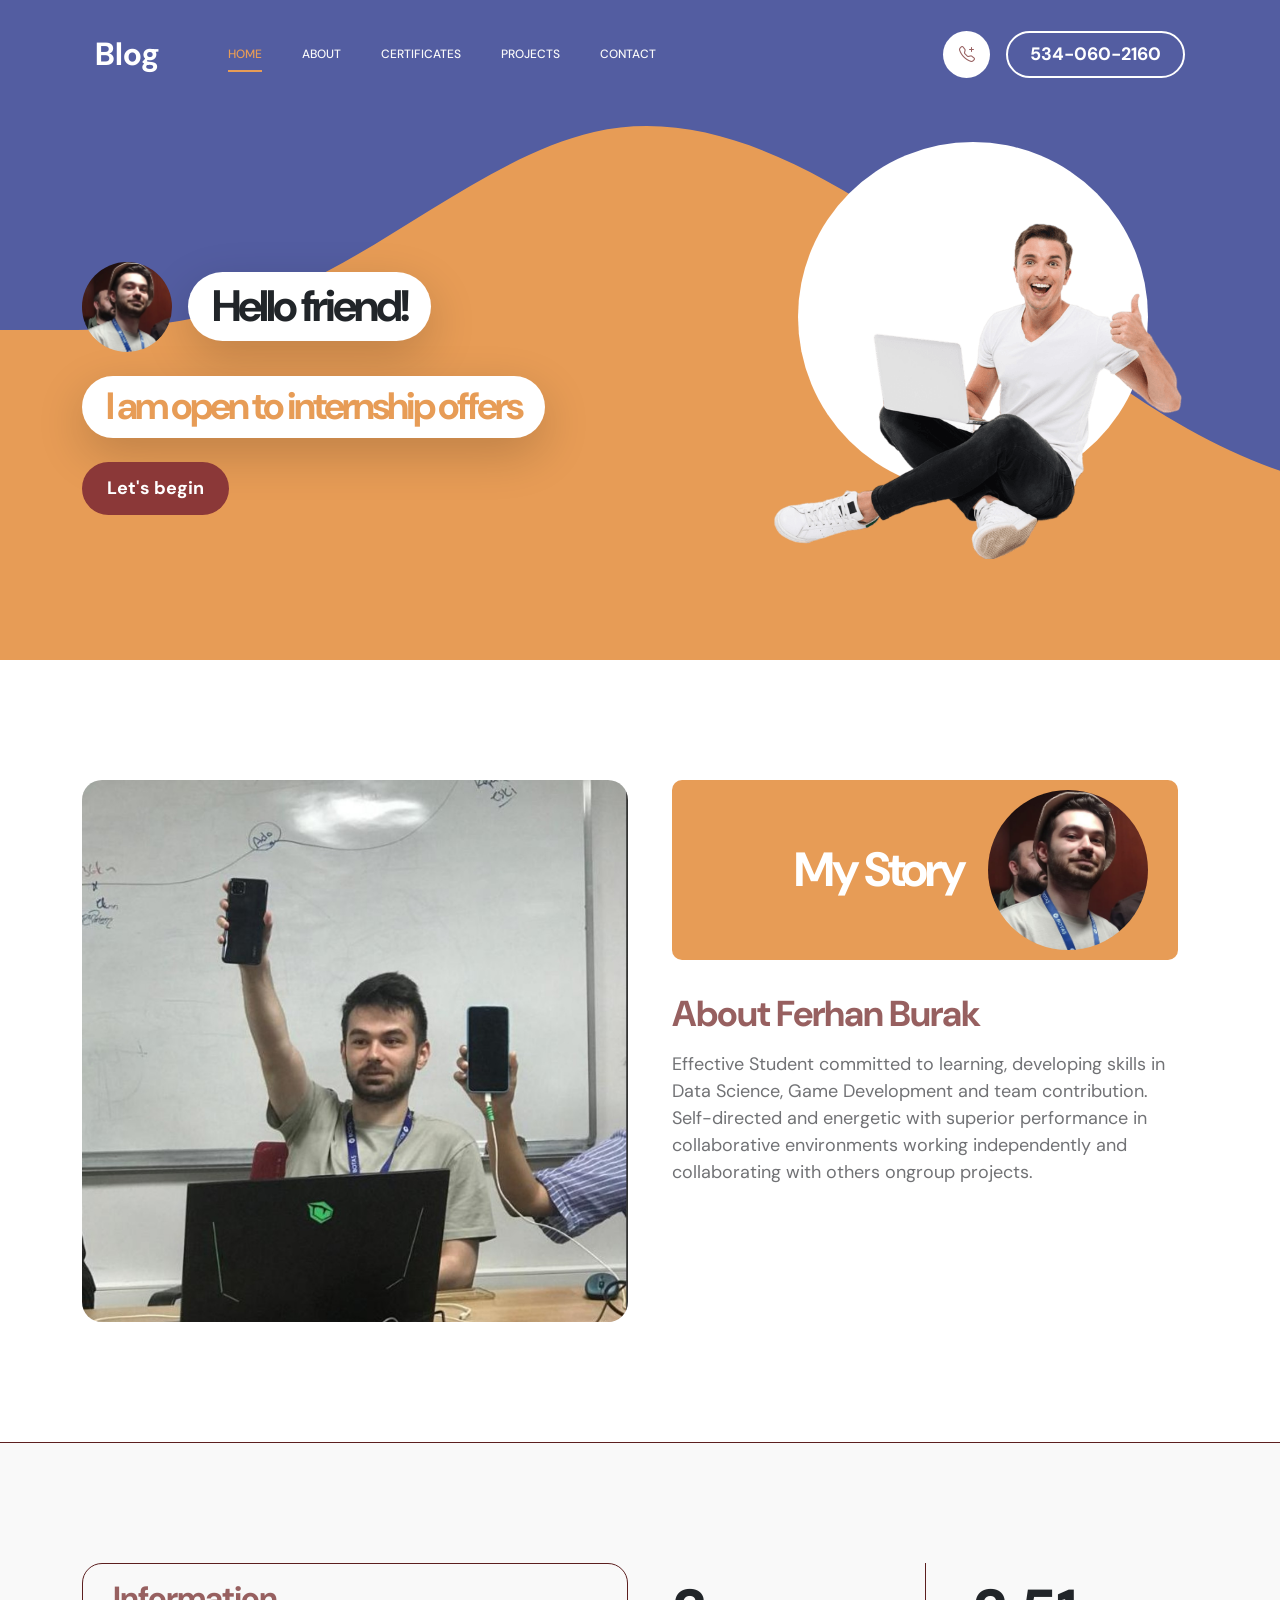
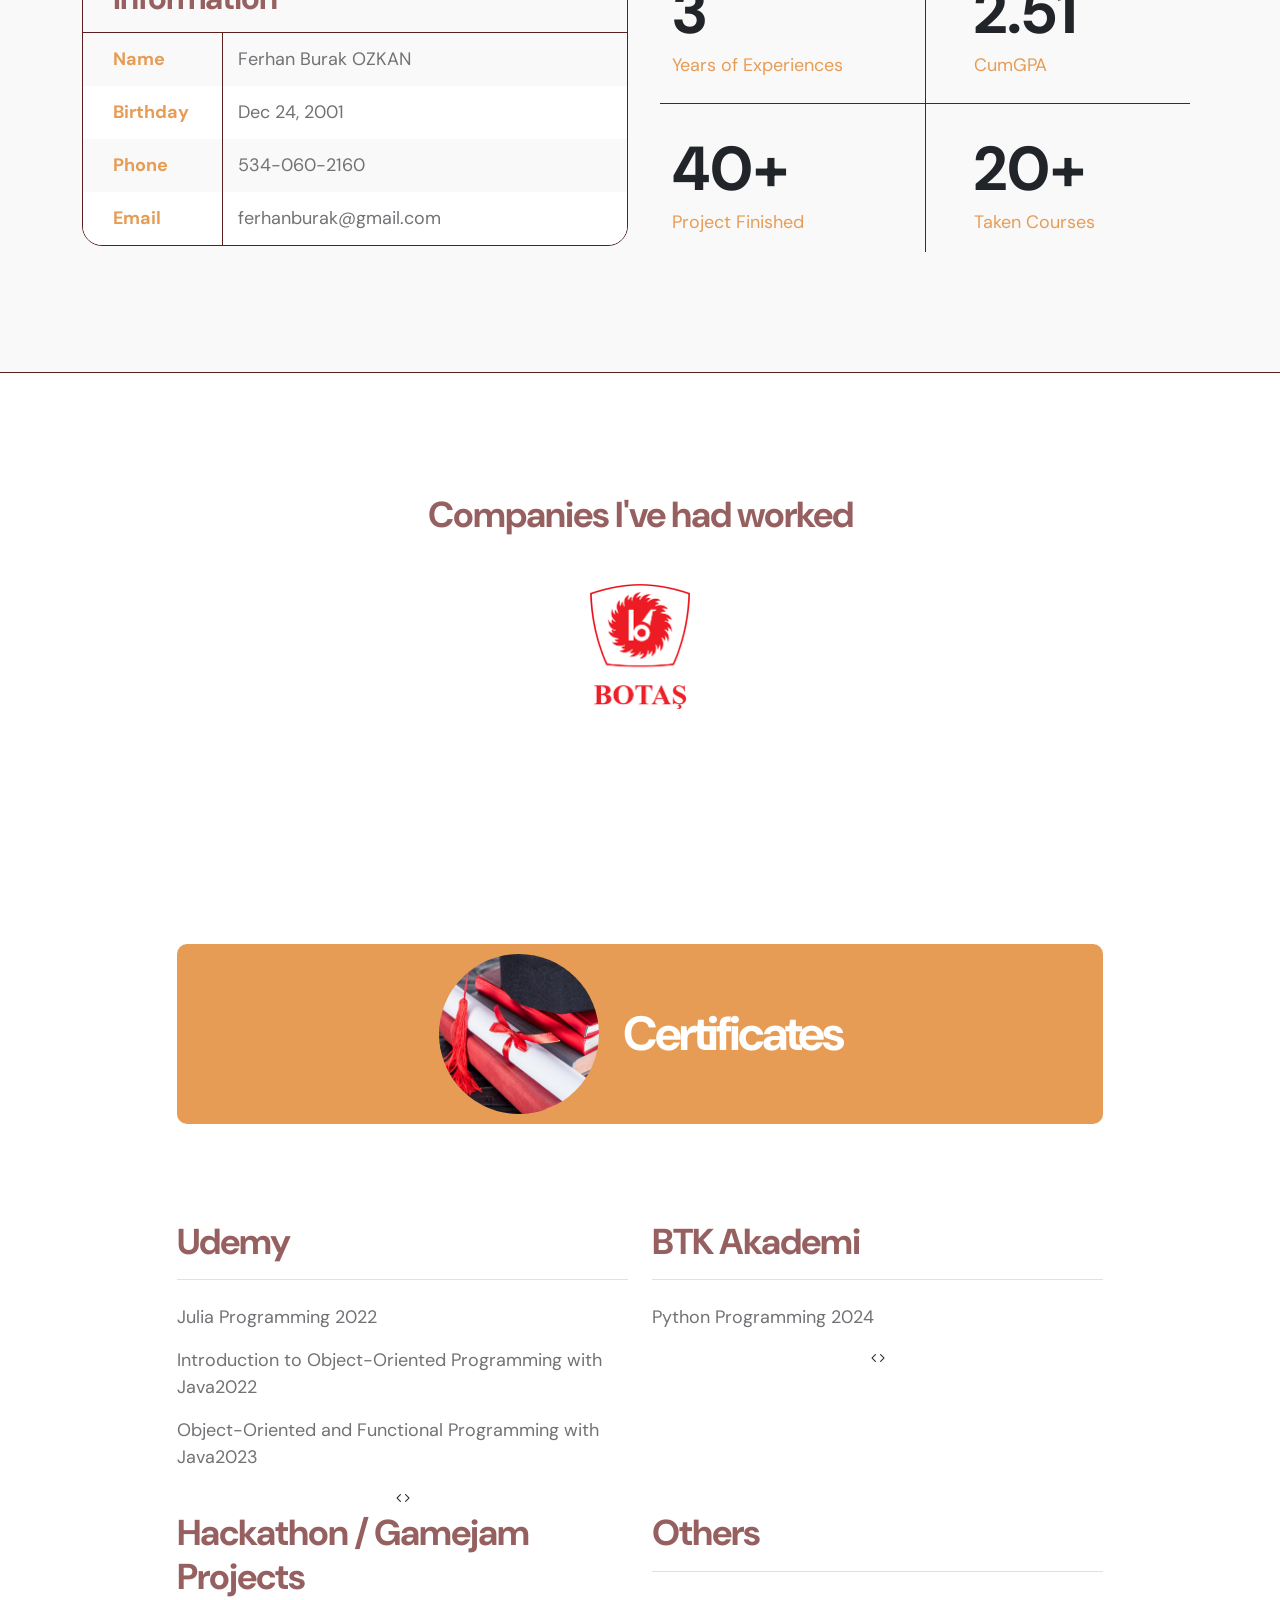
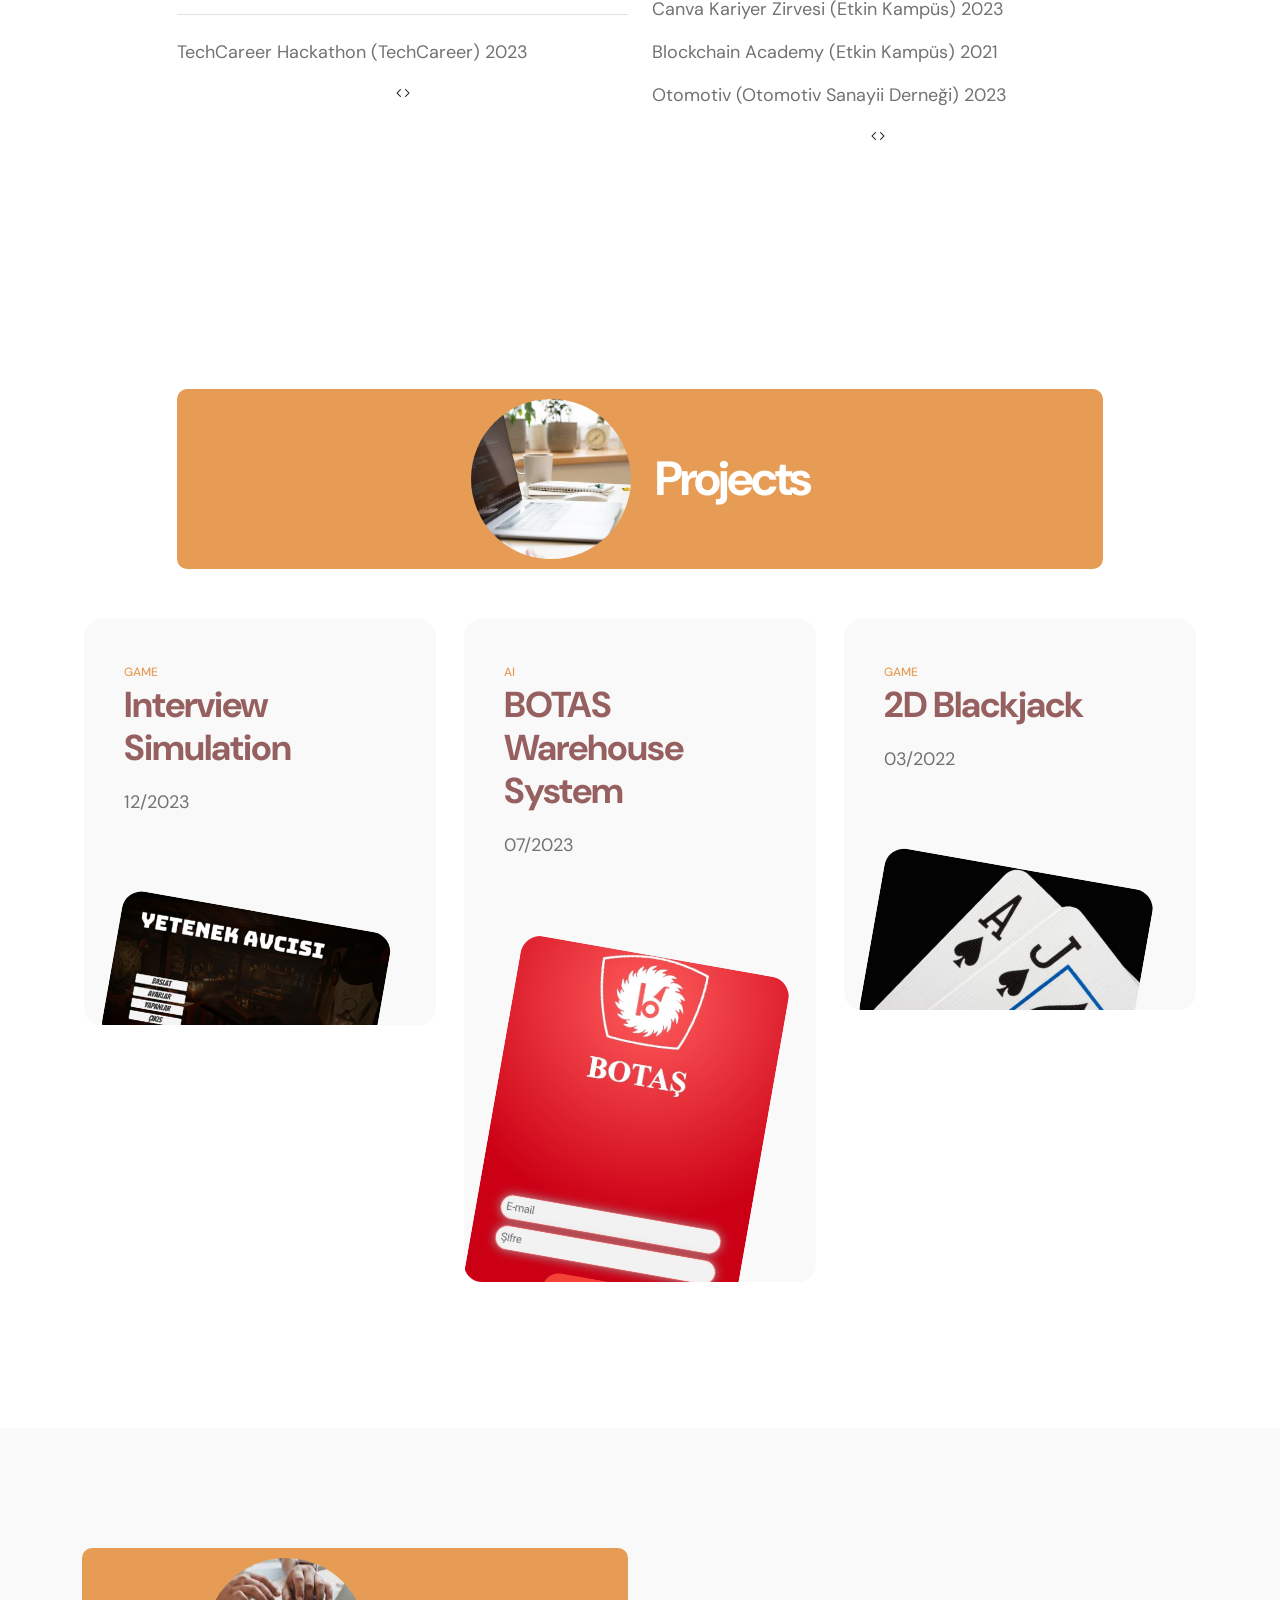
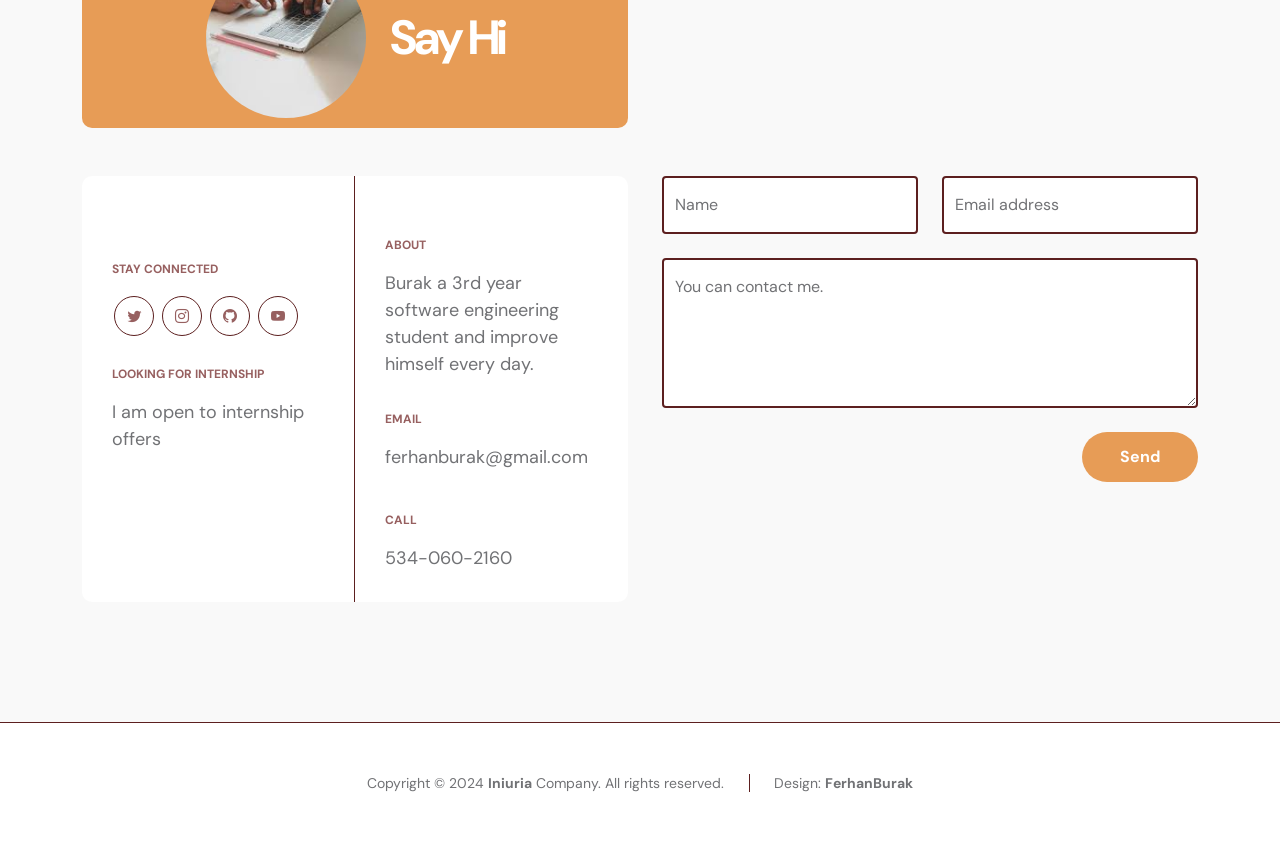
==== index.html @ 67330da0 "index.html" ====
<!doctype html>
<html lang="en">
    <head>
        <meta charset="utf-8">
        <meta name="viewport" content="width=device-width, initial-scale=1">

        <meta name="description" content="">
        <meta name="author" content="TemplateMo">

        <title>Ferhan Burak Blog Portfolio </title>

        <!-- CSS FILES -->
        <link rel="preconnect" href="https://fonts.googleapis.com">
        
        <link rel="preconnect" href="https://fonts.gstatic.com" crossorigin>
        
        <link href="https://fonts.googleapis.com/css2?family=DM+Sans:wght@400;500;700&display=swap" rel="stylesheet">

        <link href="css/bootstrap.min.css" rel="stylesheet">

        <link href="css/bootstrap-icons.css" rel="stylesheet">

        <link href="css/magnific-popup.css" rel="stylesheet">

        <link href="css/blog.css" rel="stylesheet">
        
        <link href="css/popup.css" rel="stylesheet">

    </head>
    
    <body>

        <section class="preloader">
            <div class="spinner">
                <span class="spinner-rotate"></span>    
            </div>
        </section>

        <nav class="navbar navbar-expand-lg">
            <div class="container">

                <button class="navbar-toggler" type="button" data-bs-toggle="collapse" data-bs-target="#navbarNav" aria-controls="navbarNav" aria-expanded="false" aria-label="Toggle navigation">
                    <span class="navbar-toggler-icon"></span>
                </button>

                <a href="index.html" class="navbar-brand mx-auto mx-lg-0">Blog</a>

                <div class="d-flex align-items-center d-lg-none">
                    <i class="navbar-icon bi-telephone-plus me-3"></i>
                    <a class="custom-btn btn" href="#section_5">
                        534-060-2160
                    </a>
                </div>

                <div class="collapse navbar-collapse" id="navbarNav">
                    <ul class="navbar-nav ms-lg-5">
                        <li class="nav-item">
                            <a class="nav-link click-scroll" href="#section_1">Home</a>
                        </li>

                        <li class="nav-item">
                            <a class="nav-link click-scroll" href="#section_2">About</a>
                        </li>

                        <li class="nav-item">
                            <a class="nav-link click-scroll" href="#section_3">Certificates</a>
                        </li>

                        <li class="nav-item">
                            <a class="nav-link click-scroll" href="#section_4">Projects</a>
                        </li>

                        <li class="nav-item">
                            <a class="nav-link click-scroll" href="#section_5">Contact</a>
                        </li>
                    </ul>

                    <div class="d-lg-flex align-items-center d-none ms-auto">
                        <i class="navbar-icon bi-telephone-plus me-3"></i>
                        <a class="custom-btn btn" href="#section_5">
                            534-060-2160
                        </a>
                    </div>
                </div>

            </div>
        </nav>

        <main>

            <section class="hero d-flex justify-content-center align-items-center" id="section_1">
                <div class="container">
                    <div class="row">

                        <div class="col-lg-7 col-12">
                            <div class="hero-text">
                                <div class="hero-title-wrap d-flex align-items-center mb-4">
                                    <img src="images/FOTO.jpg" class="avatar-image avatar-image-large img-fluid" alt="">

                                    <h1 class="hero-title ms-3 mb-0">Hello friend!</h1>
                                </div>

                                <h2 class="mb-4">I am open to internship offers</h2>
                                <p class="mb-4"><a class="custom-btn btn custom-link" href="#section_2">Let's begin</a></p>
                            </div>
                        </div>

                        <div class="col-lg-5 col-12 position-relative">
                            <div class="hero-image-wrap"></div>
                            <img src="images/portrait-happy-excited-man-holding-laptop-computer.png" class="hero-image img-fluid" alt="">
                        </div>

                    </div>
                </div>

                <svg xmlns="http://www.w3.org/2000/svg" viewBox="0 0 1440 320"><path fill="#535da1" fill-opacity="1" d="M0,160L24,160C48,160,96,160,144,138.7C192,117,240,75,288,64C336,53,384,75,432,106.7C480,139,528,181,576,208C624,235,672,245,720,240C768,235,816,213,864,186.7C912,160,960,128,1008,133.3C1056,139,1104,181,1152,202.7C1200,224,1248,224,1296,197.3C1344,171,1392,117,1416,90.7L1440,64L1440,0L1416,0C1392,0,1344,0,1296,0C1248,0,1200,0,1152,0C1104,0,1056,0,1008,0C960,0,912,0,864,0C816,0,768,0,720,0C672,0,624,0,576,0C528,0,480,0,432,0C384,0,336,0,288,0C240,0,192,0,144,0C96,0,48,0,24,0L0,0Z"></path></svg>
            </section>


            <section class="about section-padding" id="section_2">
                <div class="container">
                    <div class="row">

                        <div class="col-lg-6 col-12">
                            <img src="images/foto2.jpg" class="about-image img-fluid" alt="">
                        </div>

                        <div class="col-lg-6 col-12 mt-5 mt-lg-0">
                            <div class="about-thumb">

                                <div class="section-title-wrap d-flex justify-content-end align-items-center mb-4">
                                    <h2 class="text-white me-4 mb-0">My Story</h2>

                                    <img src="images/FOTO.jpg" class="avatar-image img-fluid" alt="">
                                </div>

                                <h3 class="pt-2 mb-3">About Ferhan Burak</h3>

                                <p>Effective Student committed to learning, developing skills in Data Science, Game Development and team contribution. Self-directed and energetic with superior performance in collaborative environments working independently and collaborating with others ongroup projects.</p>

                                
                            </div>
                        </div>

                    </div>
                </div>
            </section>

            <section class="featured section-padding">
                <div class="container">
                    <div class="row">

                        <div class="col-lg-6 col-12">
                            <div class="profile-thumb">
                                <div class="profile-title">
                                    <h4 class="mb-0">Information</h4>
                                </div>

                                <div class="profile-body">
                                    <p>
                                        <span class="profile-small-title">Name</span> 
                                        <span>Ferhan Burak OZKAN</span>
                                    </p>

                                    <p>
                                        <span class="profile-small-title">Birthday</span> 
                                        <span>Dec 24, 2001</span>
                                    </p>

                                    <p>
                                        <span class="profile-small-title">Phone</span> 
                                         <span><a href="tel: 534-060-2160">534-060-2160</a></span>
                                    </p>

                                    <p>
                                        <span class="profile-small-title">Email</span> 
                                        <span><a href="mailto:ferhanburak@gmail.com">ferhanburak@gmail.com</a></span>
                                    </p>
                                </div>
                            </div>
                        </div>

                        <div class="col-lg-6 col-12 mt-5 mt-lg-0">
                            <div class="about-thumb">
                                <div class="row">
                                    <div class="col-lg-6 col-6 featured-border-bottom py-2">
                                        <strong class="featured-numbers">3</strong>

                                        <p class="featured-text">Years of Experiences</p>
                                    </div>

                                    <div class="col-lg-6 col-6 featured-border-start featured-border-bottom ps-5 py-2">
                                        <strong class="featured-numbers">2.51</strong>

                                        <p class="featured-text">CumGPA</p>
                                    </div>

                                    <div class="col-lg-6 col-6 pt-4">
                                        <strong class="featured-numbers">40+</strong>

                                        <p class="featured-text">Project Finished</p>
                                    </div>

                                    <div class="col-lg-6 col-6 featured-border-start ps-5 pt-4">
                                        <strong class="featured-numbers">20+</strong>

                                        <p class="featured-text">Taken Courses</p>
                                    </div>
                                </div>
                            </div>
                        </div>

                    </div>
                </div>
            </section>


            <section class="clients section-padding">
                <div class="container">
                    <div class="row align-items-center">

                        <div class="col-lg-12 col-12">
                            <h3 class="text-center mb-5">Companies I've had worked</h3>
                        </div>

                        <div class="col-lg-12 col-12 ms-auto clients-item-height">
                            <a href="https://www.botas.gov.tr" target="_blank">
                                <img src="images/botas.png" class="clients-image img-fluid" alt="BOTAS">
                            </a>
                        </div>

                       
                    </div>
                </div>
            </section>


            
        
            <section class="Certificates section-padding" id="section_3">
                <div class="container">
                    <div class="row">
                        <div class="col-lg-10 col-12 mx-auto">
                            <div class="section-title-wrap d-flex justify-content-center align-items-center mb-5">
                                <img src="images/certifi.jpeg" class="avatar-image img-fluid" alt="">
                                <h2 class="text-white ms-4 mb-0">Certificates</h2>
                            </div>
                            <div class="row pt-lg-5">
                                <div class="col-lg-6 col-12">
                                    <div class="Certificates-thumb">
                                        <div class="d-flex flex-wrap align-items-center border-bottom mb-4 pb-3">
                                            <h3 class="mb-0" id="udemyTitle">Udemy</h3>
                                        </div>
                                        <p>Julia Programming 2022</p>
                                        <p>Introduction to Object-Oriented Programming with Java2022</p>
                                        <p>Object-Oriented and Functional Programming with Java2023</p>
                                        <div class="Certificates-icon-wrap d-flex justify-content-center align-items-center">
                                            <i class="Certificates-icon bi-code"></i>
                                        </div>
                                    </div>
                                </div>
                                <div class="col-lg-6 col-12">
                                    <div class="Certificates-thumb Certificates-thumb-up">
                                        <div class="d-flex flex-wrap align-items-center border-bottom mb-4 pb-3">
                                            <h3 class="mb-0" id="btkTitle">BTK Akademi</h3>
                                        </div>
                                        <p>Python Programming 2024</p>
                                        <div class="Certificates-icon-wrap d-flex justify-content-center align-items-center">
                                            <i class="Certificates-icon bi-code"></i>
                                        </div>
                                    </div>
                                </div>
                                <div class="col-lg-6 col-12">
                                    <div class="Certificates-thumb">
                                        <div class="d-flex flex-wrap align-items-center border-bottom mb-4 pb-3">
                                            <h3 class="mb-0" id="hackathonTitle">Hackathon / Gamejam Projects</h3>
                                        </div>
                                        <p>TechCareer Hackathon (TechCareer) 2023</p>
                                        <div class="Certificates-icon-wrap d-flex justify-content-center align-items-center">
                                            <i class="Certificates-icon bi-code"></i>
                                        </div>
                                    </div>
                                </div>
                                <div class="col-lg-6 col-12">
                                    <div class="Certificates-thumb Certificates-thumb-up">
                                        <div class="d-flex flex-wrap align-items-center border-bottom mb-4 pb-3">
                                            <h3 class="mb-0" id="othersTitle">Others</h3>
                                        </div>
                                        <p>Canva Kariyer Zirvesi (Etkin Kampüs) 2023</p>
                                        <p>Blockchain Academy (Etkin Kampüs) 2021</p>
                                        <p>Otomotiv (Otomotiv Sanayii Derneği) 2023</p>
                                        <div class="Certificates-icon-wrap d-flex justify-content-center align-items-center">
                                            <i class="Certificates-icon bi-code"></i>
                                        </div>
                                    </div>
                                </div>
                            </div>
                        </div>
                    </div>
                </div>
            </section>
            
            <!-- Udemy Popup -->
            <div id="modalUdemy" class="modal">
                <div class="modal-content">
                    <span id="spanUdemy" class="close">&times;</span>
                    <p><strong>Details for Udemy Certificate</strong></p>
                    <p>The courses I took extra to improve myself are as stated.</p>
                    <div class="Certificates-icon-wrap d-flex justify-content-center align-items-center">
                        
                    </div>
                </div>
            </div>
            
            <!-- BTK Akademi Popup -->
            <div id="modalBTK" class="modal">
                <div class="modal-content">
                    <span id="spanBTK" class="close">&times;</span>
                    <p><strong>Details for BTK Akademi Certificate</strong></p>
                    <p>The certificates of the free courses that I think may be beneficial to me are as stated.</p>
                    <div class="Certificates-icon-wrap d-flex justify-content-center align-items-center">
                        
                    </div>
                </div>
            </div>
            
            <!-- Hackathon / Gamejam Projects Popup -->
            <div id="modalHackathon" class="modal">
                <div class="modal-content">
                    <span id="spanHackathon" class="close">&times;</span>
                    <p><strong>Details for Hackathon / Gamejam Projects Certificate</strong></p>
                    <p>Certificates of the competitions and events I participated in to improve myself and have fun are stated.</p>
                    <div class="Certificates-icon-wrap d-flex justify-content-center align-items-center">
                        
                    </div>
                </div>
            </div>
            
            <!-- Others Popup -->
            <div id="modalOthers" class="modal">
                <div class="modal-content">
                    <span id="spanOthers" class="close">&times;</span>
                    <p><strong>Details for Others Certificates</strong></p>
                    <p>The certificates of the events I attended to gain knowledge in areas I am curious about outside my own field are stated.</p>
                    <div class="Certificates-icon-wrap d-flex justify-content-center align-items-center">
                        
                    </div>
                </div>
            </div>
            
            <section class="projects section-padding" id="section_4">
                <div class="container">
                    <div class="row">
                        <div class="col-lg-10 col-12 mx-auto">
                            <div class="section-title-wrap d-flex justify-content-center align-items-center mb-4">
                                <img src="images/proj.avif" class="avatar-image img-fluid" alt="">
                                <h2 class="text-white ms-4 mb-0">Projects</h2>
                            </div>
                        </div>
                        <div class="clearfix"></div>
            
                        <div class="col-lg-4 col-md-6 col-12">
                            <div class="projects-thumb">
                                <div class="projects-info">
                                    <small class="projects-tag">Game</small>
                                    <h3 class="projects-title" id="interviewTitle">Interview Simulation</h3>
                                    <p>12/2023</p>
                                </div>
                                <a href="#modalInterview" class="popup-link">
                                    <img src="images/projects/interviewsim.jpg" class="projects-image img-fluid" alt="">
                                </a>
                            </div>
                        </div>
            
                        <div class="col-lg-4 col-md-6 col-12">
                            <div class="projects-thumb">
                                <div class="projects-info">
                                    <small class="projects-tag">AI</small>
                                    <h3 class="projects-title" id="botasTitle">BOTAS Warehouse System</h3>
                                    <p>07/2023</p>
                                </div>
                                <a href="#modalBOTAS" class="popup-link">
                                    <img src="images/projects/botasai.jpg" class="projects-image img-fluid" alt="">
                                </a>
                            </div>
                        </div>
            
                        <div class="col-lg-4 col-md-6 col-12">
                            <div class="projects-thumb">
                                <div class="projects-info">
                                    <small class="projects-tag">Game</small>
                                    <h3 class="projects-title" id="blackjackTitle">2D Blackjack</h3>
                                    <p>03/2022</p>
                                </div>
                                <a href="#modalBlackjack" class="popup-link">
                                    <img src="images/projects/bj.avif" class="projects-image img-fluid" alt="">
                                </a>
                            </div>
                        </div>
                    </div>
                </div>
            </section>
            
            <!-- Interview Simulation Popup -->
            <div id="modalInterview" class="modal">
                <div class="modal-content">
                    <span id="spanInterview" class="close">&times;</span>
                    <p><strong>Details for Interview Simulation</strong></p>
                    <p>In order to make the interviews more fun and comfortable, this has been turned into a card game. Answer the question cards with your answer cards, remember that each answer will return to you as a skill point and show which department you have a suitable personality for!</p>
                    
                    <div class="Certificates-icon-wrap d-flex justify-content-center align-items-center">
                        <i class="Certificates-icon bi-code"></i>
                    </div>
                </div>
            </div>
            
            <!-- BOTAS Warehouse System Popup -->
            <div id="modalBOTAS" class="modal">
                <div class="modal-content">
                    <span id="spanBOTAS" class="close">&times;</span>
                    <p><strong>Details for BOTAS Warehouse System</strong></p>
                    <p>Creating a warehouse system for BOTAS by training an artificial intelligence that detects objects with machine learning and integrating it into a mobile application.</p>
                    
                    <div class="Certificates-icon-wrap d-flex justify-content-center align-items-center">
                        <i class="Certificates-icon bi-code"></i>
                    </div>
                </div>
            </div>
            
            <!-- 2D Blackjack Popup -->
            <div id="modalBlackjack" class="modal">
                <div class="modal-content">
                    <span id="spanBlackjack" class="close">&times;</span>
                    <p><strong>Details for 2D Blackjack</strong></p>
                    <p>The rules are clear, place your bet and play to win, good luck!</p>
                    
                    <div class="Certificates-icon-wrap d-flex justify-content-center align-items-center">
                        <i class="Certificates-icon bi-code"></i>
                    </div>
                </div>
            </div>
            

            <section class="contact section-padding" id="section_5">
                <div class="container">
                    <div class="row">
            
                        <div class="col-lg-6 col-md-8 col-12">
                            <div class="section-title-wrap d-flex justify-content-center align-items-center mb-5">
                                <img src="images/contact.jpeg" class="avatar-image img-fluid" alt="">
                                <h2 class="text-white ms-4 mb-0">Say Hi</h2>
                            </div>
                        </div>
            
                        <div class="clearfix"></div>
            
                        <div class="col-lg-3 col-md-6 col-12 pe-lg-0">
                            <div class="contact-info contact-info-border-start d-flex flex-column">
            
                                <strong class="site-footer-title d-block mt-4 mb-3">Stay connected</strong>
            
                                <ul class="social-icon">
                                    <li class="social-icon-item"><a href="https://twitter.com/J3urak7" class="social-icon-link bi-twitter" target="_blank"></a></li>
                                    <li class="social-icon-item"><a href="https://www.instagram.com/burakk_7_" class="social-icon-link bi-instagram" target="_blank"></a></li>
                                    <li class="social-icon-item"><a href="https://github.com/ferhanburak" class="social-icon-link bi-github" target="_blank"></a></li>
                                    <li class="social-icon-item"><a href="https://www.youtube.com/channel/UCDdJHZGlvVHroZGLoo7vo4w" class="social-icon-link bi-youtube" target="_blank"></a></li>
                                </ul>
            
                                <strong class="site-footer-title d-block mt-4 mb-3">looking for internship</strong>
            
                                <p class="mb-0">I am open to internship offers</p>
                            </div>
                        </div>
            
                        <div class="col-lg-3 col-md-6 col-12 ps-lg-0">
                            <div class="contact-info d-flex flex-column">
                                <strong class="site-footer-title d-block mb-3">About</strong>
            
                                <p class="mb-2">
                                    Burak a 3rd year software engineering student and improve himself every day.
                                </p>
            
                                <strong class="site-footer-title d-block mt-4 mb-3">Email</strong>
            
                                <p>
                                    <a href="mailto:ferhanburak@gmail.com">
                                        ferhanburak@gmail.com
                                    </a>
                                </p>
            
                                <strong class="site-footer-title d-block mt-4 mb-3">Call</strong>
            
                                <p class="mb-0">
                                    <a href="tel: 534-060-2160">
                                        534-060-2160
                                    </a>
                                </p>
                            </div>
                        </div>
            
                        <div class="col-lg-6 col-12 mt-5 mt-lg-0">
                            <form id="contactForm" action="#" method="get" class="custom-form contact-form" role="form">
                                <div class="row">
                                    <div class="col-lg-6 col-md-6 col-12">
                                        <div class="form-floating">
                                            <input type="text" name="name" id="name" class="form-control" placeholder="Name" required="">
                                            <label for="floatingInput">Name</label>
                                        </div>
                                    </div>
            
                                    <div class="col-lg-6 col-md-6 col-12"> 
                                        <div class="form-floating">
                                            <input type="email" name="email" id="email" pattern="[^ @]*@[^ @]*" class="form-control" placeholder="Email address" required="">
                                            <label for="floatingInput">Email address</label>
                                        </div>
                                    </div>
            
                                    <div class="col-lg-12 col-12">
                                        <div class="form-floating">
                                            <textarea class="form-control" id="message" name="message" placeholder="You can contact me"></textarea>
                                            <label for="floatingTextarea">You can contact me.</label>
                                        </div>
                                    </div>
            
                                    <div class="col-lg-3 col-12 ms-auto">
                                        <button type="submit" class="form-control">Send</button>
                                    </div>
                                </div>
                            </form>
                        </div>
            
                    </div>
                </div>
            </section>
            
            <!-- Confirmation message -->
            <div id="confirmationMessage" style="display: none;">
                Form successfully submitted!
            </div>
            

        </main>

        <footer class="site-footer">
            <div class="container">
                <div class="row">

                    <div class="col-lg-12 col-12">
                        <div class="copyright-text-wrap">
                            <p class="mb-0">
                                <span class="copyright-text">Copyright © 2024 <a href="#">Iniuria</a> Company. All rights reserved.</span>
                                Design: 
                                <a rel="sponsored" href="https://github.com/ferhanburak" target="_blank">FerhanBurak</a>
                            </p>
                        </div>
                    </div>

                </div>
            </div>
        </footer>

        <!-- JAVASCRIPT FILES -->
        <script src="js/jquery.min.js"></script>
        <script src="js/bootstrap.min.js"></script>
        <script src="js/jquery.sticky.js"></script>
        <script src="js/click-scroll.js"></script>
        <script src="js/jquery.magnific-popup.min.js"></script>
        <script src="js/magnific-popup-options.js"></script>
        <script src="js/custom.js"></script>
        <script src="js/popup-projects.js"></script>
        <script src="js/popup-certificates.js"></script>
        <script src="js/confirmation.js"></script>

    </body>
</html>
---- css/blog.css ----
:root {
  --white-color:                  #ffffff;
  --primary-color:                #8b3838;
  --secondary-color:              #e79c56;
  --section-bg-color:             #f9f9f9;
  --dark-color:                   #976060;
  --p-color:                      #717275;
  --border-color:                 #5c1f1f;
  --featured-border-color:        #d1d1d1;

  --body-font-family:             'DM Sans', sans-serif;

  --h1-font-size:                 62px;
  --h2-font-size:                 48px;
  --h3-font-size:                 36px;
  --h4-font-size:                 32px;
  --h5-font-size:                 24px;
  --h6-font-size:                 22px;
  --p-font-size:                  18px;
  --menu-font-size:               12px;
  --copyright-font-size:          14px;

  --border-radius-large:          100px;
  --border-radius-medium:         20px;
  --border-radius-small:          10px;

  --font-weight-normal:           400;
  --font-weight-medium:           500;
  --font-weight-bold:             700;
}

body {
    background: var(--white-color);
    font-family: var(--body-font-family); 
}



h2,
h3,
h4,
h5,
h6 {
  color: var(--dark-color);
}

h1,
h2,
h3,
h4,
h5,
h6 {
  font-weight: var(--font-weight-bold);
  letter-spacing: -1px;
}

h1 {
  font-size: var(--h1-font-size);
  letter-spacing: -3px;
}

h2 {
  font-size: var(--h2-font-size);
  color: var(--secondary-color);
  letter-spacing: -3px;
}

h3 {
  font-size: var(--h3-font-size);
}

h4 {
  font-size: var(--h4-font-size);
}

h5 {
  font-size: var(--h5-font-size);
  line-height: normal;
}

h6 {
  font-size: var(--h6-font-size);
}

p {
  color: var(--p-color);
  font-size: var(--p-font-size);
  font-weight: var(--font-weight-normal);
}

ul li {
  color: var(--p-color);
  font-size: var(--p-font-size);
  font-weight: var(--font-weight-normal);
}

a, 
button {
  touch-action: manipulation;
  transition: all 0.3s;
}

a {
  color: var(--p-color);
  text-decoration: none;
}

a:hover {
  color: var(--secondary-color);
}

::selection {
  background: var(--secondary-color);
  color: var(--white-color);
}

::-moz-selection {
  background: var(--secondary-color);
  color: var(--white-color);
}

.section-padding {
  padding-top: 120px;
  padding-bottom: 120px;
}

b,
strong {
  font-weight: var(--font-weight-bold);
}

.section-title-wrap {
  background: var(--secondary-color);
  border-radius: var(--border-radius-small);
  padding: 10px 30px;
}


/*---------------------------------------
  AVATAR IMAGE               
-----------------------------------------*/
.avatar-image {
  border-radius: var(--border-radius-large);
  width: 160px;
  height: 160px;
  object-fit: cover;
}

.avatar-image-large {
  width: 90.4px;
  height: 90.4px;
}


.preloader {
  position: fixed;
  top: 0;
  left: 0;
  width: 100%;
  height: 100%;
  z-index: 99999;
  display: flex;
  flex-flow: row nowrap;
  justify-content: center;
  align-items: center;
  background: none repeat scroll 0 0 var(--white-color);
}

.spinner {
  border: 1px solid transparent;
  border-radius: var(--border-radius-small);
  position: relative;
}

.spinner:before {
  content: '';
  box-sizing: border-box;
  position: absolute;
  top: 50%;
  left: 50%;
  width: 45px;
  height: 45px;
  margin-top: -10px;
  margin-left: -10px;
  border-radius: 50%;
  border: 1px solid var(--border-color);
  border-top-color: var(--white-color);
  animation: spinner .9s linear infinite;
}

@-webkit-@keyframes spinner {
  to {transform: rotate(360deg);
  }
}

@keyframes spinner {
  to {transform: rotate(360deg);}
}


/*---------------------------------------
  CUSTOM ICON               
-----------------------------------------*/
.navbar-icon {
  background: var(--white-color);
  border-radius: var(--border-radius-large);
  color: var(--dark-color);
  width: 47px;
  height: 47px;
  line-height: 47px;
  text-align: center;
}

.is-sticky .navbar-icon {
  background: var(--secondary-color);
  color: var(--white-color);
}

.form-check-icon {
  color: var(--secondary-color);
}


/*---------------------------------------
  CUSTOM BUTTON               
-----------------------------------------*/
.custom-btn,
.navbar .custom-btn {
  font-size: var(--p-font-size);
  font-weight: var(--font-weight-bold);
}

.navbar .custom-btn {
  background: transparent;
  border-width: 2px;
  border-style: solid;
  border-color: var(--white-color);
  color: var(--white-color);
  padding: 8px 22px;
}

.navbar .custom-btn:hover {
  background: var(--white-color);
  border-color: transparent;
  color: var(--secondary-color);
}

.custom-btn {
  background: var(--secondary-color);
  border-radius: var(--border-radius-large);
  color: var(--white-color);
  font-weight: var(--font-weight-bold);
  padding: 12px 24px;
}

.custom-btn:hover {
  background: var(--primary-color);
  box-shadow: 0 1rem 3rem rgba(0,0,0,.175);
  color: var(--white-color);
}

.custom-border-btn {
  background: transparent;
  border: 2px solid var(--border-color);
  color: var(--p-color);
}

.custom-border-btn:hover {
  background: var(--secondary-color);
  border-color: var(--secondary-color);
  color: var(--white-color);
}

.custom-link {
	background-color: var(--primary-color);
}

.custom-link:hover {
	background-color: var(--secondary-color);
}


/*---------------------------------------
  NAVIGATION              
-----------------------------------------*/
.sticky-wrapper {
  position: relative;
  z-index: 222;
  height: auto !important;
}

.is-sticky,
.is-sticky .navbar .container {
  background: var(--white-color);
  box-shadow: 0 1rem 3rem rgb(0 0 0 / 18%);
}

.is-sticky .navbar-brand,
.is-sticky .navbar-brand:hover {
  color: var(--dark-color);
}

.is-sticky .navbar-nav .nav-link {
  color: var(--p-color);
}

.is-sticky .navbar .custom-btn {
  border-color: var(--secondary-color);
  color: var(--secondary-color);
}

.is-sticky .navbar .custom-btn:hover {
  background: var(--secondary-color);
  color: var(--white-color);
}

.navbar {
  background: transparent;
  position: absolute;
  z-index: 9;
  right: 0;
  left: 0;
  transition: all 0.3s;
  padding-top: 15px;
  padding-bottom: 0;
}

.navbar .container {
  border-radius: var(--border-radius-small);
  padding: 10px 25px;
}

.navbar-brand {
  font-size: var(--h4-font-size);
  font-weight: var(--font-weight-bold);
}

.navbar-brand,
.navbar-brand:hover {
  color: var(--white-color);
}

.navbar-expand-lg .navbar-nav .nav-link {
  padding-right: 0;
  padding-left: 0;
  margin-right: 20px;
  margin-left: 20px;
}

.navbar-nav .nav-link {
  display: inline-block;
  color: var(--section-bg-color);
  font-size: var(--menu-font-size);
  font-weight: var(--font-weight-medium);
  text-transform: uppercase;
  position: relative;
  padding-top: 15px;
  padding-bottom: 15px;
}

.navbar-nav .nav-link::after {
  content: "";
  background: transparent;
  position: absolute;
  bottom: 6px;
  right: 0;
  left: 0;
  width: 100%;
  height: 2px;
}

.navbar-nav .nav-link.active::after, 
.navbar-nav .nav-link:hover::after {
  background: var(--secondary-color);
}

.navbar-nav .nav-link.active, 
.navbar-nav .nav-link:hover {
  color: var(--secondary-color);
}

.navbar-toggler {
  border: 0;
  padding: 0;
  cursor: pointer;
  margin: 0;
  width: 30px;
  height: 35px;
  outline: none;
}

.navbar-toggler:focus {
  outline: none;
  box-shadow: none;
}

.navbar-toggler[aria-expanded="true"] .navbar-toggler-icon {
  background: transparent;
}

.navbar-toggler[aria-expanded="true"] .navbar-toggler-icon:before,
.navbar-toggler[aria-expanded="true"] .navbar-toggler-icon:after {
  transition: top 300ms 50ms ease, -webkit-transform 300ms 350ms ease;
  transition: top 300ms 50ms ease, transform 300ms 350ms ease;
  transition: top 300ms 50ms ease, transform 300ms 350ms ease, -webkit-transform 300ms 350ms ease;
  top: 0;
}

.navbar-toggler[aria-expanded="true"] .navbar-toggler-icon:before {
  transform: rotate(45deg);
}

.navbar-toggler[aria-expanded="true"] .navbar-toggler-icon:after {
  transform: rotate(-45deg);
}

.navbar-toggler .navbar-toggler-icon {
  background: var(--white-color);
  transition: background 10ms 300ms ease;
  display: block;
  width: 30px;
  height: 2px;
  position: relative;
}

.navbar-toggler .navbar-toggler-icon:before,
.navbar-toggler .navbar-toggler-icon:after {
  transition: top 300ms 350ms ease, -webkit-transform 300ms 50ms ease;
  transition: top 300ms 350ms ease, transform 300ms 50ms ease;
  transition: top 300ms 350ms ease, transform 300ms 50ms ease, -webkit-transform 300ms 50ms ease;
  position: absolute;
  right: 0;
  left: 0;
  background: var(--white-color);
  width: 30px;
  height: 2px;
  content: '';
}

.navbar-toggler .navbar-toggler-icon::before {
  top: -8px;
}

.navbar-toggler .navbar-toggler-icon::after {
  top: 8px;
}


/*---------------------------------------
  HERO              
-----------------------------------------*/
.hero {
  background: var(--secondary-color);
  position: relative;
  overflow: hidden;
  padding-top: 330px;
  padding-bottom: 330px;
}

@media  screen and (min-width: 991px) {
  .hero {
    height: 60vh;
  }
}

.hero-title,
.hero h2 {
  background: var(--white-color);
  box-shadow: 0 1rem 3rem rgba(0,0,0,.175);
  border-radius: var(--border-radius-large);
  display: inline-block;
  padding: 8px 24px;
}

.hero-title {
	font-size: 44px;
}

.hero h2 {
	font-size: 38px;
}

.hero-text {
  position: relative;
  z-index: 22;
  top: 70px;
}

.hero-image-wrap {
  background: var(--white-color);
  border-radius: 100%;
  width: 350px;
  height: 350px;
  position: absolute;
  z-index: 22;
  top: -50px;
  right: 0;
  left: 0;
  margin: auto;
  pointer-events: none;
}

.hero-image {
  position: absolute;
  z-index: 22;
  top: 0;
  width: 100%;
  min-width: 550px;
}

.hero svg {
  position: absolute;
  z-index: 2;
  bottom: 0;
  right: 0;
  left: 0;
  overflow: hidden;
  height: 100%;
  pointer-events: none;
}


/*---------------------------------------
  ABOUT              
-----------------------------------------*/
.profile-thumb {
  border: 1px solid var(--border-color);
  border-radius: var(--border-radius-medium);
  position: relative;
  overflow: hidden;
}

.profile-title {
  border-bottom: 1px solid var(--border-color);
  padding: 15px 30px;
}

.profile-small-title {
  border-right: 1px solid var(--border-color);
  color: var(--secondary-color);
  font-weight: var(--font-weight-bold);
  min-width: 140px;
  margin-right: 10px;
  padding: 13px 30px;
  display: inline-block;
}

.profile-body p {
  margin-bottom: 0;
}

.profile-body p:nth-of-type(even) {
  background: var(--white-color);
}

.about-image {
  border-radius: var(--border-radius-medium);
}

.about-thumb {
  padding-right: 20px;
  padding-left: 20px;
}


/*---------------------------------------
  FEATURED              
-----------------------------------------*/
.featured-numbers {
  font-size: var(--h1-font-size);
  line-height: normal;
  display: block;
}

.featured-text {
  color: var(--secondary-color);
}

.featured-border-bottom {
  border-bottom: 1px solid var(--border-color);
}

.featured-border-start {
  border-left: 1px solid var(--border-color);
}


/*---------------------------------------
  CLIENTS              
-----------------------------------------*/

.clients-item-height {
	height: 120px;
}

.clients-image {
  display: block;
  max-width: 100px;
  margin: auto;
  transition: all ease 0.2s;
}

.clients-image:hover {
  transform: scale(1.3);
}


/*---------------------------------------
  SERVICES              
-----------------------------------------*/
.services,
.featured {
  background: var(--section-bg-color);
  border-top: 1px solid var(--border-color);
  border-bottom: 1px solid var(--border-color);
}

.services-thumb {
  background: var(--white-color);
  border: 2px solid transparent;
  border-radius: var(--border-radius-medium);
  position: relative;
  overflow: hidden;
  margin-bottom: 24px;
  padding: 40px 40px 240px 40px;
  transition: all 0.5s;
}

.services-thumb-up {
  position: relative;
  bottom: 50px;
  margin-bottom: -50px;
}

.services-thumb:hover {
  border: 2px solid var(--secondary-color);
  box-shadow: 0 1rem 3rem rgba(0,0,0,.175);
}

.services-thumb:hover .services-icon-wrap {
  background: var(--secondary-color);
  border-color: var(--secondary-color);
  color: var(--white-color);
}

.services-icon-wrap {
  border: 1px solid var(--border-color);
  border-radius: var(--border-radius-small);
  position: absolute;
  bottom: 0;
  right: 0;
  width: 50%;
  height: 55%;
  transform: rotate(-35deg) translateY(55px);
  transition: all ease 0.5s;
}

.services-icon {
  font-size: 90px;
  position: relative;
  bottom: 15px;
}

.services-thumb:hover .services-price-wrap {
  background: var(--secondary-color);
}

.services-thumb:hover .services-price-overlay {
  background: var(--primary-color);
}

.services-price-wrap {
  background: var(--primary-color);
  border-radius: var(--border-radius-medium);
  position: relative;
  overflow: hidden;
  padding: 6px 20px 6px 15px;
  transition: all ease 0.5s;
}

.services-price-text {
  color: var(--white-color);
  font-size: var(--copyright-font-size);
  font-weight: var(--font-weight-bold);
}

.services-price-overlay {
  background: var(--secondary-color);
  border-bottom-left-radius: 100%;
  position: absolute;
  top: 0;
  right: 0;
  width: 20px;
  height: 20px;
  pointer-events: none;
}


/*---------------------------------------
  PROJECTS              
-----------------------------------------*/
.projects-thumb {
  background: var(--section-bg-color);
  border: 2px solid var(--white-color);
  border-radius: var(--border-radius-medium);
  position: relative;
  overflow: hidden;
  margin-top: 24px;
  margin-bottom: 24px;
  padding: 40px;
  transition: all ease 0.5s;
}

.projects-thumb:hover {
  border-color: var(--secondary-color);
}

.projects-thumb:hover .projects-image,
.projects-thumb:focus .projects-image {
  transform: rotate(0) translateY(0);
}

.projects-thumb .popup-image {
  display: block;
  width: 100%;
  height: 100%;
}

.projects-image {
  border-radius: var(--border-radius-medium);
  display: block;
  width: 100%;
  transform: rotate(10deg) translateY(80px);
  transition: all ease 0.5s;
}

.projects-title {
  margin-bottom: 20px;
}

.projects-tag {
  font-size: var(--menu-font-size);
  font-weight: var(--font-weight-medium);
  color: var(--secondary-color);
  text-transform: uppercase;
  margin-bottom: 5px;
}


/*---------------------------------------
  CONTACT              
-----------------------------------------*/
.contact {
  background: var(--section-bg-color);
}

.contact-info {
  background: var(--white-color);
  border-top-right-radius: var(--border-radius-small);
  border-bottom-right-radius: var(--border-radius-small);
  padding: 60px 30px 30px 30px;
  height: 100%;
}

.contact-info-border-start {
  border-right: 1px solid var(--border-color);
  border-radius: var(--border-radius-small) 0 0 var(--border-radius-small);
}

.contact-form {
  margin-left: 10px;
}


/*---------------------------------------
  CUSTOM FORM               
-----------------------------------------*/
.custom-form .form-control {
  background: var(--white-color);
  box-shadow: none;
  border: 2px solid var(--border-color);
  color: var(--p-color);
  margin-bottom: 24px;
  padding-top: 13px;
  padding-bottom: 13px;
  outline: none;
}

.form-floating>label {
  color: var(--p-color);
}

.form-check-inline {
  vertical-align: middle;
  width: 100%;
  position: relative;
  margin-right: 0;
  margin-top: 0;
  margin-bottom: 24px;
  padding: 0;
}

.custom-form .form-check-label {
  position: absolute;
  top: 50%;
  left: 50%;
  transform: translate(-50%, -50%);
  text-align: center;
}

.form-check-label-text {
  color: var(--p-color);
  display: block;
  font-size: copyright-font-size;
  margin-top: 5px;
}

.form-check-input[type=checkbox] {
  background: var(--white-color);
  border: 2px solid var(--border-color);
  box-shadow: none;
  outline: none;
  width: 100%;
  margin-top: 0;
  margin-left: 0;
  padding: 40px 50px;
}

.form-check-input:checked[type=checkbox] {
  background-image: none;
}

.form-check-input:hover,
.form-check-input:checked {
  background-color: transparent;
  border-color: var(--secondary-color);
}

.custom-form .form-control:hover,
.custom-form .form-control:focus {
  background: transparent;
  border-color: var(--secondary-color);
}

.custom-form .form-floating textarea {
  height: 150px;
}

.custom-form button[type="submit"] {
  background: var(--secondary-color);
  border: none;
  border-radius: var(--border-radius-large);
  color: var(--white-color);
  font-weight: var(--font-weight-bold);
  transition: all 0.3s;
  margin-bottom: 0;
}

.custom-form button[type="submit"]:hover,
.custom-form button[type="submit"]:focus {
  background: var(--primary-color);
  border-color: transparent;
}


/*---------------------------------------
  SITE FOOTER              
-----------------------------------------*/
.site-footer {
  border-top: 1px solid var(--border-color);
  padding-top: 50px;
  padding-bottom: 50px;
  text-align: center;
}

.site-footer-title {
  font-size: var(--menu-font-size);
  color: var(--dark-color);
  text-transform: uppercase;
}

.copyright-text-wrap p,
.copyright-text {
  font-size: var(--copyright-font-size);
}

.copyright-text {
  border-right: 1px solid var(--border-color);
  padding-right: 25px;
  margin-right: 20px;
}

.copyright-text-wrap a {
  font-weight: var(--font-weight-bold);
}

.footer-menu {
  margin: 0;
  padding: 0;
}

.footer-menu-item {
  list-style: none;
  display: inline-block;
  vertical-align: top;
}

.footer-menu-link {
  border: 1px solid var(--border-color);
  border-radius: var(--border-radius-medium);
  font-size: var(--copyright-font-size);
  font-weight: var(--font-weight-medium);
  display: inline-block;
  vertical-align: top;
  text-align: center;
  margin-right: 10px;
  margin-bottom: 10px;
  padding: 6px 14px;
  min-width: 70px;
}

.footer-menu-link:hover {
  background: var(--secondary-color);
  border-color: transparent;
  color: var(--white-color);
}


/*---------------------------------------
  SOCIAL ICON               
-----------------------------------------*/
.social-icon {
  margin: 0;
  padding: 0;
}

.social-icon-item {
  list-style: none;
  display: inline-block;
  vertical-align: top;
}

.social-icon-link {
  border: 1px solid var(--border-color);
  border-radius: var(--border-radius-large);
  font-size: var(--copyright-font-size);
  color: var(--dark-color);
  display: inline-block;
  vertical-align: top;
  margin: 2px 2px 5px 2px;
  width: 40px;
  height: 40px;
  line-height: 40px;
  text-align: center;
}

.social-icon-link:hover {
  background: var(--secondary-color);
  border-color: transparent;
  color: var(--white-color);
}


/*---------------------------------------
  RESPONSIVE STYLES               
-----------------------------------------*/
@media screen and (min-width: 1600px) {
  .hero {
    padding-top: 380px;
    padding-bottom: 380px;
  }

  .hero-image-wrap {
    top: -50px;
    width: 400px;
    height: 400px;
  }

  .hero-image {
    min-width: 650px;
  }
  
  .hero-title,
	.hero h2 {
	  font-size: var(--h2-font-size);
	}
}

@media screen and (max-width: 991px) {
  h1 {
    font-size: 48px;
  }

  h2 {
    font-size: 36px;
  }

  h3 {
    font-size: 32px;
  }

  h4 {
    font-size: 28px;
  }

  h5 {
    font-size: 20px;
  }

  h6 {
    font-size: 18px;
  }

  .section-padding {
    padding-top: 80px;
    padding-bottom: 80px;
  }

  .custom-btn,
  .navbar .custom-btn {
    font-size: var(--copyright-text-font-size);
    padding: 8px 16px;
  }

  .navbar .container {
    background: var(--white-color);
  }

  .navbar-brand,
  .navbar-brand:hover {
    color: var(--dark-color);
  }

  .navbar-icon {
    background: var(--secondary-color);
    color: var(--white-color);
    width: 44px;
    height: 44px;
    line-height: 44px;
  }

  .navbar .custom-btn {
    border-color: var(--secondary-color);
    color: var(--secondary-color);
  }

  .navbar-toggler .navbar-toggler-icon,
  .navbar-toggler .navbar-toggler-icon:before,
  .navbar-toggler .navbar-toggler-icon:after {
    background: var(--dark-color);
  }

  .navbar-expand-lg .navbar-nav .nav-link {
    margin-left: 0;
  }

  .navbar-nav .nav-link {
    color: var(--p-color);
    padding-top: 10px;
    padding-bottom: 10px;
  }

  .hero {
    padding-top: 200px;
    padding-bottom: 400px;
  }

  .hero-text {
    top: 0;
    margin-bottom: 120px;
  }

  .about-thumb {
    padding-right: 0;
    padding-left: 0;
  }

  .about-numbers {
    font-size: 42px;
  }

  .services-thumb-up {
    bottom: 0;
    margin-bottom: 32px;
  }

  .services-thumb {
    margin-bottom: 32px;
    padding-bottom: 270px;
  }

  .services-icon-wrap {
    width: 45%;
    height: 60%;
  }

  .services .col-lg-10 .row .col-lg-6:last-child,
  .projects .col-lg-4:last-child {
    margin-bottom: 0;
  }

  .projects-thumb {
    margin-top: 0;
    margin-bottom: 32px;
  }

  .contact-info {
    border-radius: 0 0 var(--border-radius-small) var(--border-radius-small);
    padding: 40px 30px;
  }

  .contact-info-border-start {
    border-right: 0;
    border-bottom: 1px solid var(--border-color);
    border-radius: var(--border-radius-small) var(--border-radius-small) 0 0;
  }
}

@media screen and (max-width: 575px) {
  .navbar .container {
    margin-right: 12px;
    margin-left: 12px;
  }
}

@media screen and (max-width: 480px) {
  h1 {
    font-size: 40px;
  }

  h2 {
    font-size: 28px;
  }

  h3 {
    font-size: 26px;
  }

  h4 {
    font-size: 22px;
  }

  h5 {
    font-size: 20px;
  }

  .custom-btn,
  .navbar .custom-btn {
    font-size: 13px;
    padding: 6px 12px;
  }

  .navbar-icon {
    font-size: var(--copyright-font-size);
    width: 35.5px;
    height: 35.5px;
    line-height: 35.5px;
  }

  .hero-image-wrap {
    width: 300px;
    height: 300px;
  }

  .hero-image {
    min-width: inherit;
  }
}
---- css/popup.css ----
/* Define CSS for modal/popup */
                .modal {
                    display: none;
                    position: fixed;
                    z-index: 1;
                    left: 0;
                    top: 0;
                    width: 100%;
                    height: 100%;
                    overflow: auto;
                    background-color: rgba(0,0,0,0.4);
                }
                .modal-content {
                    background-color: #e6e6e6;
                    margin: 15% auto;
                    padding: 20px;
                    border: 1px solid #000000;
                    width: 80%;
                    max-width: 600px;
                    border-radius: 10px;
                    .bold-text {
                         font-weight: bold;
                        font-size: 20px; 
                      }
                }
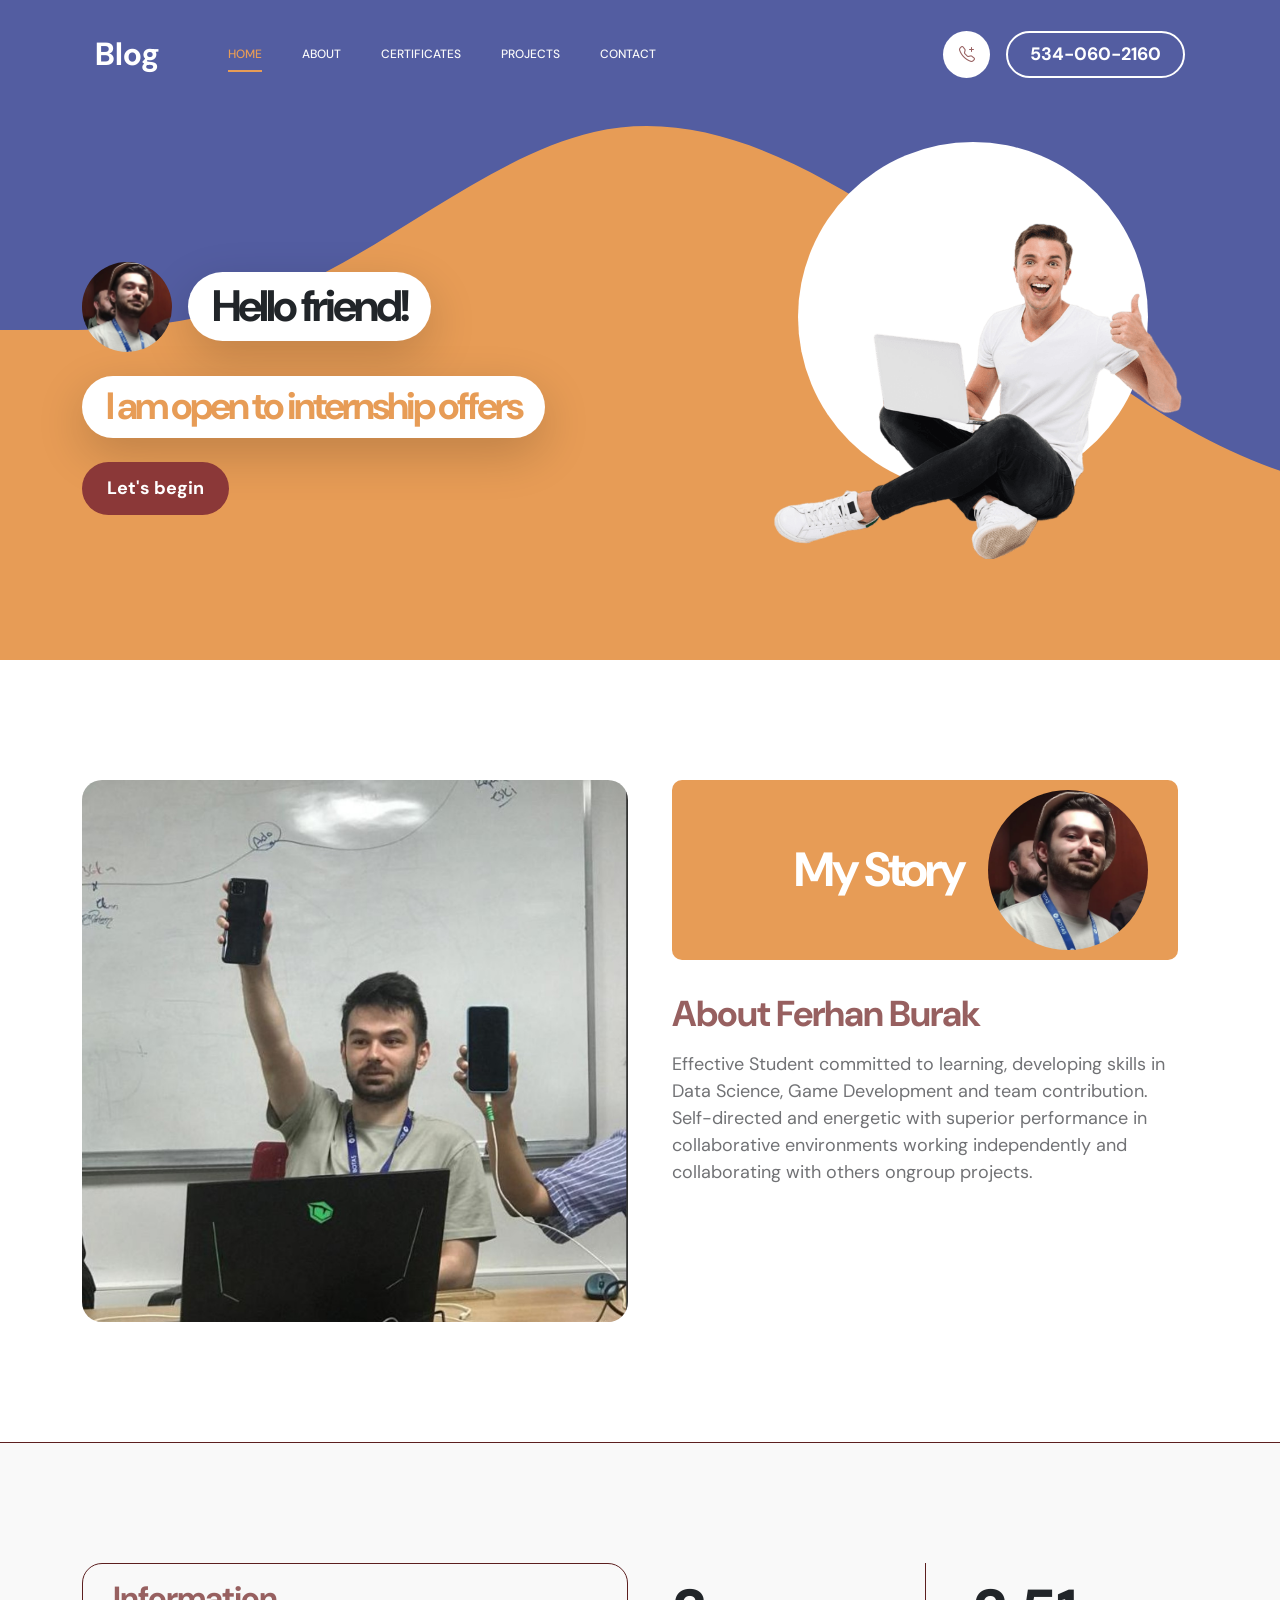
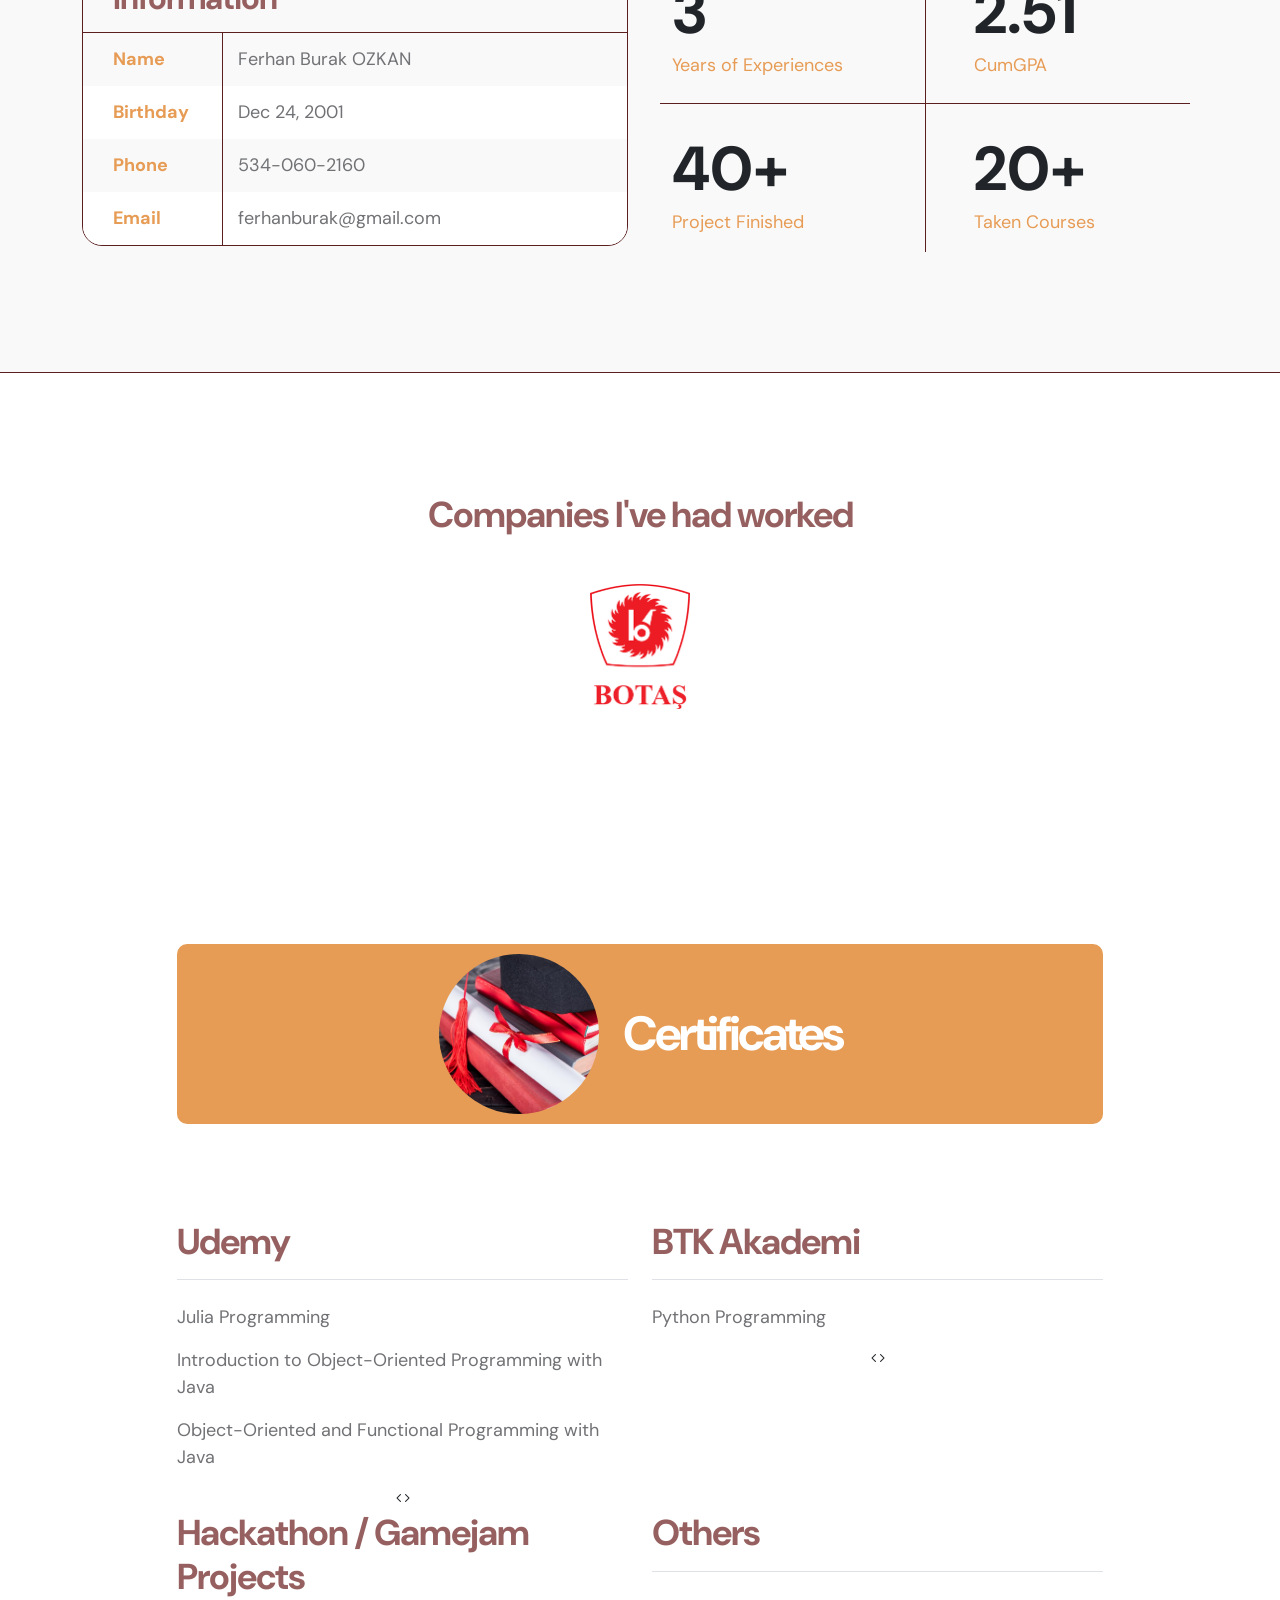
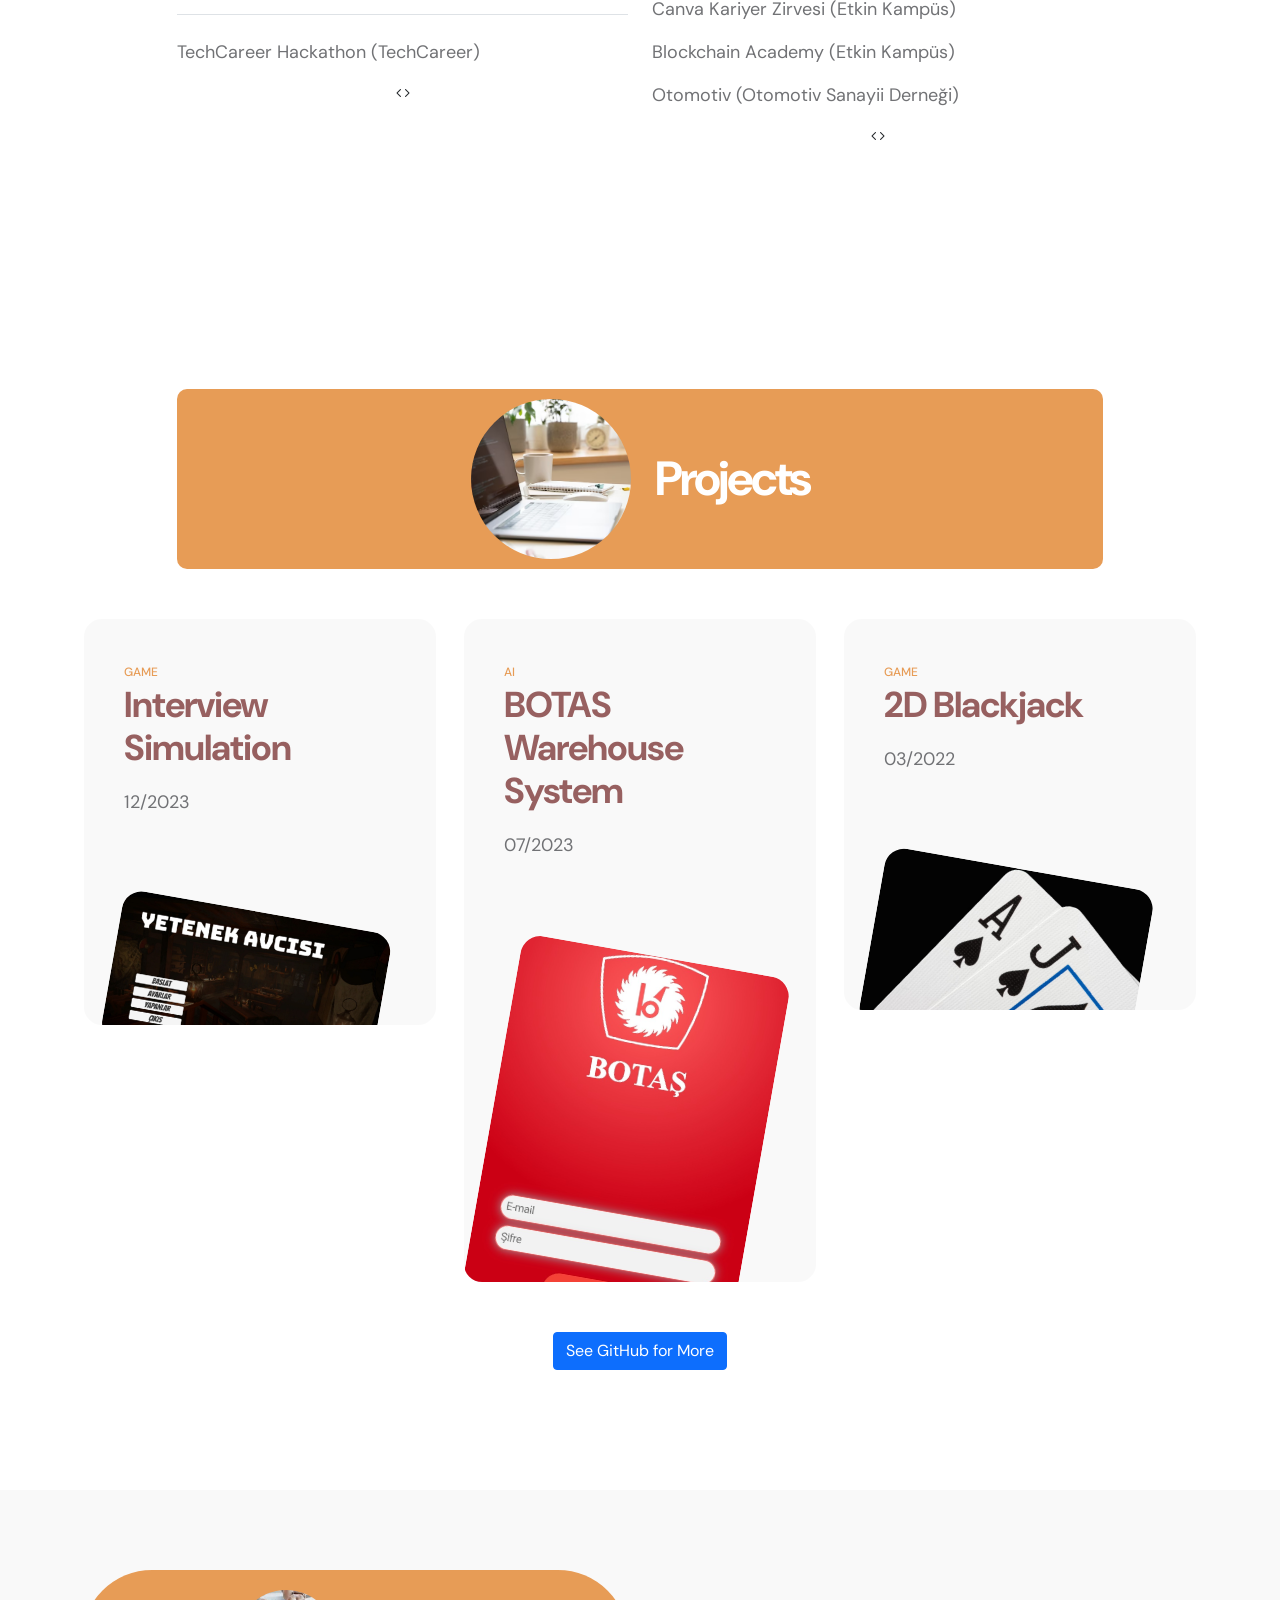
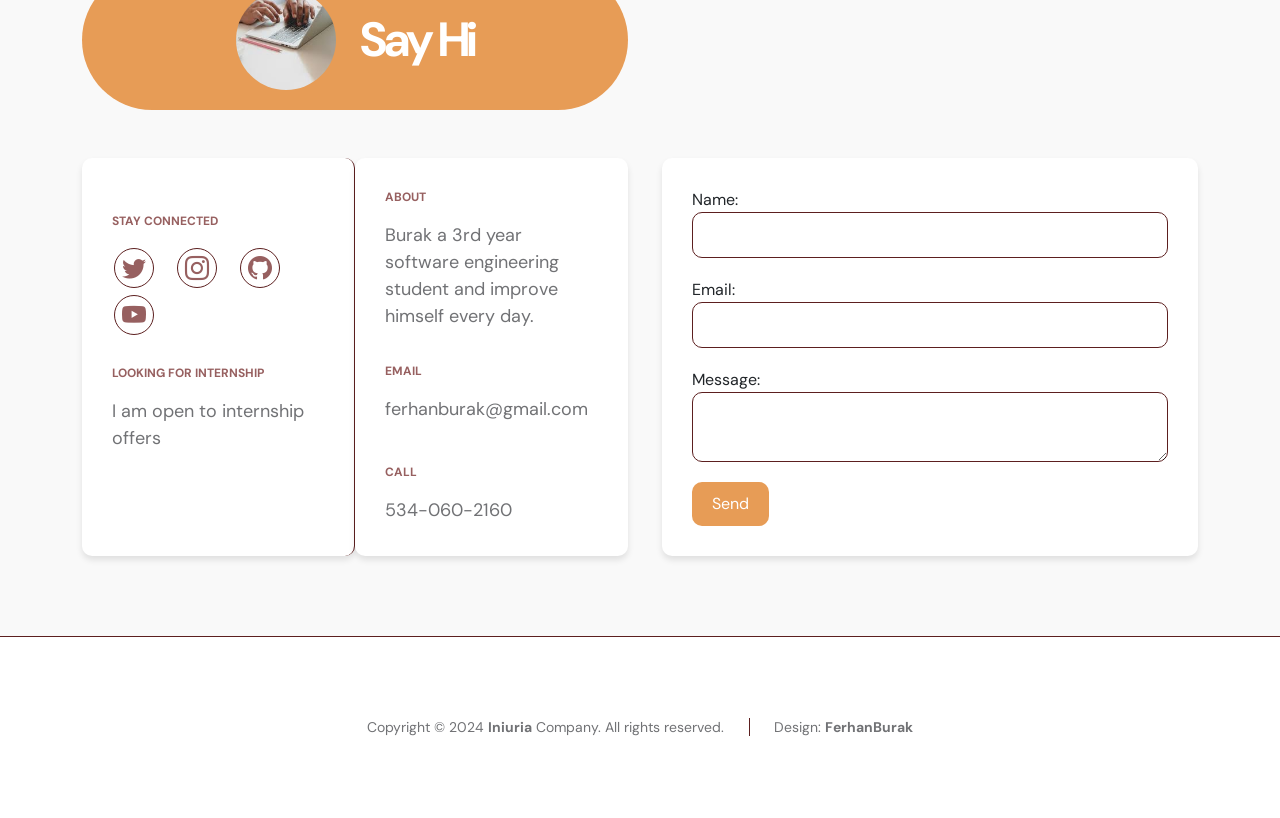
==== commit 9d630d69: "Add files via upload" ====
--- a/index.html
+++ b/index.html
@@ -7,7 +7,7 @@
         <meta name="description" content="">
         <meta name="author" content="TemplateMo">
 
-        <title>Ferhan Burak Blog Portfolio </title>
+        <title>First Portfolio Bootstrap 5 Theme</title>
 
         <!-- CSS FILES -->
         <link rel="preconnect" href="https://fonts.googleapis.com">
@@ -27,6 +27,8 @@
         <link href="css/popup.css" rel="stylesheet">
 
     </head>
+
+    
     
     <body>
 
@@ -251,9 +253,9 @@
                                         <div class="d-flex flex-wrap align-items-center border-bottom mb-4 pb-3">
                                             <h3 class="mb-0" id="udemyTitle">Udemy</h3>
                                         </div>
-                                        <p>Julia Programming 2022</p>
-                                        <p>Introduction to Object-Oriented Programming with Java2022</p>
-                                        <p>Object-Oriented and Functional Programming with Java2023</p>
+                                        <p>Julia Programming</p>
+                                        <p>Introduction to Object-Oriented Programming with Java</p>
+                                        <p>Object-Oriented and Functional Programming with Java</p>
                                         <div class="Certificates-icon-wrap d-flex justify-content-center align-items-center">
                                             <i class="Certificates-icon bi-code"></i>
                                         </div>
@@ -264,7 +266,7 @@
                                         <div class="d-flex flex-wrap align-items-center border-bottom mb-4 pb-3">
                                             <h3 class="mb-0" id="btkTitle">BTK Akademi</h3>
                                         </div>
-                                        <p>Python Programming 2024</p>
+                                        <p>Python Programming</p>
                                         <div class="Certificates-icon-wrap d-flex justify-content-center align-items-center">
                                             <i class="Certificates-icon bi-code"></i>
                                         </div>
@@ -275,7 +277,7 @@
                                         <div class="d-flex flex-wrap align-items-center border-bottom mb-4 pb-3">
                                             <h3 class="mb-0" id="hackathonTitle">Hackathon / Gamejam Projects</h3>
                                         </div>
-                                        <p>TechCareer Hackathon (TechCareer) 2023</p>
+                                        <p>TechCareer Hackathon (TechCareer)</p>
                                         <div class="Certificates-icon-wrap d-flex justify-content-center align-items-center">
                                             <i class="Certificates-icon bi-code"></i>
                                         </div>
@@ -286,9 +288,9 @@
                                         <div class="d-flex flex-wrap align-items-center border-bottom mb-4 pb-3">
                                             <h3 class="mb-0" id="othersTitle">Others</h3>
                                         </div>
-                                        <p>Canva Kariyer Zirvesi (Etkin Kampüs) 2023</p>
-                                        <p>Blockchain Academy (Etkin Kampüs) 2021</p>
-                                        <p>Otomotiv (Otomotiv Sanayii Derneği) 2023</p>
+                                        <p>Canva Kariyer Zirvesi (Etkin Kampüs)</p>
+                                        <p>Blockchain Academy (Etkin Kampüs)</p>
+                                        <p>Otomotiv (Otomotiv Sanayii Derneği)</p>
                                         <div class="Certificates-icon-wrap d-flex justify-content-center align-items-center">
                                             <i class="Certificates-icon bi-code"></i>
                                         </div>
@@ -397,6 +399,9 @@
                                 </a>
                             </div>
                         </div>
+                        <div class="col-12 d-flex justify-content-center mt-4">
+                            <a href="https://github.com/ferhanburak" class="btn btn-primary">See GitHub for More</a>
+                        </div>
                     </div>
                 </div>
             </section>
@@ -411,6 +416,9 @@
                     <div class="Certificates-icon-wrap d-flex justify-content-center align-items-center">
                         <i class="Certificates-icon bi-code"></i>
                     </div>
+                    <div class="d-flex justify-content-center mt-3">
+                        <a href="https://github.com/ferhanburak" class="btn btn-primary">See GitHub for More</a>
+                    </div>
                 </div>
             </div>
             
@@ -424,6 +432,9 @@
                     <div class="Certificates-icon-wrap d-flex justify-content-center align-items-center">
                         <i class="Certificates-icon bi-code"></i>
                     </div>
+                    <div class="d-flex justify-content-center mt-3">
+                        <a href="https://github.com/ferhanburak" class="btn btn-primary">See GitHub for More</a>
+                    </div>
                 </div>
             </div>
             
@@ -437,107 +448,81 @@
                     <div class="Certificates-icon-wrap d-flex justify-content-center align-items-center">
                         <i class="Certificates-icon bi-code"></i>
                     </div>
-                </div>
-            </div>
+                    <div class="d-flex justify-content-center mt-3">
+                        <a href="https://github.com/ferhanburak" class="btn btn-primary">See GitHub for More</a>
+                    </div>
+                </div>
+            </div>
+            
+            
+    
+            
+            
+
+    
             
 
             <section class="contact section-padding" id="section_5">
                 <div class="container">
                     <div class="row">
-            
                         <div class="col-lg-6 col-md-8 col-12">
                             <div class="section-title-wrap d-flex justify-content-center align-items-center mb-5">
                                 <img src="images/contact.jpeg" class="avatar-image img-fluid" alt="">
                                 <h2 class="text-white ms-4 mb-0">Say Hi</h2>
                             </div>
                         </div>
-            
                         <div class="clearfix"></div>
-            
                         <div class="col-lg-3 col-md-6 col-12 pe-lg-0">
                             <div class="contact-info contact-info-border-start d-flex flex-column">
-            
                                 <strong class="site-footer-title d-block mt-4 mb-3">Stay connected</strong>
-            
                                 <ul class="social-icon">
                                     <li class="social-icon-item"><a href="https://twitter.com/J3urak7" class="social-icon-link bi-twitter" target="_blank"></a></li>
                                     <li class="social-icon-item"><a href="https://www.instagram.com/burakk_7_" class="social-icon-link bi-instagram" target="_blank"></a></li>
                                     <li class="social-icon-item"><a href="https://github.com/ferhanburak" class="social-icon-link bi-github" target="_blank"></a></li>
                                     <li class="social-icon-item"><a href="https://www.youtube.com/channel/UCDdJHZGlvVHroZGLoo7vo4w" class="social-icon-link bi-youtube" target="_blank"></a></li>
                                 </ul>
-            
                                 <strong class="site-footer-title d-block mt-4 mb-3">looking for internship</strong>
-            
                                 <p class="mb-0">I am open to internship offers</p>
                             </div>
                         </div>
-            
                         <div class="col-lg-3 col-md-6 col-12 ps-lg-0">
                             <div class="contact-info d-flex flex-column">
                                 <strong class="site-footer-title d-block mb-3">About</strong>
-            
-                                <p class="mb-2">
-                                    Burak a 3rd year software engineering student and improve himself every day.
-                                </p>
-            
+                                <p class="mb-2">Burak a 3rd year software engineering student and improve himself every day.</p>
                                 <strong class="site-footer-title d-block mt-4 mb-3">Email</strong>
-            
-                                <p>
-                                    <a href="mailto:ferhanburak@gmail.com">
-                                        ferhanburak@gmail.com
-                                    </a>
-                                </p>
-            
+                                <p><a href="mailto:ferhanburak@gmail.com">ferhanburak@gmail.com</a></p>
                                 <strong class="site-footer-title d-block mt-4 mb-3">Call</strong>
-            
-                                <p class="mb-0">
-                                    <a href="tel: 534-060-2160">
-                                        534-060-2160
-                                    </a>
-                                </p>
-                            </div>
-                        </div>
-            
+                                <p class="mb-0"><a href="tel: 534-060-2160">534-060-2160</a></p>
+                            </div>
+                        </div>
                         <div class="col-lg-6 col-12 mt-5 mt-lg-0">
-                            <form id="contactForm" action="#" method="get" class="custom-form contact-form" role="form">
-                                <div class="row">
-                                    <div class="col-lg-6 col-md-6 col-12">
-                                        <div class="form-floating">
-                                            <input type="text" name="name" id="name" class="form-control" placeholder="Name" required="">
-                                            <label for="floatingInput">Name</label>
-                                        </div>
-                                    </div>
-            
-                                    <div class="col-lg-6 col-md-6 col-12"> 
-                                        <div class="form-floating">
-                                            <input type="email" name="email" id="email" pattern="[^ @]*@[^ @]*" class="form-control" placeholder="Email address" required="">
-                                            <label for="floatingInput">Email address</label>
-                                        </div>
-                                    </div>
-            
-                                    <div class="col-lg-12 col-12">
-                                        <div class="form-floating">
-                                            <textarea class="form-control" id="message" name="message" placeholder="You can contact me"></textarea>
-                                            <label for="floatingTextarea">You can contact me.</label>
-                                        </div>
-                                    </div>
-            
-                                    <div class="col-lg-3 col-12 ms-auto">
-                                        <button type="submit" class="form-control">Send</button>
-                                    </div>
-                                </div>
+                            <form action="https://formspree.io/f/mleqqlyy" method="POST" class="contact-form">
+                                <div class="form-group">
+                                    <label for="name">Name:</label>
+                                    <input type="text" id="name" name="name" class="form-control">
+                                </div>
+                                <div class="form-group">
+                                    <label for="email">Email:</label>
+                                    <input type="email" id="email" name="email" class="form-control">
+                                </div>
+                                <div class="form-group">
+                                    <label for="message">Message:</label>
+                                    <textarea id="message" name="message" class="form-control"></textarea>
+                                </div>
+                                <button type="submit" class="btn btn-primary">Send</button>
                             </form>
-                        </div>
-            
-                    </div>
-                </div>
-            </section>
+                            
+                        </div>
+                    </div>
+                </div>
+            </section>
+            
             
             <!-- Confirmation message -->
             <div id="confirmationMessage" style="display: none;">
                 Form successfully submitted!
             </div>
-            
+      
 
         </main>
 
@@ -572,4 +557,4 @@
         <script src="js/confirmation.js"></script>
 
     </body>
-</html>
+</html>
--- a/css/blog.css
+++ b/css/blog.css
@@ -1,4 +1,3 @@
-
 :root {
   --white-color:                  #ffffff;
   --primary-color:                #8b3838;
@@ -760,7 +759,7 @@
   border-top-right-radius: var(--border-radius-small);
   border-bottom-right-radius: var(--border-radius-small);
   padding: 60px 30px 30px 30px;
-  height: 100%;
+  height: 150%;
 }
 
 .contact-info-border-start {
@@ -773,94 +772,89 @@
 }
 
 
-/*---------------------------------------
-  CUSTOM FORM               
------------------------------------------*/
-.custom-form .form-control {
+/* Contact Section */
+.contact {
+  background: var(--section-bg-color);
+  padding: 80px 0;
+}
+
+.contact .section-title-wrap {
+  background: var(--secondary-color);
+  padding: 20px;
+  border-radius: var(--border-radius-large);
+  text-align: center;
+}
+
+.contact .section-title-wrap img {
+  border-radius: 50%;
+  width: 100px;
+  height: 100px;
+  object-fit: cover;
+}
+
+.contact-info {
   background: var(--white-color);
-  box-shadow: none;
-  border: 2px solid var(--border-color);
-  color: var(--p-color);
-  margin-bottom: 24px;
-  padding-top: 13px;
-  padding-bottom: 13px;
-  outline: none;
-}
-
-.form-floating>label {
-  color: var(--p-color);
-}
-
-.form-check-inline {
-  vertical-align: middle;
+  border-radius: var(--border-radius-small);
+  padding: 30px;
+  height: 100%;
+  box-shadow: 0 4px 6px rgba(0, 0, 0, 0.1);
+}
+
+.contact-info-border-start {
+  border-right: 1px solid var(--border-color);
+}
+
+.contact-form {
+  background: var(--white-color);
+  border-radius: var(--border-radius-small);
+  padding: 30px;
+  box-shadow: 0 4px 6px rgba(0, 0, 0, 0.1);
+  margin-left: 10px;
+}
+
+.contact-form .form-group {
+  margin-bottom: 20px;
+}
+
+.contact-form .form-control {
   width: 100%;
-  position: relative;
-  margin-right: 0;
-  margin-top: 0;
-  margin-bottom: 24px;
+  padding: 10px;
+  border: 1px solid var(--border-color);
+  border-radius: var(--border-radius-small);
+}
+
+.contact-form .btn {
+  background: var(--secondary-color);
+  color: var(--white-color);
+  border: none;
+  padding: 10px 20px;
+  border-radius: var(--border-radius-small);
+  cursor: pointer;
+}
+
+.contact-form .btn:hover {
+  background: var(--primary-color);
+}
+
+.social-icon {
   padding: 0;
-}
-
-.custom-form .form-check-label {
-  position: absolute;
-  top: 50%;
-  left: 50%;
-  transform: translate(-50%, -50%);
-  text-align: center;
-}
-
-.form-check-label-text {
-  color: var(--p-color);
-  display: block;
-  font-size: copyright-font-size;
-  margin-top: 5px;
-}
-
-.form-check-input[type=checkbox] {
-  background: var(--white-color);
-  border: 2px solid var(--border-color);
-  box-shadow: none;
-  outline: none;
-  width: 100%;
-  margin-top: 0;
-  margin-left: 0;
-  padding: 40px 50px;
-}
-
-.form-check-input:checked[type=checkbox] {
-  background-image: none;
-}
-
-.form-check-input:hover,
-.form-check-input:checked {
-  background-color: transparent;
-  border-color: var(--secondary-color);
-}
-
-.custom-form .form-control:hover,
-.custom-form .form-control:focus {
-  background: transparent;
-  border-color: var(--secondary-color);
-}
-
-.custom-form .form-floating textarea {
-  height: 150px;
-}
-
-.custom-form button[type="submit"] {
-  background: var(--secondary-color);
-  border: none;
-  border-radius: var(--border-radius-large);
-  color: var(--white-color);
-  font-weight: var(--font-weight-bold);
-  transition: all 0.3s;
-  margin-bottom: 0;
-}
-
-.custom-form button[type="submit"]:hover,
-.custom-form button[type="submit"]:focus {
-  background: var(--primary-color);
-  border-color: transparent;
+  margin: 0;
+  list-style: none;
+}
+
+.social-icon-item {
+  display: inline-block;
+  margin-right: 15px;
+}
+
+.social-icon-item a {
+  color: var(--dark-color);
+  font-size: 24px;
+  transition: color 0.3s;
+}
+
+.social-icon-item a:hover {
+  color: var(--secondary-color);
 }
 
 
@@ -869,8 +863,8 @@
 -----------------------------------------*/
 .site-footer {
   border-top: 1px solid var(--border-color);
-  padding-top: 50px;
-  padding-bottom: 50px;
+  padding-top: 80px;
+  padding-bottom: 80px;
   text-align: center;
 }
 
@@ -1166,5 +1160,4 @@
   .hero-image {
     min-width: inherit;
   }
-}
-
+}
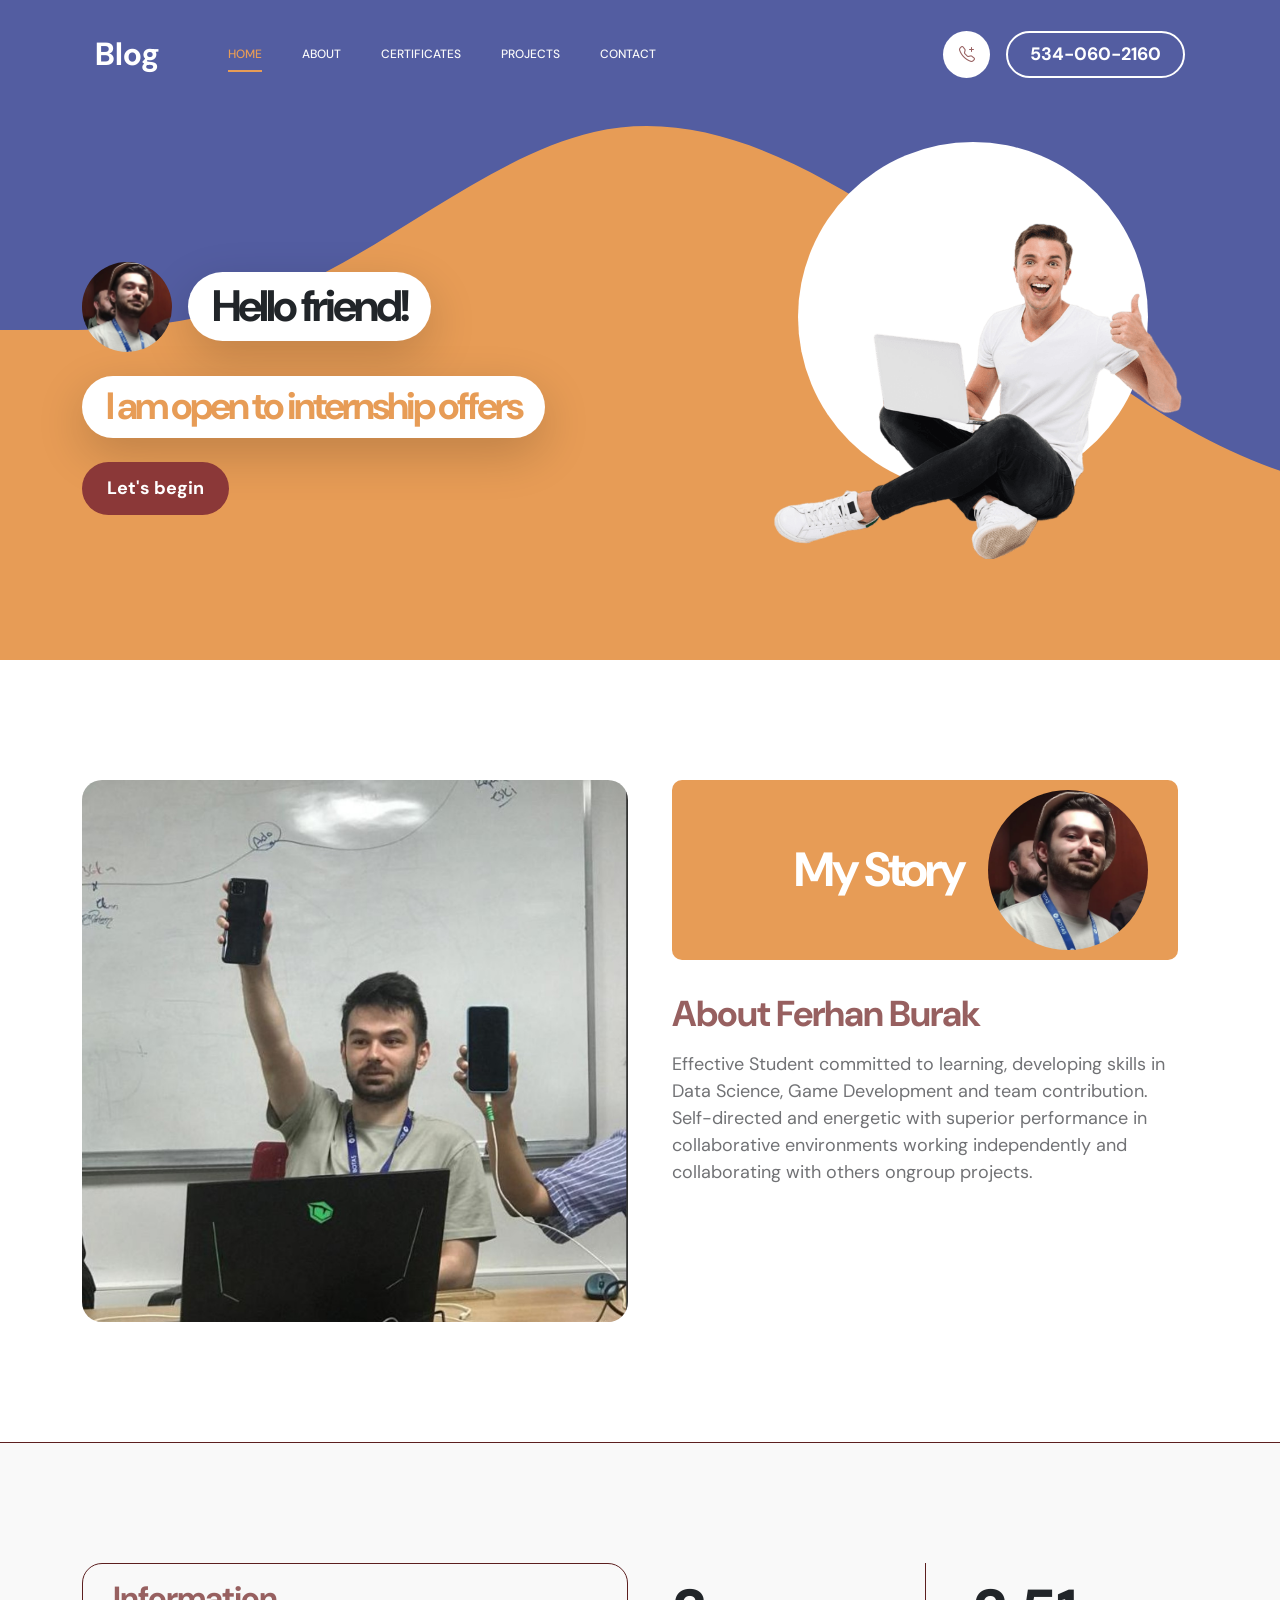
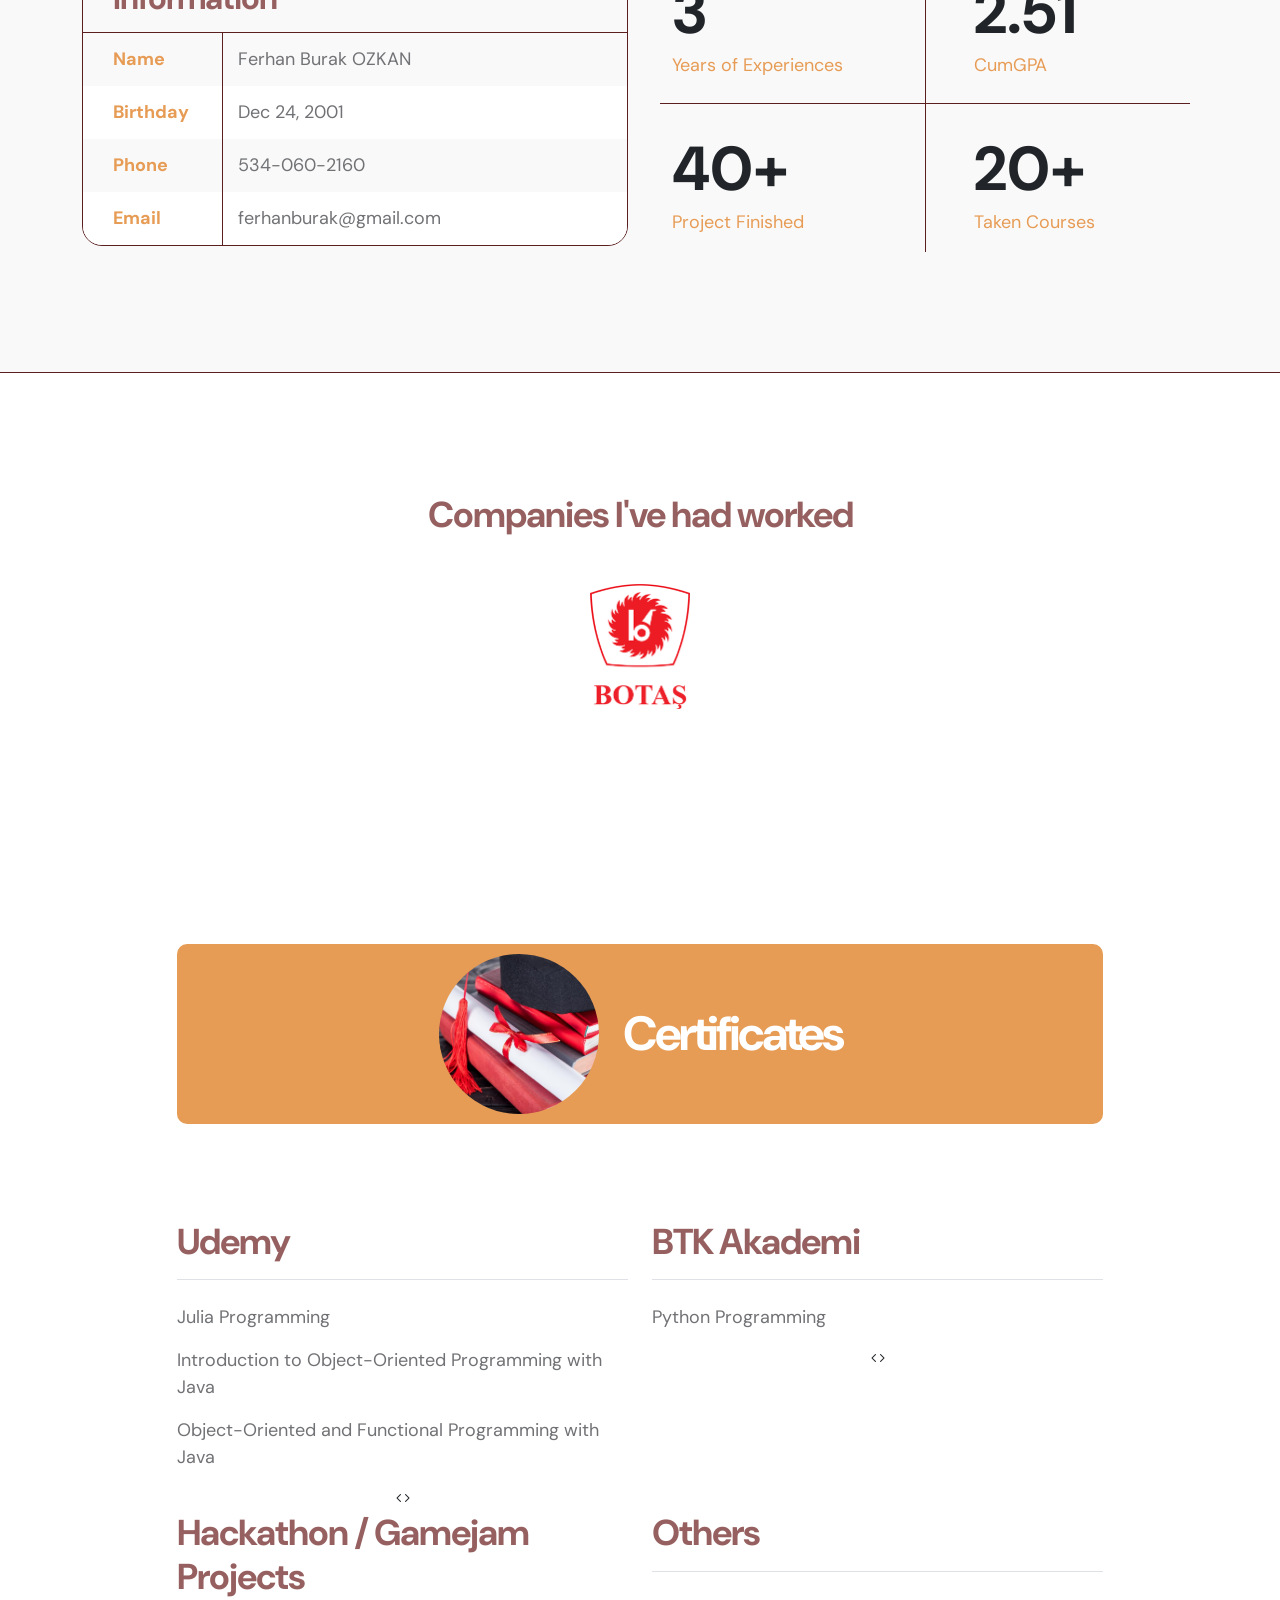
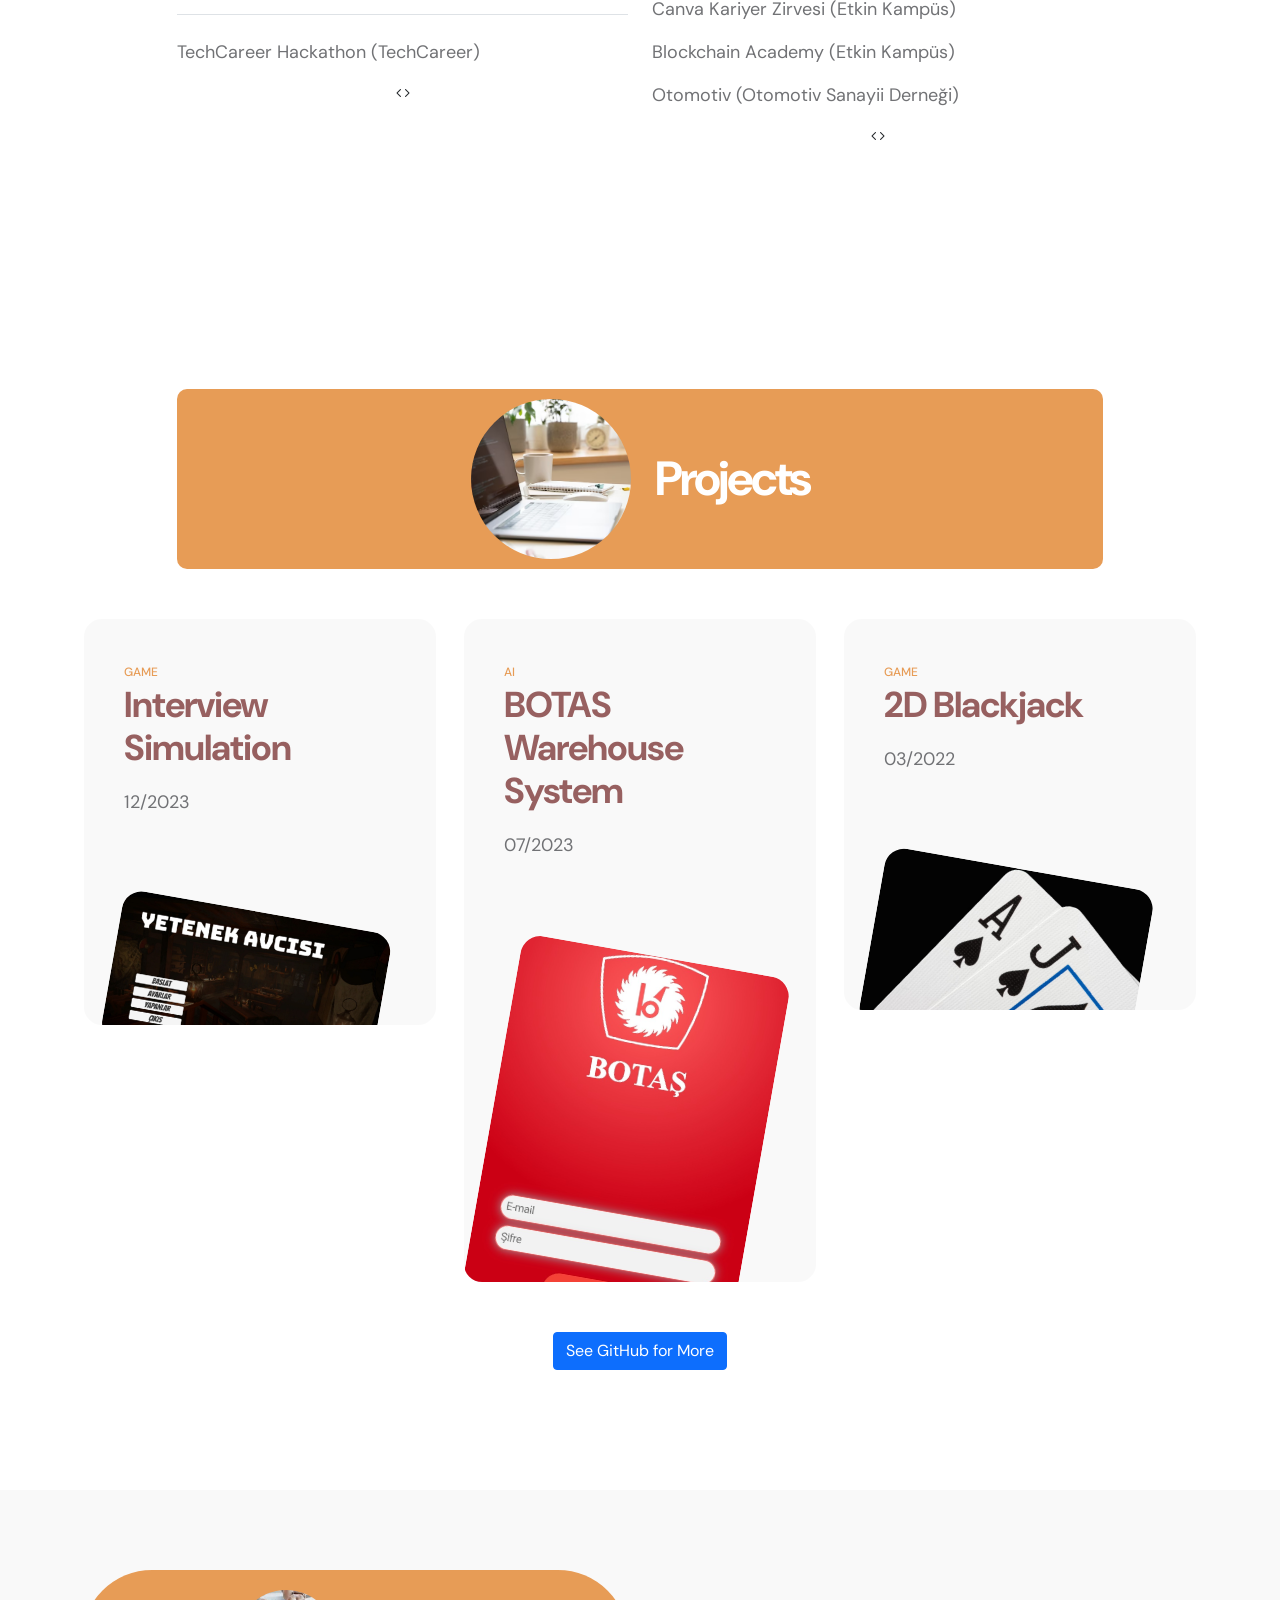
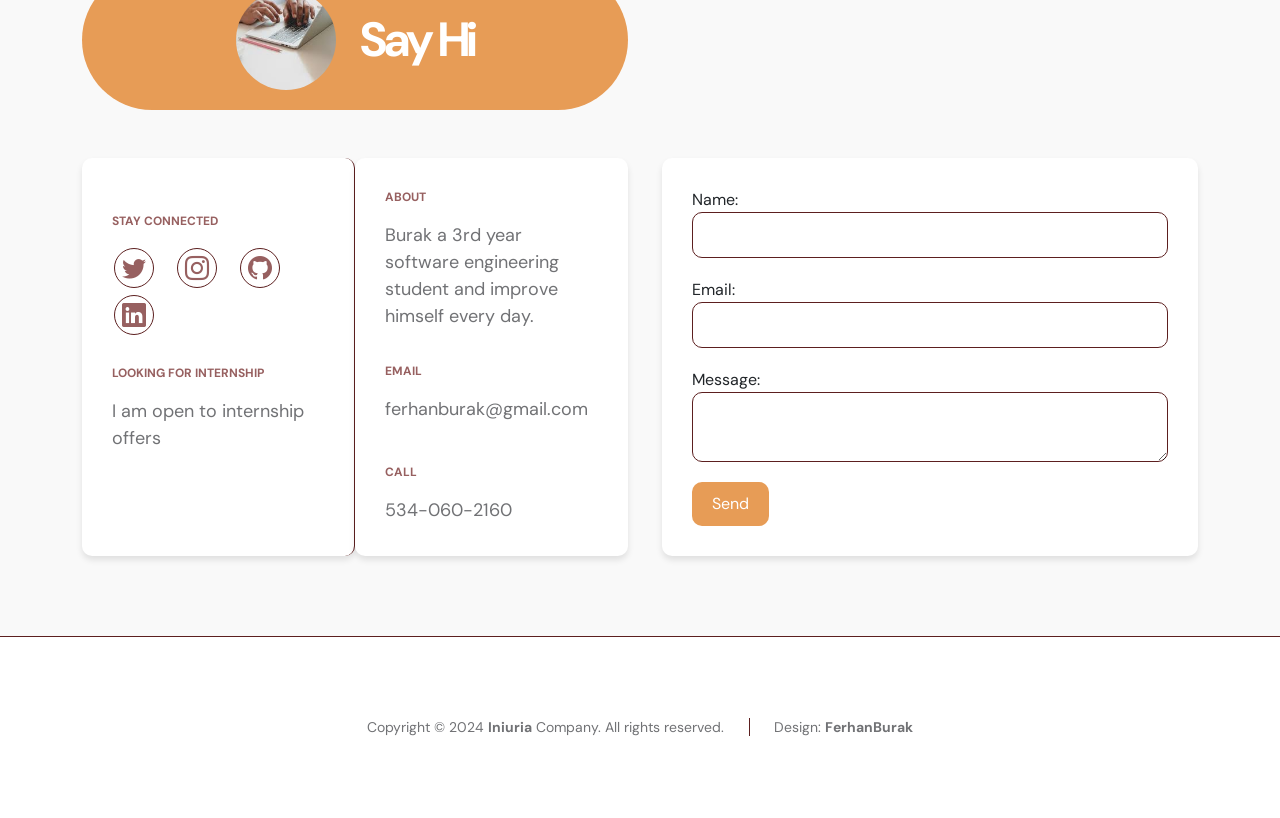
==== commit c438c911: "Add files via upload" ====
--- a/index.html
+++ b/index.html
@@ -479,7 +479,7 @@
                                     <li class="social-icon-item"><a href="https://twitter.com/J3urak7" class="social-icon-link bi-twitter" target="_blank"></a></li>
                                     <li class="social-icon-item"><a href="https://www.instagram.com/burakk_7_" class="social-icon-link bi-instagram" target="_blank"></a></li>
                                     <li class="social-icon-item"><a href="https://github.com/ferhanburak" class="social-icon-link bi-github" target="_blank"></a></li>
-                                    <li class="social-icon-item"><a href="https://www.youtube.com/channel/UCDdJHZGlvVHroZGLoo7vo4w" class="social-icon-link bi-youtube" target="_blank"></a></li>
+                                    <li class="social-icon-item"><a href="https://www.linkedin.com/in/ferhan-burak-özkan-baa829227/" class="social-icon-link bi-linkedin" target="_blank"></a></li>
                                 </ul>
                                 <strong class="site-footer-title d-block mt-4 mb-3">looking for internship</strong>
                                 <p class="mb-0">I am open to internship offers</p>
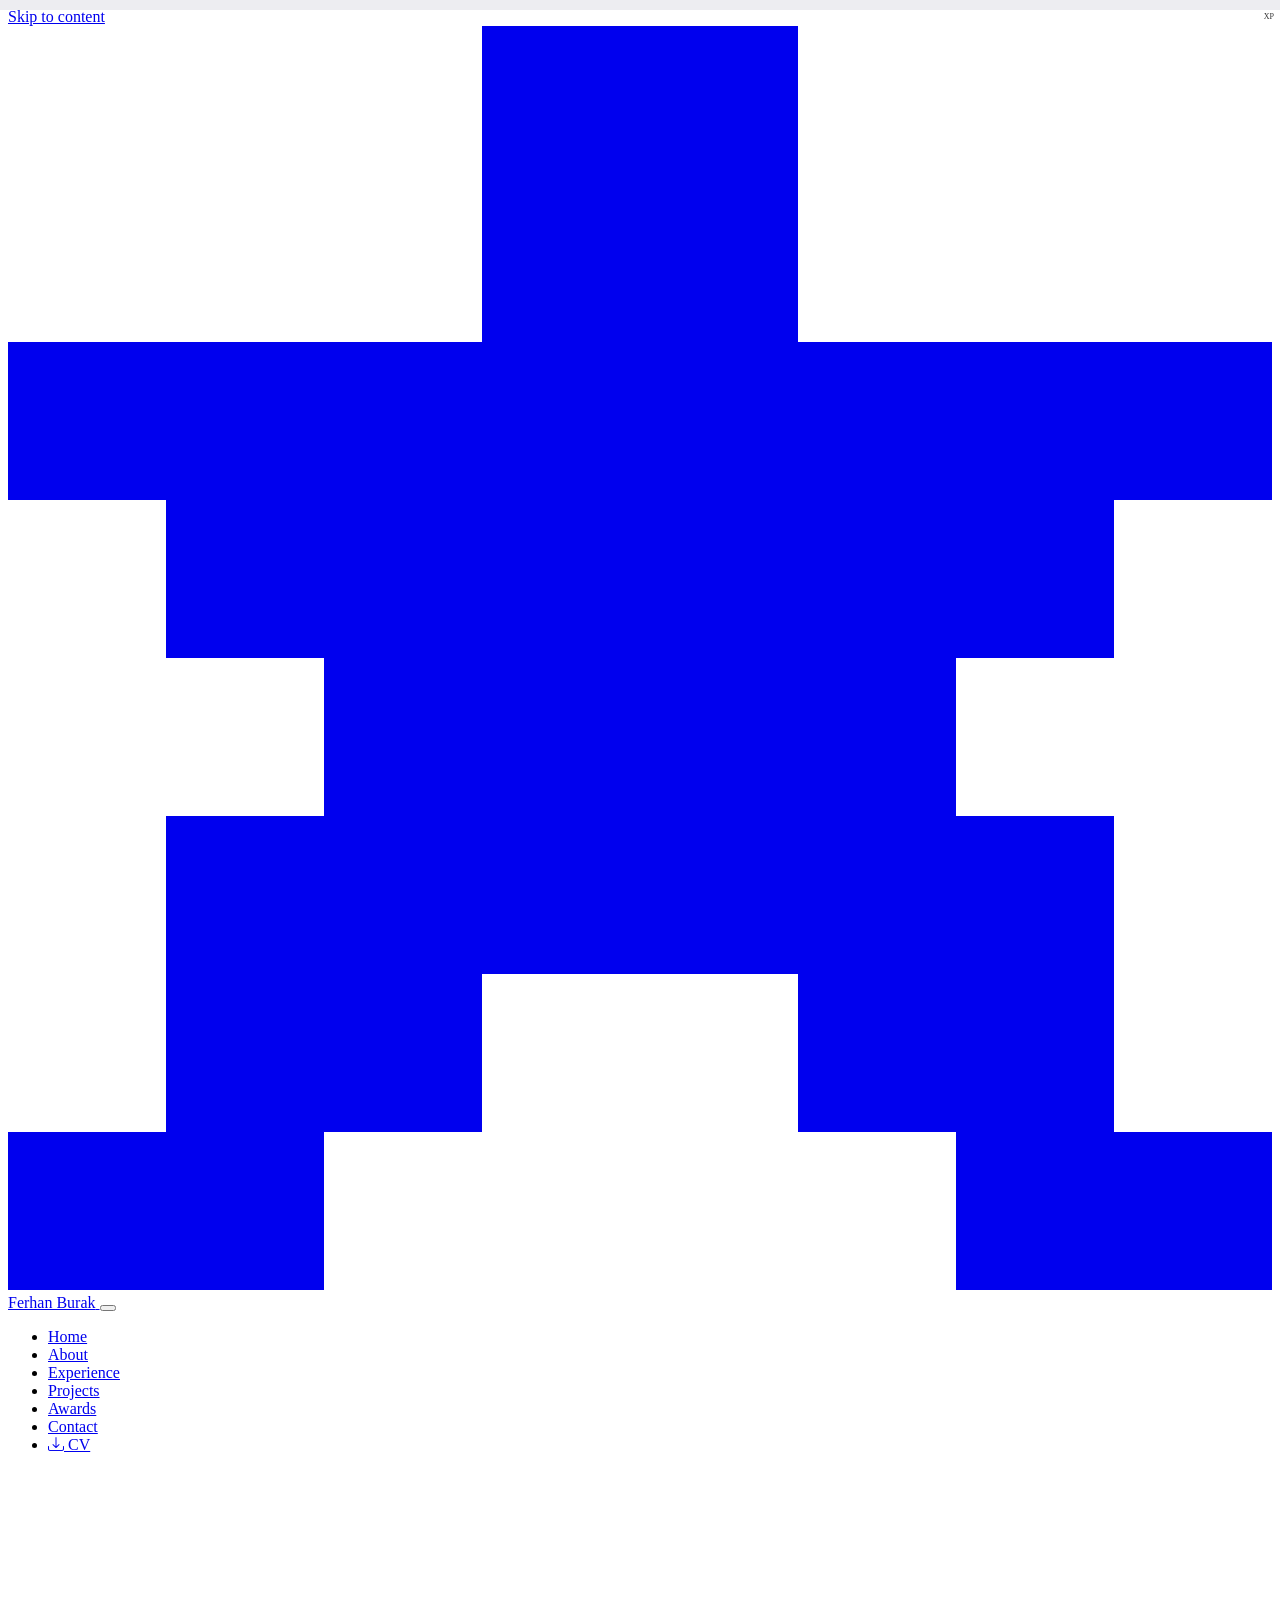
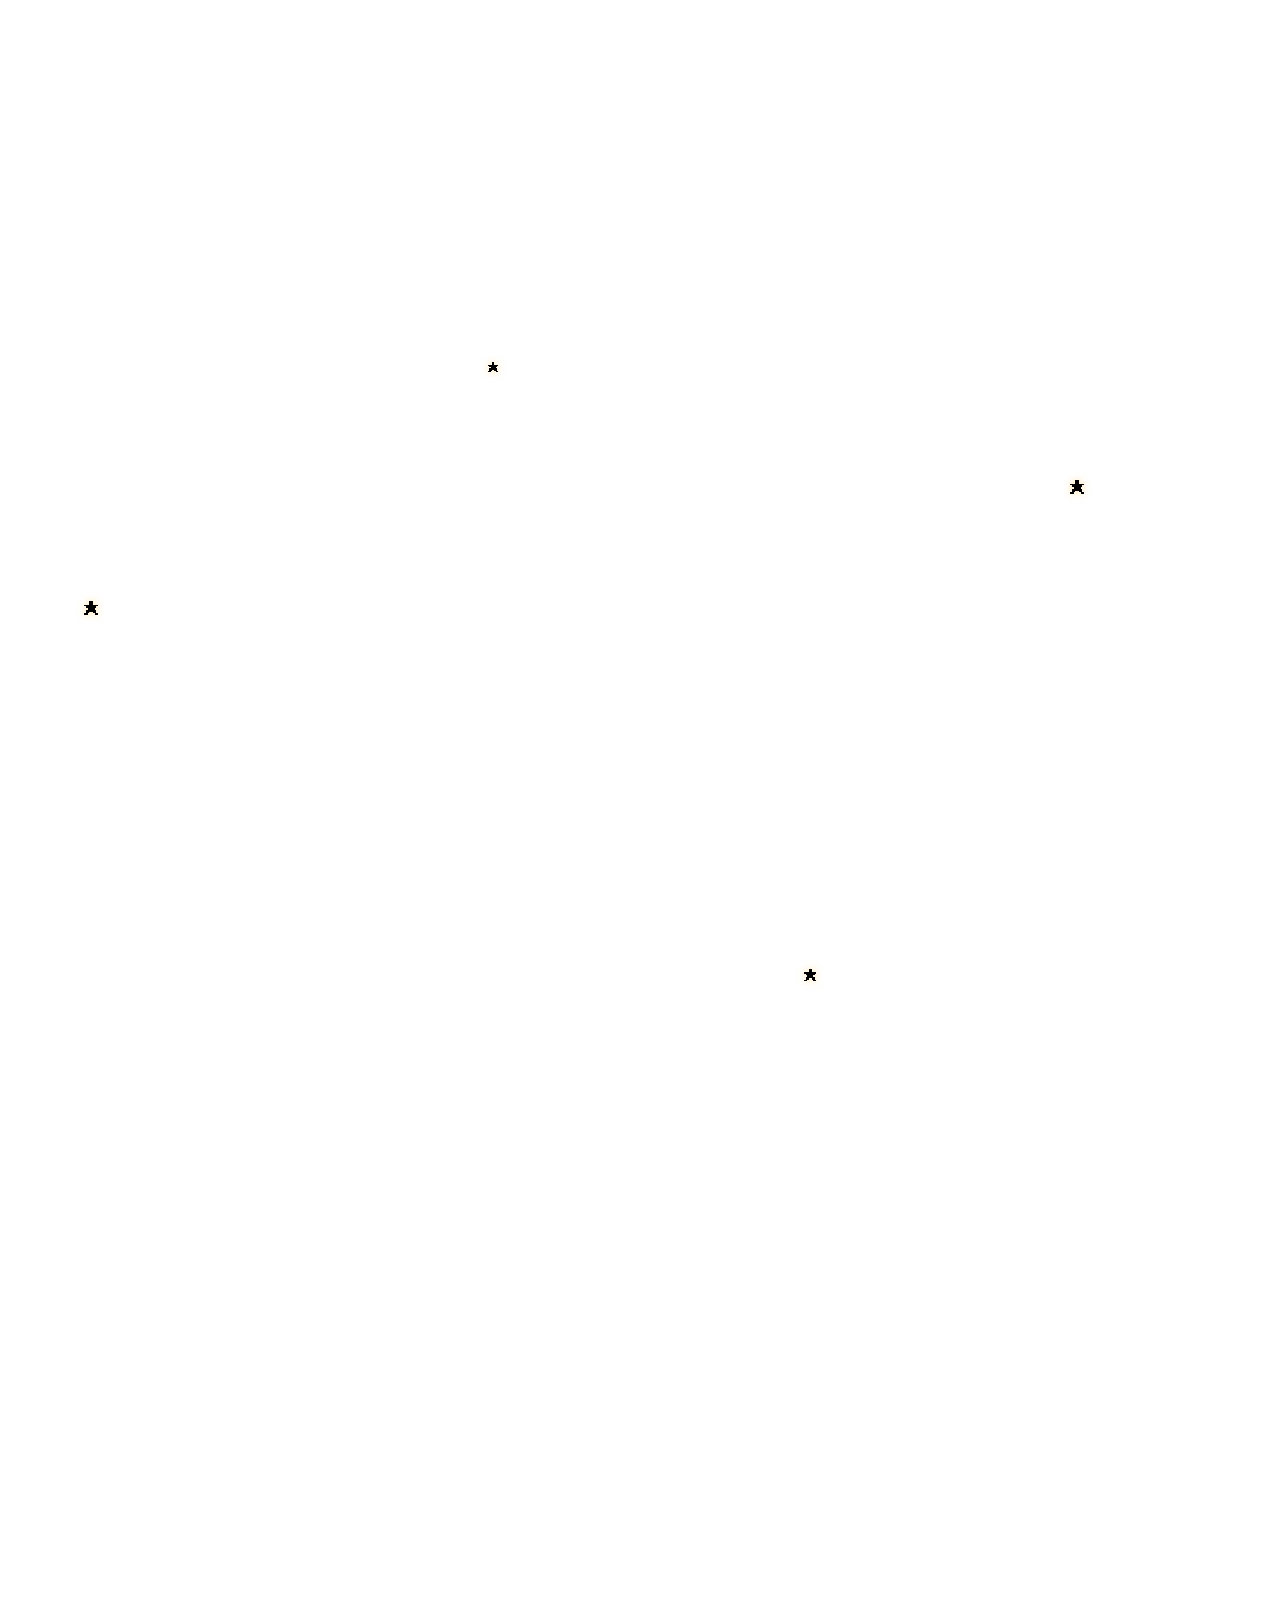
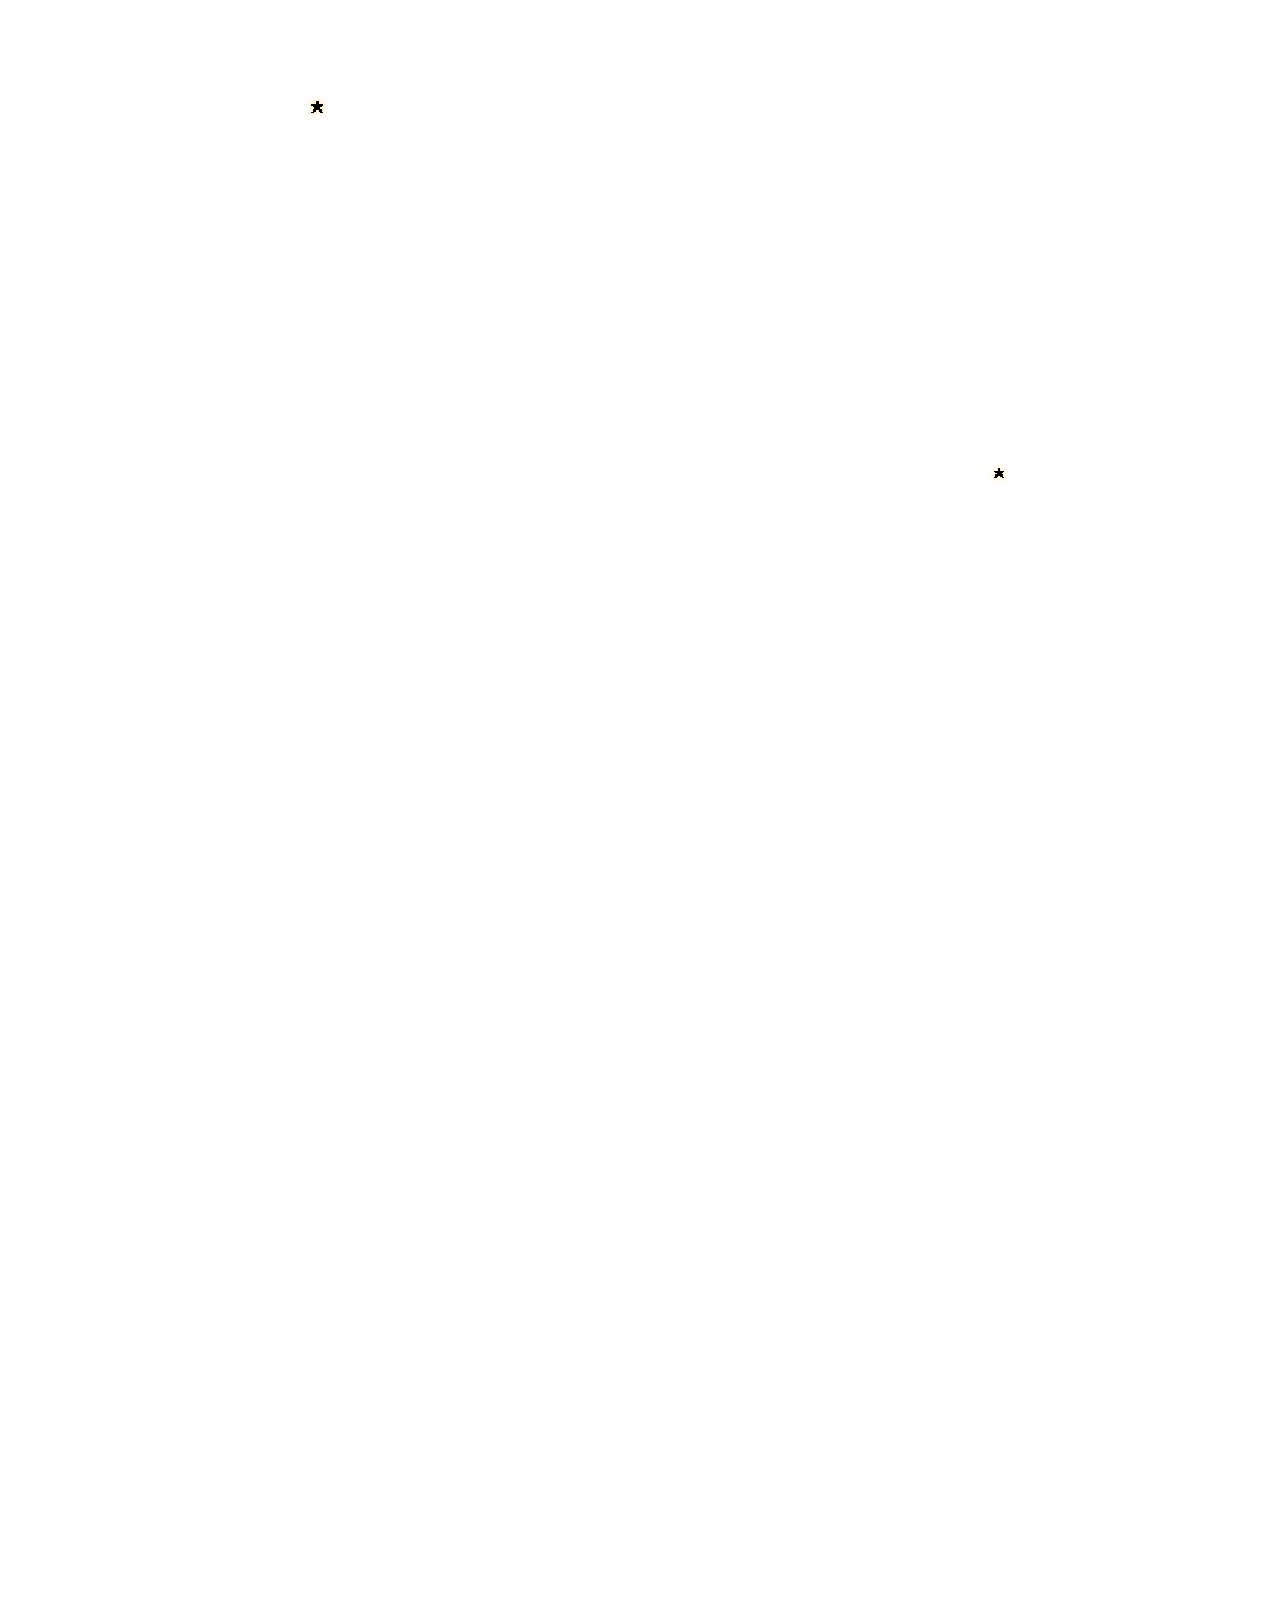
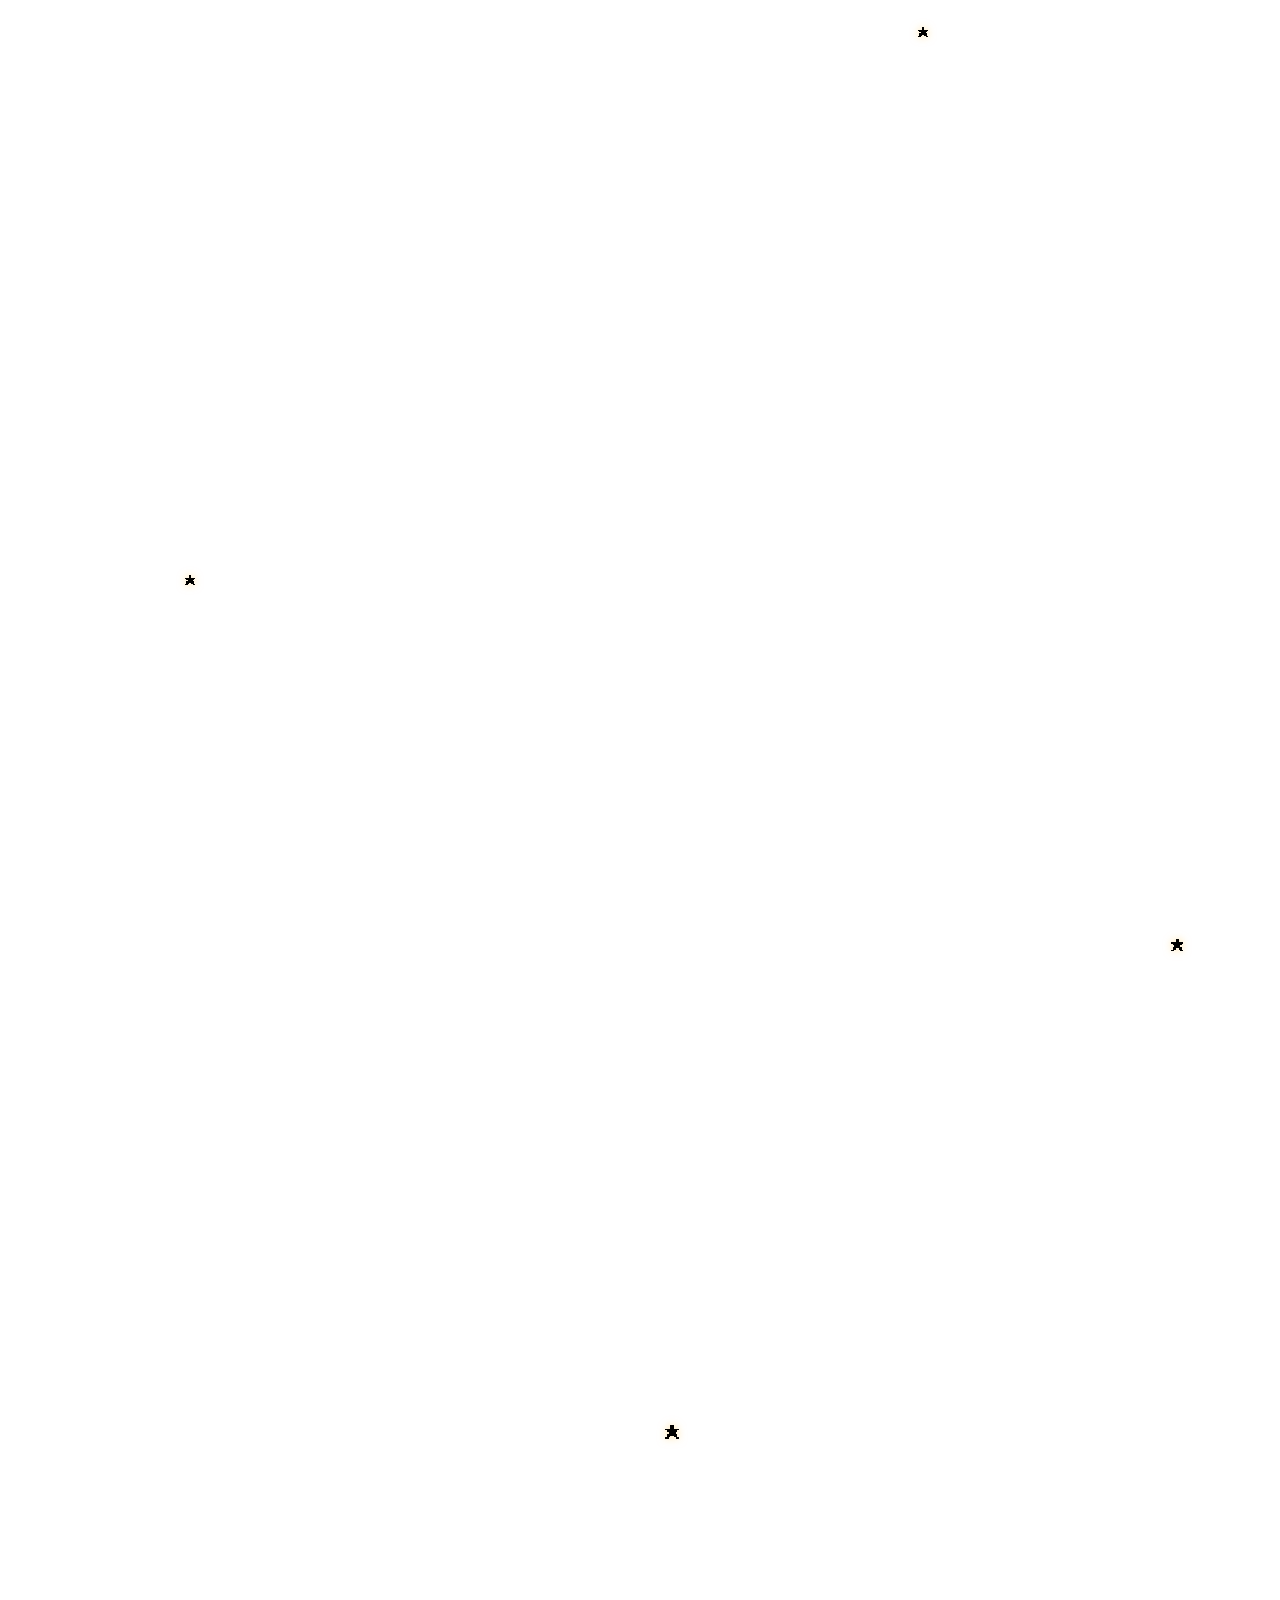
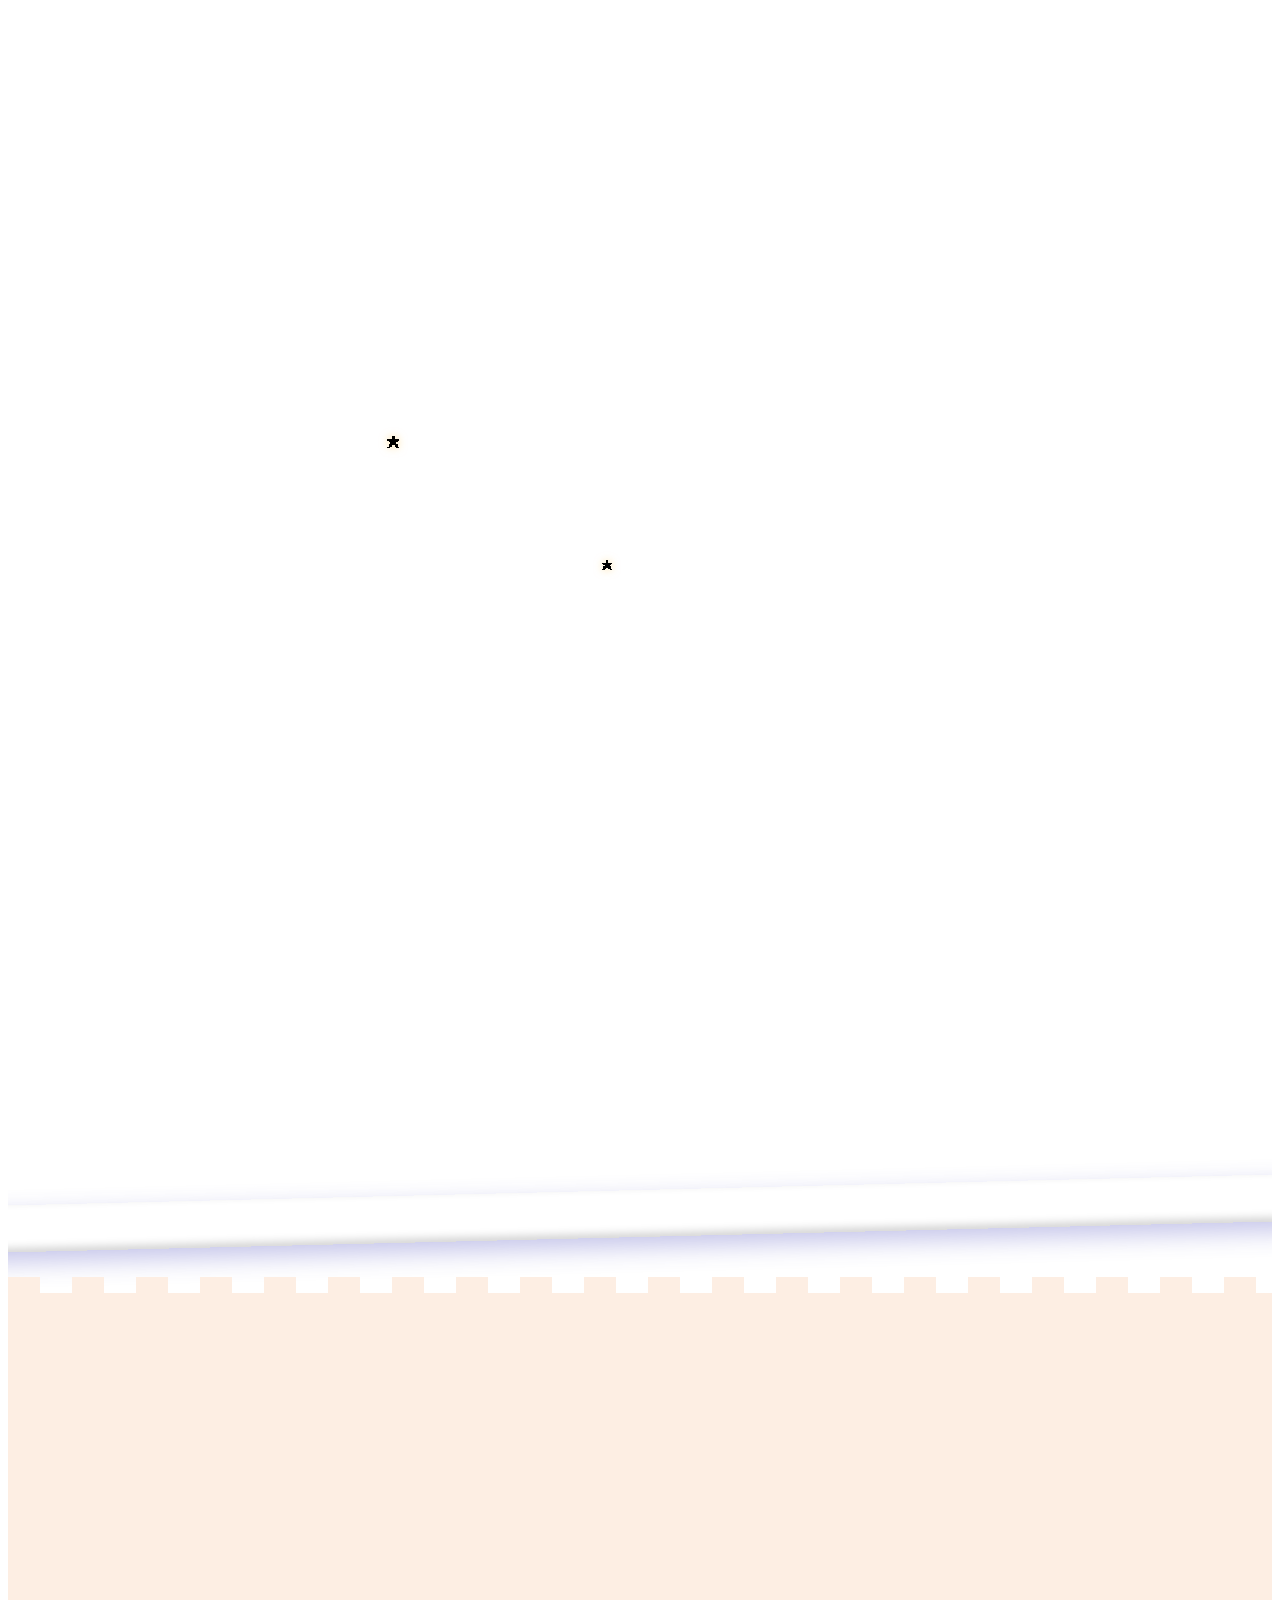
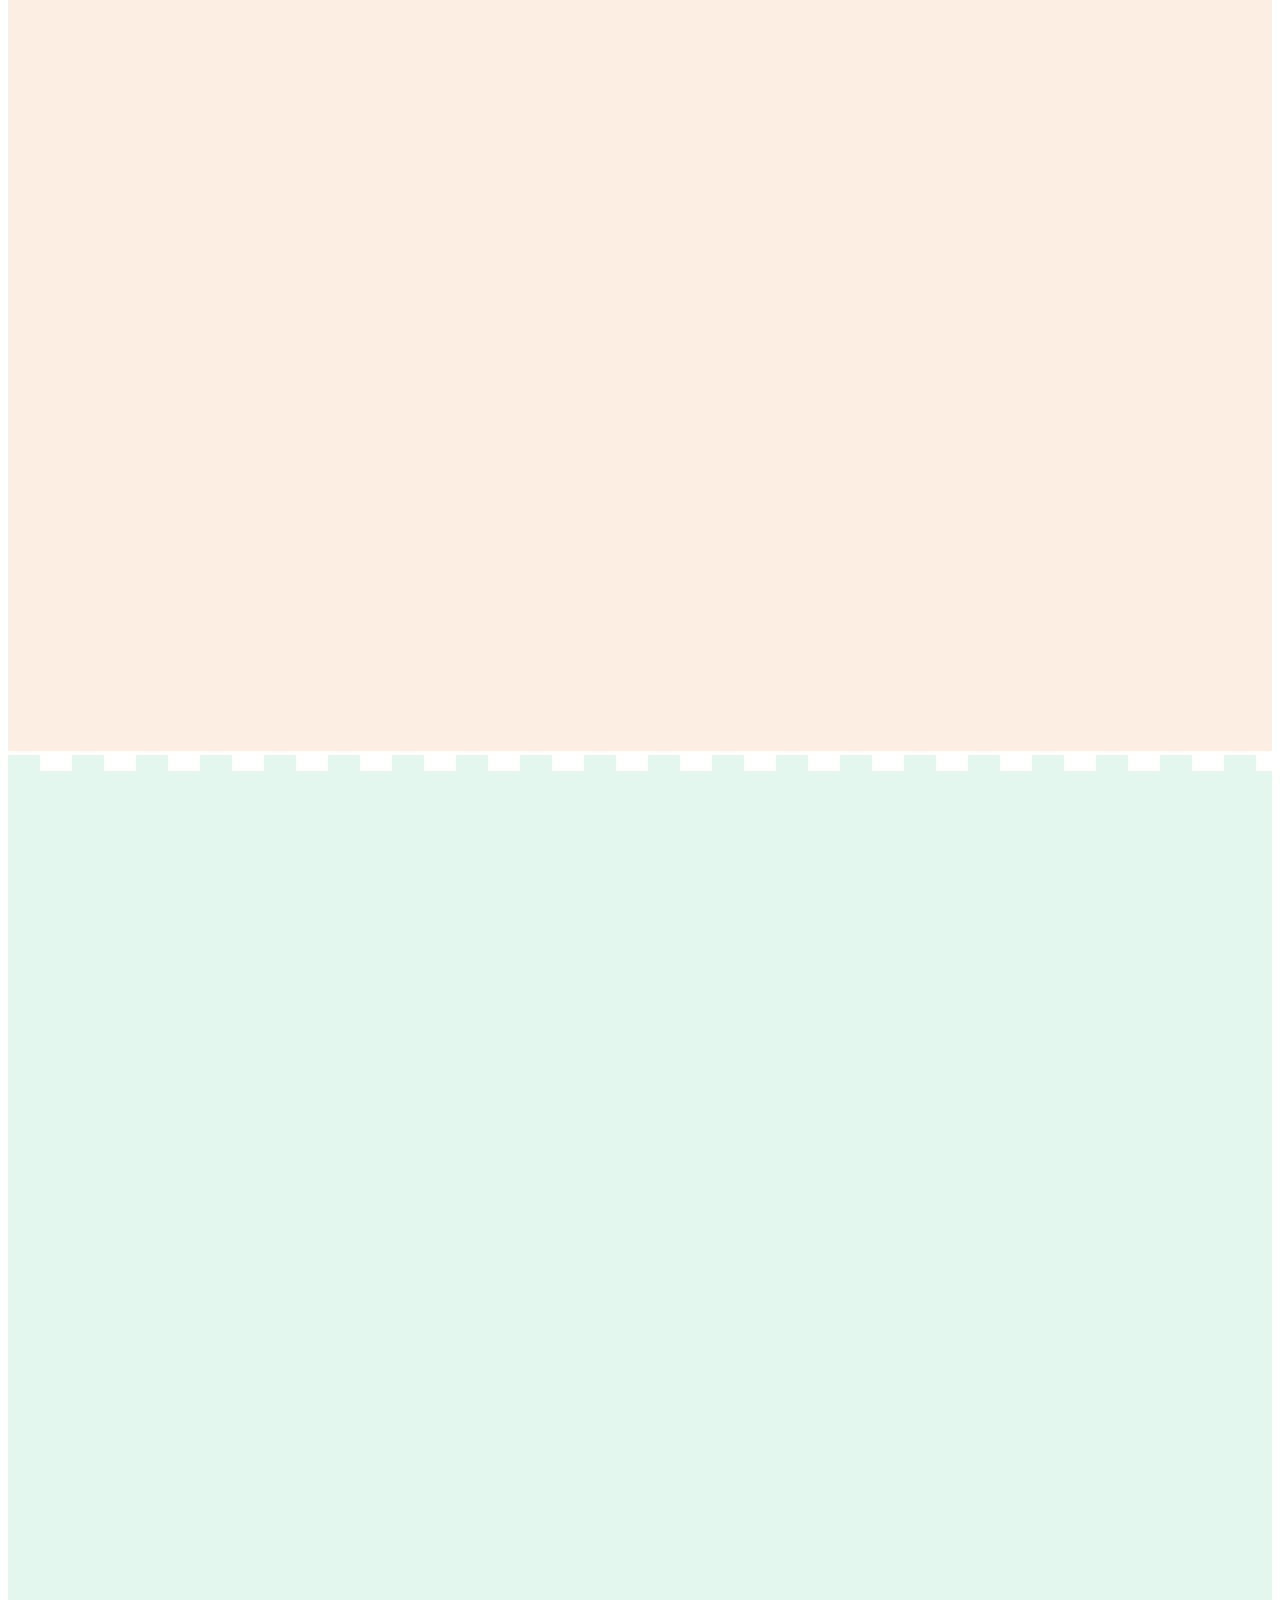
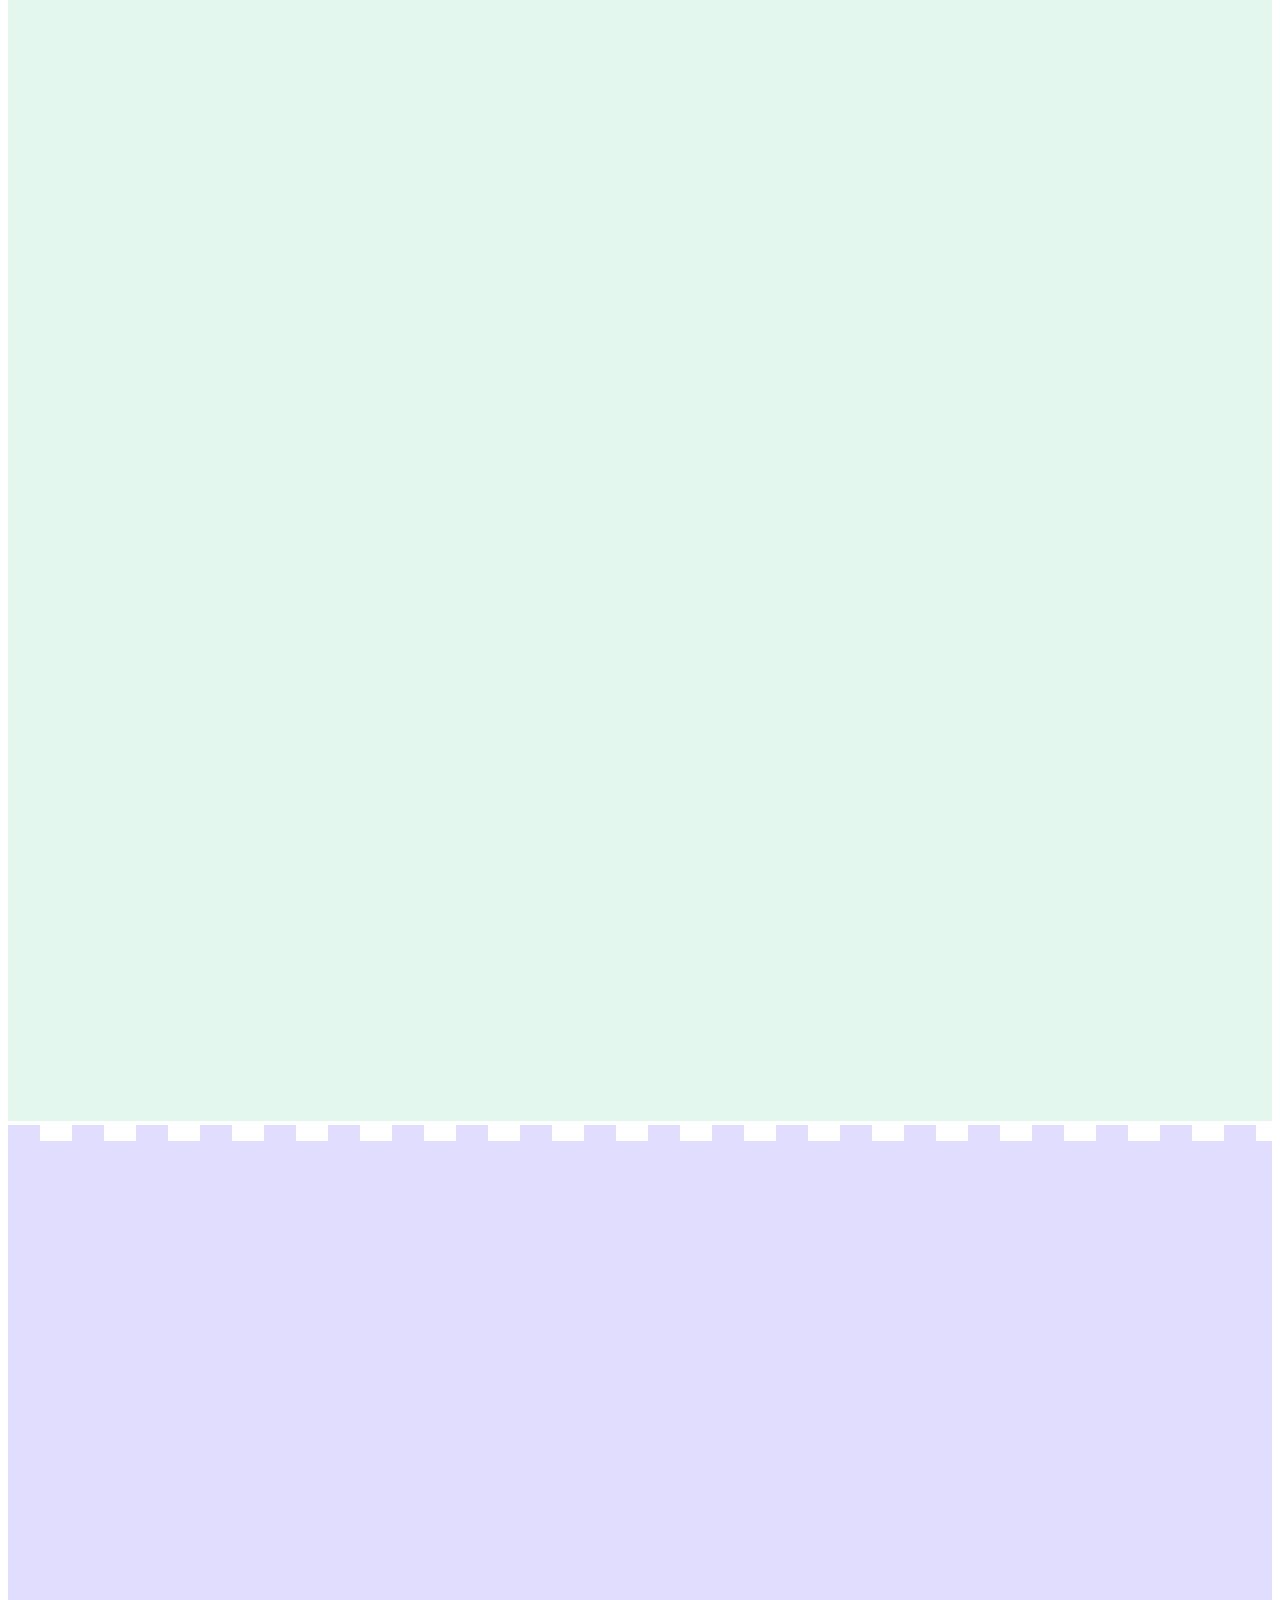
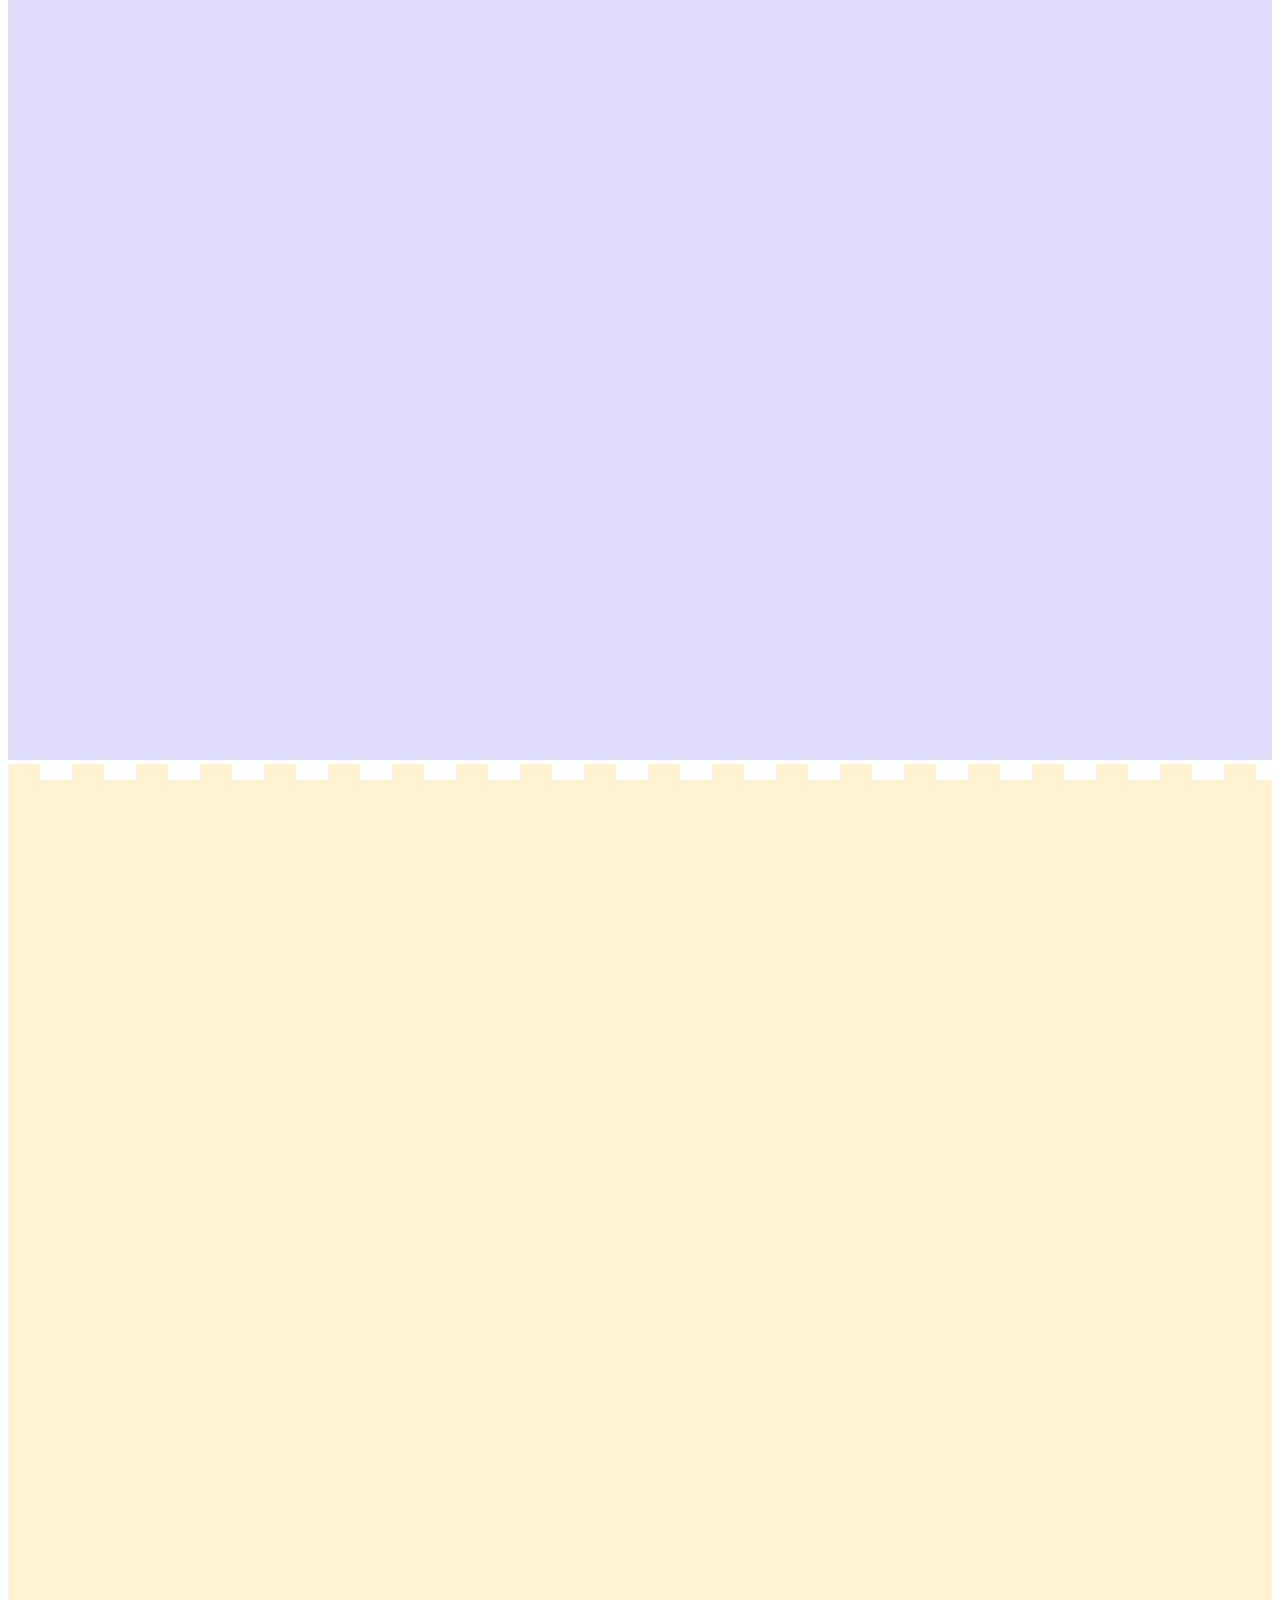
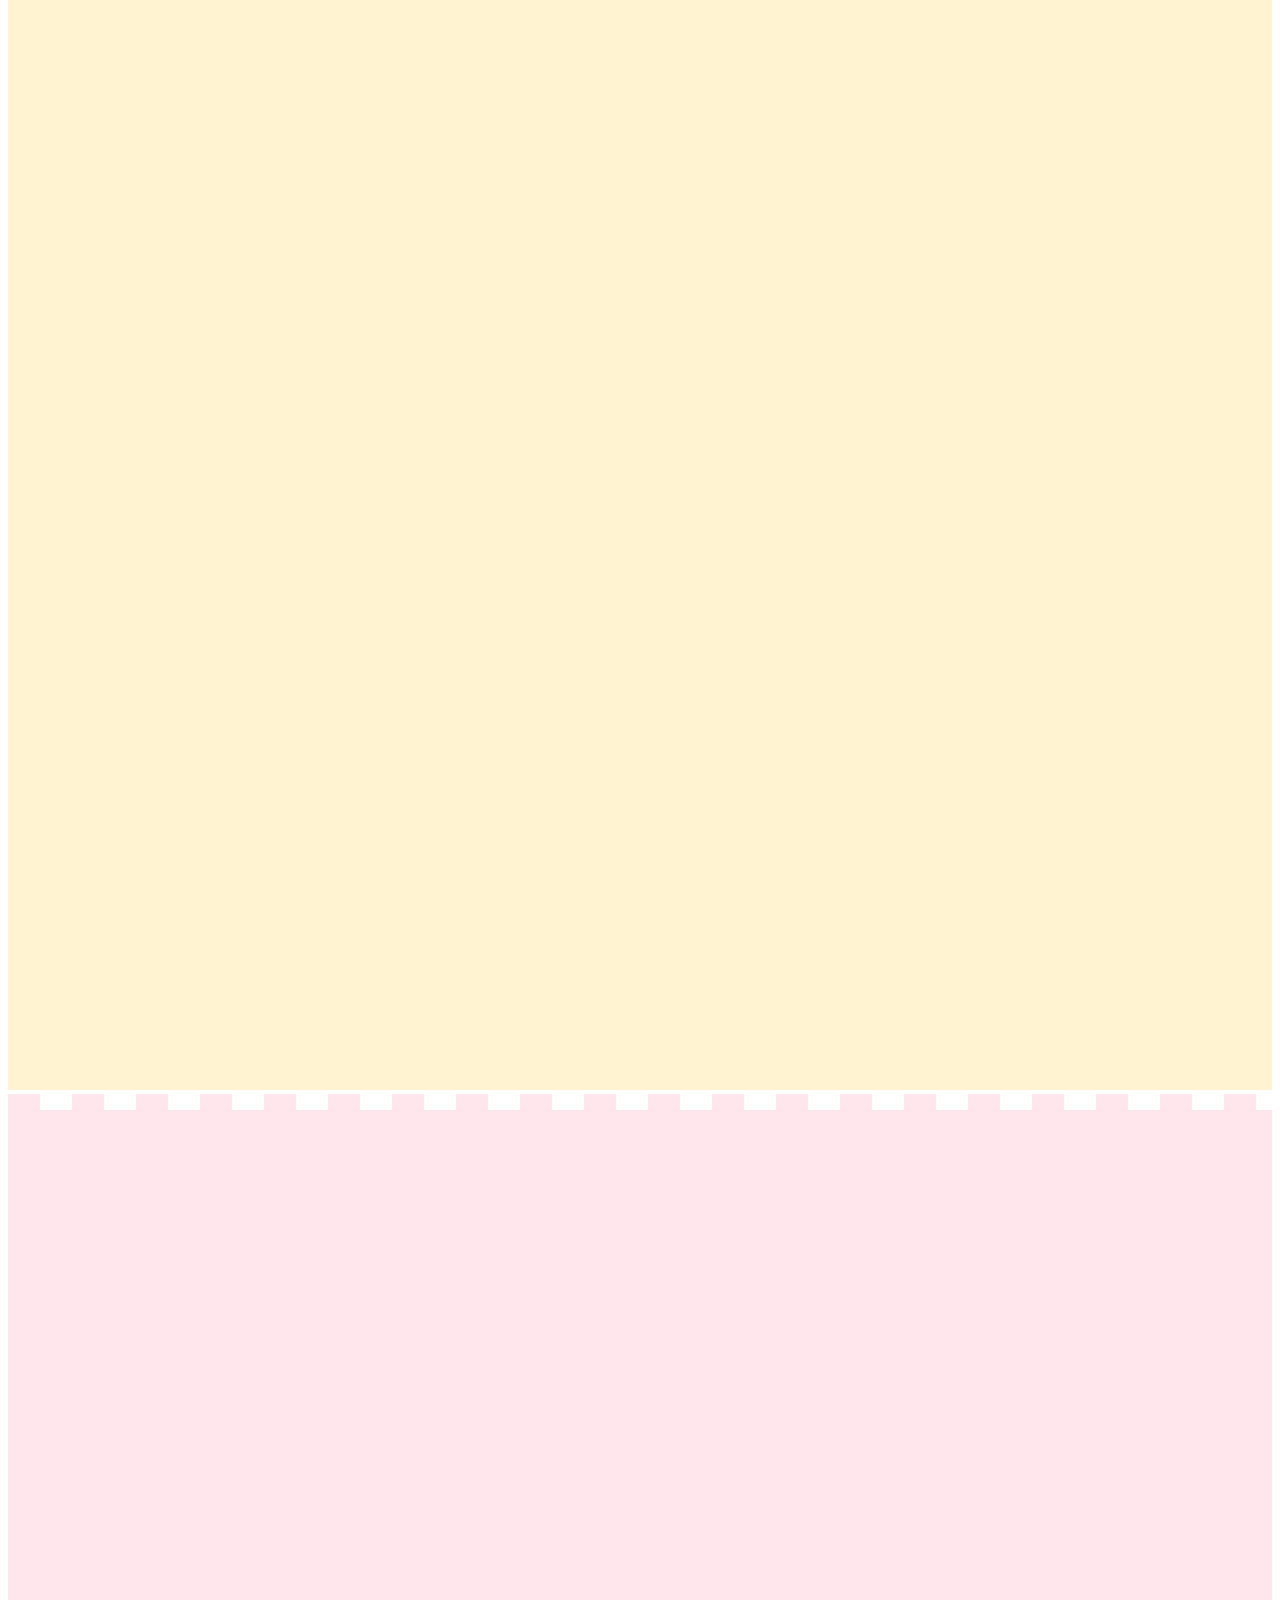
==== commit cf3c9fb2: "Add playful FX layer: hero animations, XP bar, ticker, section tints, confetti, console effects Co-A" ====
--- a/index.html
+++ b/index.html
@@ -1,560 +1,517 @@
-<!doctype html>
-<html lang="en">
-    <head>
-        <meta charset="utf-8">
-        <meta name="viewport" content="width=device-width, initial-scale=1">
-
-        <meta name="description" content="">
-        <meta name="author" content="TemplateMo">
-
-        <title>First Portfolio Bootstrap 5 Theme</title>
-
-        <!-- CSS FILES -->
-        <link rel="preconnect" href="https://fonts.googleapis.com">
-        
-        <link rel="preconnect" href="https://fonts.gstatic.com" crossorigin>
-        
-        <link href="https://fonts.googleapis.com/css2?family=DM+Sans:wght@400;500;700&display=swap" rel="stylesheet">
-
-        <link href="css/bootstrap.min.css" rel="stylesheet">
-
-        <link href="css/bootstrap-icons.css" rel="stylesheet">
-
-        <link href="css/magnific-popup.css" rel="stylesheet">
-
-        <link href="css/blog.css" rel="stylesheet">
-        
-        <link href="css/popup.css" rel="stylesheet">
-
-    </head>
-
-    
-    
-    <body>
-
-        <section class="preloader">
-            <div class="spinner">
-                <span class="spinner-rotate"></span>    
-            </div>
-        </section>
-
-        <nav class="navbar navbar-expand-lg">
-            <div class="container">
-
-                <button class="navbar-toggler" type="button" data-bs-toggle="collapse" data-bs-target="#navbarNav" aria-controls="navbarNav" aria-expanded="false" aria-label="Toggle navigation">
-                    <span class="navbar-toggler-icon"></span>
-                </button>
-
-                <a href="index.html" class="navbar-brand mx-auto mx-lg-0">Blog</a>
-
-                <div class="d-flex align-items-center d-lg-none">
-                    <i class="navbar-icon bi-telephone-plus me-3"></i>
-                    <a class="custom-btn btn" href="#section_5">
-                        534-060-2160
-                    </a>
-                </div>
-
-                <div class="collapse navbar-collapse" id="navbarNav">
-                    <ul class="navbar-nav ms-lg-5">
-                        <li class="nav-item">
-                            <a class="nav-link click-scroll" href="#section_1">Home</a>
-                        </li>
-
-                        <li class="nav-item">
-                            <a class="nav-link click-scroll" href="#section_2">About</a>
-                        </li>
-
-                        <li class="nav-item">
-                            <a class="nav-link click-scroll" href="#section_3">Certificates</a>
-                        </li>
-
-                        <li class="nav-item">
-                            <a class="nav-link click-scroll" href="#section_4">Projects</a>
-                        </li>
-
-                        <li class="nav-item">
-                            <a class="nav-link click-scroll" href="#section_5">Contact</a>
-                        </li>
-                    </ul>
-
-                    <div class="d-lg-flex align-items-center d-none ms-auto">
-                        <i class="navbar-icon bi-telephone-plus me-3"></i>
-                        <a class="custom-btn btn" href="#section_5">
-                            534-060-2160
-                        </a>
-                    </div>
-                </div>
-
-            </div>
-        </nav>
-
-        <main>
-
-            <section class="hero d-flex justify-content-center align-items-center" id="section_1">
-                <div class="container">
-                    <div class="row">
-
-                        <div class="col-lg-7 col-12">
-                            <div class="hero-text">
-                                <div class="hero-title-wrap d-flex align-items-center mb-4">
-                                    <img src="images/FOTO.jpg" class="avatar-image avatar-image-large img-fluid" alt="">
-
-                                    <h1 class="hero-title ms-3 mb-0">Hello friend!</h1>
-                                </div>
-
-                                <h2 class="mb-4">I am open to internship offers</h2>
-                                <p class="mb-4"><a class="custom-btn btn custom-link" href="#section_2">Let's begin</a></p>
-                            </div>
-                        </div>
-
-                        <div class="col-lg-5 col-12 position-relative">
-                            <div class="hero-image-wrap"></div>
-                            <img src="images/portrait-happy-excited-man-holding-laptop-computer.png" class="hero-image img-fluid" alt="">
-                        </div>
-
-                    </div>
-                </div>
-
-                <svg xmlns="http://www.w3.org/2000/svg" viewBox="0 0 1440 320"><path fill="#535da1" fill-opacity="1" d="M0,160L24,160C48,160,96,160,144,138.7C192,117,240,75,288,64C336,53,384,75,432,106.7C480,139,528,181,576,208C624,235,672,245,720,240C768,235,816,213,864,186.7C912,160,960,128,1008,133.3C1056,139,1104,181,1152,202.7C1200,224,1248,224,1296,197.3C1344,171,1392,117,1416,90.7L1440,64L1440,0L1416,0C1392,0,1344,0,1296,0C1248,0,1200,0,1152,0C1104,0,1056,0,1008,0C960,0,912,0,864,0C816,0,768,0,720,0C672,0,624,0,576,0C528,0,480,0,432,0C384,0,336,0,288,0C240,0,192,0,144,0C96,0,48,0,24,0L0,0Z"></path></svg>
-            </section>
-
-
-            <section class="about section-padding" id="section_2">
-                <div class="container">
-                    <div class="row">
-
-                        <div class="col-lg-6 col-12">
-                            <img src="images/foto2.jpg" class="about-image img-fluid" alt="">
-                        </div>
-
-                        <div class="col-lg-6 col-12 mt-5 mt-lg-0">
-                            <div class="about-thumb">
-
-                                <div class="section-title-wrap d-flex justify-content-end align-items-center mb-4">
-                                    <h2 class="text-white me-4 mb-0">My Story</h2>
-
-                                    <img src="images/FOTO.jpg" class="avatar-image img-fluid" alt="">
-                                </div>
-
-                                <h3 class="pt-2 mb-3">About Ferhan Burak</h3>
-
-                                <p>Effective Student committed to learning, developing skills in Data Science, Game Development and team contribution. Self-directed and energetic with superior performance in collaborative environments working independently and collaborating with others ongroup projects.</p>
-
-                                
-                            </div>
-                        </div>
-
-                    </div>
-                </div>
-            </section>
-
-            <section class="featured section-padding">
-                <div class="container">
-                    <div class="row">
-
-                        <div class="col-lg-6 col-12">
-                            <div class="profile-thumb">
-                                <div class="profile-title">
-                                    <h4 class="mb-0">Information</h4>
-                                </div>
-
-                                <div class="profile-body">
-                                    <p>
-                                        <span class="profile-small-title">Name</span> 
-                                        <span>Ferhan Burak OZKAN</span>
-                                    </p>
-
-                                    <p>
-                                        <span class="profile-small-title">Birthday</span> 
-                                        <span>Dec 24, 2001</span>
-                                    </p>
-
-                                    <p>
-                                        <span class="profile-small-title">Phone</span> 
-                                         <span><a href="tel: 534-060-2160">534-060-2160</a></span>
-                                    </p>
-
-                                    <p>
-                                        <span class="profile-small-title">Email</span> 
-                                        <span><a href="mailto:ferhanburak@gmail.com">ferhanburak@gmail.com</a></span>
-                                    </p>
-                                </div>
-                            </div>
-                        </div>
-
-                        <div class="col-lg-6 col-12 mt-5 mt-lg-0">
-                            <div class="about-thumb">
-                                <div class="row">
-                                    <div class="col-lg-6 col-6 featured-border-bottom py-2">
-                                        <strong class="featured-numbers">3</strong>
-
-                                        <p class="featured-text">Years of Experiences</p>
-                                    </div>
-
-                                    <div class="col-lg-6 col-6 featured-border-start featured-border-bottom ps-5 py-2">
-                                        <strong class="featured-numbers">2.51</strong>
-
-                                        <p class="featured-text">CumGPA</p>
-                                    </div>
-
-                                    <div class="col-lg-6 col-6 pt-4">
-                                        <strong class="featured-numbers">40+</strong>
-
-                                        <p class="featured-text">Project Finished</p>
-                                    </div>
-
-                                    <div class="col-lg-6 col-6 featured-border-start ps-5 pt-4">
-                                        <strong class="featured-numbers">20+</strong>
-
-                                        <p class="featured-text">Taken Courses</p>
-                                    </div>
-                                </div>
-                            </div>
-                        </div>
-
-                    </div>
-                </div>
-            </section>
-
-
-            <section class="clients section-padding">
-                <div class="container">
-                    <div class="row align-items-center">
-
-                        <div class="col-lg-12 col-12">
-                            <h3 class="text-center mb-5">Companies I've had worked</h3>
-                        </div>
-
-                        <div class="col-lg-12 col-12 ms-auto clients-item-height">
-                            <a href="https://www.botas.gov.tr" target="_blank">
-                                <img src="images/botas.png" class="clients-image img-fluid" alt="BOTAS">
-                            </a>
-                        </div>
-
-                       
-                    </div>
-                </div>
-            </section>
-
-
-            
-        
-            <section class="Certificates section-padding" id="section_3">
-                <div class="container">
-                    <div class="row">
-                        <div class="col-lg-10 col-12 mx-auto">
-                            <div class="section-title-wrap d-flex justify-content-center align-items-center mb-5">
-                                <img src="images/certifi.jpeg" class="avatar-image img-fluid" alt="">
-                                <h2 class="text-white ms-4 mb-0">Certificates</h2>
-                            </div>
-                            <div class="row pt-lg-5">
-                                <div class="col-lg-6 col-12">
-                                    <div class="Certificates-thumb">
-                                        <div class="d-flex flex-wrap align-items-center border-bottom mb-4 pb-3">
-                                            <h3 class="mb-0" id="udemyTitle">Udemy</h3>
-                                        </div>
-                                        <p>Julia Programming</p>
-                                        <p>Introduction to Object-Oriented Programming with Java</p>
-                                        <p>Object-Oriented and Functional Programming with Java</p>
-                                        <div class="Certificates-icon-wrap d-flex justify-content-center align-items-center">
-                                            <i class="Certificates-icon bi-code"></i>
-                                        </div>
-                                    </div>
-                                </div>
-                                <div class="col-lg-6 col-12">
-                                    <div class="Certificates-thumb Certificates-thumb-up">
-                                        <div class="d-flex flex-wrap align-items-center border-bottom mb-4 pb-3">
-                                            <h3 class="mb-0" id="btkTitle">BTK Akademi</h3>
-                                        </div>
-                                        <p>Python Programming</p>
-                                        <div class="Certificates-icon-wrap d-flex justify-content-center align-items-center">
-                                            <i class="Certificates-icon bi-code"></i>
-                                        </div>
-                                    </div>
-                                </div>
-                                <div class="col-lg-6 col-12">
-                                    <div class="Certificates-thumb">
-                                        <div class="d-flex flex-wrap align-items-center border-bottom mb-4 pb-3">
-                                            <h3 class="mb-0" id="hackathonTitle">Hackathon / Gamejam Projects</h3>
-                                        </div>
-                                        <p>TechCareer Hackathon (TechCareer)</p>
-                                        <div class="Certificates-icon-wrap d-flex justify-content-center align-items-center">
-                                            <i class="Certificates-icon bi-code"></i>
-                                        </div>
-                                    </div>
-                                </div>
-                                <div class="col-lg-6 col-12">
-                                    <div class="Certificates-thumb Certificates-thumb-up">
-                                        <div class="d-flex flex-wrap align-items-center border-bottom mb-4 pb-3">
-                                            <h3 class="mb-0" id="othersTitle">Others</h3>
-                                        </div>
-                                        <p>Canva Kariyer Zirvesi (Etkin Kampüs)</p>
-                                        <p>Blockchain Academy (Etkin Kampüs)</p>
-                                        <p>Otomotiv (Otomotiv Sanayii Derneği)</p>
-                                        <div class="Certificates-icon-wrap d-flex justify-content-center align-items-center">
-                                            <i class="Certificates-icon bi-code"></i>
-                                        </div>
-                                    </div>
-                                </div>
-                            </div>
-                        </div>
-                    </div>
-                </div>
-            </section>
-            
-            <!-- Udemy Popup -->
-            <div id="modalUdemy" class="modal">
-                <div class="modal-content">
-                    <span id="spanUdemy" class="close">&times;</span>
-                    <p><strong>Details for Udemy Certificate</strong></p>
-                    <p>The courses I took extra to improve myself are as stated.</p>
-                    <div class="Certificates-icon-wrap d-flex justify-content-center align-items-center">
-                        
-                    </div>
-                </div>
-            </div>
-            
-            <!-- BTK Akademi Popup -->
-            <div id="modalBTK" class="modal">
-                <div class="modal-content">
-                    <span id="spanBTK" class="close">&times;</span>
-                    <p><strong>Details for BTK Akademi Certificate</strong></p>
-                    <p>The certificates of the free courses that I think may be beneficial to me are as stated.</p>
-                    <div class="Certificates-icon-wrap d-flex justify-content-center align-items-center">
-                        
-                    </div>
-                </div>
-            </div>
-            
-            <!-- Hackathon / Gamejam Projects Popup -->
-            <div id="modalHackathon" class="modal">
-                <div class="modal-content">
-                    <span id="spanHackathon" class="close">&times;</span>
-                    <p><strong>Details for Hackathon / Gamejam Projects Certificate</strong></p>
-                    <p>Certificates of the competitions and events I participated in to improve myself and have fun are stated.</p>
-                    <div class="Certificates-icon-wrap d-flex justify-content-center align-items-center">
-                        
-                    </div>
-                </div>
-            </div>
-            
-            <!-- Others Popup -->
-            <div id="modalOthers" class="modal">
-                <div class="modal-content">
-                    <span id="spanOthers" class="close">&times;</span>
-                    <p><strong>Details for Others Certificates</strong></p>
-                    <p>The certificates of the events I attended to gain knowledge in areas I am curious about outside my own field are stated.</p>
-                    <div class="Certificates-icon-wrap d-flex justify-content-center align-items-center">
-                        
-                    </div>
-                </div>
-            </div>
-            
-            <section class="projects section-padding" id="section_4">
-                <div class="container">
-                    <div class="row">
-                        <div class="col-lg-10 col-12 mx-auto">
-                            <div class="section-title-wrap d-flex justify-content-center align-items-center mb-4">
-                                <img src="images/proj.avif" class="avatar-image img-fluid" alt="">
-                                <h2 class="text-white ms-4 mb-0">Projects</h2>
-                            </div>
-                        </div>
-                        <div class="clearfix"></div>
-            
-                        <div class="col-lg-4 col-md-6 col-12">
-                            <div class="projects-thumb">
-                                <div class="projects-info">
-                                    <small class="projects-tag">Game</small>
-                                    <h3 class="projects-title" id="interviewTitle">Interview Simulation</h3>
-                                    <p>12/2023</p>
-                                </div>
-                                <a href="#modalInterview" class="popup-link">
-                                    <img src="images/projects/interviewsim.jpg" class="projects-image img-fluid" alt="">
-                                </a>
-                            </div>
-                        </div>
-            
-                        <div class="col-lg-4 col-md-6 col-12">
-                            <div class="projects-thumb">
-                                <div class="projects-info">
-                                    <small class="projects-tag">AI</small>
-                                    <h3 class="projects-title" id="botasTitle">BOTAS Warehouse System</h3>
-                                    <p>07/2023</p>
-                                </div>
-                                <a href="#modalBOTAS" class="popup-link">
-                                    <img src="images/projects/botasai.jpg" class="projects-image img-fluid" alt="">
-                                </a>
-                            </div>
-                        </div>
-            
-                        <div class="col-lg-4 col-md-6 col-12">
-                            <div class="projects-thumb">
-                                <div class="projects-info">
-                                    <small class="projects-tag">Game</small>
-                                    <h3 class="projects-title" id="blackjackTitle">2D Blackjack</h3>
-                                    <p>03/2022</p>
-                                </div>
-                                <a href="#modalBlackjack" class="popup-link">
-                                    <img src="images/projects/bj.avif" class="projects-image img-fluid" alt="">
-                                </a>
-                            </div>
-                        </div>
-                        <div class="col-12 d-flex justify-content-center mt-4">
-                            <a href="https://github.com/ferhanburak" class="btn btn-primary">See GitHub for More</a>
-                        </div>
-                    </div>
-                </div>
-            </section>
-            
-            <!-- Interview Simulation Popup -->
-            <div id="modalInterview" class="modal">
-                <div class="modal-content">
-                    <span id="spanInterview" class="close">&times;</span>
-                    <p><strong>Details for Interview Simulation</strong></p>
-                    <p>In order to make the interviews more fun and comfortable, this has been turned into a card game. Answer the question cards with your answer cards, remember that each answer will return to you as a skill point and show which department you have a suitable personality for!</p>
-                    
-                    <div class="Certificates-icon-wrap d-flex justify-content-center align-items-center">
-                        <i class="Certificates-icon bi-code"></i>
-                    </div>
-                    <div class="d-flex justify-content-center mt-3">
-                        <a href="https://github.com/ferhanburak" class="btn btn-primary">See GitHub for More</a>
-                    </div>
-                </div>
-            </div>
-            
-            <!-- BOTAS Warehouse System Popup -->
-            <div id="modalBOTAS" class="modal">
-                <div class="modal-content">
-                    <span id="spanBOTAS" class="close">&times;</span>
-                    <p><strong>Details for BOTAS Warehouse System</strong></p>
-                    <p>Creating a warehouse system for BOTAS by training an artificial intelligence that detects objects with machine learning and integrating it into a mobile application.</p>
-                    
-                    <div class="Certificates-icon-wrap d-flex justify-content-center align-items-center">
-                        <i class="Certificates-icon bi-code"></i>
-                    </div>
-                    <div class="d-flex justify-content-center mt-3">
-                        <a href="https://github.com/ferhanburak" class="btn btn-primary">See GitHub for More</a>
-                    </div>
-                </div>
-            </div>
-            
-            <!-- 2D Blackjack Popup -->
-            <div id="modalBlackjack" class="modal">
-                <div class="modal-content">
-                    <span id="spanBlackjack" class="close">&times;</span>
-                    <p><strong>Details for 2D Blackjack</strong></p>
-                    <p>The rules are clear, place your bet and play to win, good luck!</p>
-                    
-                    <div class="Certificates-icon-wrap d-flex justify-content-center align-items-center">
-                        <i class="Certificates-icon bi-code"></i>
-                    </div>
-                    <div class="d-flex justify-content-center mt-3">
-                        <a href="https://github.com/ferhanburak" class="btn btn-primary">See GitHub for More</a>
-                    </div>
-                </div>
-            </div>
-            
-            
-    
-            
-            
-
-    
-            
-
-            <section class="contact section-padding" id="section_5">
-                <div class="container">
-                    <div class="row">
-                        <div class="col-lg-6 col-md-8 col-12">
-                            <div class="section-title-wrap d-flex justify-content-center align-items-center mb-5">
-                                <img src="images/contact.jpeg" class="avatar-image img-fluid" alt="">
-                                <h2 class="text-white ms-4 mb-0">Say Hi</h2>
-                            </div>
-                        </div>
-                        <div class="clearfix"></div>
-                        <div class="col-lg-3 col-md-6 col-12 pe-lg-0">
-                            <div class="contact-info contact-info-border-start d-flex flex-column">
-                                <strong class="site-footer-title d-block mt-4 mb-3">Stay connected</strong>
-                                <ul class="social-icon">
-                                    <li class="social-icon-item"><a href="https://twitter.com/J3urak7" class="social-icon-link bi-twitter" target="_blank"></a></li>
-                                    <li class="social-icon-item"><a href="https://www.instagram.com/burakk_7_" class="social-icon-link bi-instagram" target="_blank"></a></li>
-                                    <li class="social-icon-item"><a href="https://github.com/ferhanburak" class="social-icon-link bi-github" target="_blank"></a></li>
-                                    <li class="social-icon-item"><a href="https://www.linkedin.com/in/ferhan-burak-özkan-baa829227/" class="social-icon-link bi-linkedin" target="_blank"></a></li>
-                                </ul>
-                                <strong class="site-footer-title d-block mt-4 mb-3">looking for internship</strong>
-                                <p class="mb-0">I am open to internship offers</p>
-                            </div>
-                        </div>
-                        <div class="col-lg-3 col-md-6 col-12 ps-lg-0">
-                            <div class="contact-info d-flex flex-column">
-                                <strong class="site-footer-title d-block mb-3">About</strong>
-                                <p class="mb-2">Burak a 3rd year software engineering student and improve himself every day.</p>
-                                <strong class="site-footer-title d-block mt-4 mb-3">Email</strong>
-                                <p><a href="mailto:ferhanburak@gmail.com">ferhanburak@gmail.com</a></p>
-                                <strong class="site-footer-title d-block mt-4 mb-3">Call</strong>
-                                <p class="mb-0"><a href="tel: 534-060-2160">534-060-2160</a></p>
-                            </div>
-                        </div>
-                        <div class="col-lg-6 col-12 mt-5 mt-lg-0">
-                            <form action="https://formspree.io/f/mleqqlyy" method="POST" class="contact-form">
-                                <div class="form-group">
-                                    <label for="name">Name:</label>
-                                    <input type="text" id="name" name="name" class="form-control">
-                                </div>
-                                <div class="form-group">
-                                    <label for="email">Email:</label>
-                                    <input type="email" id="email" name="email" class="form-control">
-                                </div>
-                                <div class="form-group">
-                                    <label for="message">Message:</label>
-                                    <textarea id="message" name="message" class="form-control"></textarea>
-                                </div>
-                                <button type="submit" class="btn btn-primary">Send</button>
-                            </form>
-                            
-                        </div>
-                    </div>
-                </div>
-            </section>
-            
-            
-            <!-- Confirmation message -->
-            <div id="confirmationMessage" style="display: none;">
-                Form successfully submitted!
-            </div>
-      
-
-        </main>
-
-        <footer class="site-footer">
-            <div class="container">
-                <div class="row">
-
-                    <div class="col-lg-12 col-12">
-                        <div class="copyright-text-wrap">
-                            <p class="mb-0">
-                                <span class="copyright-text">Copyright © 2024 <a href="#">Iniuria</a> Company. All rights reserved.</span>
-                                Design: 
-                                <a rel="sponsored" href="https://github.com/ferhanburak" target="_blank">FerhanBurak</a>
-                            </p>
-                        </div>
-                    </div>
-
-                </div>
-            </div>
-        </footer>
-
-        <!-- JAVASCRIPT FILES -->
-        <script src="js/jquery.min.js"></script>
-        <script src="js/bootstrap.min.js"></script>
-        <script src="js/jquery.sticky.js"></script>
-        <script src="js/click-scroll.js"></script>
-        <script src="js/jquery.magnific-popup.min.js"></script>
-        <script src="js/magnific-popup-options.js"></script>
-        <script src="js/custom.js"></script>
-        <script src="js/popup-projects.js"></script>
-        <script src="js/popup-certificates.js"></script>
-        <script src="js/confirmation.js"></script>
-
-    </body>
-</html>+<!doctype html>
+<html lang="en">
+<head>
+    <meta charset="utf-8">
+    <meta name="viewport" content="width=device-width, initial-scale=1">
+
+    <title>Ferhan Burak Özkan — Software Engineer</title>
+    <meta name="description" content="Portfolio of Ferhan Burak Özkan, a software engineer building mobile, web and AI products: React Native, Flutter, Next.js, Firebase and machine learning.">
+    <meta name="author" content="Ferhan Burak Özkan">
+    <meta name="theme-color" content="#eceffd">
+    <link rel="canonical" href="https://ferhanburak.github.io/ferhanburakblog/">
+
+    <meta property="og:type" content="website">
+    <meta property="og:title" content="Ferhan Burak Özkan — Software Engineer">
+    <meta property="og:description" content="Mobile, web and AI projects. Slide a disc into the console to explore them.">
+    <meta property="og:url" content="https://ferhanburak.github.io/ferhanburakblog/">
+    <meta property="og:image" content="https://ferhanburak.github.io/ferhanburakblog/images/FOTO.jpg">
+    <meta name="twitter:card" content="summary">
+
+    <link rel="icon" href="data:image/svg+xml,%3Csvg xmlns='http://www.w3.org/2000/svg' viewBox='0 0 8 8' shape-rendering='crispEdges'%3E%3Cpath fill='%235b5bd6' d='M1 0h2v1h1v1H1zM5 0h2v1h1v3H7v1H6v1H5v1H3V6H2V5H1V4H0V1h1v1h1V1h3z'/%3E%3C/svg%3E">
+
+    <link rel="preconnect" href="https://fonts.googleapis.com">
+    <link rel="preconnect" href="https://fonts.gstatic.com" crossorigin>
+    <link href="https://fonts.googleapis.com/css2?family=DM+Sans:wght@400;500;700;800&family=Press+Start+2P&family=VT323&display=swap" rel="stylesheet">
+    <link href="css/bootstrap-icons.css" rel="stylesheet">
+    <link href="css/retro.css" rel="stylesheet">
+    <link href="css/fx.css" rel="stylesheet">
+
+    <script>document.documentElement.classList.add("js");</script>
+
+    <script type="application/ld+json">
+    {
+      "@context": "https://schema.org",
+      "@type": "Person",
+      "name": "Ferhan Burak Özkan",
+      "jobTitle": "Software Engineer",
+      "url": "https://ferhanburak.github.io/ferhanburakblog/",
+      "alumniOf": "Çankaya University",
+      "sameAs": [
+        "https://github.com/ferhanburak",
+        "https://www.linkedin.com/in/ferhan-burak-%C3%B6zkan-baa829227/"
+      ]
+    }
+    </script>
+</head>
+
+<body>
+    <a class="skip-link" href="#main">Skip to content</a>
+    <div class="xp" aria-hidden="true"><span class="xp-fill"></span><span class="xp-label">XP</span></div>
+
+    <header class="site-nav-wrap">
+        <nav class="site-nav clay" aria-label="Main">
+            <a href="#home" class="brand">
+                <span class="brand-icon" data-px="star" style="--px2:#ffc857"></span>
+                <span>Ferhan Burak</span>
+            </a>
+
+            <button class="nav-toggle" type="button" aria-expanded="false" aria-controls="navLinks" aria-label="Toggle navigation">
+                <span></span><span></span><span></span>
+            </button>
+
+            <ul class="nav-links" id="navLinks">
+                <li><a href="#home">Home</a></li>
+                <li><a href="#about">About</a></li>
+                <li><a href="#experience">Experience</a></li>
+                <li><a href="#projects">Projects</a></li>
+                <li><a href="#certificates">Awards</a></li>
+                <li><a href="#contact">Contact</a></li>
+                <li class="nav-cta"><a class="clay-btn clay-btn-sm" href="assets/cv.pdf" download="Ferhan_Burak_Ozkan_CV.pdf"><i class="bi bi-download" aria-hidden="true"></i> CV</a></li>
+            </ul>
+        </nav>
+    </header>
+
+    <main id="main">
+
+        <!-- HERO -->
+        <section class="hero" id="home">
+            <div class="container hero-grid">
+                <div class="hero-text reveal">
+                    <p class="kicker"><span data-px="coin" style="--px2:#ffc857;--px3:#a77a00"></span> Player 1 ready</p>
+                    <h1>Ferhan Burak <span class="hl">Özkan</span></h1>
+                    <p class="hero-role" aria-label="Software Engineer: Mobile, Frontend, AI">Software Engineer <span aria-hidden="true">·</span> <span class="type" data-words="Mobile apps|Web frontends|AI &amp; ML|Network security" aria-hidden="true">Mobile · Frontend · AI</span><span class="cursor" aria-hidden="true">_</span></p>
+                    <p class="hero-lead">I ship end-to-end products, from a GPS app live on Google Play to an award-winning IoT healthcare project, using React Native, Flutter, Next.js, Firebase and machine learning.</p>
+
+                    <ul class="hero-badges">
+                        <li class="chip chip-accent"><i class="bi bi-trophy" aria-hidden="true"></i> 1st place, Çankaya R&amp;D Market</li>
+                        <li class="chip"><i class="bi bi-geo-alt" aria-hidden="true"></i> Ankara, Türkiye</li>
+                    </ul>
+
+                    <div class="hero-actions">
+                        <a class="clay-btn" href="#projects"><span aria-hidden="true">▶</span> Play my projects</a>
+                        <a class="clay-btn clay-btn-ghost" href="assets/cv.pdf" download="Ferhan_Burak_Ozkan_CV.pdf"><i class="bi bi-download" aria-hidden="true"></i> Download CV</a>
+                    </div>
+                </div>
+
+                <div class="hero-visual reveal">
+                    <div class="portrait clay">
+                        <img src="images/FOTO.jpg" alt="Portrait of Ferhan Burak Özkan" width="725" height="796">
+                    </div>
+                    <span class="float float-1" data-px="star" style="--px2:#fff"></span>
+                    <span class="float float-2" data-px="heart" style="--px2:#fff"></span>
+                    <span class="float float-3" data-px="coin" style="--px2:#ffc857;--px3:#a77a00"></span>
+                </div>
+            </div>
+        </section>
+
+        <div class="ticker" aria-hidden="true">
+            <div class="ticker-track">
+                <span>REACT NATIVE ★ FLUTTER ★ NEXT.JS ★ TYPESCRIPT ★ FIREBASE ★ PYTORCH ★ LLM FINE-TUNING ★ NETWORK SECURITY ★ GOOGLE PLAY LIVE ★</span>
+                <span>REACT NATIVE ★ FLUTTER ★ NEXT.JS ★ TYPESCRIPT ★ FIREBASE ★ PYTORCH ★ LLM FINE-TUNING ★ NETWORK SECURITY ★ GOOGLE PLAY LIVE ★</span>
+            </div>
+        </div>
+
+        <!-- ABOUT -->
+        <section class="section" id="about">
+            <div class="container">
+                <header class="section-head reveal">
+                    <h2 class="section-title"><span data-px="star" style="--px2:#ffc857"></span> About</h2>
+                    <p class="section-sub">Frontend and mobile engineer with a security and machine-learning streak.</p>
+                </header>
+
+                <div class="about-grid">
+                    <div class="clay card reveal">
+                        <p>I'm a software engineer specializing in frontend and mobile development across React Native, Expo, TypeScript, Next.js and Flutter. I like taking a product from concept to production: TrackSnap is live on Google Play, BALSA Dekor runs on a custom domain, and ScoliSense won first place at Çankaya University's 18th R&amp;D Market with TÜBİTAK 2209-A support.</p>
+                        <p>I also have hands-on experience in network security and in open-source LLM fine-tuning and computer vision.</p>
+
+                        <ul class="stat-row" aria-label="Highlights">
+                            <li><strong data-count="3">3</strong><span>internships: CBERNET, Nokia, BOTAŞ</span></li>
+                            <li><strong data-count="98" data-suffix="%">98%</strong><span>test accuracy, traffic-sign CNN</span></li>
+                            <li><strong data-count="20" data-suffix="+">20+</strong><span>testers in Google Play closed testing</span></li>
+                            <li><strong data-count="50" data-suffix="+">50+</strong><span>products in the BALSA Dekor catalog</span></li>
+                        </ul>
+                    </div>
+
+                    <div class="clay card reveal">
+                        <h3 class="card-title">Skills</h3>
+                        <dl class="skills">
+                            <dt>Mobile</dt>
+                            <dd><ul class="chips"><li>React Native</li><li>Expo</li><li>TypeScript</li><li>Flutter</li><li>Dart</li><li>Google Maps SDK</li><li>BLE</li></ul></dd>
+
+                            <dt>Frontend &amp; Web</dt>
+                            <dd><ul class="chips"><li>React</li><li>Next.js</li><li>Vite</li><li>Tailwind CSS</li><li>Angular</li><li>HTML5 / CSS3</li><li>SSR</li></ul></dd>
+
+                            <dt>Backend &amp; Cloud</dt>
+                            <dd><ul class="chips"><li>Firebase</li><li>Cloud Functions</li><li>Node.js</li><li>Express</li><li>REST APIs</li><li>Vercel</li></ul></dd>
+
+                            <dt>AI &amp; ML</dt>
+                            <dd><ul class="chips"><li>Python</li><li>PyTorch</li><li>LLM fine-tuning</li><li>LoRA</li><li>CNN</li><li>Computer vision</li></ul></dd>
+
+                            <dt>Security</dt>
+                            <dd><ul class="chips"><li>Firewalls</li><li>IDS / IPS</li><li>OSI model</li><li>Traffic analysis</li><li>Threat mitigation</li></ul></dd>
+
+                            <dt>Testing &amp; DevOps</dt>
+                            <dd><ul class="chips"><li>Vitest</li><li>Testing Library</li><li>Selenium</li><li>ESLint</li><li>EAS Build</li><li>Git / GitHub</li><li>Docker</li><li>Postman</li></ul></dd>
+
+                            <dt>Data &amp; Design</dt>
+                            <dd><ul class="chips"><li>PostgreSQL</li><li>MySQL</li><li>Figma</li></ul></dd>
+                        </dl>
+                    </div>
+                </div>
+            </div>
+        </section>
+
+        <!-- EXPERIENCE -->
+        <section class="section" id="experience">
+            <div class="container">
+                <header class="section-head reveal">
+                    <h2 class="section-title"><span data-px="box" style="--px3:#fff"></span> Experience</h2>
+                    <p class="section-sub">Three internships across security, AI tooling and mobile.</p>
+                </header>
+
+                <ol class="timeline">
+                    <li class="clay card reveal">
+                        <div class="tl-head">
+                            <h3>Cybersecurity &amp; Network Engineer Intern <span class="at">· CBERNET</span></h3>
+                            <p class="tl-date">Oct 2025 – Sep 2026</p>
+                        </div>
+                        <ul class="points">
+                            <li>Analyzed traffic across the 7 OSI layers to spot protocol anomalies and security breaches in an enterprise network.</li>
+                            <li>Configured and monitored next-generation firewalls with IDS / IPS to filter malicious packets and enforce perimeter policy.</li>
+                            <li>Took part in vulnerability assessments, internal network audits and automated log analysis for hardening and compliance.</li>
+                        </ul>
+                    </li>
+
+                    <li class="clay card reveal">
+                        <div class="tl-head">
+                            <h3>Software Engineer Intern <span class="at">· Nokia</span></h3>
+                            <p class="tl-date">Jul 2025 – Sep 2025</p>
+                        </div>
+                        <ul class="points">
+                            <li>Built an internal AI chatbot that helps engineering teams search and navigate technical network documentation.</li>
+                            <li>Wrote automated end-to-end regression and UI tests with Selenium to catch visual and functional regressions before releases.</li>
+                            <li>Worked in an Agile team with daily standups, bi-weekly sprint planning and regular peer code reviews.</li>
+                        </ul>
+                    </li>
+
+                    <li class="clay card reveal">
+                        <div class="tl-head">
+                            <h3>Software Engineer Intern, Mobile <span class="at">· BOTAŞ</span></h3>
+                            <p class="tl-date">Jul 2023 – Aug 2023</p>
+                        </div>
+                        <ul class="points">
+                            <li>Developed a Flutter (Dart) inventory app that digitizes daily warehouse tracking.</li>
+                            <li>Integrated on-device machine-learning models for barcode and item recognition, cutting manual inventory logs.</li>
+                            <li>Implemented background sync so offline entries reconcile correctly with company databases.</li>
+                        </ul>
+                    </li>
+                </ol>
+
+                <div class="edu-row reveal">
+                    <div class="clay card card-sm">
+                        <h3 class="card-title"><i class="bi bi-mortarboard" aria-hidden="true"></i> Education</h3>
+                        <p><strong>Çankaya University</strong>, B.Sc. Software Engineering (English)<br><span class="muted">Ankara, Türkiye · 2020 – 2025</span></p>
+                    </div>
+                    <div class="clay card card-sm">
+                        <h3 class="card-title"><i class="bi bi-translate" aria-hidden="true"></i> Languages</h3>
+                        <p><strong>Turkish</strong> native · <strong>English</strong> full professional (iTEP Level 4) · <strong>German</strong> elementary</p>
+                    </div>
+                </div>
+            </div>
+        </section>
+
+        <!-- PROJECTS: the console -->
+        <section class="section section-arcade" id="projects">
+            <div class="container">
+                <header class="section-head reveal">
+                    <h2 class="section-title"><span data-px="gamepad" style="--px3:#fff"></span> Projects</h2>
+                    <p class="section-sub">Drag a disc into the console to launch a project. On touch or keyboard, just tap or press Enter on a disc.</p>
+                </header>
+
+                <div class="arcade">
+                    <div class="console-wrap reveal">
+                        <div class="console clay" id="console" data-state="idle">
+                            <div class="console-top">
+                                <div class="tray" id="tray">
+                                    <span class="tray-slot" aria-hidden="true"></span>
+                                    <span class="tray-hint" aria-hidden="true">DROP DISC HERE</span>
+                                </div>
+                            </div>
+                            <div class="console-face">
+                                <div class="screen" role="status" aria-live="polite">
+                                    <span class="screen-text" id="screenText">INSERT DISC</span><span class="cursor" aria-hidden="true">_</span>
+                                    <span class="screen-bar" id="screenBar" aria-hidden="true"><i></i></span>
+                                </div>
+                                <div class="console-meta" aria-hidden="true">
+                                    <span class="led" id="ledPower"></span>
+                                    <span class="led led-disc"></span>
+                                    <span class="console-brand">PX-7</span>
+                                </div>
+                            </div>
+                        </div>
+                        <div class="arcade-bar">
+                            <p class="arcade-hint" aria-hidden="true"><span data-px="star" style="--px2:#fff;color:#ffc857"></span> 7 discs on the shelf</p>
+                            <button class="snd" id="sndBtn" type="button" aria-pressed="false" aria-label="Sound effects: off"><span aria-hidden="true">SND</span> <b aria-hidden="true">OFF</b></button>
+                        </div>
+                    </div>
+
+                    <div class="shelf clay-inset reveal" role="group" aria-label="Project discs">
+                        <button type="button" class="disc" data-hint="1" data-project="trackSnap" style="--d1:#5b5bd6;--d2:#6ec6ff" aria-label="TrackSnap. Drag into the console or press Enter to open">
+                            <span class="disc-art"><span class="disc-label" data-px="pin" style="--px2:#fff"></span></span>
+                            <span class="disc-name">TrackSnap</span><span class="disc-year">2026 –</span>
+                        </button>
+                        <button type="button" class="disc" data-project="balsa" style="--d1:#e8745f;--d2:#ffc857" aria-label="BALSA Dekor. Drag into the console or press Enter to open">
+                            <span class="disc-art"><span class="disc-label" data-px="store" style="--px2:#fff;--px3:#ffc857"></span></span>
+                            <span class="disc-name">BALSA Dekor</span><span class="disc-year">2026 –</span>
+                        </button>
+                        <button type="button" class="disc" data-project="scolisense" style="--d1:#e0527a;--d2:#ffa3b8" aria-label="ScoliSense. Drag into the console or press Enter to open">
+                            <span class="disc-art"><span class="disc-label" data-px="heart" style="--px2:#fff"></span></span>
+                            <span class="disc-name">ScoliSense</span><span class="disc-year">2024 –</span>
+                        </button>
+                        <button type="button" class="disc" data-project="ai" style="--d1:#2fa882;--d2:#9be7c4" aria-label="Applied AI and ML. Drag into the console or press Enter to open">
+                            <span class="disc-art"><span class="disc-label" data-px="chip" style="--px2:#fff"></span></span>
+                            <span class="disc-name">Applied AI / ML</span><span class="disc-year">2025</span>
+                        </button>
+                        <button type="button" class="disc" data-project="botas" style="--d1:#3b6fd0;--d2:#9cc0ff" aria-label="BOTAŞ Warehouse System. Drag into the console or press Enter to open">
+                            <span class="disc-art"><span class="disc-label" data-px="box" style="--px3:#fff"></span></span>
+                            <span class="disc-name">BOTAŞ Warehouse</span><span class="disc-year">2023</span>
+                        </button>
+                        <button type="button" class="disc" data-project="interview" style="--d1:#8a5bd6;--d2:#d5b8ff" aria-label="Interview Simulation. Drag into the console or press Enter to open">
+                            <span class="disc-art"><span class="disc-label" data-px="bubble" style="--px2:#fff"></span></span>
+                            <span class="disc-name">Interview Sim</span><span class="disc-year">2023</span>
+                        </button>
+                        <button type="button" class="disc" data-project="blackjack" style="--d1:#2b2d5e;--d2:#7d80c8" aria-label="2D Blackjack. Drag into the console or press Enter to open">
+                            <span class="disc-art"><span class="disc-label" data-px="spade"></span></span>
+                            <span class="disc-name">2D Blackjack</span><span class="disc-year">2022</span>
+                        </button>
+                    </div>
+                </div>
+            </div>
+
+            <!-- Project details (cloned into the dialog) -->
+            <div hidden id="projectData">
+
+                <article data-project="trackSnap" data-title="TrackSnap">
+                    <header class="dlg-head">
+                        <span class="dlg-icon" data-px="pin" style="--px2:#fff"></span>
+                        <div>
+                            <p class="eyebrow">Creator &amp; Lead Mobile Developer · 2026 – Present</p>
+                            <h3>TrackSnap: GPS Driving &amp; Route Logging App</h3>
+                        </div>
+                    </header>
+                    <ul class="badges"><li class="chip chip-mint">Live on Google Play</li><li class="chip">Production track approved</li><li class="chip">iOS App Store review in progress</li></ul>
+                    <ul class="points">
+                        <li>Architected a mobile app with React Native, Expo Router and TypeScript (React 19), paired with a React, Vite and Tailwind admin portal.</li>
+                        <li>Delivered GPS tracking and live map views with Google Maps SDK, Expo Location and Task Manager.</li>
+                        <li>Built the backend on Firebase (Auth, Firestore, Realtime DB, Cloud Functions), secured with App Check (Play Integrity) and covered by Vitest, React Testing Library and the Firebase Emulator Suite.</li>
+                        <li>Ran the full Google Play release: closed testing with 20+ active testers, automated EAS production AAB builds and store compliance.</li>
+                    </ul>
+                    <ul class="chips"><li>React Native</li><li>Expo Router</li><li>TypeScript</li><li>Firebase</li><li>Google Maps SDK</li><li>Vite</li><li>Vitest</li><li>EAS Build</li></ul>
+                    <!-- TODO: add the Google Play listing URL as a link here -->
+                </article>
+
+                <article data-project="balsa" data-title="BALSA Dekor">
+                    <header class="dlg-head">
+                        <span class="dlg-icon" data-px="store" style="--px2:#fff;--px3:#ffc857"></span>
+                        <div>
+                            <p class="eyebrow">Full Stack Frontend Developer · Jan 2026 – Present</p>
+                            <h3>BALSA Dekor: Furniture Catalog &amp; Admin Web App</h3>
+                        </div>
+                    </header>
+                    <ul class="badges"><li class="chip chip-mint">Live website</li></ul>
+                    <ul class="points">
+                        <li>Engineered and deployed a production catalog showcase for 50+ custom furniture products with Next.js, React, Tailwind CSS and Framer Motion for sub-second page transitions.</li>
+                        <li>Built a secure admin panel on Firebase Auth, Firestore and Storage to manage inventory, update listings, track sales and handle process inquiries.</li>
+                        <li>Wrote granular Firestore security rules, connected form pipelines via FormSubmit, and managed custom-domain DNS and CI/CD on Vercel.</li>
+                    </ul>
+                    <ul class="chips"><li>Next.js</li><li>React</li><li>Tailwind CSS</li><li>Firebase</li><li>Framer Motion</li><li>Vercel</li></ul>
+                    <p class="links"><a class="clay-btn clay-btn-sm" href="https://balsadekor.com" target="_blank" rel="noopener"><i class="bi bi-box-arrow-up-right" aria-hidden="true"></i> Visit balsadekor.com</a></p>
+                </article>
+
+                <article data-project="scolisense" data-title="ScoliSense">
+                    <header class="dlg-head">
+                        <span class="dlg-icon" data-px="heart" style="--px2:#fff"></span>
+                        <div>
+                            <p class="eyebrow">Lead Mobile &amp; Frontend Developer · Sep 2024 – Present</p>
+                            <h3>ScoliSense: Real-Time IoT Healthcare App</h3>
+                        </div>
+                    </header>
+                    <ul class="badges"><li class="chip chip-accent">1st place, Çankaya Univ. 18th R&amp;D Market</li><li class="chip">TÜBİTAK 2209-A funded</li><li class="chip">Patent pending</li></ul>
+                    <ul class="points">
+                        <li>Built a cross-platform Flutter (Dart) app that streams live pressure data from an Arduino-based smart scoliosis brace over Bluetooth Low Energy.</li>
+                        <li>Developed an Angular clinician portal synced through Firebase Realtime Database and Auth to track brace wear time, compliance graphs and sensor history.</li>
+                        <li>Worked directly with medical specialists on clinical validation and co-authored the project's patent application, which passed preliminary examination.</li>
+                    </ul>
+                    <ul class="chips"><li>Flutter</li><li>Dart</li><li>Angular</li><li>Firebase</li><li>Arduino</li><li>BLE</li><li>Vercel</li></ul>
+                    <!-- TODO: add the demo video (YouTube) link here -->
+                </article>
+
+                <article data-project="ai" data-title="Applied AI / ML">
+                    <header class="dlg-head">
+                        <span class="dlg-icon" data-px="chip" style="--px2:#fff"></span>
+                        <div>
+                            <p class="eyebrow">AI &amp; Deep Learning Developer · Mar 2025 – Jun 2025</p>
+                            <h3>Applied AI &amp; Machine Learning Engineering</h3>
+                        </div>
+                    </header>
+                    <ul class="badges"><li class="chip chip-mint">98% test accuracy</li><li class="chip">42 traffic-sign classes</li></ul>
+                    <ul class="points">
+                        <li><strong>Turkish LLM fine-tuning:</strong> fine-tuned open-source LLMs on curated instruction datasets with Unsloth, applying LoRA and 4-bit quantization on Google Colab Pro for better Turkish reasoning and generation.</li>
+                        <li><strong>Traffic-sign CNN:</strong> engineered a convolutional neural network in PyTorch to classify 42 categories from the GTSRB dataset, reaching 98% test accuracy.</li>
+                    </ul>
+                    <ul class="chips"><li>Python</li><li>PyTorch</li><li>Unsloth</li><li>LoRA</li><li>CNN</li><li>Google Colab Pro</li></ul>
+                    <!-- TODO: link the two code repositories (Turkish LLM Fine-Tuning, Traffic Sign CNN) -->
+                    <p class="links"><a class="clay-btn clay-btn-sm" href="https://github.com/ferhanburak" target="_blank" rel="noopener"><i class="bi bi-github" aria-hidden="true"></i> Code on GitHub</a></p>
+                </article>
+
+                <article data-project="botas" data-title="BOTAŞ Warehouse System">
+                    <header class="dlg-head">
+                        <span class="dlg-icon" data-px="box" style="--px3:#fff"></span>
+                        <div>
+                            <p class="eyebrow">Mobile Development Internship · Jul 2023</p>
+                            <h3>BOTAŞ Warehouse System</h3>
+                        </div>
+                    </header>
+                    <img class="dlg-shot" src="images/projects/botasai.jpg" alt="Screenshot of the BOTAŞ warehouse system" loading="lazy">
+                    <ul class="points">
+                        <li>A Flutter (Dart) warehouse app that digitizes daily inventory tracking.</li>
+                        <li>On-device machine-learning models recognize barcodes and items, cutting manual logs.</li>
+                        <li>Background synchronization makes sure offline entries update correctly against company databases.</li>
+                    </ul>
+                    <ul class="chips"><li>Flutter</li><li>Dart</li><li>On-device ML</li></ul>
+                    <p class="links"><a class="clay-btn clay-btn-sm" href="https://github.com/ferhanburak" target="_blank" rel="noopener"><i class="bi bi-github" aria-hidden="true"></i> See GitHub for more</a></p>
+                </article>
+
+                <article data-project="interview" data-title="Interview Simulation">
+                    <header class="dlg-head">
+                        <span class="dlg-icon" data-px="bubble" style="--px2:#fff"></span>
+                        <div>
+                            <p class="eyebrow">Game project · Dec 2023</p>
+                            <h3>Interview Simulation</h3>
+                        </div>
+                    </header>
+                    <img class="dlg-shot" src="images/projects/interviewsim.jpg" alt="Screenshot of the Interview Simulation card game" loading="lazy">
+                    <ul class="points">
+                        <li>Job interviews turned into a card game: answer the question cards with your answer cards.</li>
+                        <li>Each answer comes back as a skill point and reveals which department suits your personality.</li>
+                    </ul>
+                    <p class="links"><a class="clay-btn clay-btn-sm" href="https://github.com/ferhanburak" target="_blank" rel="noopener"><i class="bi bi-github" aria-hidden="true"></i> See GitHub for more</a></p>
+                </article>
+
+                <article data-project="blackjack" data-title="2D Blackjack">
+                    <header class="dlg-head">
+                        <span class="dlg-icon" data-px="spade"></span>
+                        <div>
+                            <p class="eyebrow">Game project · Mar 2022</p>
+                            <h3>2D Blackjack</h3>
+                        </div>
+                    </header>
+                    <img class="dlg-shot" src="images/projects/bj.avif" alt="Screenshot of the 2D Blackjack game" loading="lazy">
+                    <ul class="points">
+                        <li>The rules are clear: place your bet and play to win. Good luck!</li>
+                    </ul>
+                    <p class="links"><a class="clay-btn clay-btn-sm" href="https://github.com/ferhanburak" target="_blank" rel="noopener"><i class="bi bi-github" aria-hidden="true"></i> See GitHub for more</a></p>
+                </article>
+            </div>
+        </section>
+
+        <!-- CERTIFICATES / HONORS -->
+        <section class="section" id="certificates">
+            <div class="container">
+                <header class="section-head reveal">
+                    <h2 class="section-title"><span data-px="coin" style="--px2:#ffc857;--px3:#a77a00"></span> Awards &amp; Certificates</h2>
+                    <p class="section-sub">Recognition and the extra courses I took to keep learning.</p>
+                </header>
+
+                <ul class="award-grid">
+                    <li class="clay card reveal">
+                        <i class="bi bi-trophy award-icon" aria-hidden="true"></i>
+                        <h3>1st Place</h3>
+                        <p>Çankaya University 18th R&amp;D Project Market, for ScoliSense.</p>
+                    </li>
+                    <li class="clay card reveal">
+                        <i class="bi bi-stars award-icon" aria-hidden="true"></i>
+                        <h3>OpenAI Academy</h3>
+                        <p>Apply AI at Work Pathway. Completed all 3 courses with assessments scored 80% or higher.</p>
+                    </li>
+                    <li class="clay card reveal">
+                        <i class="bi bi-lightning-charge award-icon" aria-hidden="true"></i>
+                        <h3>Techcareer.net Hackathon</h3>
+                        <p>Participant and project finalist.</p>
+                    </li>
+                    <li class="clay card reveal">
+                        <i class="bi bi-chat-square-text award-icon" aria-hidden="true"></i>
+                        <h3>iTEP English</h3>
+                        <p>Level 4, full professional proficiency.</p>
+                    </li>
+                    <li class="clay card reveal award-wide">
+                        <i class="bi bi-journal-code award-icon" aria-hidden="true"></i>
+                        <h3>Courses &amp; events</h3>
+                        <p>Udemy: Julia Programming; Introduction to Object-Oriented Programming with Java; Object-Oriented and Functional Programming with Java. BTK Akademi: Python Programming. Etkin Kampüs: Canva Career Summit, Blockchain Academy. Otomotiv Sanayii Derneği: Automotive.</p>
+                    </li>
+                </ul>
+            </div>
+        </section>
+
+        <!-- CONTACT -->
+        <section class="section" id="contact">
+            <div class="container">
+                <header class="section-head reveal">
+                    <h2 class="section-title"><span data-px="heart" style="--px2:#fff;color:#e0527a"></span> Say Hi</h2>
+                    <p class="section-sub">Open to new opportunities. The fastest way to reach me is email.</p>
+                </header>
+
+                <div class="contact-grid">
+                    <div class="clay card reveal">
+                        <h3 class="card-title">Find me</h3>
+                        <ul class="contact-list">
+                            <li><i class="bi bi-envelope" aria-hidden="true"></i> <a href="mailto:ferhanburak@gmail.com">ferhanburak@gmail.com</a></li>
+                            <li><i class="bi bi-linkedin" aria-hidden="true"></i> <a href="https://www.linkedin.com/in/ferhan-burak-%C3%B6zkan-baa829227/" target="_blank" rel="noopener">LinkedIn</a></li>
+                            <li><i class="bi bi-github" aria-hidden="true"></i> <a href="https://github.com/ferhanburak" target="_blank" rel="noopener">github.com/ferhanburak</a></li>
+                            <li><i class="bi bi-geo-alt" aria-hidden="true"></i> Ankara, Türkiye</li>
+                        </ul>
+                        <a class="clay-btn" href="assets/cv.pdf" download="Ferhan_Burak_Ozkan_CV.pdf"><i class="bi bi-download" aria-hidden="true"></i> Download CV</a>
+                    </div>
+
+                    <form class="clay card contact-form reveal" id="contactForm" action="https://formspree.io/f/mleqqlyy" method="POST">
+                        <h3 class="card-title">Send a message</h3>
+                        <label for="name">Name</label>
+                        <input type="text" id="name" name="name" autocomplete="name" required>
+
+                        <label for="email">Email</label>
+                        <input type="email" id="email" name="email" autocomplete="email" required>
+
+                        <label for="message">Message</label>
+                        <textarea id="message" name="message" rows="5" required></textarea>
+
+                        <input type="text" name="_gotcha" tabindex="-1" autocomplete="off" class="hp" aria-hidden="true">
+
+                        <button type="submit" class="clay-btn">Send message <span aria-hidden="true">▶</span></button>
+                        <p class="form-status" id="formStatus" role="status" aria-live="polite"></p>
+                    </form>
+                </div>
+            </div>
+        </section>
+    </main>
+
+    <footer class="site-footer">
+        <div class="container">
+            <p>© <span id="year">2026</span> Ferhan Burak Özkan. Built with pixels and clay.</p>
+            <a class="continue" href="#home">GAME OVER? <b>CONTINUE ▶</b></a>
+        </div>
+    </footer>
+
+    <!-- Project dialog -->
+    <dialog id="projectDialog" class="project-dialog" aria-labelledby="dlgTitle">
+        <div class="dlg-inner clay">
+            <button class="dlg-close" type="button" aria-label="Close project and eject disc" data-close>&times;</button>
+            <div id="dlgBody"></div>
+        </div>
+    </dialog>
+
+    <script src="js/pixel.js" defer></script>
+    <script src="js/fx.js" defer></script>
+    <script src="js/main.js" defer></script>
+    <script src="js/console.js" defer></script>
+</body>
+</html>
--- a/css/fx.css
+++ b/css/fx.css
@@ -0,0 +1,171 @@
+/* ==========================================================================
+   FX layer: playful motion on top of retro.css. Everything here is
+   decorative and switched off by prefers-reduced-motion (see bottom).
+   ========================================================================== */
+
+main { overflow-x: clip; }
+
+/* ---------- XP scroll bar ---------- */
+.xp { position: fixed; top: 0; left: 0; right: 0; height: 10px; z-index: 70; pointer-events: none; background: rgba(35, 36, 74, .08); }
+.xp-fill {
+  position: absolute; inset: 0 0 0 0;
+  background: repeating-linear-gradient(90deg, var(--mint) 0 10px, #7be3bd 10px 12px);
+  clip-path: inset(0 calc(100% - var(--p, 0) * 100%) 0 0);
+  transition: clip-path .12s steps(6);
+}
+.xp.full .xp-fill { background: repeating-linear-gradient(90deg, var(--sun) 0 10px, #ffe29a 10px 12px); }
+.xp-label { position: absolute; right: 6px; top: 12px; font-family: var(--font-pixel); font-size: .5rem; color: var(--primary-d); opacity: .8; }
+
+/* ---------- Section tints + battlement dividers ---------- */
+.section { position: relative; }
+#about { --tint: #fdeee3; }
+#experience { --tint: #e4f7ee; }
+#projects { --tint: #e0ddff; }
+#certificates { --tint: #fff3d1; }
+#contact { --tint: #ffe5ec; }
+#about, #experience, #projects, #certificates, #contact { background: var(--tint); }
+#about::before, #experience::before, #projects::before, #certificates::before, #contact::before {
+  content: ""; position: absolute; left: 0; right: 0; top: -16px; height: 16px; pointer-events: none;
+  background: repeating-linear-gradient(90deg, var(--tint) 0 32px, transparent 32px 64px);
+}
+
+/* ---------- Hero: sky, letters, typewriter ---------- */
+.hero { position: relative; }
+.hero .container { position: relative; z-index: 1; }
+.sky { position: absolute; inset: 0; overflow: hidden; pointer-events: none; z-index: 0; }
+.sky .star { position: absolute; color: var(--sun); animation: twinkle 2.4s steps(2) infinite; }
+.sky .star[data-px] svg { filter: drop-shadow(0 0 4px rgba(255, 200, 87, .6)); }
+.sky .cloud { position: absolute; color: #fff; opacity: .9; filter: drop-shadow(5px 6px 0 rgba(118, 124, 196, .18)); animation: drift linear infinite; left: -160px; }
+@keyframes twinkle { 50% { opacity: .15; transform: scale(.7); } }
+@keyframes drift { to { transform: translateX(calc(100vw + 320px)); } }
+
+.ch { display: inline-block; animation: letterIn .7s cubic-bezier(.3, 1.7, .5, 1) calc(var(--i) * 55ms + .15s) backwards; cursor: default; }
+.ch:hover { animation: jiggle .45s ease; color: var(--accent); }
+@keyframes letterIn { from { transform: translateY(-60px) scale(.4) rotate(-20deg); opacity: 0; } }
+@keyframes jiggle { 25% { transform: translateY(-10px) rotate(-8deg); } 60% { transform: translateY(2px) rotate(6deg); } }
+
+.type { color: var(--primary); }
+.hero-role .cursor { color: var(--primary); animation: blink 1s steps(1) infinite; }
+
+.portrait.tilt { transform: perspective(800px) rotate(-2deg) rotateX(var(--rx, 0deg)) rotateY(var(--ry, 0deg)); transition: transform .18s ease-out; will-change: transform; }
+.portrait.tilt:hover { box-shadow: 18px 22px 36px rgba(118, 124, 196, .4), -8px -8px 18px rgba(255, 255, 255, .95), var(--clay-in); }
+.float-1 { animation-duration: 2.6s; }
+.float-2 { animation: bob 3.6s ease-in-out -1s infinite, spin3d 6s linear infinite; }
+.float-3 { animation: bob 3s ease-in-out -2s infinite; }
+@keyframes spin3d { 0%, 40% { rotate: y 0deg; } 60%, 100% { rotate: y 360deg; } }
+
+/* ---------- Ticker ---------- */
+.ticker {
+  overflow: hidden; margin: 1.5rem -3% 3.5rem; padding: .9rem 0; transform: rotate(-1.4deg);
+  background: linear-gradient(145deg, #7070e8, var(--primary-d)); color: #fff;
+  box-shadow: 0 10px 24px rgba(67, 67, 184, .3), inset 0 3px 6px rgba(255, 255, 255, .3), inset 0 -4px 8px rgba(0, 0, 0, .18);
+}
+.ticker-track { display: flex; width: max-content; animation: marquee 34s linear infinite; }
+.ticker:hover .ticker-track { animation-play-state: paused; }
+.ticker span { padding-right: 2rem; font-family: var(--font-pixel); font-size: .7rem; line-height: 1.6; white-space: nowrap; }
+@keyframes marquee { to { transform: translateX(-50%); } }
+
+/* ---------- Reveal variants (replaces the plain fade-up) ---------- */
+.js .reveal {
+  opacity: 0; transform: translateY(26px) scale(.98);
+  transition: opacity .6s ease var(--d, 0s), transform .75s cubic-bezier(.2, .9, .3, 1.25) var(--d, 0s);
+}
+.js .reveal[data-fx="left"] { transform: translateX(-70px) rotate(-2deg); }
+.js .reveal[data-fx="right"] { transform: translateX(70px) rotate(2deg); }
+.js .reveal[data-fx="pop"] { transform: scale(.65) rotate(-5deg); }
+.js .reveal.in { opacity: 1; transform: none; }
+.js .reveal.tilt.in { transform: perspective(800px) rotateX(var(--rx, 0deg)) rotateY(var(--ry, 0deg)); transition: opacity .6s ease, transform .2s ease-out; }
+
+.section-title [data-px] { transform-origin: 50% 80%; }
+.in .section-title [data-px] { animation: hopIn .8s cubic-bezier(.3, 1.6, .5, 1) .15s backwards; }
+@keyframes hopIn { from { transform: translateY(-30px) rotate(-40deg) scale(.4); opacity: 0; } }
+.section-title::after { content: ""; flex: 1; height: 8px; margin-left: .4rem; max-width: 160px; background: repeating-linear-gradient(90deg, var(--sun) 0 8px, transparent 8px 14px); transform-origin: left; }
+.in .section-title::after { animation: grow .7s steps(10) .3s backwards; }
+@keyframes grow { from { transform: scaleX(0); } }
+
+/* Staggered pops */
+.in .chips li { animation: pop .5s cubic-bezier(.3, 1.6, .5, 1) calc(var(--i, 0) * 35ms + .2s) backwards; }
+.in .stat-row li { animation: pop .6s cubic-bezier(.3, 1.6, .5, 1) calc(var(--i, 0) * 110ms + .25s) backwards; }
+.in.shelf .disc-art { animation: dropIn .8s cubic-bezier(.3, 1.4, .5, 1) calc(var(--i, 0) * 90ms + .2s) backwards; }
+.in.shelf .disc-name, .in.shelf .disc-year { animation: fadeUp .5s ease calc(var(--i, 0) * 90ms + .6s) backwards; }
+@keyframes pop { from { transform: scale(.4) rotate(-10deg); opacity: 0; } }
+@keyframes dropIn { 0% { transform: translateY(-140px) rotate(-200deg); opacity: 0; } 60% { opacity: 1; } 75% { transform: translateY(8px) rotate(10deg); } 100% { transform: none; } }
+@keyframes fadeUp { from { transform: translateY(8px); opacity: 0; } }
+
+/* Hover play */
+.chips li { transition: transform .2s cubic-bezier(.3, 1.8, .5, 1); }
+.chips li:hover { transform: translateY(-3px) rotate(-3deg) scale(1.06); }
+.card { transition: box-shadow .25s ease; }
+.timeline .card:hover { box-shadow: 14px 16px 28px rgba(118, 124, 196, .38), -8px -8px 18px rgba(255, 255, 255, .95), var(--clay-in); }
+.award-grid li:hover .award-icon { animation: wiggle .6s ease; }
+.contact-list li:hover i { animation: wiggle .6s ease; }
+@keyframes wiggle { 20% { transform: rotate(-14deg) scale(1.1); } 50% { transform: rotate(12deg) scale(1.1); } 80% { transform: rotate(-6deg); } }
+.brand:hover .brand-icon { animation: spin 0.8s steps(8); }
+.nav-links a:not(.clay-btn):hover { animation: hop .35s cubic-bezier(.3, 1.8, .5, 1); }
+@keyframes hop { 40% { transform: translateY(-4px); } }
+
+.clay-btn:hover { animation: jelly .6s ease; }
+@keyframes jelly { 30% { transform: scale(1.1, .9); } 50% { transform: scale(.94, 1.08); } 70% { transform: scale(1.04, .97); } }
+.clay-btn:active { animation: none; transform: scale(.94, .88) translateY(2px); }
+
+/* ---------- Console extras ---------- */
+.console[data-state="idle"] .tray { animation: invite 2.6s ease-in-out infinite; }
+@keyframes invite { 50% { box-shadow: inset 7px 7px 14px rgba(0, 0, 0, .55), inset -4px -4px 10px rgba(130, 136, 210, .3), 0 0 0 3px rgba(255, 200, 87, .55), 0 0 22px rgba(255, 200, 87, .4); } }
+.console.bump { animation: bump .42s cubic-bezier(.3, 1.6, .5, 1); }
+@keyframes bump { 30% { transform: scale(1.04, .94) rotate(-.6deg); } 60% { transform: scale(.98, 1.03) rotate(.5deg); } }
+.in .screen { animation: crtOn .7s steps(9) .35s backwards; }
+@keyframes crtOn { 0% { transform: scaleY(.04); filter: brightness(3); } 60% { transform: scaleY(1); filter: brightness(2); } }
+.console[data-state="loading"] .screen { animation: glitch .22s steps(2) 5; }
+@keyframes glitch { 0% { transform: translate(0); filter: none; } 33% { transform: translate(-4px, 1px) skewX(4deg); filter: hue-rotate(40deg); } 66% { transform: translate(4px, -1px) skewX(-4deg); filter: hue-rotate(-40deg); } }
+.console[data-state="open"] .screen-text { animation: blink 1.2s steps(1) infinite; }
+
+.disc[data-hint] .disc-art { animation: nudge 3.4s ease-in-out 2.2s infinite; }
+@keyframes nudge { 0%, 62%, 100% { transform: none; } 70% { transform: translate(18px, -14px) rotate(30deg); } 78% { transform: translate(-8px, 4px) rotate(-10deg); } 86% { transform: translate(12px, -8px) rotate(18deg); } }
+.disc:not(.dragging):not([aria-disabled]):hover .disc-art::after { content: ""; position: absolute; inset: 0; border-radius: 50%; background: linear-gradient(115deg, transparent 35%, rgba(255, 255, 255, .85) 50%, transparent 65%); animation: shine .7s ease; }
+@keyframes shine { from { transform: translateX(-60%) rotate(0); opacity: 0; } 50% { opacity: 1; } to { transform: translateX(60%); opacity: 0; } }
+
+.arcade-bar { margin-top: 1.2rem; display: flex; align-items: center; justify-content: space-between; gap: 1rem; flex-wrap: wrap; }
+.arcade-bar .arcade-hint { margin: 0; }
+.snd {
+  display: inline-flex; align-items: center; gap: .5rem; padding: .5rem .85rem; border: 0; border-radius: 999px; cursor: pointer;
+  font-family: var(--font-pixel); font-size: .55rem; color: var(--ink); background: var(--surface);
+  box-shadow: 5px 5px 11px rgba(118, 124, 196, .35), -4px -4px 9px #fff, inset 2px 2px 4px rgba(255, 255, 255, .8);
+}
+.snd[aria-pressed="true"] { color: #14654b; box-shadow: inset 3px 3px 7px rgba(118, 124, 196, .3), inset -3px -3px 7px #fff; }
+.snd[aria-pressed="true"] b { color: var(--mint); }
+
+/* ---------- Dialog content stagger ---------- */
+.project-dialog[open] #dlgBody article > * { animation: rise .55s cubic-bezier(.2, .9, .3, 1.2) backwards; }
+.project-dialog[open] #dlgBody article > :nth-child(1) { animation-delay: .05s; }
+.project-dialog[open] #dlgBody article > :nth-child(2) { animation-delay: .12s; }
+.project-dialog[open] #dlgBody article > :nth-child(3) { animation-delay: .19s; }
+.project-dialog[open] #dlgBody article > :nth-child(4) { animation-delay: .26s; }
+.project-dialog[open] #dlgBody article > :nth-child(5) { animation-delay: .33s; }
+.project-dialog[open] #dlgBody article > :nth-child(6) { animation-delay: .4s; }
+@keyframes rise { from { transform: translateY(18px); opacity: 0; } }
+.dlg-icon { animation: bob 2.8s ease-in-out infinite; }
+
+/* ---------- Footer ---------- */
+.continue { display: inline-block; margin-top: 1rem; font-family: var(--font-pixel); font-size: .6rem; line-height: 1.8; color: var(--muted); text-decoration: none; }
+.continue b { color: var(--primary-d); animation: blink 1s steps(1) infinite; font-weight: 400; }
+.continue:hover b { color: var(--accent); }
+
+/* ---------- Particles + toast (created by js/fx.js) ---------- */
+.fx-px { position: fixed; z-index: 200; pointer-events: none; image-rendering: pixelated; }
+.fx-toast {
+  position: fixed; left: 50%; bottom: 28px; z-index: 210; transform: translateX(-50%);
+  padding: .9rem 1.3rem; border-radius: 18px; background: var(--ink); color: var(--sun);
+  font-family: var(--font-pixel); font-size: .65rem; line-height: 1.6; text-align: center;
+  box-shadow: 0 -4px 0 0 var(--sun), 0 4px 0 0 var(--sun), -4px 0 0 0 var(--sun), 4px 0 0 0 var(--sun), 0 14px 30px rgba(0, 0, 0, .3);
+  animation: toast 2.8s cubic-bezier(.3, 1.4, .5, 1) forwards; pointer-events: none;
+}
+@keyframes toast { 0% { transform: translate(-50%, 60px); opacity: 0; } 12%, 80% { transform: translate(-50%, 0); opacity: 1; } 100% { transform: translate(-50%, 20px); opacity: 0; } }
+
+/* ---------- Reduced motion: keep everything static ---------- */
+@media (prefers-reduced-motion: reduce) {
+  .ticker { transform: none; }
+  .ticker-track { animation: none !important; }
+  .sky .cloud { display: none; }
+  .js .reveal, .js .reveal[data-fx] { opacity: 1; transform: none; }
+  .console[data-state="idle"] .tray, .disc[data-hint] .disc-art, .dlg-icon { animation: none !important; }
+}
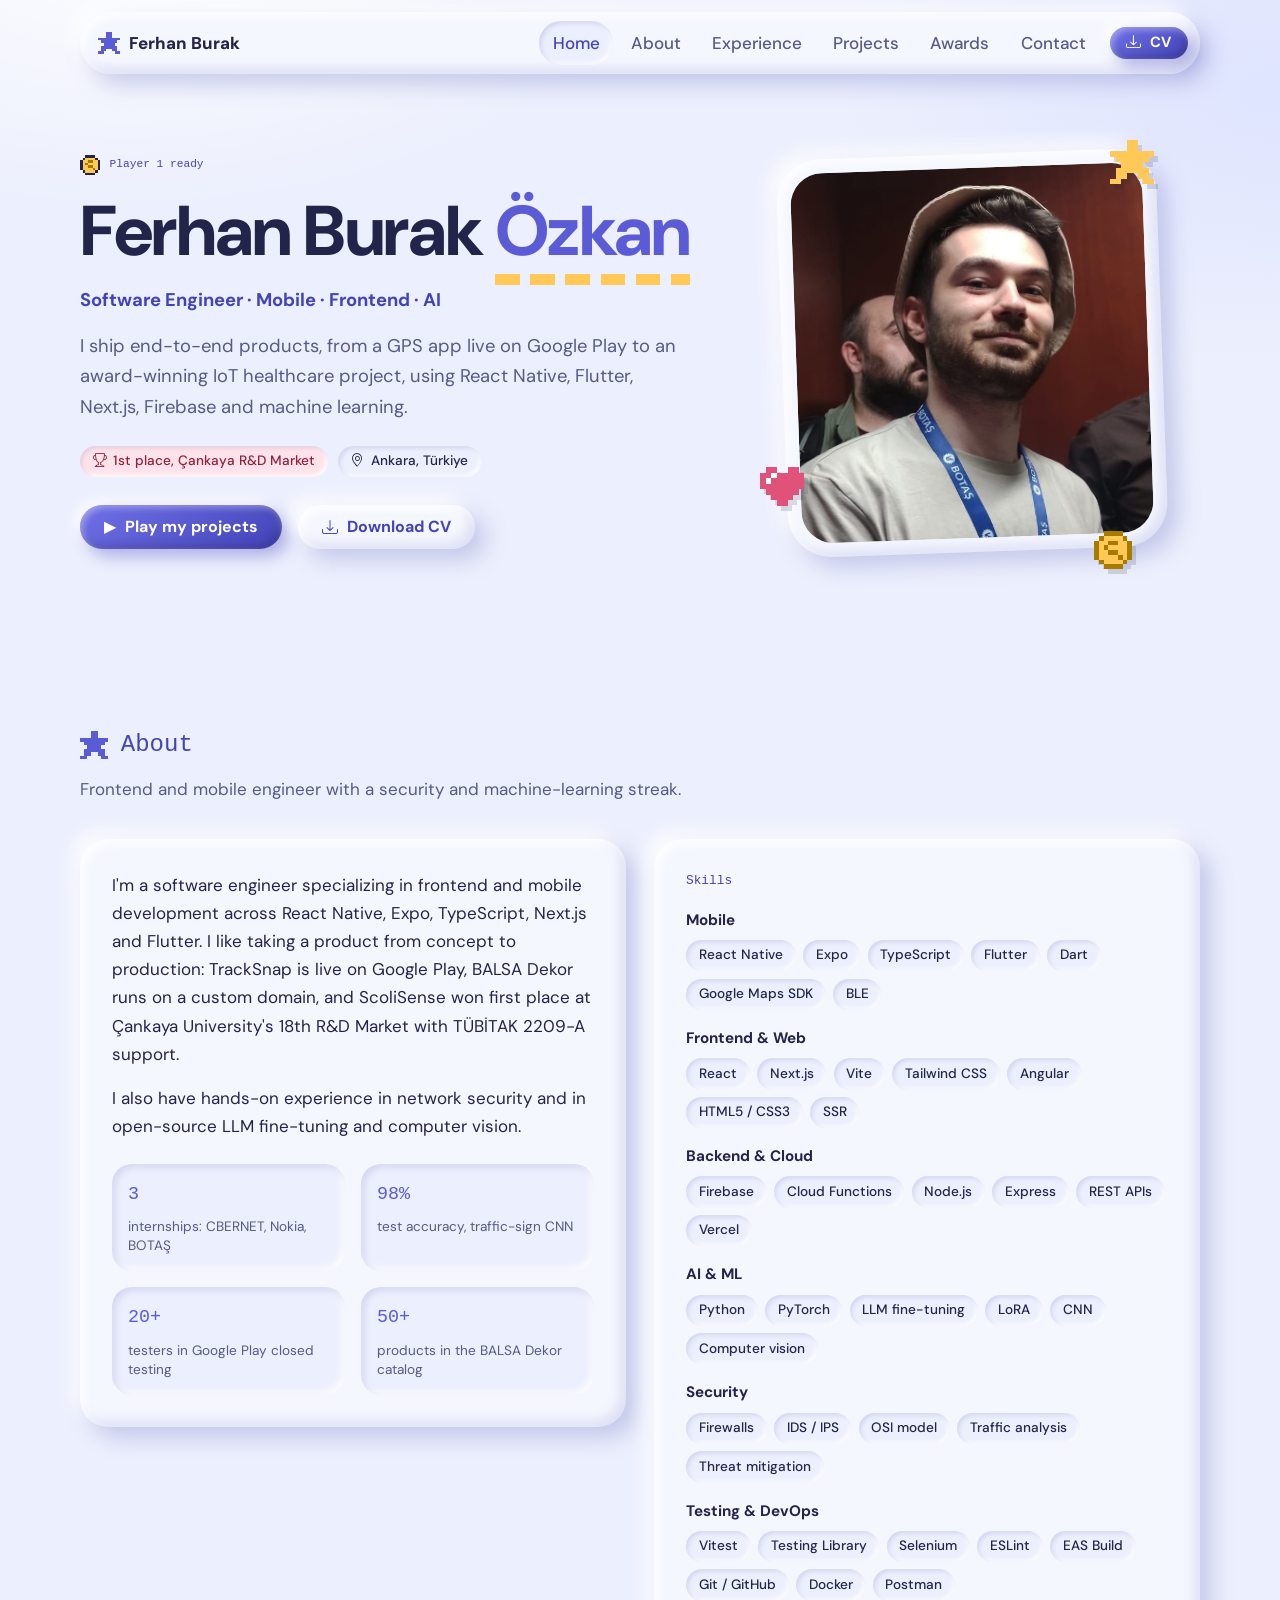
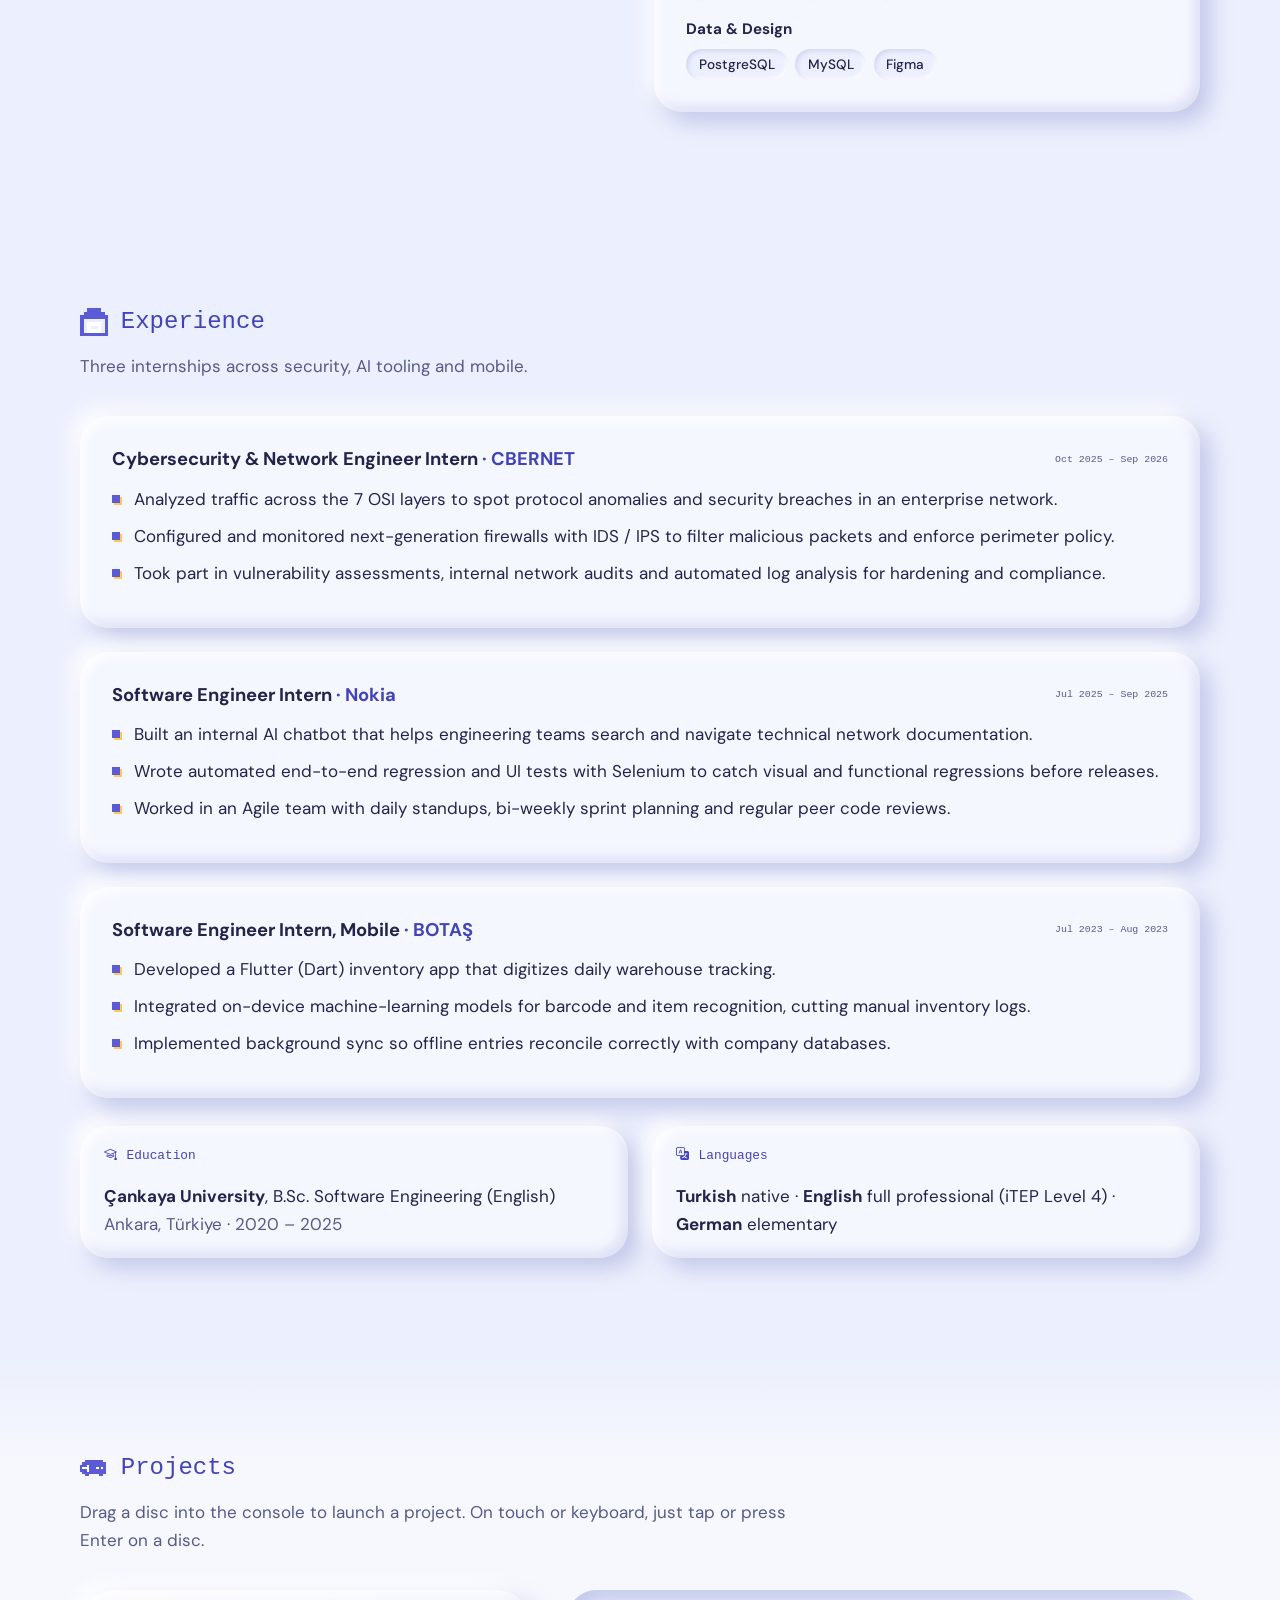
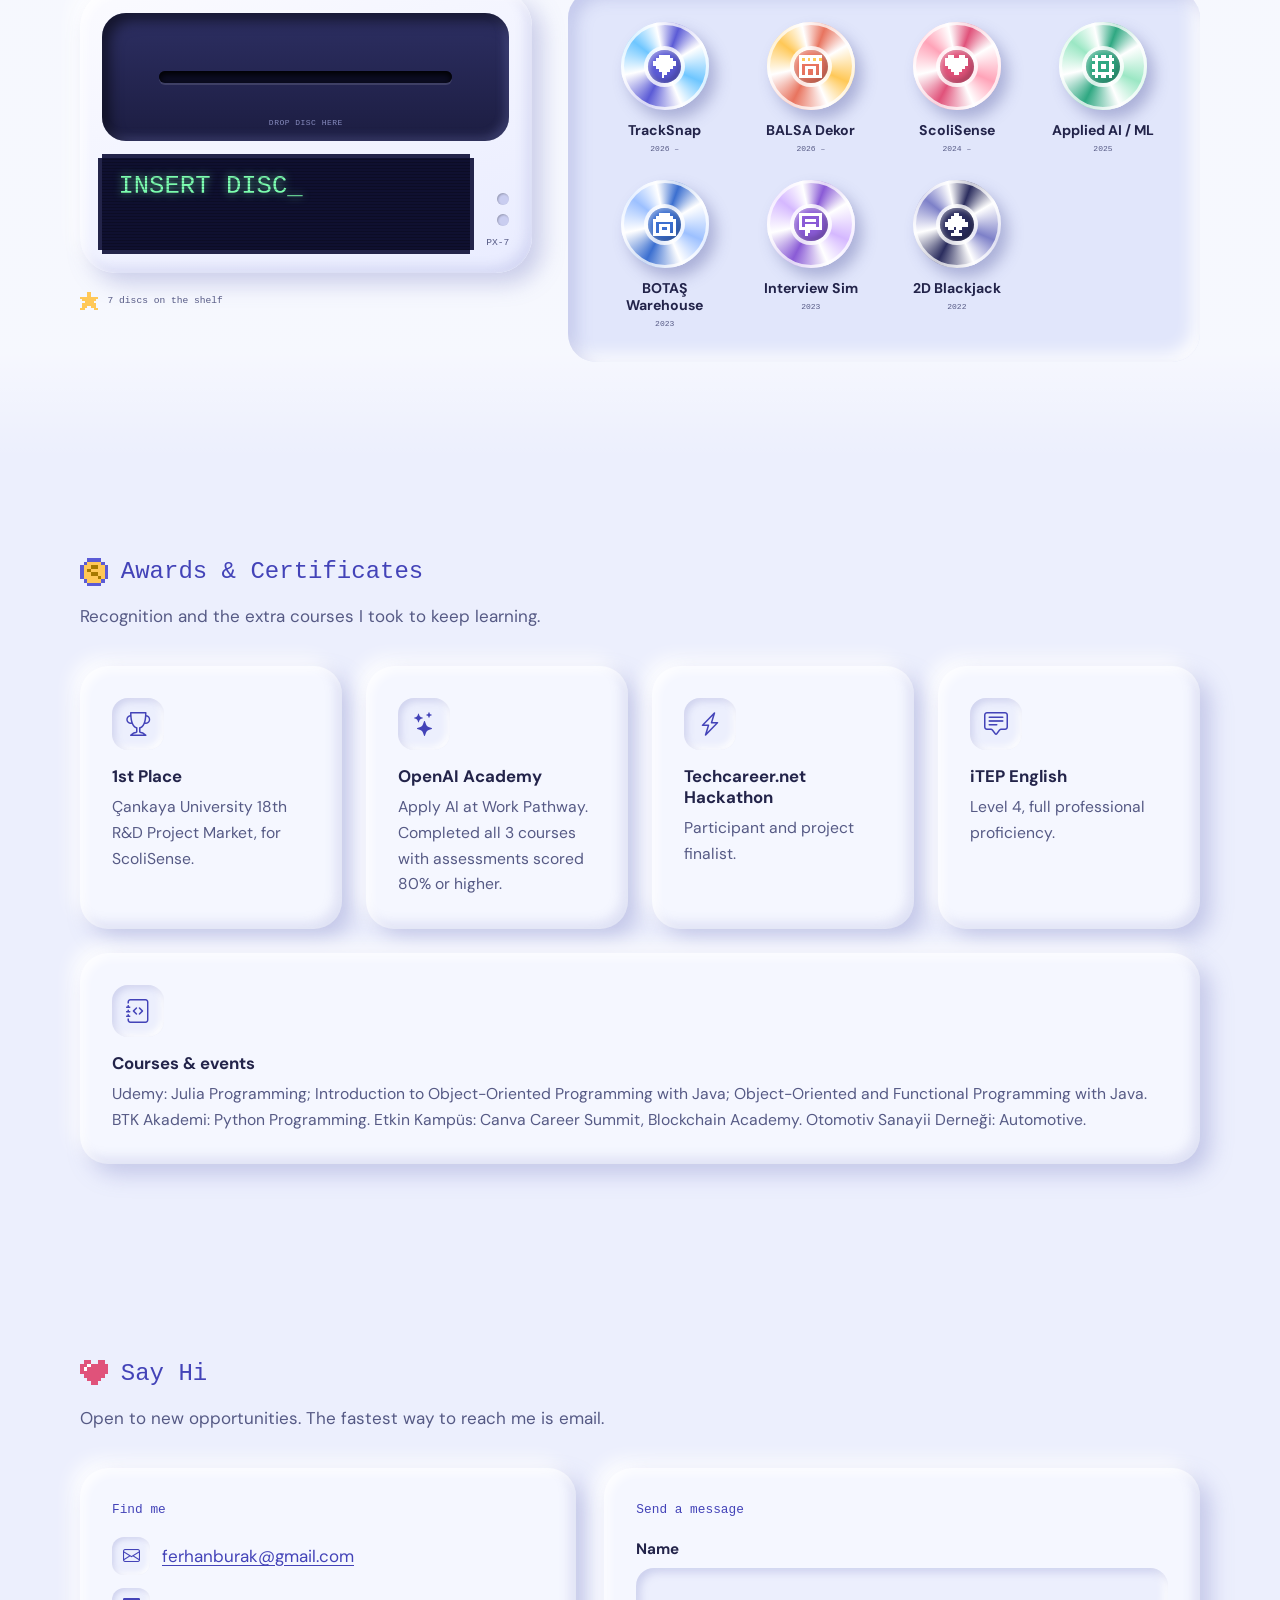
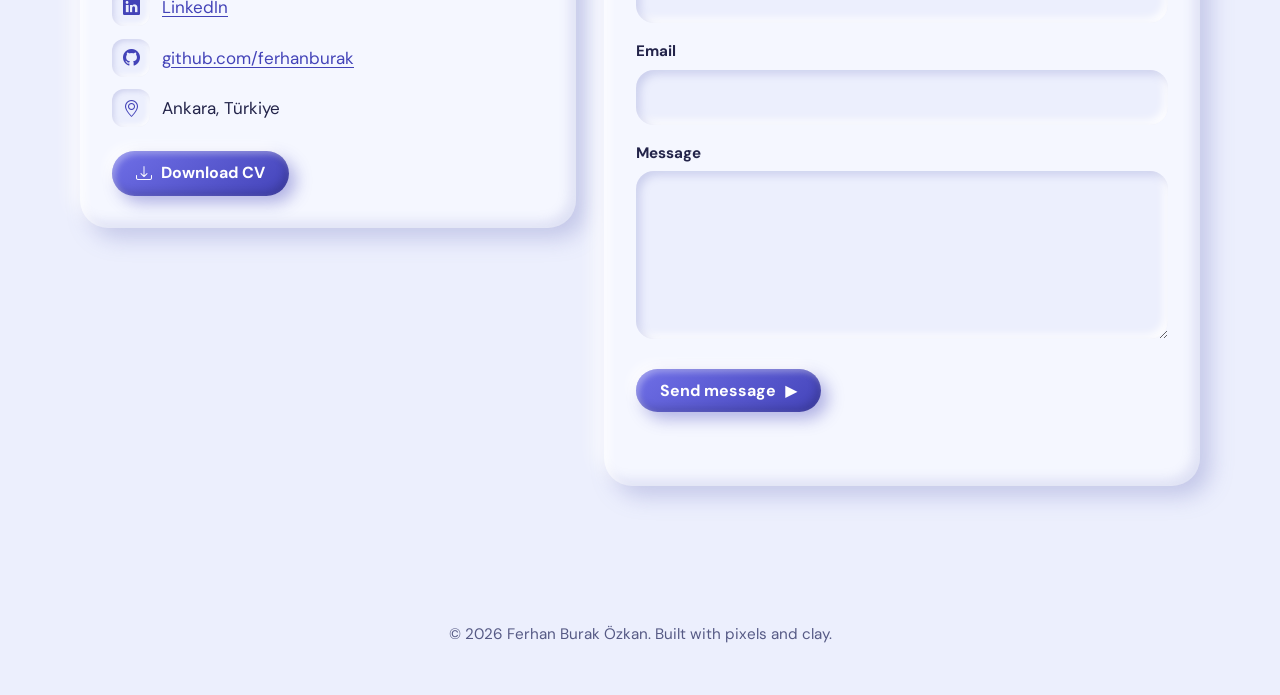
==== commit 5f025cd4: "Redesign portfolio: claymorphism + pixel art, drag-a-disc project console, CV content Co-Authored-By" ====
--- a/index.html
+++ b/index.html
@@ -24,7 +24,6 @@
     <link href="https://fonts.googleapis.com/css2?family=DM+Sans:wght@400;500;700;800&family=Press+Start+2P&family=VT323&display=swap" rel="stylesheet">
     <link href="css/bootstrap-icons.css" rel="stylesheet">
     <link href="css/retro.css" rel="stylesheet">
-    <link href="css/fx.css" rel="stylesheet">
 
     <script>document.documentElement.classList.add("js");</script>
 
@@ -46,7 +45,6 @@
 
 <body>
     <a class="skip-link" href="#main">Skip to content</a>
-    <div class="xp" aria-hidden="true"><span class="xp-fill"></span><span class="xp-label">XP</span></div>
 
     <header class="site-nav-wrap">
         <nav class="site-nav clay" aria-label="Main">
@@ -79,7 +77,7 @@
                 <div class="hero-text reveal">
                     <p class="kicker"><span data-px="coin" style="--px2:#ffc857;--px3:#a77a00"></span> Player 1 ready</p>
                     <h1>Ferhan Burak <span class="hl">Özkan</span></h1>
-                    <p class="hero-role" aria-label="Software Engineer: Mobile, Frontend, AI">Software Engineer <span aria-hidden="true">·</span> <span class="type" data-words="Mobile apps|Web frontends|AI &amp; ML|Network security" aria-hidden="true">Mobile · Frontend · AI</span><span class="cursor" aria-hidden="true">_</span></p>
+                    <p class="hero-role">Software Engineer <span aria-hidden="true">·</span> Mobile <span aria-hidden="true">·</span> Frontend <span aria-hidden="true">·</span> AI</p>
                     <p class="hero-lead">I ship end-to-end products, from a GPS app live on Google Play to an award-winning IoT healthcare project, using React Native, Flutter, Next.js, Firebase and machine learning.</p>
 
                     <ul class="hero-badges">
@@ -103,13 +101,6 @@
                 </div>
             </div>
         </section>
-
-        <div class="ticker" aria-hidden="true">
-            <div class="ticker-track">
-                <span>REACT NATIVE ★ FLUTTER ★ NEXT.JS ★ TYPESCRIPT ★ FIREBASE ★ PYTORCH ★ LLM FINE-TUNING ★ NETWORK SECURITY ★ GOOGLE PLAY LIVE ★</span>
-                <span>REACT NATIVE ★ FLUTTER ★ NEXT.JS ★ TYPESCRIPT ★ FIREBASE ★ PYTORCH ★ LLM FINE-TUNING ★ NETWORK SECURITY ★ GOOGLE PLAY LIVE ★</span>
-            </div>
-        </div>
 
         <!-- ABOUT -->
         <section class="section" id="about">
@@ -125,10 +116,10 @@
                         <p>I also have hands-on experience in network security and in open-source LLM fine-tuning and computer vision.</p>
 
                         <ul class="stat-row" aria-label="Highlights">
-                            <li><strong data-count="3">3</strong><span>internships: CBERNET, Nokia, BOTAŞ</span></li>
-                            <li><strong data-count="98" data-suffix="%">98%</strong><span>test accuracy, traffic-sign CNN</span></li>
-                            <li><strong data-count="20" data-suffix="+">20+</strong><span>testers in Google Play closed testing</span></li>
-                            <li><strong data-count="50" data-suffix="+">50+</strong><span>products in the BALSA Dekor catalog</span></li>
+                            <li><strong>3</strong><span>internships: CBERNET, Nokia, BOTAŞ</span></li>
+                            <li><strong>98%</strong><span>test accuracy, traffic-sign CNN</span></li>
+                            <li><strong>20+</strong><span>testers in Google Play closed testing</span></li>
+                            <li><strong>50+</strong><span>products in the BALSA Dekor catalog</span></li>
                         </ul>
                     </div>
 
@@ -249,14 +240,11 @@
                                 </div>
                             </div>
                         </div>
-                        <div class="arcade-bar">
-                            <p class="arcade-hint" aria-hidden="true"><span data-px="star" style="--px2:#fff;color:#ffc857"></span> 7 discs on the shelf</p>
-                            <button class="snd" id="sndBtn" type="button" aria-pressed="false" aria-label="Sound effects: off"><span aria-hidden="true">SND</span> <b aria-hidden="true">OFF</b></button>
-                        </div>
+                        <p class="arcade-hint" aria-hidden="true"><span data-px="star" style="--px2:#fff;color:#ffc857"></span> 7 discs on the shelf</p>
                     </div>
 
                     <div class="shelf clay-inset reveal" role="group" aria-label="Project discs">
-                        <button type="button" class="disc" data-hint="1" data-project="trackSnap" style="--d1:#5b5bd6;--d2:#6ec6ff" aria-label="TrackSnap. Drag into the console or press Enter to open">
+                        <button type="button" class="disc" data-project="trackSnap" style="--d1:#5b5bd6;--d2:#6ec6ff" aria-label="TrackSnap. Drag into the console or press Enter to open">
                             <span class="disc-art"><span class="disc-label" data-px="pin" style="--px2:#fff"></span></span>
                             <span class="disc-name">TrackSnap</span><span class="disc-year">2026 –</span>
                         </button>
@@ -497,7 +485,6 @@
     <footer class="site-footer">
         <div class="container">
             <p>© <span id="year">2026</span> Ferhan Burak Özkan. Built with pixels and clay.</p>
-            <a class="continue" href="#home">GAME OVER? <b>CONTINUE ▶</b></a>
         </div>
     </footer>
 
@@ -510,7 +497,6 @@
     </dialog>
 
     <script src="js/pixel.js" defer></script>
-    <script src="js/fx.js" defer></script>
     <script src="js/main.js" defer></script>
     <script src="js/console.js" defer></script>
 </body>
--- a/css/retro.css
+++ b/css/retro.css
@@ -0,0 +1,364 @@
+/* ==========================================================================
+   Retro Clay: claymorphism surfaces + pixel-art accents
+   ========================================================================== */
+
+:root {
+  --bg: #eceffd;
+  --bg-2: #e1e6fb;
+  --surface: #f5f7ff;
+  --ink: #23244a;
+  --muted: #565a85;
+  --primary: #5b5bd6;
+  --primary-d: #4343b8;
+  --accent: #e0527a;
+  --mint: #2fa882;
+  --sun: #ffc857;
+  --sky: #6ec6ff;
+
+  --clay-out: 10px 10px 22px rgba(118, 124, 196, 0.35), -8px -8px 18px rgba(255, 255, 255, 0.95);
+  --clay-in: inset 5px 5px 10px rgba(255, 255, 255, 0.8), inset -6px -6px 12px rgba(118, 124, 196, 0.18);
+  --radius: 28px;
+
+  --font-pixel: "Press Start 2P", ui-monospace, monospace;
+  --font-screen: "VT323", ui-monospace, monospace;
+  --font-body: "DM Sans", system-ui, -apple-system, "Segoe UI", sans-serif;
+
+  --disc: 88px;
+}
+
+*, *::before, *::after { box-sizing: border-box; }
+
+html { scroll-behavior: smooth; scroll-padding-top: 96px; }
+
+body {
+  margin: 0;
+  font-family: var(--font-body);
+  font-size: 1.0625rem;
+  line-height: 1.65;
+  color: var(--ink);
+  background:
+    radial-gradient(900px 500px at 10% -10%, #ffffff 0%, transparent 60%),
+    radial-gradient(800px 500px at 100% 10%, #dfe4ff 0%, transparent 55%),
+    var(--bg);
+  background-attachment: fixed;
+  overflow-x: hidden;
+}
+
+body:has(dialog[open]) { overflow: hidden; }
+
+img { max-width: 100%; height: auto; display: block; }
+a { color: var(--primary-d); text-underline-offset: 3px; }
+h1, h2, h3 { line-height: 1.25; margin: 0; }
+p { margin: 0 0 1rem; }
+ul, ol, dl, dd { margin: 0; padding: 0; }
+ul, ol { list-style: none; }
+.muted { color: var(--muted); }
+
+:focus-visible { outline: 3px solid var(--primary); outline-offset: 3px; border-radius: 8px; }
+
+.skip-link {
+  position: absolute; left: 1rem; top: -4rem; z-index: 100;
+  background: var(--ink); color: #fff; padding: .6rem 1rem; border-radius: 12px;
+}
+.skip-link:focus { top: 1rem; }
+
+.container { width: min(1120px, 100% - 2rem); margin-inline: auto; }
+
+/* ---------- Clay primitives ---------- */
+.clay { background: var(--surface); border-radius: var(--radius); box-shadow: var(--clay-out), var(--clay-in); }
+.clay-inset {
+  background: var(--bg-2); border-radius: var(--radius);
+  box-shadow: inset 8px 8px 16px rgba(118, 124, 196, 0.28), inset -8px -8px 16px rgba(255, 255, 255, 0.9);
+}
+.card { padding: clamp(1.25rem, 3vw, 2rem); }
+.card-sm { padding: 1.25rem 1.5rem; }
+.card-title {
+  font-family: var(--font-pixel); font-size: .8rem; line-height: 1.6; font-weight: 400;
+  color: var(--primary-d); margin-bottom: 1rem; display: flex; align-items: center; gap: .6rem;
+}
+
+.clay-btn {
+  display: inline-flex; align-items: center; justify-content: center; gap: .55rem;
+  padding: .85rem 1.5rem; border: 0; border-radius: 999px; cursor: pointer;
+  font: 700 1rem/1 var(--font-body); color: #fff; text-decoration: none;
+  background: linear-gradient(145deg, #7070e8, var(--primary-d));
+  box-shadow: 7px 7px 16px rgba(67, 67, 184, 0.38), -5px -5px 12px rgba(255, 255, 255, 0.95),
+              inset 3px 3px 6px rgba(255, 255, 255, 0.35), inset -4px -4px 8px rgba(0, 0, 0, 0.16);
+  transition: transform .18s ease, box-shadow .18s ease;
+}
+.clay-btn:hover { transform: translateY(-2px); }
+.clay-btn:active {
+  transform: translateY(1px);
+  box-shadow: 3px 3px 8px rgba(67, 67, 184, 0.3), -2px -2px 6px rgba(255, 255, 255, 0.9),
+              inset 4px 4px 8px rgba(0, 0, 0, 0.2);
+}
+.clay-btn-sm { padding: .55rem 1.05rem; font-size: .92rem; }
+.clay-btn-ghost {
+  color: var(--primary-d); background: var(--surface);
+  box-shadow: var(--clay-out), var(--clay-in);
+}
+.clay-btn-ghost:active { box-shadow: inset 4px 4px 8px rgba(118, 124, 196, 0.3), inset -4px -4px 8px #fff; }
+
+.chips { display: flex; flex-wrap: wrap; gap: .45rem; }
+.chips li, .chip {
+  display: inline-flex; align-items: center; gap: .4rem;
+  padding: .28rem .8rem; border-radius: 999px; font-size: .85rem; font-weight: 500;
+  background: var(--bg); color: var(--ink);
+  box-shadow: inset 2px 2px 4px rgba(118, 124, 196, 0.22), inset -2px -2px 4px rgba(255, 255, 255, 0.95);
+}
+.chip-accent { background: #ffe3ea; color: #8f1f43; }
+.chip-mint { background: #d9f6ea; color: #14654b; }
+
+/* Pixel icons (inline SVG from js/pixel.js) */
+[data-px] { display: inline-block; color: var(--ink); line-height: 0; flex: none; }
+[data-px] svg { width: 100%; height: 100%; display: block; image-rendering: pixelated; }
+.section-title [data-px] { width: 28px; height: 28px; color: var(--primary); }
+
+/* ---------- Nav ---------- */
+.site-nav-wrap { position: sticky; top: 0; z-index: 40; padding: .75rem 1rem 0; }
+.site-nav {
+  max-width: 1120px; margin-inline: auto; padding: .55rem .75rem .55rem 1.1rem;
+  display: flex; align-items: center; justify-content: space-between; gap: 1rem;
+  border-radius: 999px; position: relative;
+}
+.brand { display: inline-flex; align-items: center; gap: .6rem; font-weight: 800; text-decoration: none; color: var(--ink); }
+.brand-icon { width: 22px; height: 22px; color: var(--primary); }
+.nav-links { display: flex; align-items: center; gap: .25rem; }
+.nav-links a:not(.clay-btn) { display: block; padding: .5rem .85rem; border-radius: 999px; text-decoration: none; color: var(--muted); font-weight: 500; }
+.nav-links a:not(.clay-btn):hover, .nav-links a.active { color: var(--primary-d); background: var(--bg); box-shadow: inset 2px 2px 5px rgba(118, 124, 196, .25), inset -2px -2px 5px #fff; }
+.nav-cta { margin-left: .4rem; }
+
+.nav-toggle { display: none; width: 44px; height: 44px; border: 0; border-radius: 50%; background: var(--surface); box-shadow: var(--clay-out); cursor: pointer; padding: 0; flex-direction: column; gap: 4px; align-items: center; justify-content: center; }
+.nav-toggle span { width: 18px; height: 3px; border-radius: 2px; background: var(--ink); }
+
+@media (max-width: 860px) {
+  .nav-toggle { display: inline-flex; }
+  .nav-links {
+    display: none; position: absolute; left: 0; right: 0; top: calc(100% + .6rem);
+    flex-direction: column; align-items: stretch; padding: .75rem; gap: .15rem;
+    background: var(--surface); border-radius: 24px; box-shadow: var(--clay-out), var(--clay-in);
+  }
+  .nav-links.open { display: flex; }
+  .nav-cta { margin: .4rem 0 0; }
+  .nav-cta .clay-btn { width: 100%; }
+}
+
+/* ---------- Sections ---------- */
+.section { padding: clamp(3.5rem, 8vw, 6rem) 0; }
+.section-head { margin-bottom: 2.25rem; }
+.section-title {
+  font-family: var(--font-pixel); font-weight: 400; font-size: clamp(1rem, 2.6vw, 1.5rem);
+  line-height: 1.5; color: var(--primary-d); display: flex; align-items: center; gap: .8rem; margin-bottom: .75rem;
+}
+.section-sub { color: var(--muted); max-width: 60ch; margin: 0; }
+
+/* ---------- Hero ---------- */
+.hero { padding: clamp(2.5rem, 7vw, 5rem) 0 clamp(3rem, 7vw, 5rem); }
+.hero-grid { display: grid; gap: 3rem; align-items: center; grid-template-columns: 1fr; }
+@media (min-width: 900px) { .hero-grid { grid-template-columns: 1.15fr .85fr; } }
+
+.kicker {
+  display: inline-flex; align-items: center; gap: .6rem;
+  font-family: var(--font-pixel); font-size: .7rem; line-height: 1.6; color: var(--primary-d); margin-bottom: 1.2rem;
+}
+.kicker [data-px] { width: 20px; height: 20px; }
+.hero h1 { font-size: clamp(2.4rem, 7vw, 4.4rem); font-weight: 800; letter-spacing: -.02em; line-height: 1.05; margin-bottom: 1rem; }
+.hl { color: var(--primary); position: relative; white-space: nowrap; }
+.hl::after {
+  content: ""; position: absolute; left: 0; right: 0; bottom: -.12em; height: .16em;
+  background: repeating-linear-gradient(90deg, var(--sun) 0 .35em, transparent .35em .5em);
+}
+.hero-role { font-weight: 700; font-size: 1.15rem; color: var(--primary-d); margin-bottom: 1rem; }
+.hero-lead { font-size: 1.15rem; color: var(--muted); max-width: 52ch; margin-bottom: 1.5rem; }
+.hero-badges { display: flex; flex-wrap: wrap; gap: .6rem; margin-bottom: 1.75rem; }
+.hero-actions { display: flex; flex-wrap: wrap; gap: 1rem; }
+
+.hero-visual { position: relative; justify-self: center; width: min(100%, 380px); }
+.portrait { padding: 14px; border-radius: 44px; transform: rotate(-2deg); }
+.portrait img { border-radius: 32px; aspect-ratio: 1 / 1.05; object-fit: cover; object-position: 50% 22%; width: 100%; box-shadow: inset 0 0 0 4px #fff; }
+.float { position: absolute; width: 44px; height: 44px; filter: drop-shadow(4px 5px 0 rgba(35, 36, 74, .15)); animation: bob 3.2s ease-in-out infinite; }
+.float-1 { top: -14px; right: 8px; color: var(--sun); }
+.float-2 { bottom: 40px; left: -22px; color: var(--accent); animation-delay: -1s; }
+.float-3 { bottom: -18px; right: 30px; color: #a77a00; width: 38px; height: 38px; animation-delay: -2s; }
+@keyframes bob { 50% { transform: translateY(-9px); } }
+
+/* ---------- About ---------- */
+.about-grid { display: grid; gap: 1.75rem; grid-template-columns: 1fr; }
+@media (min-width: 900px) { .about-grid { grid-template-columns: 1fr 1fr; align-items: start; } }
+
+.stat-row { display: grid; grid-template-columns: repeat(2, 1fr); gap: 1rem; margin-top: 1.5rem; }
+.stat-row li { padding: 1rem; border-radius: 20px; background: var(--bg); box-shadow: inset 3px 3px 7px rgba(118, 124, 196, .22), inset -3px -3px 7px #fff; }
+.stat-row strong { display: block; font-family: var(--font-pixel); font-weight: 400; font-size: 1.15rem; color: var(--primary); margin-bottom: .45rem; }
+.stat-row span { font-size: .85rem; line-height: 1.4; color: var(--muted); display: block; }
+
+.skills dt { font-weight: 700; margin: 1rem 0 .45rem; font-size: .95rem; }
+.skills dt:first-child { margin-top: 0; }
+
+/* ---------- Experience ---------- */
+.timeline { display: grid; gap: 1.5rem; position: relative; }
+.tl-head { display: flex; flex-wrap: wrap; justify-content: space-between; gap: .4rem 1.5rem; margin-bottom: .85rem; }
+.tl-head h3 { font-size: 1.15rem; }
+.at { color: var(--primary-d); }
+.tl-date { font-family: var(--font-pixel); font-size: .62rem; line-height: 1.6; color: var(--muted); margin: 0; align-self: center; }
+.points li { position: relative; padding-left: 1.4rem; margin-bottom: .55rem; }
+.points li::before {
+  content: ""; position: absolute; left: 0; top: .6em; width: 8px; height: 8px;
+  background: var(--primary); box-shadow: 2px 2px 0 var(--sun);
+}
+.edu-row { display: grid; gap: 1.5rem; margin-top: 1.75rem; grid-template-columns: 1fr; }
+@media (min-width: 760px) { .edu-row { grid-template-columns: 1fr 1fr; } }
+.edu-row p { margin: 0; }
+
+/* ---------- Arcade: console + discs ---------- */
+.section-arcade { background: linear-gradient(180deg, transparent, rgba(255, 255, 255, .55) 15%, rgba(255, 255, 255, .55) 85%, transparent); }
+.arcade { display: grid; gap: 2.25rem; grid-template-columns: 1fr; align-items: start; }
+@media (min-width: 980px) {
+  .arcade { grid-template-columns: minmax(380px, 5fr) 7fr; }
+  .console-wrap { position: sticky; top: 100px; }
+}
+
+.console { padding: 1.4rem; border-radius: 36px; background: linear-gradient(160deg, #fbfbff, #e9ecff); }
+.console-top { margin-bottom: 1.1rem; }
+
+.tray {
+  position: relative; height: 128px; border-radius: 24px;
+  background: linear-gradient(180deg, #2d2f63, #1c1d41);
+  box-shadow: inset 7px 7px 14px rgba(0, 0, 0, .55), inset -4px -4px 10px rgba(130, 136, 210, .3);
+  display: grid; place-items: center;
+  transition: box-shadow .2s ease, transform .2s ease;
+}
+.tray-slot { width: 72%; height: 12px; border-radius: 6px; background: #0b0c22; box-shadow: 0 2px 0 rgba(255, 255, 255, .12), inset 0 3px 6px #000; }
+.tray-hint { position: absolute; bottom: 12px; left: 0; right: 0; text-align: center; font-family: var(--font-pixel); font-size: .5rem; letter-spacing: .06em; color: rgba(190, 196, 255, .65); }
+.console[data-state="hot"] .tray { box-shadow: inset 7px 7px 14px rgba(0, 0, 0, .55), 0 0 0 4px var(--sun), 0 0 28px rgba(255, 200, 87, .65); transform: scale(1.02); }
+.console[data-state="hot"] .tray-hint { color: var(--sun); }
+.console[data-state="loading"] .tray-slot, .console[data-state="open"] .tray-slot { background: #1d6f55; box-shadow: 0 0 14px #7dffb2, inset 0 3px 6px rgba(0, 0, 0, .6); }
+
+.console-face { display: grid; grid-template-columns: 1fr auto; gap: 1rem; align-items: end; }
+.screen {
+  position: relative; min-height: 92px; padding: .85rem 1rem; overflow: hidden;
+  background: #0f1030; color: #7dffb2; font-family: var(--font-screen); font-size: 1.6rem; line-height: 1.15;
+  text-shadow: 0 0 8px rgba(125, 255, 178, .7);
+  box-shadow: 0 -4px 0 0 var(--ink), 0 4px 0 0 var(--ink), -4px 0 0 0 var(--ink), 4px 0 0 0 var(--ink);
+}
+.screen::after { content: ""; position: absolute; inset: 0; pointer-events: none; background: repeating-linear-gradient(0deg, rgba(0, 0, 0, .22) 0 1px, transparent 1px 3px); }
+.screen-text { word-break: break-word; }
+.cursor { animation: blink 1s steps(1) infinite; }
+@keyframes blink { 50% { opacity: 0; } }
+.screen-bar { display: block; height: 12px; margin-top: .6rem; border: 2px solid #7dffb2; opacity: 0; }
+.screen-bar i { display: block; height: 100%; width: 0; background: repeating-linear-gradient(90deg, #7dffb2 0 8px, transparent 8px 11px); }
+.console[data-state="loading"] .screen-bar { opacity: 1; }
+.console[data-state="loading"] .screen-bar i { animation: load var(--load, 900ms) steps(12) forwards; }
+@keyframes load { to { width: 100%; } }
+
+.console-meta { display: flex; flex-direction: column; align-items: flex-end; gap: .55rem; }
+.led { width: 12px; height: 12px; border-radius: 50%; background: #c9cdf0; box-shadow: inset 1px 1px 2px rgba(0, 0, 0, .25); }
+.console:not([data-state="idle"]) #ledPower { background: #4cf0a8; box-shadow: 0 0 10px #4cf0a8; }
+.console[data-state="hot"] .led-disc, .console[data-state="loading"] .led-disc, .console[data-state="open"] .led-disc { background: var(--sun); box-shadow: 0 0 10px var(--sun); }
+.console-brand { font-family: var(--font-pixel); font-size: .6rem; color: var(--muted); }
+.arcade-hint { margin: 1.2rem 0 0; display: flex; align-items: center; gap: .6rem; font-family: var(--font-pixel); font-size: .6rem; line-height: 1.6; color: var(--muted); }
+.arcade-hint [data-px] { width: 18px; height: 18px; }
+
+.shelf {
+  padding: clamp(1.25rem, 3vw, 2rem);
+  display: grid; gap: 1.6rem 1rem; grid-template-columns: repeat(auto-fill, minmax(112px, 1fr)); justify-items: center;
+}
+
+.disc {
+  position: relative; z-index: 1; width: calc(var(--disc) + 16px);
+  display: flex; flex-direction: column; align-items: center; gap: .15rem;
+  background: none; border: 0; padding: 0; font: inherit; color: var(--ink); cursor: grab;
+  touch-action: none; user-select: none; -webkit-user-select: none; -webkit-tap-highlight-color: transparent;
+  transition: transform .55s cubic-bezier(.2, .9, .3, 1.15);
+}
+.disc:hover .disc-art { transform: translateY(-3px) rotate(8deg); }
+.disc.dragging { z-index: 60; cursor: grabbing; transition: none; }
+.disc.snapping { z-index: 60; transition: transform .45s cubic-bezier(.3, 1.2, .5, 1); }
+.disc.dragging .disc-art { animation: spin 1.1s linear infinite; box-shadow: 14px 18px 26px rgba(40, 42, 110, .4); }
+.disc.dragging .disc-name, .disc.dragging .disc-year { opacity: 0; }
+.disc[aria-disabled="true"] { cursor: default; opacity: .55; }
+
+.disc-art {
+  position: relative; width: var(--disc); height: var(--disc); border-radius: 50%;
+  display: grid; place-items: center;
+  background: conic-gradient(from 20deg, var(--d1), #fff 11%, var(--d2) 26%, #fff 38%, var(--d1) 52%, #fff 66%, var(--d2) 80%, #fff 91%, var(--d1));
+  box-shadow: 7px 9px 15px rgba(70, 75, 150, .35), inset 0 0 0 3px rgba(255, 255, 255, .75);
+  transition: transform .3s ease, opacity .35s ease, box-shadow .2s;
+}
+.disc-art::before { content: ""; position: absolute; inset: 31%; border-radius: 50%; background: var(--d1); box-shadow: 0 0 0 4px rgba(255, 255, 255, .8), inset 2px 2px 5px rgba(255, 255, 255, .4), inset -3px -3px 6px rgba(0, 0, 0, .25); }
+.disc-label { position: relative; width: calc(var(--disc) * .26); height: calc(var(--disc) * .26); color: #fff; }
+.disc-name { margin-top: .55rem; font-weight: 700; font-size: .88rem; line-height: 1.25; text-align: center; transition: opacity .2s; }
+.disc-year { font-family: var(--font-pixel); font-size: .5rem; color: var(--muted); transition: opacity .2s; }
+.disc.inserted .disc-art { transform: scale(.55); opacity: 0; transition: transform .4s ease, opacity .4s ease; }
+.disc.inserted .disc-name, .disc.inserted .disc-year { opacity: 0; }
+@keyframes spin { to { transform: rotate(360deg); } }
+
+@media (max-width: 560px) {
+  :root { --disc: 76px; }
+  .shelf { grid-template-columns: repeat(3, 1fr); gap: 1.4rem .5rem; }
+  .tray { height: 108px; }
+  .screen { font-size: 1.35rem; }
+}
+
+/* ---------- Dialog ---------- */
+.project-dialog { border: 0; padding: 0; background: transparent; width: min(720px, calc(100vw - 1.5rem)); max-height: min(88vh, 900px); color: var(--ink); overflow: visible; }
+.project-dialog::backdrop { background: rgba(35, 36, 74, .55); backdrop-filter: blur(5px); }
+.project-dialog[open] { animation: pop .35s cubic-bezier(.2, 1.2, .4, 1); }
+@keyframes pop { from { opacity: 0; transform: translateY(18px) scale(.94); } }
+.dlg-inner { position: relative; padding: clamp(1.4rem, 4vw, 2.25rem); max-height: min(88vh, 900px); overflow: auto; border-radius: 32px; }
+.dlg-close {
+  position: absolute; top: 14px; right: 14px; width: 42px; height: 42px; border: 0; border-radius: 50%;
+  background: var(--surface); box-shadow: var(--clay-out); color: var(--ink); font-size: 1.6rem; line-height: 1; cursor: pointer;
+}
+.dlg-close:hover { color: var(--accent); }
+.dlg-head { display: flex; gap: 1rem; align-items: center; margin-bottom: 1.1rem; padding-right: 3rem; }
+.dlg-icon { width: 56px; height: 56px; padding: 12px; border-radius: 18px; background: var(--primary); color: #fff; box-shadow: 5px 5px 12px rgba(67, 67, 184, .35), inset 3px 3px 6px rgba(255, 255, 255, .35); }
+.dlg-icon[style*="--px3:#fff"] { color: #fff; }
+.eyebrow { font-family: var(--font-pixel); font-size: .55rem; line-height: 1.7; color: var(--muted); margin: 0 0 .4rem; }
+.dlg-head h3 { font-size: clamp(1.2rem, 3.4vw, 1.6rem); }
+.badges { display: flex; flex-wrap: wrap; gap: .5rem; margin-bottom: 1.1rem; }
+.dlg-inner .points { margin-bottom: 1.1rem; }
+.dlg-inner .chips { margin-bottom: 1.25rem; }
+.dlg-shot { border-radius: 20px; margin-bottom: 1.1rem; width: 100%; max-height: 260px; object-fit: cover; box-shadow: var(--clay-out); }
+.links { margin: 0; display: flex; flex-wrap: wrap; gap: .75rem; }
+
+/* ---------- Awards ---------- */
+.award-grid { display: grid; gap: 1.5rem; grid-template-columns: repeat(auto-fit, minmax(240px, 1fr)); }
+.award-grid h3 { font-size: 1.05rem; margin-bottom: .4rem; }
+.award-grid p { margin: 0; color: var(--muted); font-size: .98rem; }
+.award-icon { display: grid; place-items: center; width: 52px; height: 52px; margin-bottom: 1rem; border-radius: 16px; font-size: 1.5rem; color: var(--primary-d); background: var(--bg); box-shadow: inset 3px 3px 7px rgba(118, 124, 196, .25), inset -3px -3px 7px #fff; }
+.award-wide { grid-column: 1 / -1; }
+
+/* ---------- Contact ---------- */
+.contact-grid { display: grid; gap: 1.75rem; grid-template-columns: 1fr; }
+@media (min-width: 860px) { .contact-grid { grid-template-columns: 1fr 1.2fr; align-items: start; } }
+.contact-list { display: grid; gap: .8rem; margin-bottom: 1.5rem; }
+.contact-list li { display: flex; align-items: center; gap: .75rem; }
+.contact-list i { display: grid; place-items: center; width: 38px; height: 38px; border-radius: 12px; color: var(--primary-d); background: var(--bg); box-shadow: inset 2px 2px 5px rgba(118, 124, 196, .25), inset -2px -2px 5px #fff; }
+
+.contact-form label { display: block; font-weight: 700; margin: 1rem 0 .35rem; font-size: .95rem; }
+.contact-form input, .contact-form textarea {
+  width: 100%; padding: .85rem 1rem; border: 0; border-radius: 18px; font: inherit; color: var(--ink);
+  background: var(--bg); box-shadow: inset 4px 4px 9px rgba(118, 124, 196, .28), inset -4px -4px 9px #fff;
+}
+.contact-form textarea { resize: vertical; min-height: 130px; }
+.contact-form .clay-btn { margin-top: 1.4rem; }
+.hp { position: absolute; left: -9999px; }
+.form-status { margin: 1rem 0 0; font-weight: 700; min-height: 1.5em; }
+.form-status.ok { color: #14654b; }
+.form-status.err { color: #a02347; }
+
+/* ---------- Footer ---------- */
+.site-footer { padding: 2.5rem 0 3rem; text-align: center; color: var(--muted); }
+.site-footer p { margin: 0; font-size: .95rem; }
+
+/* ---------- Reveal on scroll (only when JS is on) ---------- */
+.js .reveal { opacity: 0; transform: translateY(22px); transition: opacity .6s ease, transform .6s ease; }
+.js .reveal.in { opacity: 1; transform: none; }
+
+/* ---------- Reduced motion ---------- */
+@media (prefers-reduced-motion: reduce) {
+  html { scroll-behavior: auto; }
+  *, *::before, *::after { animation-duration: .001ms !important; animation-iteration-count: 1 !important; transition-duration: .001ms !important; }
+  .js .reveal { opacity: 1; transform: none; }
+  .disc.dragging .disc-art, .float { animation: none !important; }
+}
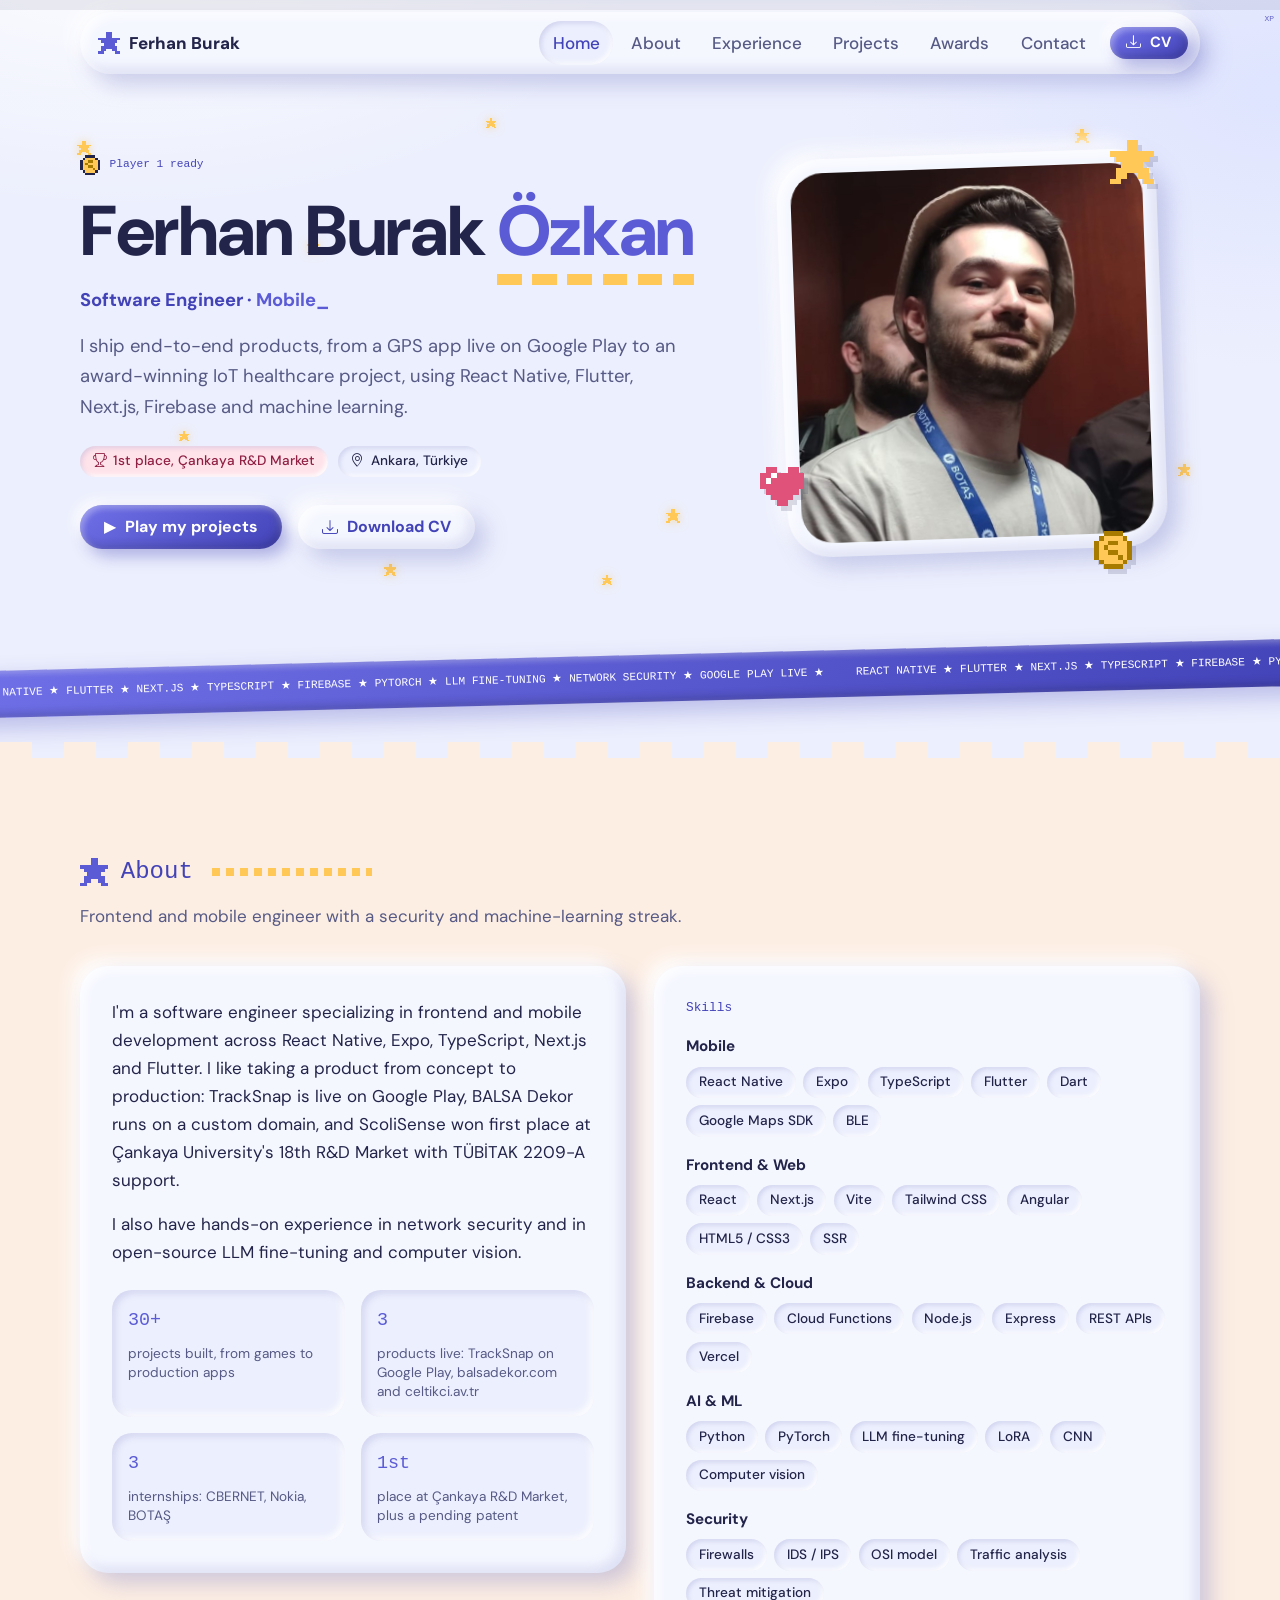
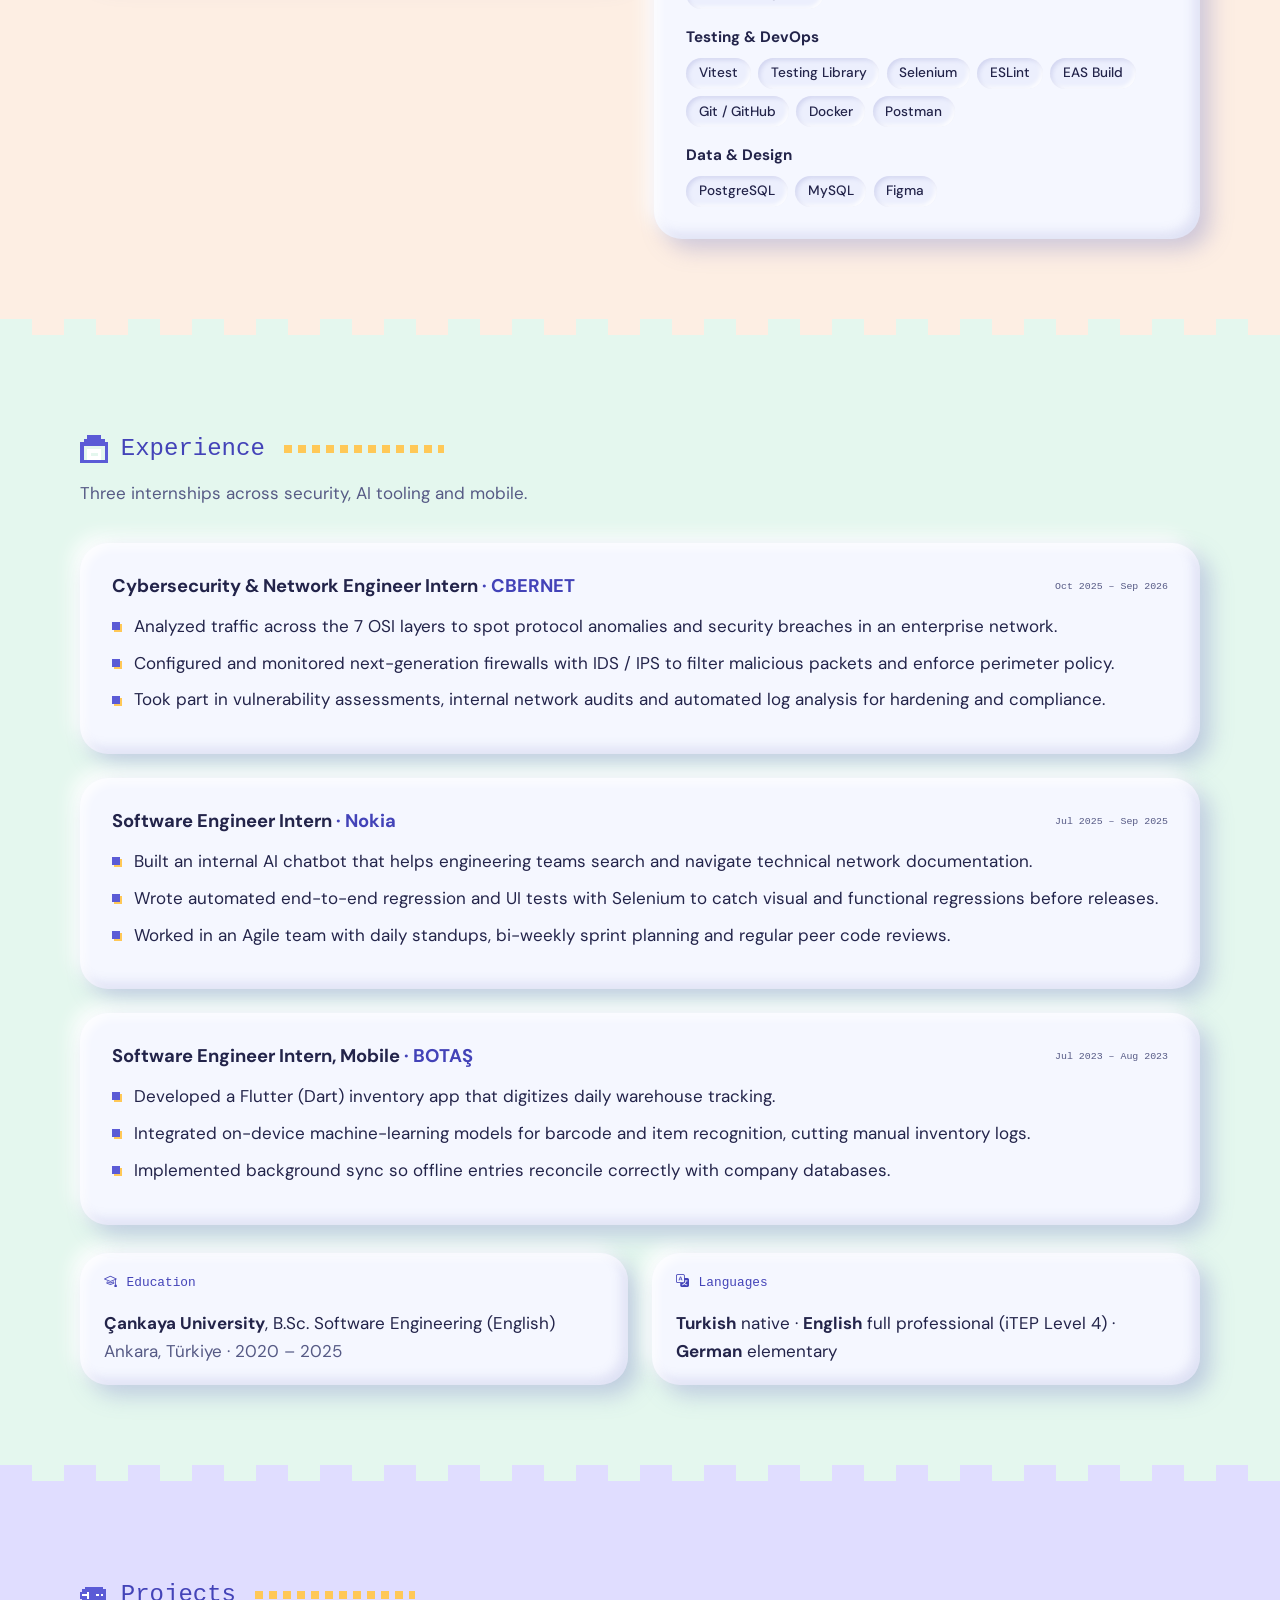
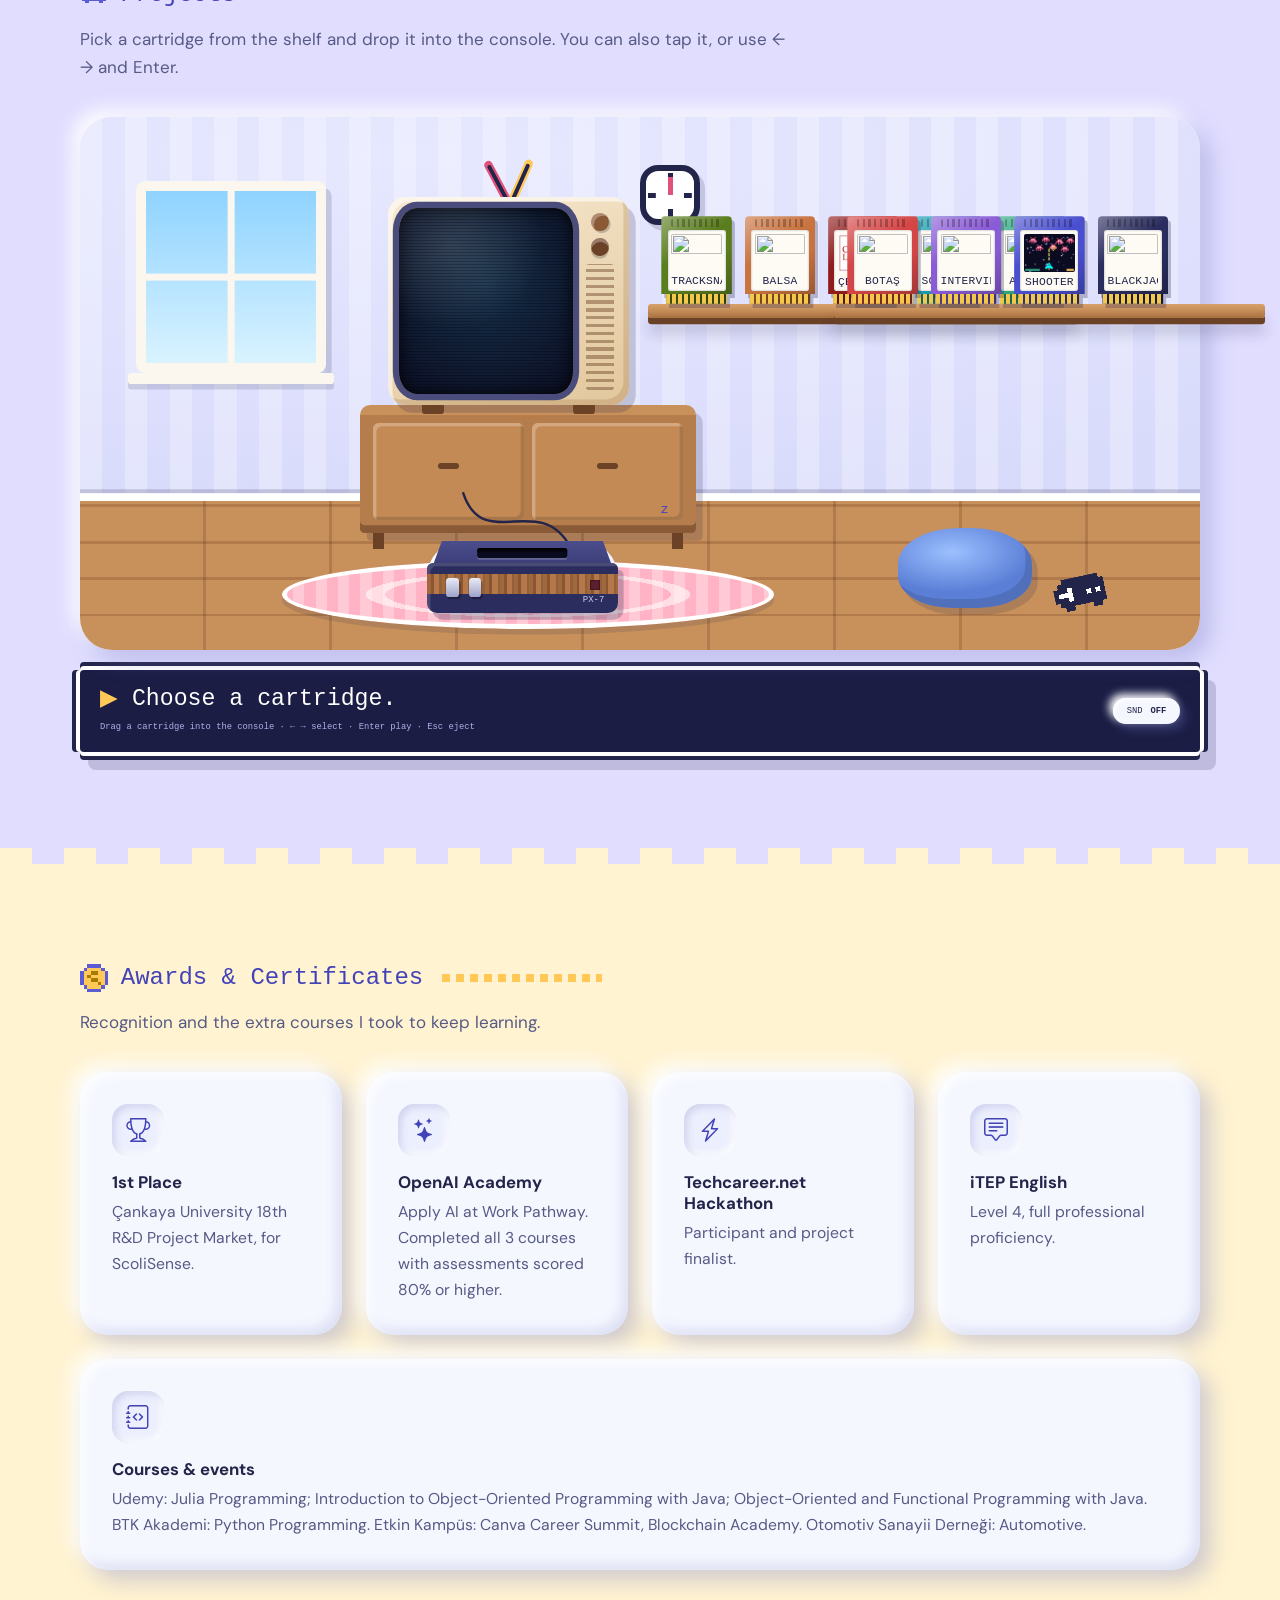
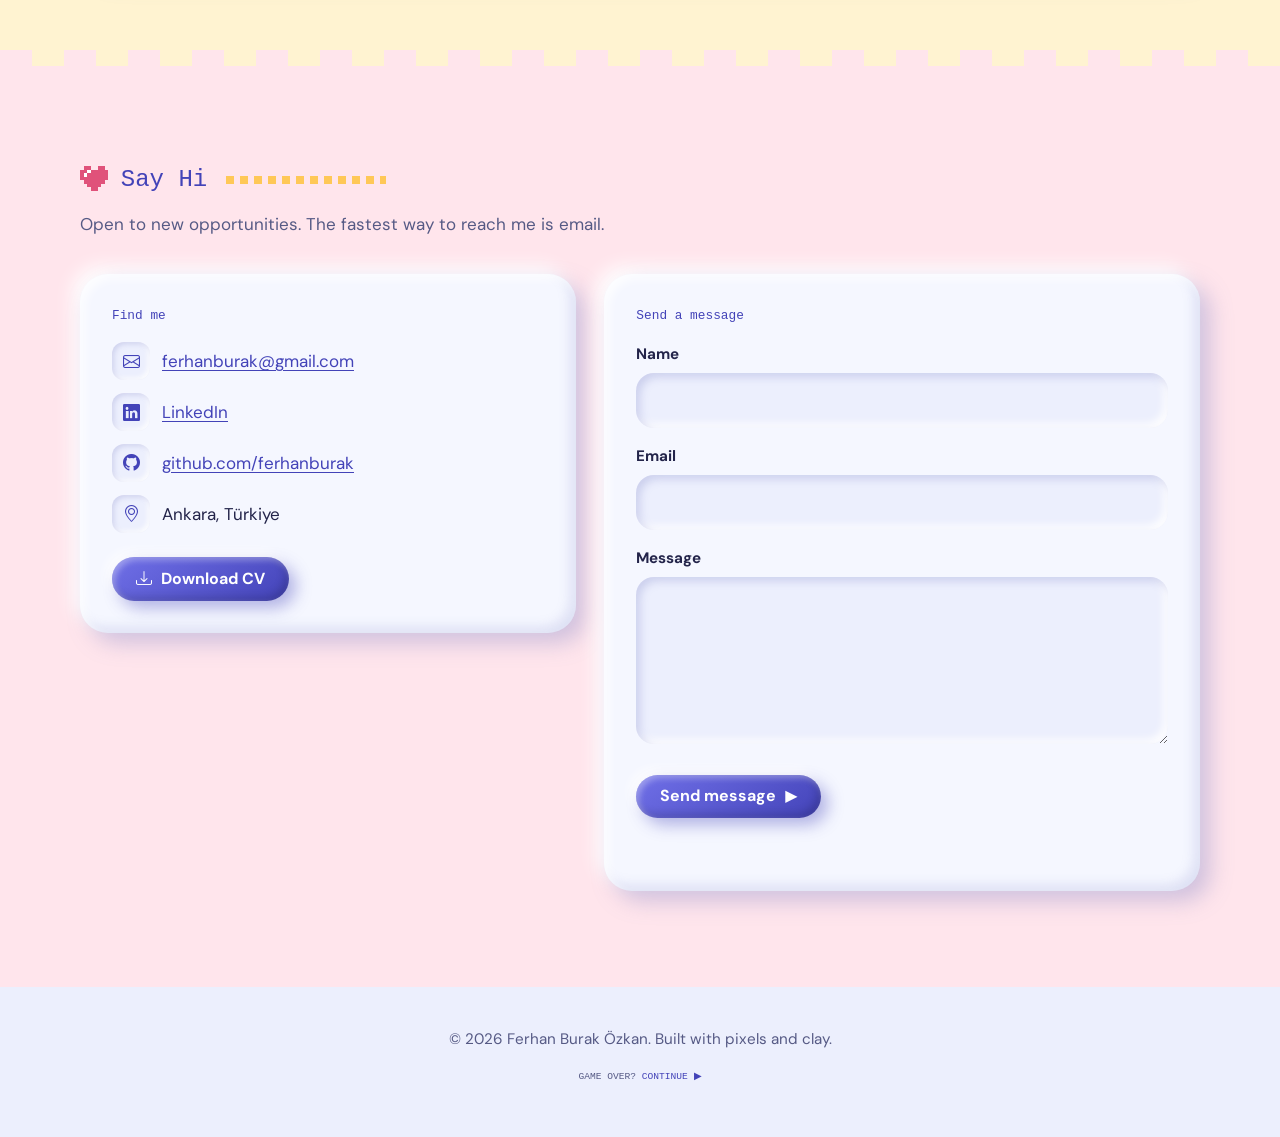
==== commit e7009821: "Add Çeltikci and Space Shooter cartridges, repo links, updated stats - New cartridges: Çeltikci Law " ====
--- a/index.html
+++ b/index.html
@@ -24,6 +24,8 @@
     <link href="https://fonts.googleapis.com/css2?family=DM+Sans:wght@400;500;700;800&family=Press+Start+2P&family=VT323&display=swap" rel="stylesheet">
     <link href="css/bootstrap-icons.css" rel="stylesheet">
     <link href="css/retro.css" rel="stylesheet">
+    <link href="css/fx.css" rel="stylesheet">
+    <link href="css/room.css" rel="stylesheet">
 
     <script>document.documentElement.classList.add("js");</script>
 
@@ -45,6 +47,7 @@
 
 <body>
     <a class="skip-link" href="#main">Skip to content</a>
+    <div class="xp" aria-hidden="true"><span class="xp-fill"></span><span class="xp-label">XP</span></div>
 
     <header class="site-nav-wrap">
         <nav class="site-nav clay" aria-label="Main">
@@ -77,7 +80,7 @@
                 <div class="hero-text reveal">
                     <p class="kicker"><span data-px="coin" style="--px2:#ffc857;--px3:#a77a00"></span> Player 1 ready</p>
                     <h1>Ferhan Burak <span class="hl">Özkan</span></h1>
-                    <p class="hero-role">Software Engineer <span aria-hidden="true">·</span> Mobile <span aria-hidden="true">·</span> Frontend <span aria-hidden="true">·</span> AI</p>
+                    <p class="hero-role" aria-label="Software Engineer: Mobile, Frontend, AI">Software Engineer <span aria-hidden="true">·</span> <span class="type" data-words="Mobile apps|Web frontends|AI &amp; ML|Network security" aria-hidden="true">Mobile · Frontend · AI</span><span class="cursor" aria-hidden="true">_</span></p>
                     <p class="hero-lead">I ship end-to-end products, from a GPS app live on Google Play to an award-winning IoT healthcare project, using React Native, Flutter, Next.js, Firebase and machine learning.</p>
 
                     <ul class="hero-badges">
@@ -101,6 +104,13 @@
                 </div>
             </div>
         </section>
+
+        <div class="ticker" aria-hidden="true">
+            <div class="ticker-track">
+                <span>REACT NATIVE ★ FLUTTER ★ NEXT.JS ★ TYPESCRIPT ★ FIREBASE ★ PYTORCH ★ LLM FINE-TUNING ★ NETWORK SECURITY ★ GOOGLE PLAY LIVE ★</span>
+                <span>REACT NATIVE ★ FLUTTER ★ NEXT.JS ★ TYPESCRIPT ★ FIREBASE ★ PYTORCH ★ LLM FINE-TUNING ★ NETWORK SECURITY ★ GOOGLE PLAY LIVE ★</span>
+            </div>
+        </div>
 
         <!-- ABOUT -->
         <section class="section" id="about">
@@ -116,10 +126,10 @@
                         <p>I also have hands-on experience in network security and in open-source LLM fine-tuning and computer vision.</p>
 
                         <ul class="stat-row" aria-label="Highlights">
-                            <li><strong>3</strong><span>internships: CBERNET, Nokia, BOTAŞ</span></li>
-                            <li><strong>98%</strong><span>test accuracy, traffic-sign CNN</span></li>
-                            <li><strong>20+</strong><span>testers in Google Play closed testing</span></li>
-                            <li><strong>50+</strong><span>products in the BALSA Dekor catalog</span></li>
+                            <li><strong data-count="30" data-suffix="+">30+</strong><span>projects built, from games to production apps</span></li>
+                            <li><strong data-count="3">3</strong><span>products live: TrackSnap on Google Play, balsadekor.com and celtikci.av.tr</span></li>
+                            <li><strong data-count="3">3</strong><span>internships: CBERNET, Nokia, BOTAŞ</span></li>
+                            <li><strong data-count="1" data-suffix="st">1st</strong><span>place at Çankaya R&amp;D Market, plus a pending patent</span></li>
                         </ul>
                     </div>
 
@@ -212,67 +222,116 @@
         </section>
 
         <!-- PROJECTS: the console -->
-        <section class="section section-arcade" id="projects">
+        <section class="section" id="projects">
             <div class="container">
                 <header class="section-head reveal">
                     <h2 class="section-title"><span data-px="gamepad" style="--px3:#fff"></span> Projects</h2>
-                    <p class="section-sub">Drag a disc into the console to launch a project. On touch or keyboard, just tap or press Enter on a disc.</p>
+                    <p class="section-sub">Pick a cartridge from the shelf and drop it into the console. You can also tap it, or use ← → and Enter.</p>
                 </header>
 
-                <div class="arcade">
-                    <div class="console-wrap reveal">
-                        <div class="console clay" id="console" data-state="idle">
-                            <div class="console-top">
-                                <div class="tray" id="tray">
-                                    <span class="tray-slot" aria-hidden="true"></span>
-                                    <span class="tray-hint" aria-hidden="true">DROP DISC HERE</span>
+                <div class="room-wrap reveal">
+                    <div class="room" id="room" data-state="idle" data-time="day">
+                        <div class="scene" aria-hidden="true">
+                            <div class="wall"></div>
+                            <div class="floor"></div>
+
+                            <div class="window">
+                                <div class="win-sky">
+                                    <span class="sun" data-sprite="sun"></span>
+                                    <span class="moon" data-sprite="moon"></span>
+                                    <span class="w-cloud" data-sprite="cloud"></span>
+                                    <span class="w-cloud w-cloud-2" data-sprite="cloud"></span>
+                                    <span class="w-star" style="left:18%;top:20%"></span>
+                                    <span class="w-star" style="left:64%;top:14%;animation-delay:-.7s"></span>
+                                    <span class="w-star" style="left:40%;top:46%;animation-delay:-1.3s"></span>
+                                    <span class="w-star" style="left:80%;top:56%;animation-delay:-.4s"></span>
                                 </div>
+                                <span class="sill"></span>
                             </div>
-                            <div class="console-face">
-                                <div class="screen" role="status" aria-live="polite">
-                                    <span class="screen-text" id="screenText">INSERT DISC</span><span class="cursor" aria-hidden="true">_</span>
-                                    <span class="screen-bar" id="screenBar" aria-hidden="true"><i></i></span>
+
+                            <div class="clock"><span class="hand hand-h"></span><span class="hand hand-m"></span></div>
+                            <span class="plant" data-sprite="plant"></span>
+                            <span class="rug"></span>
+
+                            <div class="cabinet"><span class="drawer"></span><span class="drawer"></span></div>
+                            <span class="lamp" data-sprite="lamp"><i class="glow"></i></span>
+
+                            <div class="tv" id="tv">
+                                <span class="antenna"></span>
+                                <div class="tv-body">
+                                    <div class="tv-screen" id="tvScreen">
+                                        <div class="tv-face" id="tvFace"></div>
+                                        <canvas class="tv-noise" id="tvNoise" width="64" height="40"></canvas>
+                                        <div class="tv-load" id="tvLoad"><span id="tvLoadText">LOADING</span><span class="tv-bar"><i></i></span></div>
+                                        <div class="tv-play" id="tvPlay"><img id="tvImg" src="images/carts/tracksnap-label.webp" alt=""><span id="tvTitle"></span></div>
+                                    </div>
+                                    <div class="tv-side"><span class="knob"></span><span class="knob knob-2"></span><span class="grille"></span></div>
                                 </div>
-                                <div class="console-meta" aria-hidden="true">
-                                    <span class="led" id="ledPower"></span>
-                                    <span class="led led-disc"></span>
-                                    <span class="console-brand">PX-7</span>
-                                </div>
+                                <span class="tv-feet"></span>
                             </div>
-                        </div>
-                        <p class="arcade-hint" aria-hidden="true"><span data-px="star" style="--px2:#fff;color:#ffc857"></span> 7 discs on the shelf</p>
-                    </div>
-
-                    <div class="shelf clay-inset reveal" role="group" aria-label="Project discs">
-                        <button type="button" class="disc" data-project="trackSnap" style="--d1:#5b5bd6;--d2:#6ec6ff" aria-label="TrackSnap. Drag into the console or press Enter to open">
-                            <span class="disc-art"><span class="disc-label" data-px="pin" style="--px2:#fff"></span></span>
-                            <span class="disc-name">TrackSnap</span><span class="disc-year">2026 –</span>
+
+                            <svg class="cable" viewBox="0 0 100 40" preserveAspectRatio="none"><path d="M2 2 C 20 40, 70 0, 98 36"/></svg>
+
+                            <div class="console" id="console">
+                                <span class="c-top"><span class="slot" id="slot"></span></span>
+                                <span class="c-front"><span class="wood"></span><span class="switch"></span><span class="switch switch-2"></span><span class="c-led"></span><span class="c-badge">PX-7</span></span>
+                            </div>
+
+                            <span class="pouf"></span>
+                            <span class="pad" data-px="gamepad" style="--px3:#fff"></span>
+                        </div>
+
+                        <button class="cat" id="cat" type="button" aria-label="Pet the cat">
+                            <span class="cat-f cat-f1" data-sprite="cat1"></span>
+                            <span class="cat-f cat-f2" data-sprite="cat2"></span>
+                            <span class="cat-z" aria-hidden="true">z</span>
+                            <span class="cat-bubble" aria-hidden="true">MEOW!</span>
                         </button>
-                        <button type="button" class="disc" data-project="balsa" style="--d1:#e8745f;--d2:#ffc857" aria-label="BALSA Dekor. Drag into the console or press Enter to open">
-                            <span class="disc-art"><span class="disc-label" data-px="store" style="--px2:#fff;--px3:#ffc857"></span></span>
-                            <span class="disc-name">BALSA Dekor</span><span class="disc-year">2026 –</span>
-                        </button>
-                        <button type="button" class="disc" data-project="scolisense" style="--d1:#e0527a;--d2:#ffa3b8" aria-label="ScoliSense. Drag into the console or press Enter to open">
-                            <span class="disc-art"><span class="disc-label" data-px="heart" style="--px2:#fff"></span></span>
-                            <span class="disc-name">ScoliSense</span><span class="disc-year">2024 –</span>
-                        </button>
-                        <button type="button" class="disc" data-project="ai" style="--d1:#2fa882;--d2:#9be7c4" aria-label="Applied AI and ML. Drag into the console or press Enter to open">
-                            <span class="disc-art"><span class="disc-label" data-px="chip" style="--px2:#fff"></span></span>
-                            <span class="disc-name">Applied AI / ML</span><span class="disc-year">2025</span>
-                        </button>
-                        <button type="button" class="disc" data-project="botas" style="--d1:#3b6fd0;--d2:#9cc0ff" aria-label="BOTAŞ Warehouse System. Drag into the console or press Enter to open">
-                            <span class="disc-art"><span class="disc-label" data-px="box" style="--px3:#fff"></span></span>
-                            <span class="disc-name">BOTAŞ Warehouse</span><span class="disc-year">2023</span>
-                        </button>
-                        <button type="button" class="disc" data-project="interview" style="--d1:#8a5bd6;--d2:#d5b8ff" aria-label="Interview Simulation. Drag into the console or press Enter to open">
-                            <span class="disc-art"><span class="disc-label" data-px="bubble" style="--px2:#fff"></span></span>
-                            <span class="disc-name">Interview Sim</span><span class="disc-year">2023</span>
-                        </button>
-                        <button type="button" class="disc" data-project="blackjack" style="--d1:#2b2d5e;--d2:#7d80c8" aria-label="2D Blackjack. Drag into the console or press Enter to open">
-                            <span class="disc-art"><span class="disc-label" data-px="spade"></span></span>
-                            <span class="disc-name">2D Blackjack</span><span class="disc-year">2022</span>
-                        </button>
-                    </div>
+
+                        <div class="shelf" id="shelf" role="toolbar" aria-label="Project cartridges">
+                            <ul class="shelf-row">
+                                <li class="cell"><button type="button" class="cart" data-project="trackSnap" data-short="TRACKSNAP" data-year="2026" data-blurb="Drive, meet up, build a convoy. GPS app live on Google Play" style="--c1:#5a7d1e" tabindex="0" aria-label="TrackSnap cartridge (2026). Drag into the console, or press Enter to play">
+                                    <span class="cart-shell" aria-hidden="true"><span class="cart-grip"></span><span class="cart-label"><img src="images/carts/tracksnap-label.webp" alt="" width="480" height="360" loading="lazy"><span class="cart-name">TRACKSNAP</span></span></span>
+                                </button></li>
+                                <li class="cell"><button type="button" class="cart" data-project="balsa" data-short="BALSA" data-year="2026" data-blurb="Furniture catalog and admin web app, live at balsadekor.com" style="--c1:#c9733f" tabindex="-1" aria-label="BALSA Dekor cartridge (2026). Drag into the console, or press Enter to play">
+                                    <span class="cart-shell" aria-hidden="true"><span class="cart-grip"></span><span class="cart-label"><img src="images/carts/balsa-label.webp" alt="" width="480" height="360" loading="lazy"><span class="cart-name">BALSA</span></span></span>
+                                </button></li>
+                                <li class="cell"><button type="button" class="cart" data-project="celtikci" data-short="ÇELTİKCİ" data-year="2026" data-blurb="Bilingual law firm website on React and Vite, live at celtikci.av.tr" style="--c1:#8f1d1d" tabindex="-1" aria-label="Çeltikci Law Firm cartridge (2026). Drag into the console, or press Enter to play">
+                                    <span class="cart-shell" aria-hidden="true"><span class="cart-grip"></span><span class="cart-label"><img src="images/carts/celtikci-label.webp" alt="" width="480" height="360" loading="lazy"><span class="cart-name">ÇELTİKCİ</span></span></span>
+                                </button></li>
+                                <li class="cell"><button type="button" class="cart" data-project="scolisense" data-short="SCOLISENSE" data-year="2024" data-blurb="Real-time IoT healthcare app. 1st place, R&amp;D Market" style="--c1:#1b9fb0" tabindex="-1" aria-label="ScoliSense cartridge (2024). Drag into the console, or press Enter to play">
+                                    <span class="cart-shell" aria-hidden="true"><span class="cart-grip"></span><span class="cart-label"><img src="images/carts/scolisense-label.webp" alt="" width="480" height="360" loading="lazy"><span class="cart-name">SCOLISENSE</span></span></span>
+                                </button></li>
+                                <li class="cell"><button type="button" class="cart" data-project="ai" data-short="AI LAB" data-year="2025" data-blurb="Turkish LLM fine-tuning and a 98% accurate traffic-sign CNN" style="--c1:#2fa882" tabindex="-1" aria-label="Applied AI / ML cartridge (2025). Drag into the console, or press Enter to play">
+                                    <span class="cart-shell" aria-hidden="true"><span class="cart-grip"></span><span class="cart-label"><img src="images/carts/ai-label.webp" alt="" width="480" height="360" loading="lazy"><span class="cart-name">AI LAB</span></span></span>
+                                </button></li>
+                            </ul>
+                            <ul class="shelf-row">
+                                <li class="cell"><button type="button" class="cart" data-project="botas" data-short="BOTAŞ" data-year="2023" data-blurb="Flutter warehouse app with on-device ML recognition" style="--c1:#d64545" tabindex="-1" aria-label="BOTAŞ Warehouse cartridge (2023). Drag into the console, or press Enter to play">
+                                    <span class="cart-shell" aria-hidden="true"><span class="cart-grip"></span><span class="cart-label"><img src="images/carts/botas-label.webp" alt="" width="480" height="360" loading="lazy"><span class="cart-name">BOTAŞ</span></span></span>
+                                </button></li>
+                                <li class="cell"><button type="button" class="cart" data-project="interview" data-short="INTERVIEW" data-year="2023" data-blurb="Job interviews turned into a card game" style="--c1:#8a5bd6" tabindex="-1" aria-label="Interview Sim cartridge (2023). Drag into the console, or press Enter to play">
+                                    <span class="cart-shell" aria-hidden="true"><span class="cart-grip"></span><span class="cart-label"><img src="images/carts/interview-label.webp" alt="" width="480" height="360" loading="lazy"><span class="cart-name">INTERVIEW</span></span></span>
+                                </button></li>
+                                <li class="cell"><button type="button" class="cart" data-project="shooter" data-short="SHOOTER" data-year="2025" data-blurb="2D OpenGL shooter in C++ with a bullet pool and levels" style="--c1:#4a4fd0" tabindex="-1" aria-label="Space Shooter cartridge (2025). Drag into the console, or press Enter to play">
+                                    <span class="cart-shell" aria-hidden="true"><span class="cart-grip"></span><span class="cart-label"><img src="images/carts/shooter-label.webp" alt="" width="480" height="360" loading="lazy"><span class="cart-name">SHOOTER</span></span></span>
+                                </button></li>
+                                <li class="cell"><button type="button" class="cart" data-project="blackjack" data-short="BLACKJACK" data-year="2022" data-blurb="Place your bet and play to win" style="--c1:#2b2d5e" tabindex="-1" aria-label="2D Blackjack cartridge (2022). Drag into the console, or press Enter to play">
+                                    <span class="cart-shell" aria-hidden="true"><span class="cart-grip"></span><span class="cart-label"><img src="images/carts/blackjack-label.webp" alt="" width="480" height="360" loading="lazy"><span class="cart-name">BLACKJACK</span></span></span>
+                                </button></li>
+                                <li class="cell cell-trophy"><button type="button" class="trophy" id="trophy" aria-label="Trophy: 1st place at Çankaya University's 18th R&amp;D Market" tabindex="-1"><span data-sprite="trophy"></span></button></li>
+                            </ul>
+                        </div>
+                    </div>
+
+                    <div class="textbox">
+                        <div class="tb-text">
+                            <p class="tb-main"><span class="tb-arrow" aria-hidden="true">▶</span> <span id="tbText">Choose a cartridge.</span></p>
+                            <p class="tb-hint" id="tbHint">Drag a cartridge into the console · ← → select · Enter play · Esc eject</p>
+                        </div>
+                        <button class="snd" id="sndBtn" type="button" aria-pressed="false" aria-label="Sound effects: off"><span aria-hidden="true">SND</span> <b aria-hidden="true">OFF</b></button>
+                    </div>
+                    <p class="sr-only" id="roomStatus" role="status" aria-live="polite"></p>
                 </div>
             </div>
 
@@ -288,12 +347,18 @@
                         </div>
                     </header>
                     <ul class="badges"><li class="chip chip-mint">Live on Google Play</li><li class="chip">Production track approved</li><li class="chip">iOS App Store review in progress</li></ul>
+                    <img class="dlg-shot" src="images/carts/tracksnap.webp" alt="TrackSnap Play Store banner: Sür. Buluş. Konvoy kur." loading="lazy">
                     <ul class="points">
                         <li>Architected a mobile app with React Native, Expo Router and TypeScript (React 19), paired with a React, Vite and Tailwind admin portal.</li>
                         <li>Delivered GPS tracking and live map views with Google Maps SDK, Expo Location and Task Manager.</li>
                         <li>Built the backend on Firebase (Auth, Firestore, Realtime DB, Cloud Functions), secured with App Check (Play Integrity) and covered by Vitest, React Testing Library and the Firebase Emulator Suite.</li>
                         <li>Ran the full Google Play release: closed testing with 20+ active testers, automated EAS production AAB builds and store compliance.</li>
                     </ul>
+                    <ul class="dlg-gallery">
+                        <li><img src="images/carts/tracksnap-01-surus.webp" alt="TrackSnap drive screen showing speed, distance and the Start Drive button" loading="lazy" width="540" height="960"></li>
+                        <li><img src="images/carts/tracksnap-02-harita.webp" alt="TrackSnap live map of Ankara with meetups and friends" loading="lazy" width="540" height="960"></li>
+                        <li><img src="images/carts/tracksnap-04-konvoy.webp" alt="TrackSnap convoy screen with participants and trust score" loading="lazy" width="540" height="960"></li>
+                    </ul>
                     <ul class="chips"><li>React Native</li><li>Expo Router</li><li>TypeScript</li><li>Firebase</li><li>Google Maps SDK</li><li>Vite</li><li>Vitest</li><li>EAS Build</li></ul>
                     <!-- TODO: add the Google Play listing URL as a link here -->
                 </article>
@@ -307,6 +372,10 @@
                         </div>
                     </header>
                     <ul class="badges"><li class="chip chip-mint">Live website</li></ul>
+                    <div class="dlg-pair">
+                        <img src="images/carts/balsa-home.webp" alt="BALSA Dekor home page: showroom hero with collection and visit buttons" loading="lazy" width="800" height="505">
+                        <img src="images/carts/balsa-products.webp" alt="BALSA Dekor product catalog with floor lamps and prices" loading="lazy" width="800" height="505">
+                    </div>
                     <ul class="points">
                         <li>Engineered and deployed a production catalog showcase for 50+ custom furniture products with Next.js, React, Tailwind CSS and Framer Motion for sub-second page transitions.</li>
                         <li>Built a secure admin panel on Firebase Auth, Firestore and Storage to manage inventory, update listings, track sales and handle process inquiries.</li>
@@ -316,6 +385,28 @@
                     <p class="links"><a class="clay-btn clay-btn-sm" href="https://balsadekor.com" target="_blank" rel="noopener"><i class="bi bi-box-arrow-up-right" aria-hidden="true"></i> Visit balsadekor.com</a></p>
                 </article>
 
+                <article data-project="celtikci" data-title="Çeltikci Law Firm">
+                    <header class="dlg-head">
+                        <span class="dlg-icon" data-px="store" style="--px2:#fff;--px3:#ffc857"></span>
+                        <div>
+                            <p class="eyebrow">Frontend Developer · Sep 2026</p>
+                            <h3>Çeltikci Law Firm: Corporate Website</h3>
+                        </div>
+                    </header>
+                    <ul class="badges"><li class="chip chip-mint">Live website</li><li class="chip">Turkish / English</li></ul>
+                    <div class="dlg-pair">
+                        <img src="images/carts/celtikci-home.webp" alt="Çeltikci Law Firm home page introducing the founding attorney" loading="lazy" width="800" height="500">
+                        <img src="images/carts/celtikci-contact.webp" alt="Çeltikci Law Firm contact page with an appointment request form" loading="lazy" width="800" height="500">
+                    </div>
+                    <ul class="points">
+                        <li>Built a single-page corporate website for a law firm with React and Vite, carrying the colour palette and logo over from the firm's business-card design.</li>
+                        <li>Moved the contact form to a Vercel serverless function (Node.js, Nodemailer) so appointment requests reach the firm by email.</li>
+                        <li>Added a Turkish / English switch, SPA rewrites so deep links survive a refresh, and deployed it on the custom domain celtikci.av.tr.</li>
+                    </ul>
+                    <ul class="chips"><li>React</li><li>Vite</li><li>JavaScript</li><li>Vercel Serverless</li><li>Nodemailer</li></ul>
+                    <p class="links"><a class="clay-btn clay-btn-sm" href="https://www.celtikci.av.tr" target="_blank" rel="noopener"><i class="bi bi-box-arrow-up-right" aria-hidden="true"></i> Visit celtikci.av.tr</a> <a class="clay-btn clay-btn-ghost clay-btn-sm" href="https://github.com/ferhanburak/celtikci-law-firm" target="_blank" rel="noopener"><i class="bi bi-github" aria-hidden="true"></i> Code</a></p>
+                </article>
+
                 <article data-project="scolisense" data-title="ScoliSense">
                     <header class="dlg-head">
                         <span class="dlg-icon" data-px="heart" style="--px2:#fff"></span>
@@ -325,6 +416,10 @@
                         </div>
                     </header>
                     <ul class="badges"><li class="chip chip-accent">1st place, Çankaya Univ. 18th R&amp;D Market</li><li class="chip">TÜBİTAK 2209-A funded</li><li class="chip">Patent pending</li></ul>
+                    <div class="dlg-duo">
+                        <img src="images/carts/scolisense-app.webp" alt="ScoliSense mobile app login screen with the spine logo" loading="lazy" width="540" height="857">
+                        <img src="images/carts/scolisense-dash.webp" alt="ScoliSense clinician dashboard with patient, schedule, activity and report counts and an age-group chart (personal data blurred)" loading="lazy" width="1100" height="598">
+                    </div>
                     <ul class="points">
                         <li>Built a cross-platform Flutter (Dart) app that streams live pressure data from an Arduino-based smart scoliosis brace over Bluetooth Low Energy.</li>
                         <li>Developed an Angular clinician portal synced through Firebase Realtime Database and Auth to track brace wear time, compliance graphs and sensor history.</li>
@@ -332,6 +427,7 @@
                     </ul>
                     <ul class="chips"><li>Flutter</li><li>Dart</li><li>Angular</li><li>Firebase</li><li>Arduino</li><li>BLE</li><li>Vercel</li></ul>
                     <!-- TODO: add the demo video (YouTube) link here -->
+                    <p class="links"><a class="clay-btn clay-btn-sm" href="https://github.com/ferhanburak/skolyozmobil" target="_blank" rel="noopener"><i class="bi bi-github" aria-hidden="true"></i> Mobile app code</a></p>
                 </article>
 
                 <article data-project="ai" data-title="Applied AI / ML">
@@ -348,8 +444,7 @@
                         <li><strong>Traffic-sign CNN:</strong> engineered a convolutional neural network in PyTorch to classify 42 categories from the GTSRB dataset, reaching 98% test accuracy.</li>
                     </ul>
                     <ul class="chips"><li>Python</li><li>PyTorch</li><li>Unsloth</li><li>LoRA</li><li>CNN</li><li>Google Colab Pro</li></ul>
-                    <!-- TODO: link the two code repositories (Turkish LLM Fine-Tuning, Traffic Sign CNN) -->
-                    <p class="links"><a class="clay-btn clay-btn-sm" href="https://github.com/ferhanburak" target="_blank" rel="noopener"><i class="bi bi-github" aria-hidden="true"></i> Code on GitHub</a></p>
+                    <p class="links"><a class="clay-btn clay-btn-sm" href="https://github.com/ferhanburak/Fine-Tuning-Turkish-Text-Generation" target="_blank" rel="noopener"><i class="bi bi-github" aria-hidden="true"></i> Turkish LLM code</a> <a class="clay-btn clay-btn-ghost clay-btn-sm" href="https://github.com/ferhanburak/TrafficSignImageClassifaction" target="_blank" rel="noopener"><i class="bi bi-github" aria-hidden="true"></i> Traffic-sign CNN code</a></p>
                 </article>
 
                 <article data-project="botas" data-title="BOTAŞ Warehouse System">
@@ -363,11 +458,11 @@
                     <img class="dlg-shot" src="images/projects/botasai.jpg" alt="Screenshot of the BOTAŞ warehouse system" loading="lazy">
                     <ul class="points">
                         <li>A Flutter (Dart) warehouse app that digitizes daily inventory tracking.</li>
-                        <li>On-device machine-learning models recognize barcodes and items, cutting manual logs.</li>
+                        <li>On-device machine-learning models recognize barcodes and items, cutting manual logs; a Python web server backs the object-detection model.</li>
                         <li>Background synchronization makes sure offline entries update correctly against company databases.</li>
                     </ul>
                     <ul class="chips"><li>Flutter</li><li>Dart</li><li>On-device ML</li></ul>
-                    <p class="links"><a class="clay-btn clay-btn-sm" href="https://github.com/ferhanburak" target="_blank" rel="noopener"><i class="bi bi-github" aria-hidden="true"></i> See GitHub for more</a></p>
+                    <p class="links"><a class="clay-btn clay-btn-sm" href="https://github.com/ferhanburak/BotasProje_Mobil" target="_blank" rel="noopener"><i class="bi bi-github" aria-hidden="true"></i> Mobile app code</a> <a class="clay-btn clay-btn-ghost clay-btn-sm" href="https://github.com/ferhanburak/BotasProje_WebServer" target="_blank" rel="noopener"><i class="bi bi-github" aria-hidden="true"></i> ML server code</a></p>
                 </article>
 
                 <article data-project="interview" data-title="Interview Simulation">
@@ -383,7 +478,25 @@
                         <li>Job interviews turned into a card game: answer the question cards with your answer cards.</li>
                         <li>Each answer comes back as a skill point and reveals which department suits your personality.</li>
                     </ul>
-                    <p class="links"><a class="clay-btn clay-btn-sm" href="https://github.com/ferhanburak" target="_blank" rel="noopener"><i class="bi bi-github" aria-hidden="true"></i> See GitHub for more</a></p>
+                    <p class="links"><a class="clay-btn clay-btn-sm" href="https://github.com/ferhanburak/TechcareernetHackathonGame" target="_blank" rel="noopener"><i class="bi bi-github" aria-hidden="true"></i> Code on GitHub</a></p>
+                </article>
+
+                <article data-project="shooter" data-title="Space Shooter">
+                    <header class="dlg-head">
+                        <span class="dlg-icon" data-px="star" style="--px2:#fff"></span>
+                        <div>
+                            <p class="eyebrow">Game project · Jun 2025</p>
+                            <h3>Space Shooter (C++ / OpenGL)</h3>
+                        </div>
+                    </header>
+                    <img class="dlg-shot dlg-pixel" src="images/carts/shooter-label.webp" alt="Pixel illustration of a cyan ship firing at a row of pink invaders" loading="lazy">
+                    <ul class="points">
+                        <li>A small 2D shooting game in C++ with OpenGL and GLUT, structured with object-oriented classes for the game, ship, enemies, bullets and levels.</li>
+                        <li>Bullets come from a reusable pool of 50 objects instead of being created on every shot, with a fire cooldown on the trigger.</li>
+                        <li>The arrow keys move the ship and a 16 ms timer drives the update and render loop, about 60 frames per second.</li>
+                    </ul>
+                    <ul class="chips"><li>C++</li><li>OpenGL</li><li>GLUT</li><li>OOP</li><li>Object pooling</li></ul>
+                    <p class="links"><a class="clay-btn clay-btn-sm" href="https://github.com/ferhanburak/Creating-Our-Skeleton" target="_blank" rel="noopener"><i class="bi bi-github" aria-hidden="true"></i> Code on GitHub</a></p>
                 </article>
 
                 <article data-project="blackjack" data-title="2D Blackjack">
@@ -485,18 +598,31 @@
     <footer class="site-footer">
         <div class="container">
             <p>© <span id="year">2026</span> Ferhan Burak Özkan. Built with pixels and clay.</p>
+            <a class="continue" href="#home">GAME OVER? <b>CONTINUE ▶</b></a>
         </div>
     </footer>
 
     <!-- Project dialog -->
     <dialog id="projectDialog" class="project-dialog" aria-labelledby="dlgTitle">
-        <div class="dlg-inner clay">
-            <button class="dlg-close" type="button" aria-label="Close project and eject disc" data-close>&times;</button>
-            <div id="dlgBody"></div>
+        <div class="dlg-inner">
+            <div class="dlg-bar">
+                <span class="dlg-ch" id="dlgCh">CH 01</span>
+                <span class="dlg-now" aria-hidden="true">● NOW PLAYING</span>
+                <button class="dlg-close" type="button" aria-label="Eject cartridge and close" data-close>⏏</button>
+            </div>
+            <div class="dlg-scroll">
+                <div id="dlgBody"></div>
+                <div class="zoom" id="zoom" hidden><img id="zoomImg" alt=""><button class="zoom-close" type="button" aria-label="Close image">&times;</button></div>
+                <div class="dlg-foot">
+                    <button class="clay-btn clay-btn-ghost clay-btn-sm" type="button" data-close><span aria-hidden="true">⏏</span> Eject cartridge</button>
+                    <span class="dlg-keys" aria-hidden="true">ESC / B</span>
+                </div>
+            </div>
         </div>
     </dialog>
 
     <script src="js/pixel.js" defer></script>
+    <script src="js/fx.js" defer></script>
     <script src="js/main.js" defer></script>
     <script src="js/console.js" defer></script>
 </body>
--- a/css/fx.css
+++ b/css/fx.css
@@ -0,0 +1,171 @@
+/* ==========================================================================
+   FX layer: playful motion on top of retro.css. Everything here is
+   decorative and switched off by prefers-reduced-motion (see bottom).
+   ========================================================================== */
+
+main { overflow-x: clip; }
+
+/* ---------- XP scroll bar ---------- */
+.xp { position: fixed; top: 0; left: 0; right: 0; height: 10px; z-index: 70; pointer-events: none; background: rgba(35, 36, 74, .08); }
+.xp-fill {
+  position: absolute; inset: 0 0 0 0;
+  background: repeating-linear-gradient(90deg, var(--mint) 0 10px, #7be3bd 10px 12px);
+  clip-path: inset(0 calc(100% - var(--p, 0) * 100%) 0 0);
+  transition: clip-path .12s steps(6);
+}
+.xp.full .xp-fill { background: repeating-linear-gradient(90deg, var(--sun) 0 10px, #ffe29a 10px 12px); }
+.xp-label { position: absolute; right: 6px; top: 12px; font-family: var(--font-pixel); font-size: .5rem; color: var(--primary-d); opacity: .8; }
+
+/* ---------- Section tints + battlement dividers ---------- */
+.section { position: relative; }
+#about { --tint: #fdeee3; }
+#experience { --tint: #e4f7ee; }
+#projects { --tint: #e0ddff; }
+#certificates { --tint: #fff3d1; }
+#contact { --tint: #ffe5ec; }
+#about, #experience, #projects, #certificates, #contact { background: var(--tint); }
+#about::before, #experience::before, #projects::before, #certificates::before, #contact::before {
+  content: ""; position: absolute; left: 0; right: 0; top: -16px; height: 16px; pointer-events: none;
+  background: repeating-linear-gradient(90deg, var(--tint) 0 32px, transparent 32px 64px);
+}
+
+/* ---------- Hero: sky, letters, typewriter ---------- */
+.hero { position: relative; }
+.hero .container { position: relative; z-index: 1; }
+.sky { position: absolute; inset: 0; overflow: hidden; pointer-events: none; z-index: 0; }
+.sky .star { position: absolute; color: var(--sun); animation: twinkle 2.4s steps(2) infinite; }
+.sky .star[data-px] svg { filter: drop-shadow(0 0 4px rgba(255, 200, 87, .6)); }
+.sky .cloud { position: absolute; color: #fff; opacity: .9; filter: drop-shadow(5px 6px 0 rgba(118, 124, 196, .18)); animation: drift linear infinite; left: -160px; }
+@keyframes twinkle { 50% { opacity: .15; transform: scale(.7); } }
+@keyframes drift { to { transform: translateX(calc(100vw + 320px)); } }
+
+.ch { display: inline-block; animation: letterIn .7s cubic-bezier(.3, 1.7, .5, 1) calc(var(--i) * 55ms + .15s) backwards; cursor: default; }
+.ch:hover { animation: jiggle .45s ease; color: var(--accent); }
+@keyframes letterIn { from { transform: translateY(-60px) scale(.4) rotate(-20deg); opacity: 0; } }
+@keyframes jiggle { 25% { transform: translateY(-10px) rotate(-8deg); } 60% { transform: translateY(2px) rotate(6deg); } }
+
+.type { color: var(--primary); }
+.hero-role .cursor { color: var(--primary); animation: blink 1s steps(1) infinite; }
+
+.portrait.tilt { transform: perspective(800px) rotate(-2deg) rotateX(var(--rx, 0deg)) rotateY(var(--ry, 0deg)); transition: transform .18s ease-out; will-change: transform; }
+.portrait.tilt:hover { box-shadow: 18px 22px 36px rgba(118, 124, 196, .4), -8px -8px 18px rgba(255, 255, 255, .95), var(--clay-in); }
+.float-1 { animation-duration: 2.6s; }
+.float-2 { animation: bob 3.6s ease-in-out -1s infinite, spin3d 6s linear infinite; }
+.float-3 { animation: bob 3s ease-in-out -2s infinite; }
+@keyframes spin3d { 0%, 40% { rotate: y 0deg; } 60%, 100% { rotate: y 360deg; } }
+
+/* ---------- Ticker ---------- */
+.ticker {
+  overflow: hidden; margin: 1.5rem -3% 3.5rem; padding: .9rem 0; transform: rotate(-1.4deg);
+  background: linear-gradient(145deg, #7070e8, var(--primary-d)); color: #fff;
+  box-shadow: 0 10px 24px rgba(67, 67, 184, .3), inset 0 3px 6px rgba(255, 255, 255, .3), inset 0 -4px 8px rgba(0, 0, 0, .18);
+}
+.ticker-track { display: flex; width: max-content; animation: marquee 34s linear infinite; }
+.ticker:hover .ticker-track { animation-play-state: paused; }
+.ticker span { padding-right: 2rem; font-family: var(--font-pixel); font-size: .7rem; line-height: 1.6; white-space: nowrap; }
+@keyframes marquee { to { transform: translateX(-50%); } }
+
+/* ---------- Reveal variants (replaces the plain fade-up) ---------- */
+.js .reveal {
+  opacity: 0; transform: translateY(26px) scale(.98);
+  transition: opacity .6s ease var(--d, 0s), transform .75s cubic-bezier(.2, .9, .3, 1.25) var(--d, 0s);
+}
+.js .reveal[data-fx="left"] { transform: translateX(-70px) rotate(-2deg); }
+.js .reveal[data-fx="right"] { transform: translateX(70px) rotate(2deg); }
+.js .reveal[data-fx="pop"] { transform: scale(.65) rotate(-5deg); }
+.js .reveal.in { opacity: 1; transform: none; }
+.js .reveal.tilt.in { transform: perspective(800px) rotateX(var(--rx, 0deg)) rotateY(var(--ry, 0deg)); transition: opacity .6s ease, transform .2s ease-out; }
+
+.section-title [data-px] { transform-origin: 50% 80%; }
+.in .section-title [data-px] { animation: hopIn .8s cubic-bezier(.3, 1.6, .5, 1) .15s backwards; }
+@keyframes hopIn { from { transform: translateY(-30px) rotate(-40deg) scale(.4); opacity: 0; } }
+.section-title::after { content: ""; flex: 1; height: 8px; margin-left: .4rem; max-width: 160px; background: repeating-linear-gradient(90deg, var(--sun) 0 8px, transparent 8px 14px); transform-origin: left; }
+.in .section-title::after { animation: grow .7s steps(10) .3s backwards; }
+@keyframes grow { from { transform: scaleX(0); } }
+
+/* Staggered pops */
+.in .chips li { animation: pop .5s cubic-bezier(.3, 1.6, .5, 1) calc(var(--i, 0) * 35ms + .2s) backwards; }
+.in .stat-row li { animation: pop .6s cubic-bezier(.3, 1.6, .5, 1) calc(var(--i, 0) * 110ms + .25s) backwards; }
+.in.shelf .disc-art { animation: dropIn .8s cubic-bezier(.3, 1.4, .5, 1) calc(var(--i, 0) * 90ms + .2s) backwards; }
+.in.shelf .disc-name, .in.shelf .disc-year { animation: fadeUp .5s ease calc(var(--i, 0) * 90ms + .6s) backwards; }
+@keyframes pop { from { transform: scale(.4) rotate(-10deg); opacity: 0; } }
+@keyframes dropIn { 0% { transform: translateY(-140px) rotate(-200deg); opacity: 0; } 60% { opacity: 1; } 75% { transform: translateY(8px) rotate(10deg); } 100% { transform: none; } }
+@keyframes fadeUp { from { transform: translateY(8px); opacity: 0; } }
+
+/* Hover play */
+.chips li { transition: transform .2s cubic-bezier(.3, 1.8, .5, 1); }
+.chips li:hover { transform: translateY(-3px) rotate(-3deg) scale(1.06); }
+.card { transition: box-shadow .25s ease; }
+.timeline .card:hover { box-shadow: 14px 16px 28px rgba(118, 124, 196, .38), -8px -8px 18px rgba(255, 255, 255, .95), var(--clay-in); }
+.award-grid li:hover .award-icon { animation: wiggle .6s ease; }
+.contact-list li:hover i { animation: wiggle .6s ease; }
+@keyframes wiggle { 20% { transform: rotate(-14deg) scale(1.1); } 50% { transform: rotate(12deg) scale(1.1); } 80% { transform: rotate(-6deg); } }
+.brand:hover .brand-icon { animation: spin 0.8s steps(8); }
+.nav-links a:not(.clay-btn):hover { animation: hop .35s cubic-bezier(.3, 1.8, .5, 1); }
+@keyframes hop { 40% { transform: translateY(-4px); } }
+
+.clay-btn:hover { animation: jelly .6s ease; }
+@keyframes jelly { 30% { transform: scale(1.1, .9); } 50% { transform: scale(.94, 1.08); } 70% { transform: scale(1.04, .97); } }
+.clay-btn:active { animation: none; transform: scale(.94, .88) translateY(2px); }
+
+/* ---------- Console extras ---------- */
+.console[data-state="idle"] .tray { animation: invite 2.6s ease-in-out infinite; }
+@keyframes invite { 50% { box-shadow: inset 7px 7px 14px rgba(0, 0, 0, .55), inset -4px -4px 10px rgba(130, 136, 210, .3), 0 0 0 3px rgba(255, 200, 87, .55), 0 0 22px rgba(255, 200, 87, .4); } }
+.console.bump { animation: bump .42s cubic-bezier(.3, 1.6, .5, 1); }
+@keyframes bump { 30% { transform: scale(1.04, .94) rotate(-.6deg); } 60% { transform: scale(.98, 1.03) rotate(.5deg); } }
+.in .screen { animation: crtOn .7s steps(9) .35s backwards; }
+@keyframes crtOn { 0% { transform: scaleY(.04); filter: brightness(3); } 60% { transform: scaleY(1); filter: brightness(2); } }
+.console[data-state="loading"] .screen { animation: glitch .22s steps(2) 5; }
+@keyframes glitch { 0% { transform: translate(0); filter: none; } 33% { transform: translate(-4px, 1px) skewX(4deg); filter: hue-rotate(40deg); } 66% { transform: translate(4px, -1px) skewX(-4deg); filter: hue-rotate(-40deg); } }
+.console[data-state="open"] .screen-text { animation: blink 1.2s steps(1) infinite; }
+
+.disc[data-hint] .disc-art { animation: nudge 3.4s ease-in-out 2.2s infinite; }
+@keyframes nudge { 0%, 62%, 100% { transform: none; } 70% { transform: translate(18px, -14px) rotate(30deg); } 78% { transform: translate(-8px, 4px) rotate(-10deg); } 86% { transform: translate(12px, -8px) rotate(18deg); } }
+.disc:not(.dragging):not([aria-disabled]):hover .disc-art::after { content: ""; position: absolute; inset: 0; border-radius: 50%; background: linear-gradient(115deg, transparent 35%, rgba(255, 255, 255, .85) 50%, transparent 65%); animation: shine .7s ease; }
+@keyframes shine { from { transform: translateX(-60%) rotate(0); opacity: 0; } 50% { opacity: 1; } to { transform: translateX(60%); opacity: 0; } }
+
+.arcade-bar { margin-top: 1.2rem; display: flex; align-items: center; justify-content: space-between; gap: 1rem; flex-wrap: wrap; }
+.arcade-bar .arcade-hint { margin: 0; }
+.snd {
+  display: inline-flex; align-items: center; gap: .5rem; padding: .5rem .85rem; border: 0; border-radius: 999px; cursor: pointer;
+  font-family: var(--font-pixel); font-size: .55rem; color: var(--ink); background: var(--surface);
+  box-shadow: 5px 5px 11px rgba(118, 124, 196, .35), -4px -4px 9px #fff, inset 2px 2px 4px rgba(255, 255, 255, .8);
+}
+.snd[aria-pressed="true"] { color: #14654b; box-shadow: inset 3px 3px 7px rgba(118, 124, 196, .3), inset -3px -3px 7px #fff; }
+.snd[aria-pressed="true"] b { color: var(--mint); }
+
+/* ---------- Dialog content stagger ---------- */
+.project-dialog[open] #dlgBody article > * { animation: rise .55s cubic-bezier(.2, .9, .3, 1.2) backwards; }
+.project-dialog[open] #dlgBody article > :nth-child(1) { animation-delay: .05s; }
+.project-dialog[open] #dlgBody article > :nth-child(2) { animation-delay: .12s; }
+.project-dialog[open] #dlgBody article > :nth-child(3) { animation-delay: .19s; }
+.project-dialog[open] #dlgBody article > :nth-child(4) { animation-delay: .26s; }
+.project-dialog[open] #dlgBody article > :nth-child(5) { animation-delay: .33s; }
+.project-dialog[open] #dlgBody article > :nth-child(6) { animation-delay: .4s; }
+@keyframes rise { from { transform: translateY(18px); opacity: 0; } }
+.dlg-icon { animation: bob 2.8s ease-in-out infinite; }
+
+/* ---------- Footer ---------- */
+.continue { display: inline-block; margin-top: 1rem; font-family: var(--font-pixel); font-size: .6rem; line-height: 1.8; color: var(--muted); text-decoration: none; }
+.continue b { color: var(--primary-d); animation: blink 1s steps(1) infinite; font-weight: 400; }
+.continue:hover b { color: var(--accent); }
+
+/* ---------- Particles + toast (created by js/fx.js) ---------- */
+.fx-px { position: fixed; z-index: 200; pointer-events: none; image-rendering: pixelated; }
+.fx-toast {
+  position: fixed; left: 50%; bottom: 28px; z-index: 210; transform: translateX(-50%);
+  padding: .9rem 1.3rem; border-radius: 18px; background: var(--ink); color: var(--sun);
+  font-family: var(--font-pixel); font-size: .65rem; line-height: 1.6; text-align: center;
+  box-shadow: 0 -4px 0 0 var(--sun), 0 4px 0 0 var(--sun), -4px 0 0 0 var(--sun), 4px 0 0 0 var(--sun), 0 14px 30px rgba(0, 0, 0, .3);
+  animation: toast 2.8s cubic-bezier(.3, 1.4, .5, 1) forwards; pointer-events: none;
+}
+@keyframes toast { 0% { transform: translate(-50%, 60px); opacity: 0; } 12%, 80% { transform: translate(-50%, 0); opacity: 1; } 100% { transform: translate(-50%, 20px); opacity: 0; } }
+
+/* ---------- Reduced motion: keep everything static ---------- */
+@media (prefers-reduced-motion: reduce) {
+  .ticker { transform: none; }
+  .ticker-track { animation: none !important; }
+  .sky .cloud { display: none; }
+  .js .reveal, .js .reveal[data-fx] { opacity: 1; transform: none; }
+  .console[data-state="idle"] .tray, .disc[data-hint] .disc-art, .dlg-icon { animation: none !important; }
+}
--- a/css/room.css
+++ b/css/room.css
@@ -0,0 +1,406 @@
+/* ==========================================================================
+   Pixel room: shelf of cartridges, a retro console and a CRT TV with a face.
+   Wide layout positions everything in % of the scene (and cqw for the
+   shelf); a container query re-stacks it for narrow screens.
+   ========================================================================== */
+
+.room-wrap { container-type: inline-size; }
+
+.room {
+  --cw: 6.3cqw;                 /* cartridge width */
+  --wood: #c8915c;
+  --wood-d: #8a5a36;
+  --wood-dd: #6b4226;
+  --wall: #d9dbfb;
+  position: relative;
+}
+
+.scene {
+  position: relative; aspect-ratio: 2.1 / 1; overflow: hidden; border-radius: 32px;
+  box-shadow: var(--clay-out), inset 0 0 0 6px rgba(255, 255, 255, .85);
+  background: var(--wall);
+}
+.scene > * { position: absolute; }
+
+/* ---------- Wall + floor ---------- */
+.wall {
+  inset: 0 0 28% 0;
+  background:
+    repeating-linear-gradient(90deg, rgba(255, 255, 255, .28) 0 2cqw, transparent 2cqw 4cqw),
+    radial-gradient(120% 90% at 30% 10%, #e6e8ff, var(--wall));
+}
+.floor {
+  left: 0; right: 0; bottom: 0; height: 28%;
+  background:
+    repeating-linear-gradient(90deg, transparent 0 11cqw, rgba(90, 50, 20, .22) 11cqw 11.25cqw),
+    repeating-linear-gradient(0deg, var(--wood) 0 3cqw, #b07a4a 3cqw 3.25cqw);
+  box-shadow: 0 -0.7cqw 0 #fff, 0 -1.05cqw 0 rgba(35, 36, 74, .18);
+}
+
+/* ---------- Window + sky ---------- */
+.window {
+  left: 5%; top: 12%; width: 17%; height: 36%;
+  border: 0.9cqw solid #fbf7ee; border-radius: 0.8cqw;
+  box-shadow: 0.5cqw 0.6cqw 0 rgba(35, 36, 74, .16), inset 0 0 0 0.25cqw rgba(35, 36, 74, .12);
+}
+.win-sky { position: absolute; inset: 0; overflow: hidden; background: linear-gradient(#8fd3ff, #d9f3ff); transition: background 1s; }
+.window::before, .window::after { content: ""; position: absolute; background: #fbf7ee; z-index: 1; }
+.window::before { left: 50%; top: 0; bottom: 0; width: 0.6cqw; transform: translateX(-50%); }
+.window::after { top: 50%; left: 0; right: 0; height: 0.6cqw; transform: translateY(-50%); }
+.sill { position: absolute; left: -1.6cqw; right: -1.6cqw; bottom: -1.9cqw; height: 1cqw; border-radius: 0.3cqw; background: #fbf7ee; box-shadow: 0 0.5cqw 0 rgba(35, 36, 74, .15); }
+.win-sky [data-sprite] { position: absolute; display: block; line-height: 0; }
+.win-sky svg { width: 100%; height: 100%; display: block; }
+.sun { width: 26%; aspect-ratio: 1; right: 12%; top: 12%; animation: sunPulse 3s steps(2) infinite; }
+.moon { width: 22%; aspect-ratio: 1; right: 16%; top: 14%; display: none !important; }
+.w-cloud { width: 46%; aspect-ratio: 12 / 5; top: 52%; left: -50%; color: #fff; animation: winDrift 26s linear infinite; }
+.w-cloud-2 { width: 34%; top: 26%; animation-duration: 38s; animation-delay: -19s; }
+.w-star { position: absolute; width: 0.35cqw; height: 0.35cqw; background: #fff; display: none; animation: twinkle 2s steps(2) infinite; }
+@keyframes winDrift { to { transform: translateX(380%); } }
+@keyframes sunPulse { 50% { transform: scale(1.06); } }
+
+.room[data-time="dusk"] .win-sky { background: linear-gradient(#ff8f70, #ffd48a); }
+.room[data-time="dusk"] .sun { top: 50%; }
+.room[data-time="night"] .win-sky { background: linear-gradient(#141638, #343a88); }
+.room[data-time="night"] .sun, .room[data-time="night"] .w-cloud { display: none; }
+.room[data-time="night"] .moon { display: block !important; }
+.room[data-time="night"] .w-star { display: block; }
+.room[data-time="night"] .wall, .room[data-time="night"] .floor, .room[data-time="night"] .rug,
+.room[data-time="night"] .cabinet, .room[data-time="night"] .plant, .room[data-time="night"] .pouf,
+.room[data-time="night"] .clock, .room[data-time="night"] .window { filter: brightness(.78) saturate(.9); }
+
+/* ---------- Clock (real local time) ---------- */
+.clock {
+  left: 50%; top: 9%; width: 5.4cqw; aspect-ratio: 1; border-radius: 30%;
+  background: #fff; border: 0.55cqw solid var(--ink);
+  box-shadow: 0.45cqw 0.5cqw 0 rgba(35, 36, 74, .16);
+  background-image:
+    linear-gradient(var(--ink), var(--ink)), linear-gradient(var(--ink), var(--ink)),
+    linear-gradient(var(--ink), var(--ink)), linear-gradient(var(--ink), var(--ink));
+  background-size: 0.45cqw 0.7cqw, 0.45cqw 0.7cqw, 0.7cqw 0.45cqw, 0.7cqw 0.45cqw;
+  background-position: 50% 6%, 50% 94%, 6% 50%, 94% 50%;
+  background-repeat: no-repeat;
+}
+.hand { position: absolute; left: 50%; bottom: 50%; width: 0.45cqw; margin-left: -0.225cqw; background: var(--accent); transform-origin: 50% 100%; transform: rotate(var(--deg, 0deg)); }
+.hand-h { height: 28%; background: var(--ink); }
+.hand-m { height: 38%; }
+
+/* ---------- Furniture ---------- */
+.plant { left: 2.5%; bottom: 5%; width: 8%; aspect-ratio: 12 / 16; transform-origin: 50% 100%; animation: sway 4s ease-in-out infinite; }
+.plant svg, .lamp svg, .cat-f svg, .trophy svg { width: 100%; height: 100%; display: block; }
+@keyframes sway { 50% { transform: rotate(2deg); } }
+
+.rug {
+  left: 18%; width: 44%; top: 83%; height: 13%; border-radius: 50%;
+  background:
+    radial-gradient(closest-side, transparent 58%, rgba(255, 255, 255, .55) 58% 66%, transparent 66%),
+    repeating-linear-gradient(90deg, #ffb3c4 0 1cqw, #ffc9d5 1cqw 2cqw);
+  box-shadow: 0 0.5cqw 0 rgba(35, 36, 74, .14), inset 0 0 0 0.45cqw #fff;
+}
+
+.cabinet {
+  left: 25%; width: 30%; top: 54%; height: 24%;
+  display: grid; grid-template-columns: 1fr 1fr; gap: 0.8cqw; padding: 1.6cqw 1.2cqw 1.2cqw;
+  background: linear-gradient(var(--wood) 0 0.9cqw, #b57d4b 0.9cqw);
+  border-radius: 0.9cqw 0.9cqw 0.4cqw 0.4cqw;
+  box-shadow: inset 0 -0.7cqw 0 var(--wood-d), 0.6cqw 0.7cqw 0 rgba(35, 36, 74, .18);
+}
+.cabinet::after { content: ""; position: absolute; left: 1.2cqw; right: 1.2cqw; bottom: -1.4cqw; height: 1.4cqw; background: linear-gradient(90deg, var(--wood-dd) 0 1cqw, transparent 1cqw calc(100% - 1cqw), var(--wood-dd) calc(100% - 1cqw)); }
+.drawer { position: relative; border-radius: 0.5cqw; background: #c48a55; box-shadow: inset 0.3cqw 0.3cqw 0 rgba(255, 255, 255, .25), inset -0.3cqw -0.3cqw 0 rgba(0, 0, 0, .14); }
+.drawer::after { content: ""; position: absolute; left: 50%; top: 42%; width: 1.8cqw; height: 0.5cqw; margin-left: -0.9cqw; border-radius: 0.3cqw; background: var(--wood-dd); }
+
+.lamp { left: 49.6%; top: 37%; width: 4.4%; aspect-ratio: 6 / 12; }
+.lamp .glow { position: absolute; left: 50%; top: 0; width: 22cqw; height: 22cqw; margin: -8cqw 0 0 -11cqw; border-radius: 50%; background: radial-gradient(closest-side, rgba(255, 214, 120, .55), transparent); opacity: 0; transition: opacity .8s; pointer-events: none; }
+.room[data-time="night"] .lamp .glow, .room[data-time="dusk"] .lamp .glow { opacity: 1; }
+
+.pouf { left: 73%; top: 77%; width: 12%; height: 15%; border-radius: 45% 45% 40% 40%; background: radial-gradient(60% 50% at 40% 30%, #9cc0ff, #5b7fd6); box-shadow: inset -0.6cqw -0.8cqw 0 rgba(0, 0, 0, .12), 0.5cqw 0.6cqw 0 rgba(35, 36, 74, .16); }
+.pad { left: 87%; top: 86%; width: 5%; aspect-ratio: 12 / 7; color: var(--ink); transform: rotate(-12deg); }
+
+/* ---------- TV ---------- */
+.tv { left: 27.5%; width: 21.5%; top: 15%; height: 39%; display: flex; flex-direction: column; }
+.antenna { position: absolute; left: 50%; top: -18%; width: 0; height: 22%; }
+.antenna::before, .antenna::after {
+  content: ""; position: absolute; bottom: 0; width: 0.35cqw; height: 100%; background: var(--ink); transform-origin: 50% 100%; border-radius: 0.2cqw;
+}
+.antenna::before { transform: rotate(-28deg); box-shadow: 0 -0.2cqw 0 0.2cqw var(--accent); }
+.antenna::after { transform: rotate(24deg); box-shadow: 0 -0.2cqw 0 0.2cqw var(--sun); }
+.tv-body {
+  position: relative; flex: 1; display: flex; gap: 0.9cqw; padding: 1cqw;
+  border-radius: 1.6cqw; background: linear-gradient(160deg, #f6e8cf, #e2c79c);
+  box-shadow: inset 0.4cqw 0.4cqw 0 rgba(255, 255, 255, .6), inset -0.5cqw -0.5cqw 0 rgba(150, 100, 50, .22), 0.6cqw 0.7cqw 0 rgba(35, 36, 74, .2);
+}
+.tv-screen {
+  position: relative; flex: 1; overflow: hidden; border-radius: 1.6cqw / 2cqw;
+  background: radial-gradient(120% 120% at 50% 40%, #16304a, #0b0c22 70%);
+  box-shadow: 0 0 0 0.55cqw #4a4c7c, inset 0 0 1.4cqw rgba(0, 0, 0, .85);
+}
+.tv-screen::after {
+  content: ""; position: absolute; inset: 0; pointer-events: none; z-index: 3;
+  background:
+    repeating-linear-gradient(0deg, rgba(0, 0, 0, .25) 0 1px, transparent 1px 3px),
+    radial-gradient(120% 100% at 30% 20%, rgba(255, 255, 255, .14), transparent 45%);
+}
+.tv-side { width: 16%; display: flex; flex-direction: column; align-items: center; gap: 0.7cqw; padding-top: 0.4cqw; }
+.knob { width: 1.6cqw; aspect-ratio: 1; border-radius: 50%; background: #8a5a36; box-shadow: inset 0.25cqw 0.25cqw 0 rgba(255, 255, 255, .3), 0.15cqw 0.2cqw 0 rgba(0, 0, 0, .2); }
+.knob-2 { background: #6b4226; transform: rotate(40deg); }
+.grille { width: 80%; flex: 1; margin-bottom: 0.3cqw; background: repeating-linear-gradient(0deg, rgba(107, 66, 38, .45) 0 0.3cqw, transparent 0.3cqw 0.7cqw); border-radius: 0.3cqw; }
+.tv-feet { height: 0; position: relative; }
+.tv-feet::before, .tv-feet::after { content: ""; position: absolute; top: 0; width: 2cqw; height: 0.8cqw; background: var(--wood-dd); border-radius: 0 0 0.3cqw 0.3cqw; }
+.tv-feet::before { left: 14%; }
+.tv-feet::after { right: 14%; }
+
+.tv-face { position: absolute; inset: 10% 8%; z-index: 1; }
+.tv-face svg { width: 100%; height: 100%; display: block; filter: drop-shadow(0 0 0.5cqw rgba(125, 255, 178, .7)); }
+.tv-noise, .tv-load, .tv-play { position: absolute; inset: 0; z-index: 2; opacity: 0; pointer-events: none; }
+.tv-noise { width: 100%; height: 100%; image-rendering: pixelated; }
+.tv-load { display: flex; flex-direction: column; align-items: center; justify-content: center; gap: 0.8cqw; color: var(--scr); font-family: var(--font-screen); font-size: 1.9cqw; text-shadow: 0 0 0.6cqw rgba(125, 255, 178, .7); text-align: center; padding: 0 1cqw; line-height: 1; }
+.tv-bar { display: block; width: 70%; height: 1cqw; border: 0.25cqw solid var(--scr); }
+.tv-bar i { display: block; height: 100%; width: 0; background: repeating-linear-gradient(90deg, var(--scr) 0 0.8cqw, transparent 0.8cqw 1.1cqw); }
+.room[data-state="loading"] .tv-bar i { animation: load var(--load, 800ms) steps(10) forwards; }
+.tv-play img { width: 100%; height: 100%; object-fit: cover; }
+.tv-play span { position: absolute; left: 0; right: 0; bottom: 6%; text-align: center; font-family: var(--font-screen); font-size: 2.1cqw; color: #fff; text-shadow: 0 0.2cqw 0 #000, 0 0 0.5cqw #000; letter-spacing: .04em; }
+
+.room[data-state="loading"] .tv-face, .room[data-state="playing"] .tv-face { opacity: 0; }
+.room.noise .tv-noise { opacity: 1; }
+.room[data-state="loading"]:not(.noise) .tv-load { opacity: 1; }
+.room[data-state="playing"] .tv-play { opacity: 1; animation: crtOn .45s steps(8); }
+.room.crt-off .tv-screen > * { animation: crtOff .35s steps(6) forwards; }
+@keyframes crtOff { to { transform: scale(1.1, .02); filter: brightness(3); opacity: 0; } }
+
+/* ---------- Console ---------- */
+.cable { left: 34%; top: 70%; width: 10%; height: 12%; overflow: visible; }
+.cable path { fill: none; stroke: var(--ink); stroke-width: 2.4; vector-effect: non-scaling-stroke; stroke-linecap: round; }
+
+.console { left: 31%; width: 17%; top: 79.5%; height: 13.5%; }
+.c-top {
+  position: absolute; left: 3%; right: 3%; top: 0; height: 34%; z-index: 4;
+  background: linear-gradient(#4b4e8c, #3b3e78);
+  clip-path: polygon(5% 0, 95% 0, 100% 100%, 0 100%);
+}
+.slot {
+  position: absolute; left: 50%; top: 30%; width: 50%; height: 38%; transform: translateX(-50%);
+  background: #0b0c22; border-radius: 0.25cqw; box-shadow: inset 0 0.3cqw 0.3cqw #000, 0 0.15cqw 0 rgba(255, 255, 255, .2);
+  transition: box-shadow .2s;
+}
+.c-front {
+  position: absolute; left: 0; right: 0; top: 30%; bottom: 0; z-index: 6;
+  border-radius: 0.5cqw 0.5cqw 0.9cqw 0.9cqw; background: #2b2d5e; overflow: hidden;
+  box-shadow: inset 0.3cqw 0.3cqw 0 rgba(255, 255, 255, .14), 0.5cqw 0.6cqw 0 rgba(35, 36, 74, .25);
+}
+.wood { position: absolute; left: 0; right: 0; top: 22%; height: 40%; background: repeating-linear-gradient(90deg, #a0683d 0 0.35cqw, #8a5530 0.35cqw 0.6cqw, #b5784a 0.6cqw 1.1cqw, #93603a 1.1cqw 1.3cqw); }
+.switch { position: absolute; top: 30%; left: 10%; width: 1.1cqw; height: 1.7cqw; border-radius: 0.3cqw; background: linear-gradient(#e9ebf7, #9ea2c8); box-shadow: 0.15cqw 0.2cqw 0 rgba(0, 0, 0, .3); }
+.switch-2 { left: 22%; }
+.c-led { position: absolute; right: 9%; top: 34%; width: 0.9cqw; height: 0.9cqw; background: #5c1f2e; box-shadow: inset 0 0 0 0.1cqw rgba(0, 0, 0, .3); }
+.c-badge { position: absolute; right: 7%; bottom: 10%; font-family: var(--font-pixel); font-size: 0.8cqw; color: #c9cdf0; }
+.room:not([data-state="idle"]) .c-led { background: #ff5577; box-shadow: 0 0 0.8cqw #ff5577; }
+.room[data-state="hot"] .slot { box-shadow: inset 0 0.3cqw 0.3cqw #000, 0 0 0 0.35cqw var(--sun), 0 0 1.6cqw rgba(255, 200, 87, .9); }
+.room[data-state="idle"] .slot { animation: slotGlow 2.4s ease-in-out infinite; }
+@keyframes slotGlow { 50% { box-shadow: inset 0 0.3cqw 0.3cqw #000, 0 0 0 0.25cqw rgba(255, 200, 87, .7), 0 0 1.2cqw rgba(255, 200, 87, .5); } }
+
+/* ---------- Cat (clickable) ---------- */
+.cat {
+  position: absolute; left: 50.5%; top: 36.6cqw; width: 11cqw; aspect-ratio: 18 / 9; z-index: 7;
+  padding: 0; border: 0; background: none; cursor: pointer;
+}
+.cat-f { position: absolute; inset: 0; }
+.cat-f2 { visibility: hidden; }
+.cat:not(.awake) .cat-f1 { animation: tailA 1.6s steps(1) infinite; }
+.cat:not(.awake) .cat-f2 { animation: tailB 1.6s steps(1) infinite; }
+@keyframes tailA { 50% { visibility: hidden; } }
+@keyframes tailB { 50% { visibility: visible; } }
+.cat-z { position: absolute; left: 12%; top: -40%; font-family: var(--font-pixel); font-size: 1.2cqw; color: var(--primary-d); animation: zzz 2.6s ease-in infinite; pointer-events: none; }
+.cat.awake .cat-z { display: none; }
+@keyframes zzz { 0% { transform: translate(0, 0) scale(.6); opacity: 0; } 25% { opacity: 1; } 100% { transform: translate(-1.4cqw, -3cqw) scale(1.3); opacity: 0; } }
+.cat-bubble {
+  position: absolute; left: 30%; bottom: 110%; padding: 0.5cqw 0.8cqw; background: #fff; color: var(--ink); white-space: nowrap;
+  font-family: var(--font-pixel); font-size: 0.9cqw; opacity: 0; transform: translateY(0.6cqw); transition: opacity .2s, transform .2s;
+  box-shadow: 0 -0.25cqw 0 var(--ink), 0 0.25cqw 0 var(--ink), -0.25cqw 0 0 var(--ink), 0.25cqw 0 0 var(--ink);
+}
+.cat.awake .cat-bubble { opacity: 1; transform: none; }
+.cat:hover { filter: brightness(1.05); }
+
+/* ---------- Shelf + cartridges ---------- */
+.shelf { position: absolute; top: 6cqw; right: 3cqw; width: 37.5cqw; }
+.shelf-row {
+  position: relative; display: flex; justify-content: center; align-items: flex-end; gap: 1.15cqw;
+  padding: 0 0 1.3cqw; margin: 0 0 1.1cqw;
+}
+.shelf-row::after {
+  content: ""; position: absolute; left: -1.2cqw; right: -1.2cqw; bottom: 0; height: 1.3cqw; border-radius: 0.3cqw; z-index: 0;
+  background: linear-gradient(#d8a06a, var(--wood) 40%, #a8703f);
+  box-shadow: 0 0.55cqw 0 var(--wood-dd), 0 1.4cqw 1.2cqw rgba(35, 36, 74, .18);
+}
+.cell { position: relative; width: var(--cw); aspect-ratio: 1 / 1.24; z-index: 1; }
+.cell::before {
+  content: ""; position: absolute; inset: 4% 6% 0; border-radius: 0.5cqw; opacity: 0; transition: opacity .3s;
+  background: repeating-linear-gradient(45deg, rgba(35, 36, 74, .07) 0 4px, transparent 4px 8px);
+  box-shadow: inset 0 0 0 2px rgba(35, 36, 74, .18);
+}
+.cell.empty::before { opacity: 1; }
+
+.cart {
+  position: absolute; inset: 0; z-index: 2; padding: 0; border: 0; background: none; color: inherit;
+  cursor: grab; touch-action: none; user-select: none; -webkit-user-select: none; -webkit-tap-highlight-color: transparent;
+  filter: drop-shadow(calc(var(--cw) * .05) calc(var(--cw) * .06) 0 rgba(35, 36, 74, .28));
+  transition: transform .25s cubic-bezier(.3, 1.6, .5, 1);
+}
+.cart:focus-visible { outline: none; }
+.cart:focus-visible .cart-shell { outline: 3px solid var(--sun); outline-offset: 3px; }
+.cart-shell {
+  position: absolute; inset: 0; display: block; border-radius: calc(var(--cw) * .06) calc(var(--cw) * .06) 0 0;
+  background:
+    linear-gradient(145deg, rgba(255, 255, 255, .38), transparent 38%),
+    linear-gradient(-35deg, rgba(0, 0, 0, .28), transparent 42%),
+    var(--c1);
+  clip-path: polygon(0 0, 100% 0, 100% 89%, 93% 89%, 93% 100%, 7% 100%, 7% 89%, 0 89%);
+}
+.cart-shell::after { content: ""; position: absolute; left: 7%; right: 7%; bottom: 0; height: 11%; background: repeating-linear-gradient(90deg, #f3c74a 0 calc(var(--cw) * .05), rgba(0, 0, 0, .35) calc(var(--cw) * .05) calc(var(--cw) * .085)); }
+.cart-grip { position: absolute; left: 14%; right: 14%; top: 3.5%; height: 9%; background: repeating-linear-gradient(90deg, rgba(0, 0, 0, .25) 0 calc(var(--cw) * .035), transparent calc(var(--cw) * .035) calc(var(--cw) * .08)); border-radius: 2px; }
+.cart-label {
+  position: absolute; left: 9%; right: 9%; top: 16%; bottom: 15%; display: flex; flex-direction: column; gap: calc(var(--cw) * .04);
+  padding: calc(var(--cw) * .05); border-radius: calc(var(--cw) * .04); background: #fdfbf4;
+  box-shadow: inset 0 0 0 calc(var(--cw) * .018) rgba(35, 36, 74, .12);
+}
+.cart-label img { width: 100%; height: auto; aspect-ratio: 4 / 3; object-fit: cover; border-radius: 2px; }
+.cart-name {
+  margin-top: auto; padding-top: 1px; font-family: var(--font-screen); font-size: calc(var(--cw) * .16); line-height: 1.1;
+  color: var(--ink); text-align: center; white-space: nowrap; overflow: hidden; letter-spacing: .02em;
+}
+
+.cart:hover, .cart.selected { transform: translateY(-7%) rotate(-2deg); }
+.cart.dragging, .cart.flying { z-index: 40; cursor: grabbing; transition: none; }
+.cart.dragging { filter: drop-shadow(calc(var(--cw) * .14) calc(var(--cw) * .2) calc(var(--cw) * .12) rgba(35, 36, 74, .35)); }
+.cart.inserted { z-index: 5; transition: none; cursor: default; }
+.cart[aria-disabled="true"] { cursor: default; }
+.cart[aria-disabled="true"]:not(.inserted):not(.flying) { opacity: .6; transform: none; }
+
+.cell-trophy { aspect-ratio: auto; height: calc(var(--cw) * 1.24); display: flex; align-items: flex-end; justify-content: center; }
+.trophy { width: 70%; aspect-ratio: 8 / 9; padding: 0; border: 0; background: none; cursor: pointer; animation: bob 3s ease-in-out infinite; }
+.trophy:hover { filter: drop-shadow(0 0 0.8cqw rgba(255, 200, 87, .9)); }
+
+/* ---------- Text box ---------- */
+.textbox {
+  margin-top: 1.25rem; display: flex; align-items: center; gap: 1rem; padding: 1rem 1.25rem;
+  background: #1b1d45; color: #fff; border-radius: 4px;
+  box-shadow: 0 -4px 0 0 #fff, 0 4px 0 0 #fff, -4px 0 0 0 #fff, 4px 0 0 0 #fff,
+              0 -8px 0 0 var(--ink), 0 8px 0 0 var(--ink), -8px 0 0 0 var(--ink), 8px 0 0 0 var(--ink),
+              12px 14px 0 4px rgba(35, 36, 74, .18);
+}
+.tb-text { flex: 1; min-width: 0; }
+.tb-main { margin: 0 0 .35rem; font-family: var(--font-screen); font-size: 1.45rem; line-height: 1.2; }
+.tb-arrow { color: var(--sun); display: inline-block; animation: nudgeR 1s steps(2) infinite; }
+@keyframes nudgeR { 50% { transform: translateX(3px); } }
+.tb-main b { color: var(--sun); font-weight: 400; }
+.tb-hint { margin: 0; font-family: var(--font-pixel); font-size: .55rem; line-height: 1.8; color: #aeb2e8; }
+
+/* ---------- Dialog as a TV pop-out ---------- */
+.project-dialog { width: min(760px, calc(100vw - 1.5rem)); }
+.project-dialog[open] { animation: tvZoom .5s cubic-bezier(.2, .9, .3, 1.1); }
+@keyframes tvZoom {
+  from { transform: translate(var(--ox, 0), var(--oy, 40px)) scale(var(--os, .3)); opacity: .3; filter: brightness(2.2); }
+  60% { filter: brightness(1.2); }
+}
+.project-dialog .dlg-inner {
+  padding: 0; overflow: hidden; display: flex; flex-direction: column; border-radius: 28px;
+  background: var(--surface); box-shadow: 0 0 0 10px #4a4c7c, 0 0 0 16px #e2c79c, 0 30px 60px rgba(0, 0, 0, .35);
+  max-height: min(84vh, 880px);
+}
+.dlg-bar {
+  display: flex; align-items: center; gap: 1rem; padding: .7rem .9rem .7rem 1.25rem;
+  background: #0f1030; color: var(--scr); font-family: var(--font-pixel); font-size: .6rem;
+}
+.dlg-now { flex: 1; color: #ff7b9a; animation: blink 1.2s steps(1) infinite; }
+.project-dialog .dlg-close {
+  position: static; width: 38px; height: 38px; font-size: 1.1rem; color: var(--ink); flex: none;
+}
+.dlg-scroll { overflow: auto; padding: clamp(1.25rem, 4vw, 2rem); }
+.dlg-scroll .dlg-head { padding-right: 0; }
+.dlg-foot { display: flex; align-items: center; justify-content: space-between; gap: 1rem; margin-top: 1.5rem; padding-top: 1.25rem; border-top: 2px dashed rgba(35, 36, 74, .15); }
+.dlg-keys { font-family: var(--font-pixel); font-size: .55rem; color: var(--muted); }
+
+/* Phone screenshot strip inside a project */
+.dlg-gallery { display: grid; grid-template-columns: repeat(3, 1fr); gap: .75rem; margin: 0 0 1.1rem; }
+.dlg-gallery img { width: 100%; height: auto; border-radius: 16px; box-shadow: var(--clay-out); background: #0f1030; }
+
+.dlg-pixel { image-rendering: pixelated; }
+
+/* Two desktop screenshots */
+.dlg-pair { display: grid; grid-template-columns: 1fr 1fr; gap: .75rem; margin: 0 0 1.1rem; }
+.dlg-pair img { width: 100%; height: auto; border-radius: 14px; box-shadow: var(--clay-out); }
+@media (max-width: 560px) { .dlg-pair { grid-template-columns: 1fr; } }
+
+/* Click any project image to view it full size */
+#dlgBody img { cursor: zoom-in; }
+.zoom {
+  position: fixed; inset: 0; z-index: 5; display: grid; place-items: center; padding: 3.5rem 1rem 1rem;
+  background: rgba(15, 16, 48, .92); cursor: zoom-out; animation: zoomIn .25s ease;
+}
+.zoom[hidden] { display: none; }
+.zoom img { max-width: 100%; max-height: 100%; object-fit: contain; border-radius: 14px; box-shadow: 0 20px 50px rgba(0, 0, 0, .5); }
+.zoom-close { position: absolute; top: 12px; right: 12px; width: 42px; height: 42px; border: 0; border-radius: 50%; background: var(--surface); color: var(--ink); font-size: 1.5rem; cursor: pointer; }
+@keyframes zoomIn { from { opacity: 0; } }
+
+/* Phone + dashboard side by side */
+.dlg-duo { display: grid; grid-template-columns: 1fr 3.2fr; gap: .75rem; align-items: center; margin: 0 0 1.1rem; }
+.dlg-duo img { width: 100%; height: auto; border-radius: 16px; box-shadow: var(--clay-out); }
+@media (max-width: 560px) { .dlg-duo { grid-template-columns: 1fr; } .dlg-duo img:first-child { max-width: 220px; margin-inline: auto; } }
+
+/* ---------- Narrow screens: scene on top, shelf below ---------- */
+@container (max-width: 900px) {
+  .room { --cw: min(88px, calc((100cqw - 66px) / 4)); }
+  .room { --sw: min(100cqw, 560px); }
+  .scene { aspect-ratio: 1 / .95; border-radius: 26px; max-width: 560px; margin-inline: auto; }
+  .window { left: 6%; top: 8%; width: 30%; height: 30%; border-width: 6px; }
+  .window::before { width: 4px; }
+  .window::after { height: 4px; }
+  .sill { left: -10px; right: -10px; bottom: -12px; height: 6px; }
+  .clock { left: 76%; top: 9%; width: 12%; border-width: 3px; }
+  .hand { width: 3px; margin-left: -1.5px; }
+  .plant { left: 2%; bottom: 3%; width: 14%; }
+  .cabinet { left: 20%; width: 60%; top: 53%; height: 21%; padding: 10px 8px 8px; gap: 6px; }
+  .cabinet::after { bottom: -8px; height: 8px; left: 8px; right: 8px; }
+  .drawer::after { width: 12px; height: 3px; margin-left: -6px; }
+  .lamp { left: 72%; top: 39%; width: 6%; }
+  .tv { left: 26%; width: 46%; top: 17%; height: 36%; }
+  .tv-body { padding: 6px; gap: 6px; border-radius: 12px; }
+  .tv-screen { border-radius: 10px / 14px; box-shadow: 0 0 0 4px #4a4c7c, inset 0 0 10px rgba(0, 0, 0, .85); }
+  .knob { width: 10px; }
+  .antenna::before, .antenna::after { width: 2px; }
+  .tv-load { font-size: 15px; gap: 6px; }
+  .tv-bar { height: 7px; border-width: 2px; }
+  .tv-play span { font-size: 16px; }
+  .tv-feet::before, .tv-feet::after { width: 12px; height: 5px; }
+  .cable { left: 30%; top: 72%; width: 18%; }
+  .console { left: 30%; width: 40%; top: 79%; height: 15%; }
+  .c-badge { font-size: 6px; }
+  .switch { width: 7px; height: 10px; }
+  .c-led { width: 6px; height: 6px; }
+  .rug { left: 8%; width: 84%; top: 84%; height: 12%; }
+  .pouf, .pad { display: none; }
+  .cat { left: auto; right: calc((100cqw - var(--sw)) / 2 + var(--sw) * .03); top: calc(var(--sw) * .95 * .8); width: calc(var(--sw) * .21); }
+  .cat-z { font-size: 9px; }
+  .cat-bubble { font-size: 7px; padding: 4px 6px; left: auto; right: 0; }
+
+  .shelf {
+    position: relative; top: auto; right: auto; width: auto; margin-top: 1.25rem; padding: 18px 14px 6px;
+    border-radius: 24px; background: var(--wall);
+    box-shadow: inset 6px 6px 14px rgba(118, 124, 196, .28), inset -6px -6px 14px rgba(255, 255, 255, .8);
+  }
+  .shelf { display: grid; grid-template-columns: repeat(4, var(--cw)); justify-content: center; column-gap: 10px; row-gap: 27px; padding-bottom: 22px; }
+  .shelf-row { display: contents; }
+  .shelf-row::after { content: none; }
+  .cell::after {
+    content: ""; position: absolute; left: -6px; right: -6px; bottom: -14px; height: 9px; z-index: -1; border-radius: 2px;
+    background: linear-gradient(#d8a06a, var(--wood) 40%, #a8703f);
+    box-shadow: 0 4px 0 var(--wood-dd), 0 8px 8px rgba(35, 36, 74, .16);
+  }
+  .cell::before { border-radius: 6px; }
+  .textbox { flex-wrap: wrap; padding: .9rem 1rem; }
+  .tb-main { font-size: 1.25rem; }
+}
+
+/* ---------- Reduced motion ---------- */
+@media (prefers-reduced-motion: reduce) {
+  .plant, .w-cloud, .sun, .trophy, .tb-arrow, .cat-z, .dlg-now, .room[data-state="idle"] .slot { animation: none !important; }
+  .cat:not(.awake) .cat-f1, .cat:not(.awake) .cat-f2 { animation: none !important; }
+  .project-dialog[open] { animation: none; }
+}
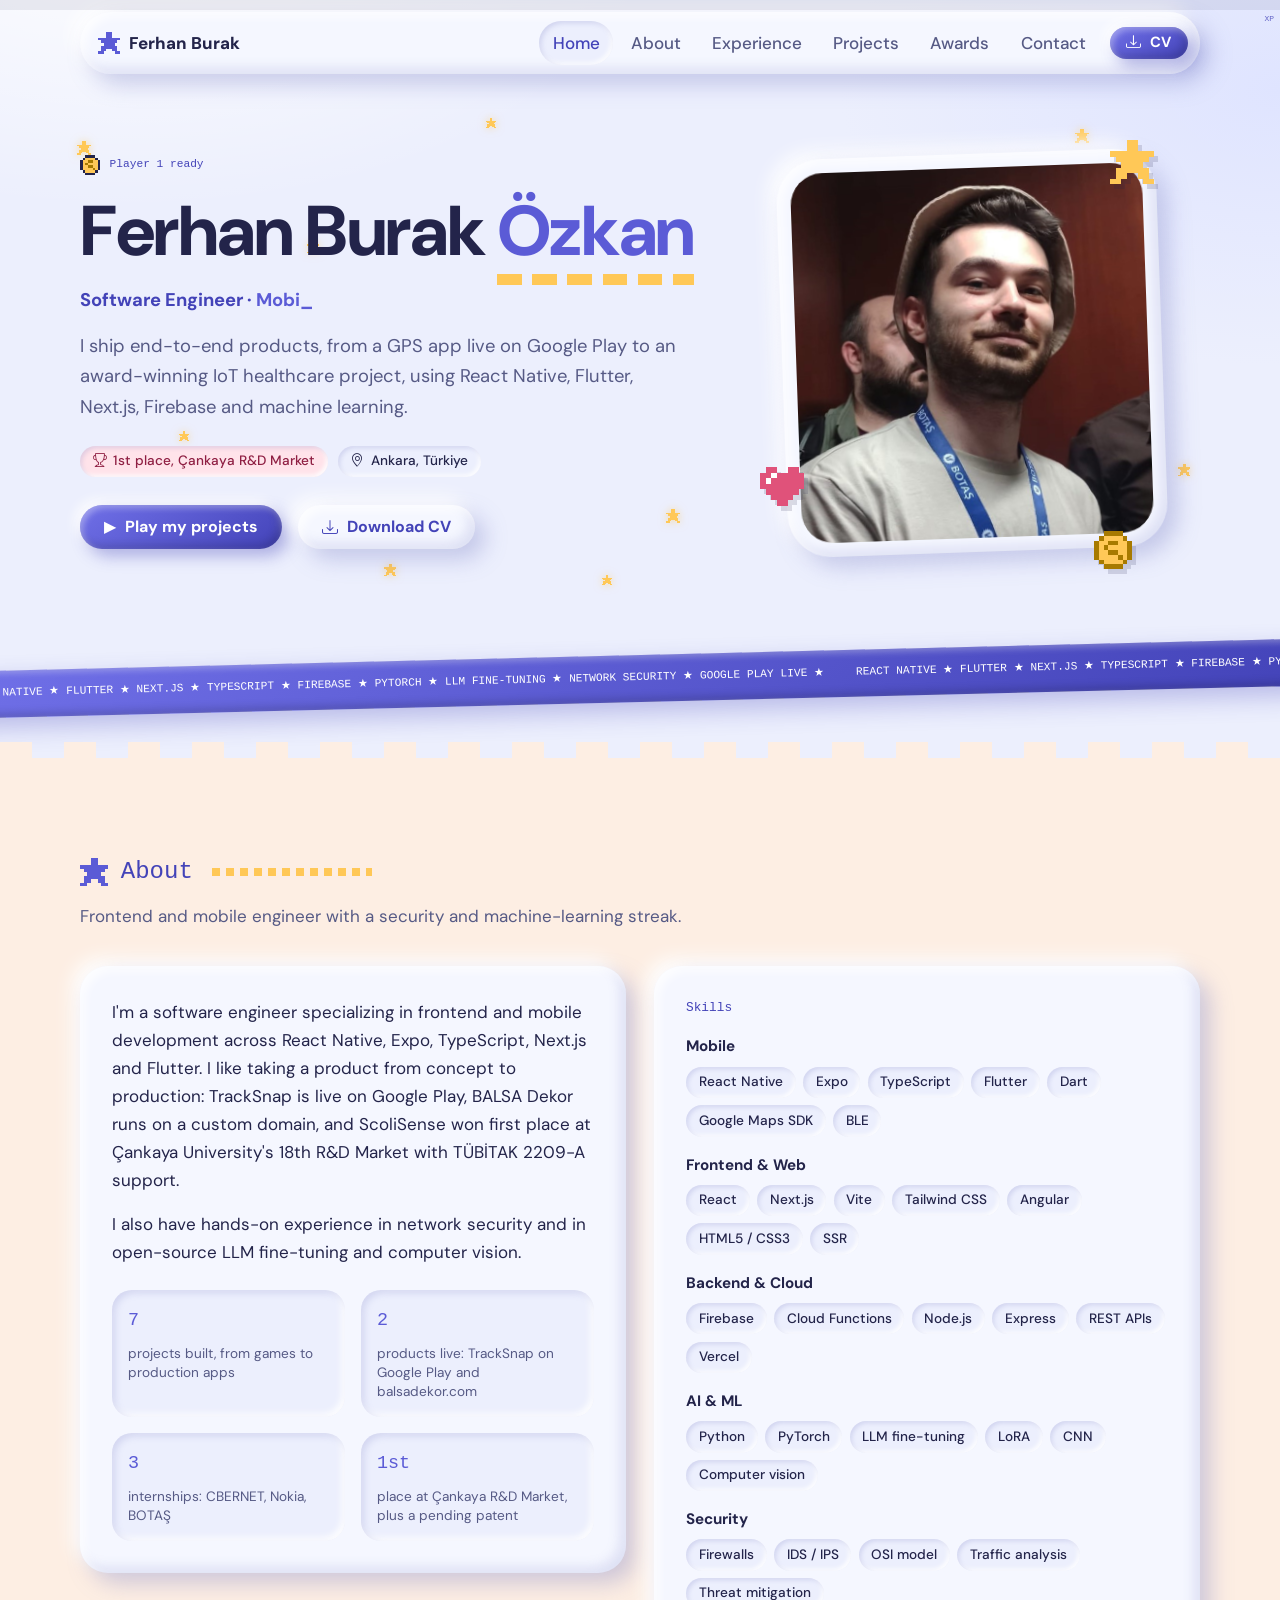
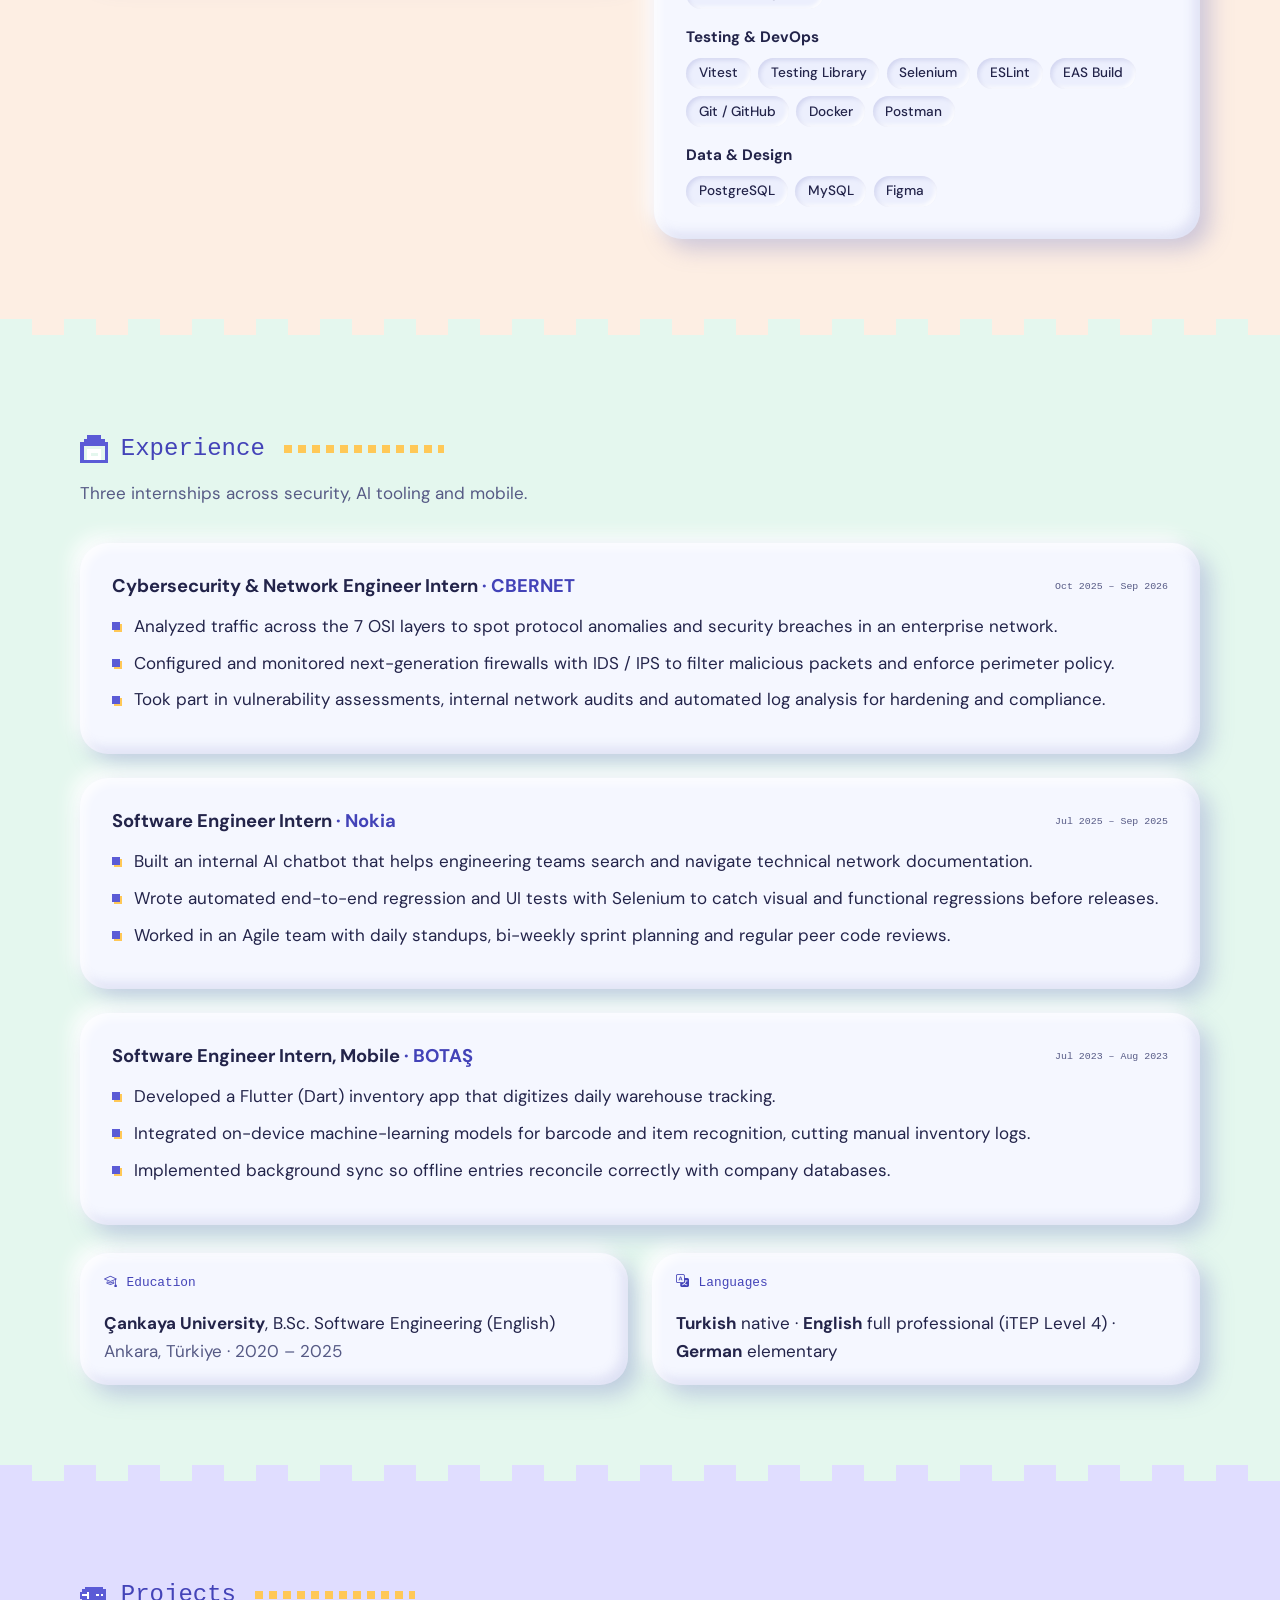
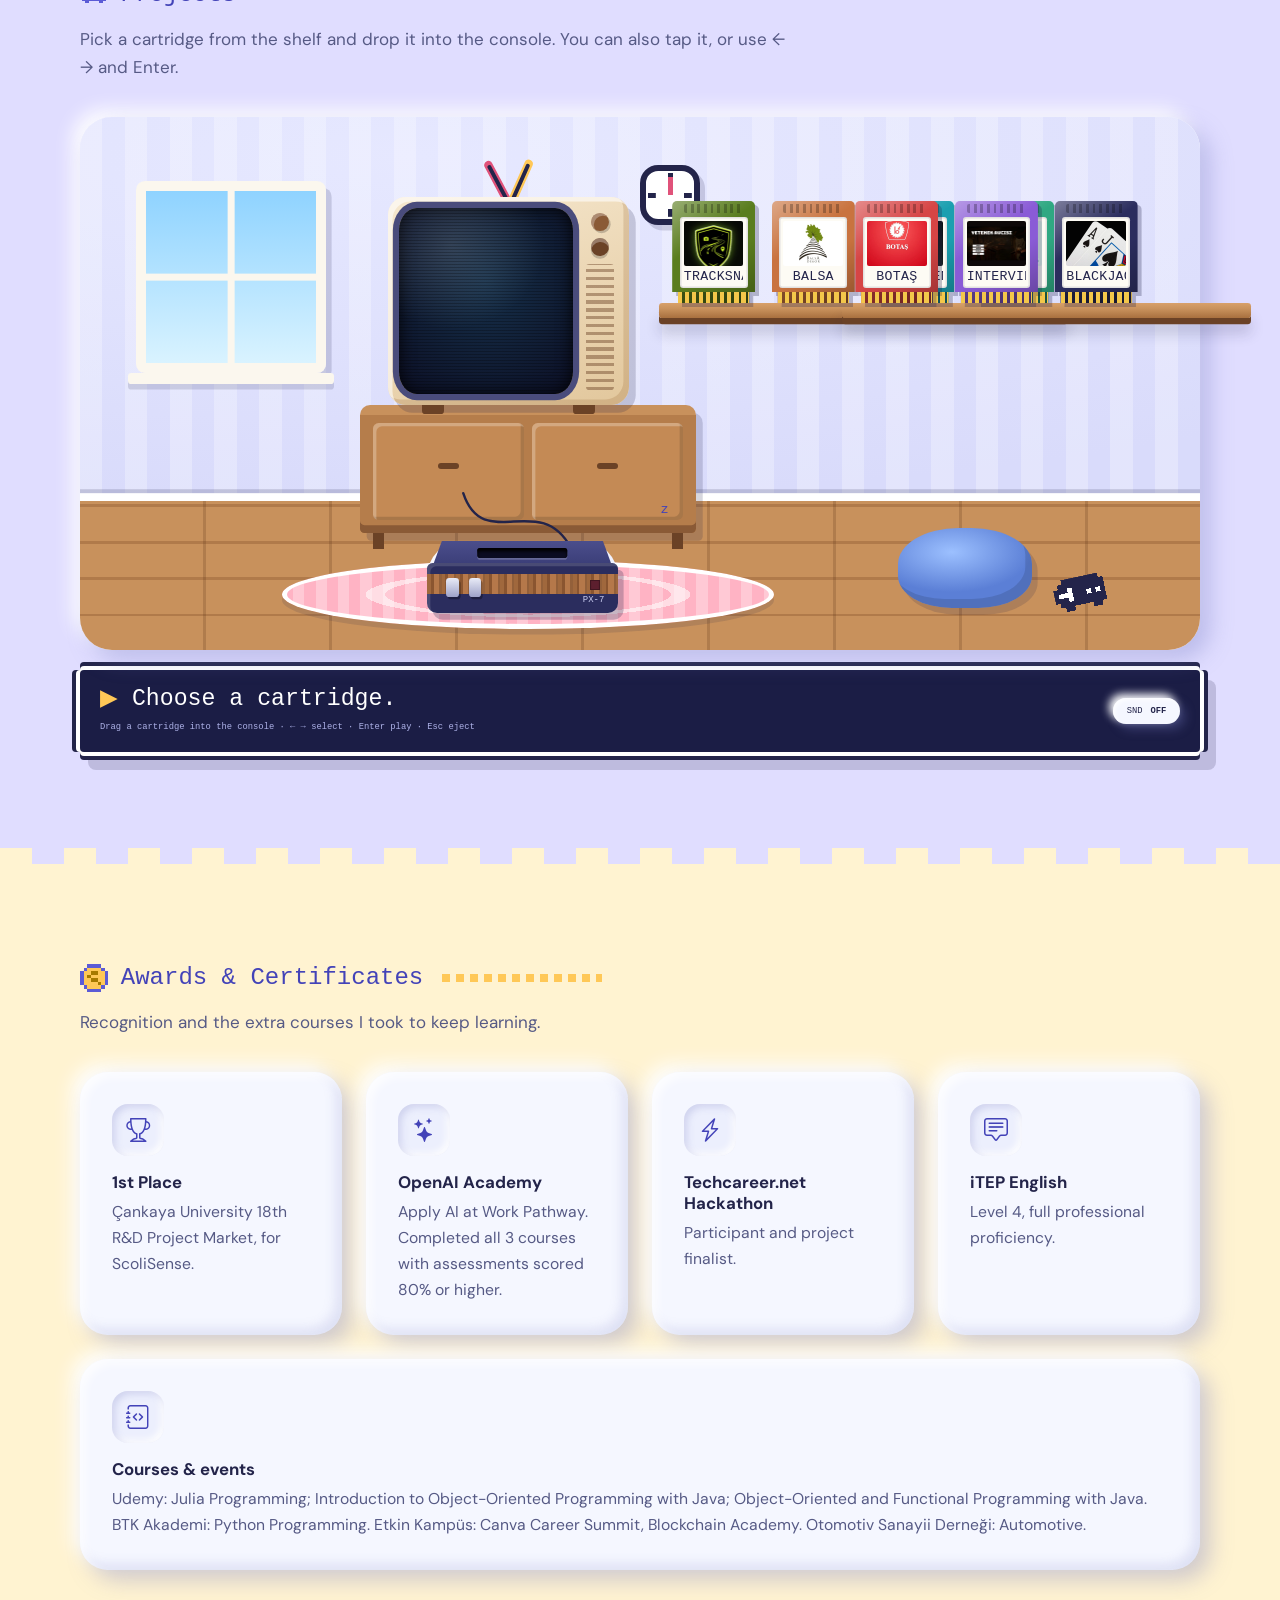
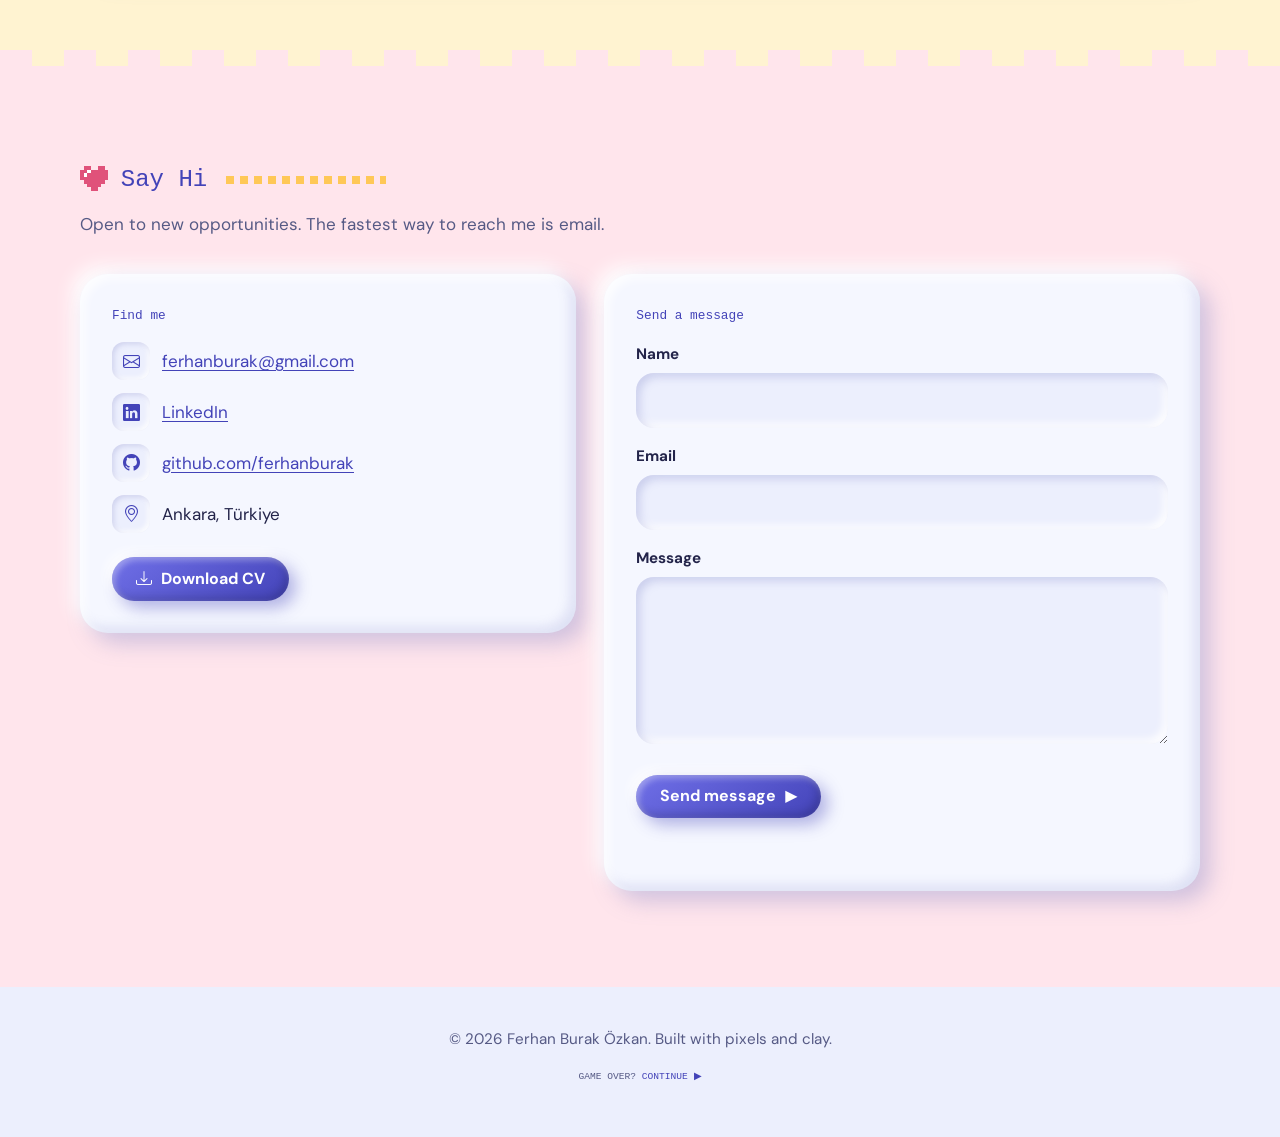
==== commit 9feb7a8e: "Sharp cartridge labels, BALSA desktop shots, click-to-zoom, clearer About stats - Replace pixelated " ====
--- a/index.html
+++ b/index.html
@@ -126,8 +126,8 @@
                         <p>I also have hands-on experience in network security and in open-source LLM fine-tuning and computer vision.</p>
 
                         <ul class="stat-row" aria-label="Highlights">
-                            <li><strong data-count="30" data-suffix="+">30+</strong><span>projects built, from games to production apps</span></li>
-                            <li><strong data-count="3">3</strong><span>products live: TrackSnap on Google Play, balsadekor.com and celtikci.av.tr</span></li>
+                            <li><strong data-count="7">7</strong><span>projects built, from games to production apps</span></li>
+                            <li><strong data-count="2">2</strong><span>products live: TrackSnap on Google Play and balsadekor.com</span></li>
                             <li><strong data-count="3">3</strong><span>internships: CBERNET, Nokia, BOTAŞ</span></li>
                             <li><strong data-count="1" data-suffix="st">1st</strong><span>place at Çankaya R&amp;D Market, plus a pending patent</span></li>
                         </ul>
@@ -296,9 +296,6 @@
                                 <li class="cell"><button type="button" class="cart" data-project="balsa" data-short="BALSA" data-year="2026" data-blurb="Furniture catalog and admin web app, live at balsadekor.com" style="--c1:#c9733f" tabindex="-1" aria-label="BALSA Dekor cartridge (2026). Drag into the console, or press Enter to play">
                                     <span class="cart-shell" aria-hidden="true"><span class="cart-grip"></span><span class="cart-label"><img src="images/carts/balsa-label.webp" alt="" width="480" height="360" loading="lazy"><span class="cart-name">BALSA</span></span></span>
                                 </button></li>
-                                <li class="cell"><button type="button" class="cart" data-project="celtikci" data-short="ÇELTİKCİ" data-year="2026" data-blurb="Bilingual law firm website on React and Vite, live at celtikci.av.tr" style="--c1:#8f1d1d" tabindex="-1" aria-label="Çeltikci Law Firm cartridge (2026). Drag into the console, or press Enter to play">
-                                    <span class="cart-shell" aria-hidden="true"><span class="cart-grip"></span><span class="cart-label"><img src="images/carts/celtikci-label.webp" alt="" width="480" height="360" loading="lazy"><span class="cart-name">ÇELTİKCİ</span></span></span>
-                                </button></li>
                                 <li class="cell"><button type="button" class="cart" data-project="scolisense" data-short="SCOLISENSE" data-year="2024" data-blurb="Real-time IoT healthcare app. 1st place, R&amp;D Market" style="--c1:#1b9fb0" tabindex="-1" aria-label="ScoliSense cartridge (2024). Drag into the console, or press Enter to play">
                                     <span class="cart-shell" aria-hidden="true"><span class="cart-grip"></span><span class="cart-label"><img src="images/carts/scolisense-label.webp" alt="" width="480" height="360" loading="lazy"><span class="cart-name">SCOLISENSE</span></span></span>
                                 </button></li>
@@ -313,9 +310,6 @@
                                 <li class="cell"><button type="button" class="cart" data-project="interview" data-short="INTERVIEW" data-year="2023" data-blurb="Job interviews turned into a card game" style="--c1:#8a5bd6" tabindex="-1" aria-label="Interview Sim cartridge (2023). Drag into the console, or press Enter to play">
                                     <span class="cart-shell" aria-hidden="true"><span class="cart-grip"></span><span class="cart-label"><img src="images/carts/interview-label.webp" alt="" width="480" height="360" loading="lazy"><span class="cart-name">INTERVIEW</span></span></span>
                                 </button></li>
-                                <li class="cell"><button type="button" class="cart" data-project="shooter" data-short="SHOOTER" data-year="2025" data-blurb="2D OpenGL shooter in C++ with a bullet pool and levels" style="--c1:#4a4fd0" tabindex="-1" aria-label="Space Shooter cartridge (2025). Drag into the console, or press Enter to play">
-                                    <span class="cart-shell" aria-hidden="true"><span class="cart-grip"></span><span class="cart-label"><img src="images/carts/shooter-label.webp" alt="" width="480" height="360" loading="lazy"><span class="cart-name">SHOOTER</span></span></span>
-                                </button></li>
                                 <li class="cell"><button type="button" class="cart" data-project="blackjack" data-short="BLACKJACK" data-year="2022" data-blurb="Place your bet and play to win" style="--c1:#2b2d5e" tabindex="-1" aria-label="2D Blackjack cartridge (2022). Drag into the console, or press Enter to play">
                                     <span class="cart-shell" aria-hidden="true"><span class="cart-grip"></span><span class="cart-label"><img src="images/carts/blackjack-label.webp" alt="" width="480" height="360" loading="lazy"><span class="cart-name">BLACKJACK</span></span></span>
                                 </button></li>
@@ -385,28 +379,6 @@
                     <p class="links"><a class="clay-btn clay-btn-sm" href="https://balsadekor.com" target="_blank" rel="noopener"><i class="bi bi-box-arrow-up-right" aria-hidden="true"></i> Visit balsadekor.com</a></p>
                 </article>
 
-                <article data-project="celtikci" data-title="Çeltikci Law Firm">
-                    <header class="dlg-head">
-                        <span class="dlg-icon" data-px="store" style="--px2:#fff;--px3:#ffc857"></span>
-                        <div>
-                            <p class="eyebrow">Frontend Developer · Sep 2026</p>
-                            <h3>Çeltikci Law Firm: Corporate Website</h3>
-                        </div>
-                    </header>
-                    <ul class="badges"><li class="chip chip-mint">Live website</li><li class="chip">Turkish / English</li></ul>
-                    <div class="dlg-pair">
-                        <img src="images/carts/celtikci-home.webp" alt="Çeltikci Law Firm home page introducing the founding attorney" loading="lazy" width="800" height="500">
-                        <img src="images/carts/celtikci-contact.webp" alt="Çeltikci Law Firm contact page with an appointment request form" loading="lazy" width="800" height="500">
-                    </div>
-                    <ul class="points">
-                        <li>Built a single-page corporate website for a law firm with React and Vite, carrying the colour palette and logo over from the firm's business-card design.</li>
-                        <li>Moved the contact form to a Vercel serverless function (Node.js, Nodemailer) so appointment requests reach the firm by email.</li>
-                        <li>Added a Turkish / English switch, SPA rewrites so deep links survive a refresh, and deployed it on the custom domain celtikci.av.tr.</li>
-                    </ul>
-                    <ul class="chips"><li>React</li><li>Vite</li><li>JavaScript</li><li>Vercel Serverless</li><li>Nodemailer</li></ul>
-                    <p class="links"><a class="clay-btn clay-btn-sm" href="https://www.celtikci.av.tr" target="_blank" rel="noopener"><i class="bi bi-box-arrow-up-right" aria-hidden="true"></i> Visit celtikci.av.tr</a> <a class="clay-btn clay-btn-ghost clay-btn-sm" href="https://github.com/ferhanburak/celtikci-law-firm" target="_blank" rel="noopener"><i class="bi bi-github" aria-hidden="true"></i> Code</a></p>
-                </article>
-
                 <article data-project="scolisense" data-title="ScoliSense">
                     <header class="dlg-head">
                         <span class="dlg-icon" data-px="heart" style="--px2:#fff"></span>
@@ -427,7 +399,6 @@
                     </ul>
                     <ul class="chips"><li>Flutter</li><li>Dart</li><li>Angular</li><li>Firebase</li><li>Arduino</li><li>BLE</li><li>Vercel</li></ul>
                     <!-- TODO: add the demo video (YouTube) link here -->
-                    <p class="links"><a class="clay-btn clay-btn-sm" href="https://github.com/ferhanburak/skolyozmobil" target="_blank" rel="noopener"><i class="bi bi-github" aria-hidden="true"></i> Mobile app code</a></p>
                 </article>
 
                 <article data-project="ai" data-title="Applied AI / ML">
@@ -444,7 +415,8 @@
                         <li><strong>Traffic-sign CNN:</strong> engineered a convolutional neural network in PyTorch to classify 42 categories from the GTSRB dataset, reaching 98% test accuracy.</li>
                     </ul>
                     <ul class="chips"><li>Python</li><li>PyTorch</li><li>Unsloth</li><li>LoRA</li><li>CNN</li><li>Google Colab Pro</li></ul>
-                    <p class="links"><a class="clay-btn clay-btn-sm" href="https://github.com/ferhanburak/Fine-Tuning-Turkish-Text-Generation" target="_blank" rel="noopener"><i class="bi bi-github" aria-hidden="true"></i> Turkish LLM code</a> <a class="clay-btn clay-btn-ghost clay-btn-sm" href="https://github.com/ferhanburak/TrafficSignImageClassifaction" target="_blank" rel="noopener"><i class="bi bi-github" aria-hidden="true"></i> Traffic-sign CNN code</a></p>
+                    <!-- TODO: link the two code repositories (Turkish LLM Fine-Tuning, Traffic Sign CNN) -->
+                    <p class="links"><a class="clay-btn clay-btn-sm" href="https://github.com/ferhanburak" target="_blank" rel="noopener"><i class="bi bi-github" aria-hidden="true"></i> Code on GitHub</a></p>
                 </article>
 
                 <article data-project="botas" data-title="BOTAŞ Warehouse System">
@@ -458,11 +430,11 @@
                     <img class="dlg-shot" src="images/projects/botasai.jpg" alt="Screenshot of the BOTAŞ warehouse system" loading="lazy">
                     <ul class="points">
                         <li>A Flutter (Dart) warehouse app that digitizes daily inventory tracking.</li>
-                        <li>On-device machine-learning models recognize barcodes and items, cutting manual logs; a Python web server backs the object-detection model.</li>
+                        <li>On-device machine-learning models recognize barcodes and items, cutting manual logs.</li>
                         <li>Background synchronization makes sure offline entries update correctly against company databases.</li>
                     </ul>
                     <ul class="chips"><li>Flutter</li><li>Dart</li><li>On-device ML</li></ul>
-                    <p class="links"><a class="clay-btn clay-btn-sm" href="https://github.com/ferhanburak/BotasProje_Mobil" target="_blank" rel="noopener"><i class="bi bi-github" aria-hidden="true"></i> Mobile app code</a> <a class="clay-btn clay-btn-ghost clay-btn-sm" href="https://github.com/ferhanburak/BotasProje_WebServer" target="_blank" rel="noopener"><i class="bi bi-github" aria-hidden="true"></i> ML server code</a></p>
+                    <p class="links"><a class="clay-btn clay-btn-sm" href="https://github.com/ferhanburak" target="_blank" rel="noopener"><i class="bi bi-github" aria-hidden="true"></i> See GitHub for more</a></p>
                 </article>
 
                 <article data-project="interview" data-title="Interview Simulation">
@@ -478,25 +450,7 @@
                         <li>Job interviews turned into a card game: answer the question cards with your answer cards.</li>
                         <li>Each answer comes back as a skill point and reveals which department suits your personality.</li>
                     </ul>
-                    <p class="links"><a class="clay-btn clay-btn-sm" href="https://github.com/ferhanburak/TechcareernetHackathonGame" target="_blank" rel="noopener"><i class="bi bi-github" aria-hidden="true"></i> Code on GitHub</a></p>
-                </article>
-
-                <article data-project="shooter" data-title="Space Shooter">
-                    <header class="dlg-head">
-                        <span class="dlg-icon" data-px="star" style="--px2:#fff"></span>
-                        <div>
-                            <p class="eyebrow">Game project · Jun 2025</p>
-                            <h3>Space Shooter (C++ / OpenGL)</h3>
-                        </div>
-                    </header>
-                    <img class="dlg-shot dlg-pixel" src="images/carts/shooter-label.webp" alt="Pixel illustration of a cyan ship firing at a row of pink invaders" loading="lazy">
-                    <ul class="points">
-                        <li>A small 2D shooting game in C++ with OpenGL and GLUT, structured with object-oriented classes for the game, ship, enemies, bullets and levels.</li>
-                        <li>Bullets come from a reusable pool of 50 objects instead of being created on every shot, with a fire cooldown on the trigger.</li>
-                        <li>The arrow keys move the ship and a 16 ms timer drives the update and render loop, about 60 frames per second.</li>
-                    </ul>
-                    <ul class="chips"><li>C++</li><li>OpenGL</li><li>GLUT</li><li>OOP</li><li>Object pooling</li></ul>
-                    <p class="links"><a class="clay-btn clay-btn-sm" href="https://github.com/ferhanburak/Creating-Our-Skeleton" target="_blank" rel="noopener"><i class="bi bi-github" aria-hidden="true"></i> Code on GitHub</a></p>
+                    <p class="links"><a class="clay-btn clay-btn-sm" href="https://github.com/ferhanburak" target="_blank" rel="noopener"><i class="bi bi-github" aria-hidden="true"></i> See GitHub for more</a></p>
                 </article>
 
                 <article data-project="blackjack" data-title="2D Blackjack">
--- a/css/room.css
+++ b/css/room.css
@@ -7,7 +7,7 @@
 .room-wrap { container-type: inline-size; }
 
 .room {
-  --cw: 6.3cqw;                 /* cartridge width */
+  --cw: 7.4cqw;                 /* cartridge width */
   --wood: #c8915c;
   --wood-d: #8a5a36;
   --wood-dd: #6b4226;
@@ -219,9 +219,9 @@
 .cat:hover { filter: brightness(1.05); }
 
 /* ---------- Shelf + cartridges ---------- */
-.shelf { position: absolute; top: 6cqw; right: 3cqw; width: 37.5cqw; }
+.shelf { position: absolute; top: 4.6cqw; right: 3.4cqw; width: 37cqw; }
 .shelf-row {
-  position: relative; display: flex; justify-content: center; align-items: flex-end; gap: 1.15cqw;
+  position: relative; display: flex; justify-content: center; align-items: flex-end; gap: 1.5cqw;
   padding: 0 0 1.3cqw; margin: 0 0 1.1cqw;
 }
 .shelf-row::after {
@@ -321,8 +321,6 @@
 .dlg-gallery { display: grid; grid-template-columns: repeat(3, 1fr); gap: .75rem; margin: 0 0 1.1rem; }
 .dlg-gallery img { width: 100%; height: auto; border-radius: 16px; box-shadow: var(--clay-out); background: #0f1030; }
 
-.dlg-pixel { image-rendering: pixelated; }
-
 /* Two desktop screenshots */
 .dlg-pair { display: grid; grid-template-columns: 1fr 1fr; gap: .75rem; margin: 0 0 1.1rem; }
 .dlg-pair img { width: 100%; height: auto; border-radius: 14px; box-shadow: var(--clay-out); }
@@ -345,10 +343,9 @@
 @media (max-width: 560px) { .dlg-duo { grid-template-columns: 1fr; } .dlg-duo img:first-child { max-width: 220px; margin-inline: auto; } }
 
 /* ---------- Narrow screens: scene on top, shelf below ---------- */
-@container (max-width: 900px) {
+@container (max-width: 700px) {
   .room { --cw: min(88px, calc((100cqw - 66px) / 4)); }
-  .room { --sw: min(100cqw, 560px); }
-  .scene { aspect-ratio: 1 / .95; border-radius: 26px; max-width: 560px; margin-inline: auto; }
+  .scene { aspect-ratio: 1 / .95; border-radius: 26px; }
   .window { left: 6%; top: 8%; width: 30%; height: 30%; border-width: 6px; }
   .window::before { width: 4px; }
   .window::after { height: 4px; }
@@ -376,7 +373,7 @@
   .c-led { width: 6px; height: 6px; }
   .rug { left: 8%; width: 84%; top: 84%; height: 12%; }
   .pouf, .pad { display: none; }
-  .cat { left: auto; right: calc((100cqw - var(--sw)) / 2 + var(--sw) * .03); top: calc(var(--sw) * .95 * .8); width: calc(var(--sw) * .21); }
+  .cat { left: auto; right: 3%; top: calc(100cqw * .95 * .8); width: 21%; }
   .cat-z { font-size: 9px; }
   .cat-bubble { font-size: 7px; padding: 4px 6px; left: auto; right: 0; }
 
@@ -385,14 +382,8 @@
     border-radius: 24px; background: var(--wall);
     box-shadow: inset 6px 6px 14px rgba(118, 124, 196, .28), inset -6px -6px 14px rgba(255, 255, 255, .8);
   }
-  .shelf { display: grid; grid-template-columns: repeat(4, var(--cw)); justify-content: center; column-gap: 10px; row-gap: 27px; padding-bottom: 22px; }
-  .shelf-row { display: contents; }
-  .shelf-row::after { content: none; }
-  .cell::after {
-    content: ""; position: absolute; left: -6px; right: -6px; bottom: -14px; height: 9px; z-index: -1; border-radius: 2px;
-    background: linear-gradient(#d8a06a, var(--wood) 40%, #a8703f);
-    box-shadow: 0 4px 0 var(--wood-dd), 0 8px 8px rgba(35, 36, 74, .16);
-  }
+  .shelf-row { gap: 10px; padding-bottom: 9px; margin-bottom: 14px; }
+  .shelf-row::after { left: -6px; right: -6px; height: 9px; box-shadow: 0 4px 0 var(--wood-dd), 0 8px 8px rgba(35, 36, 74, .16); }
   .cell::before { border-radius: 6px; }
   .textbox { flex-wrap: wrap; padding: .9rem 1rem; }
   .tb-main { font-size: 1.25rem; }
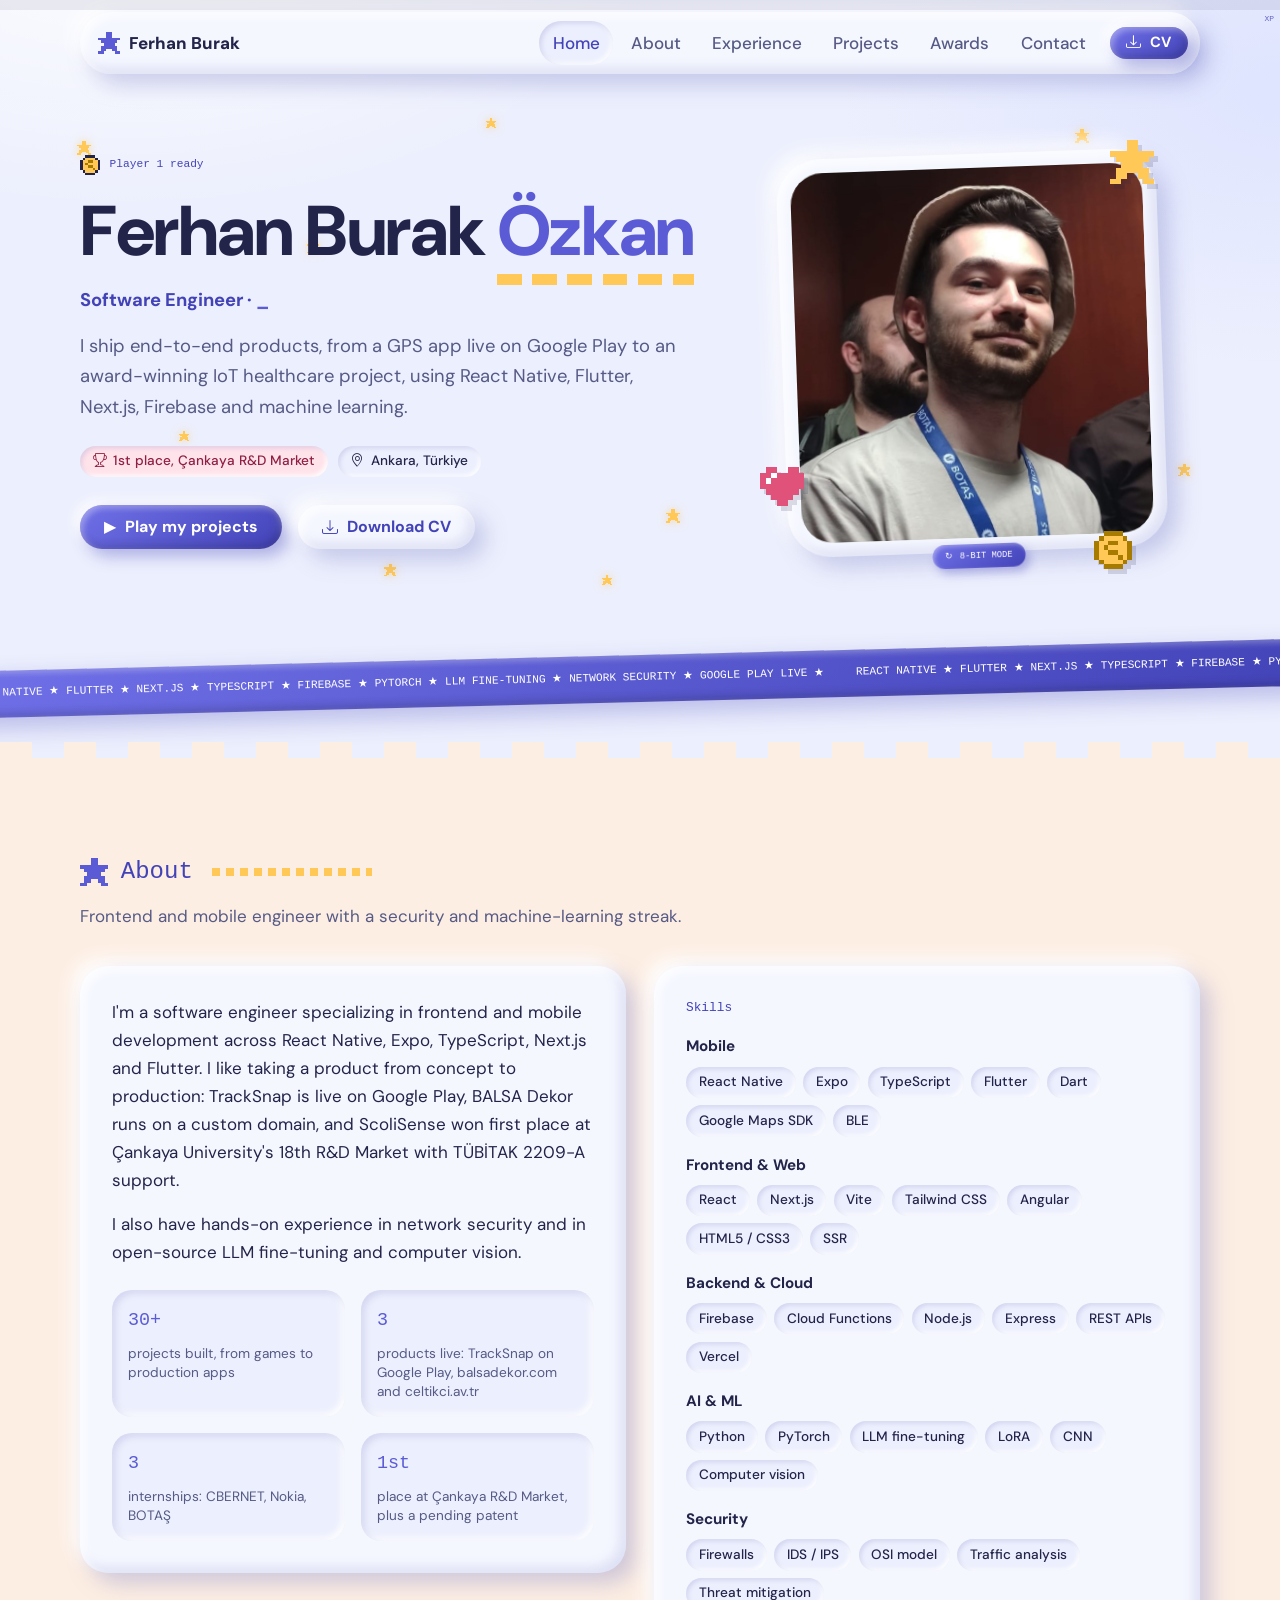
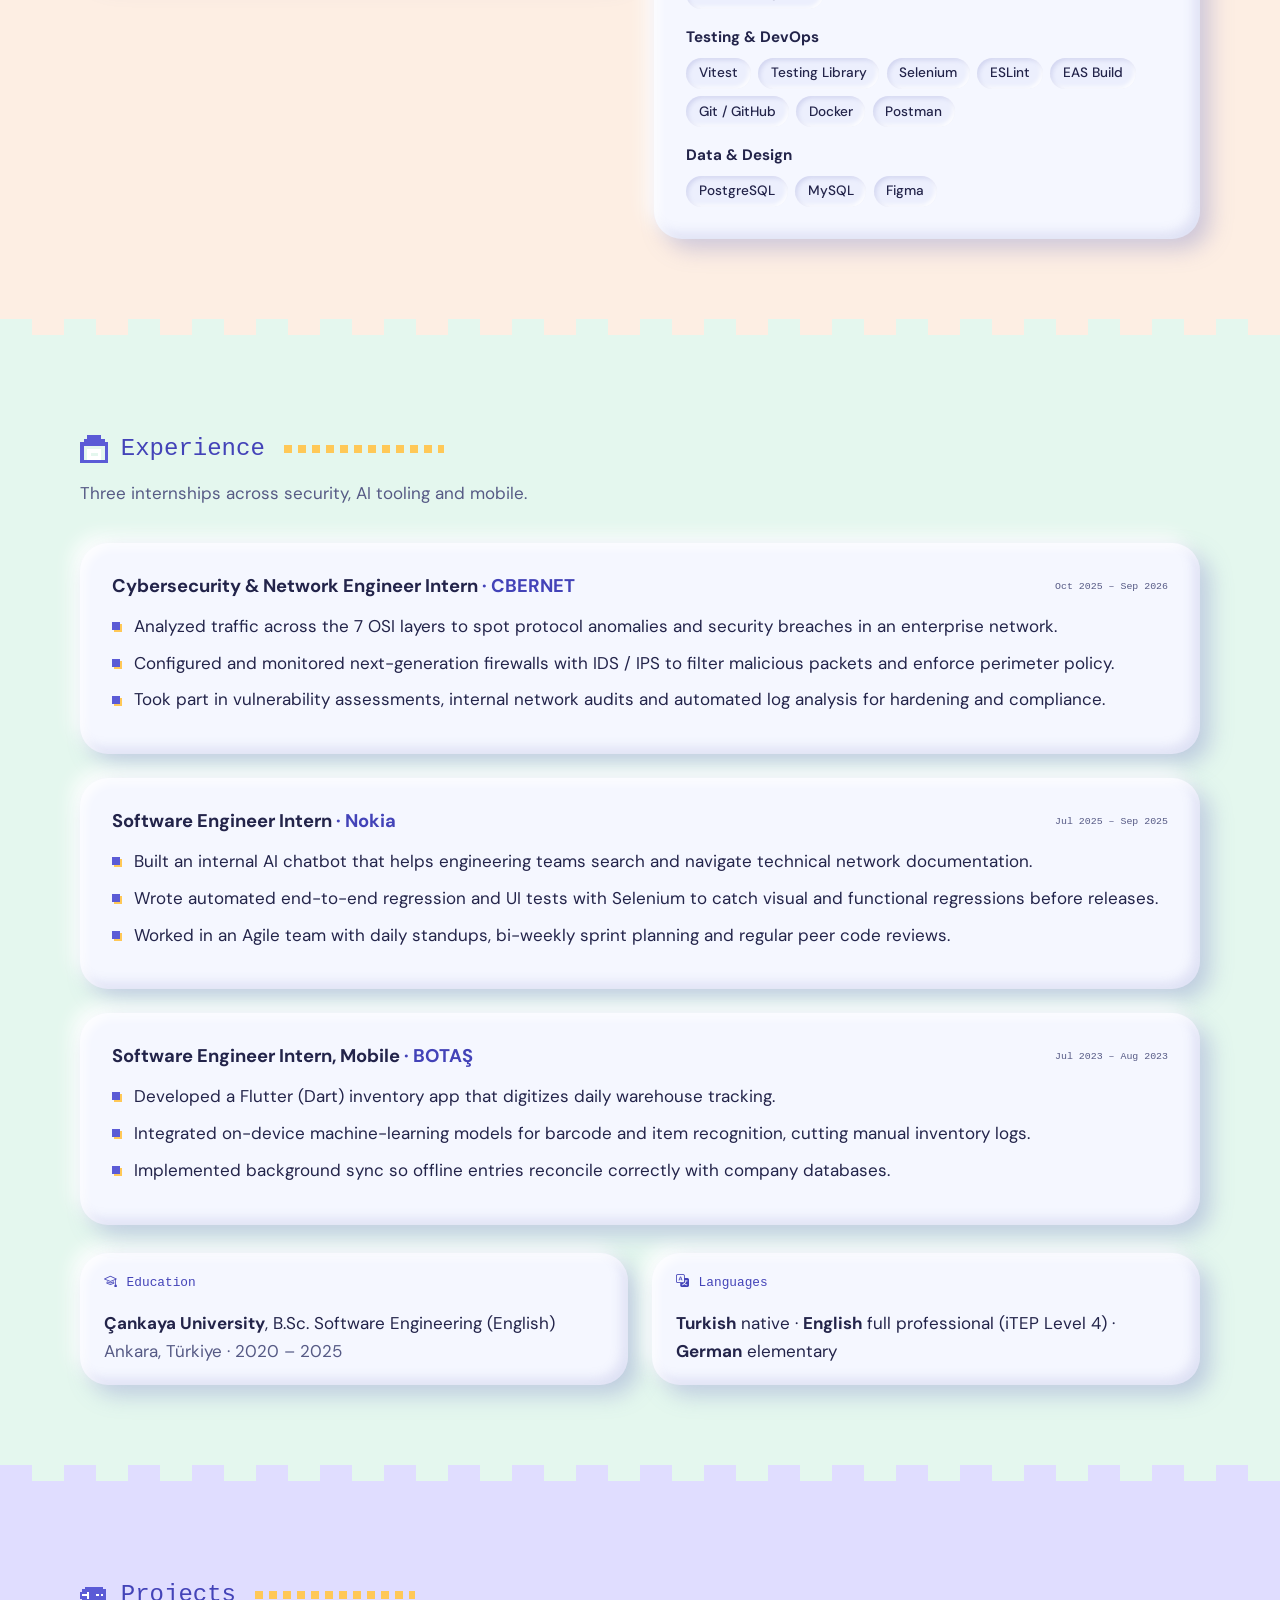
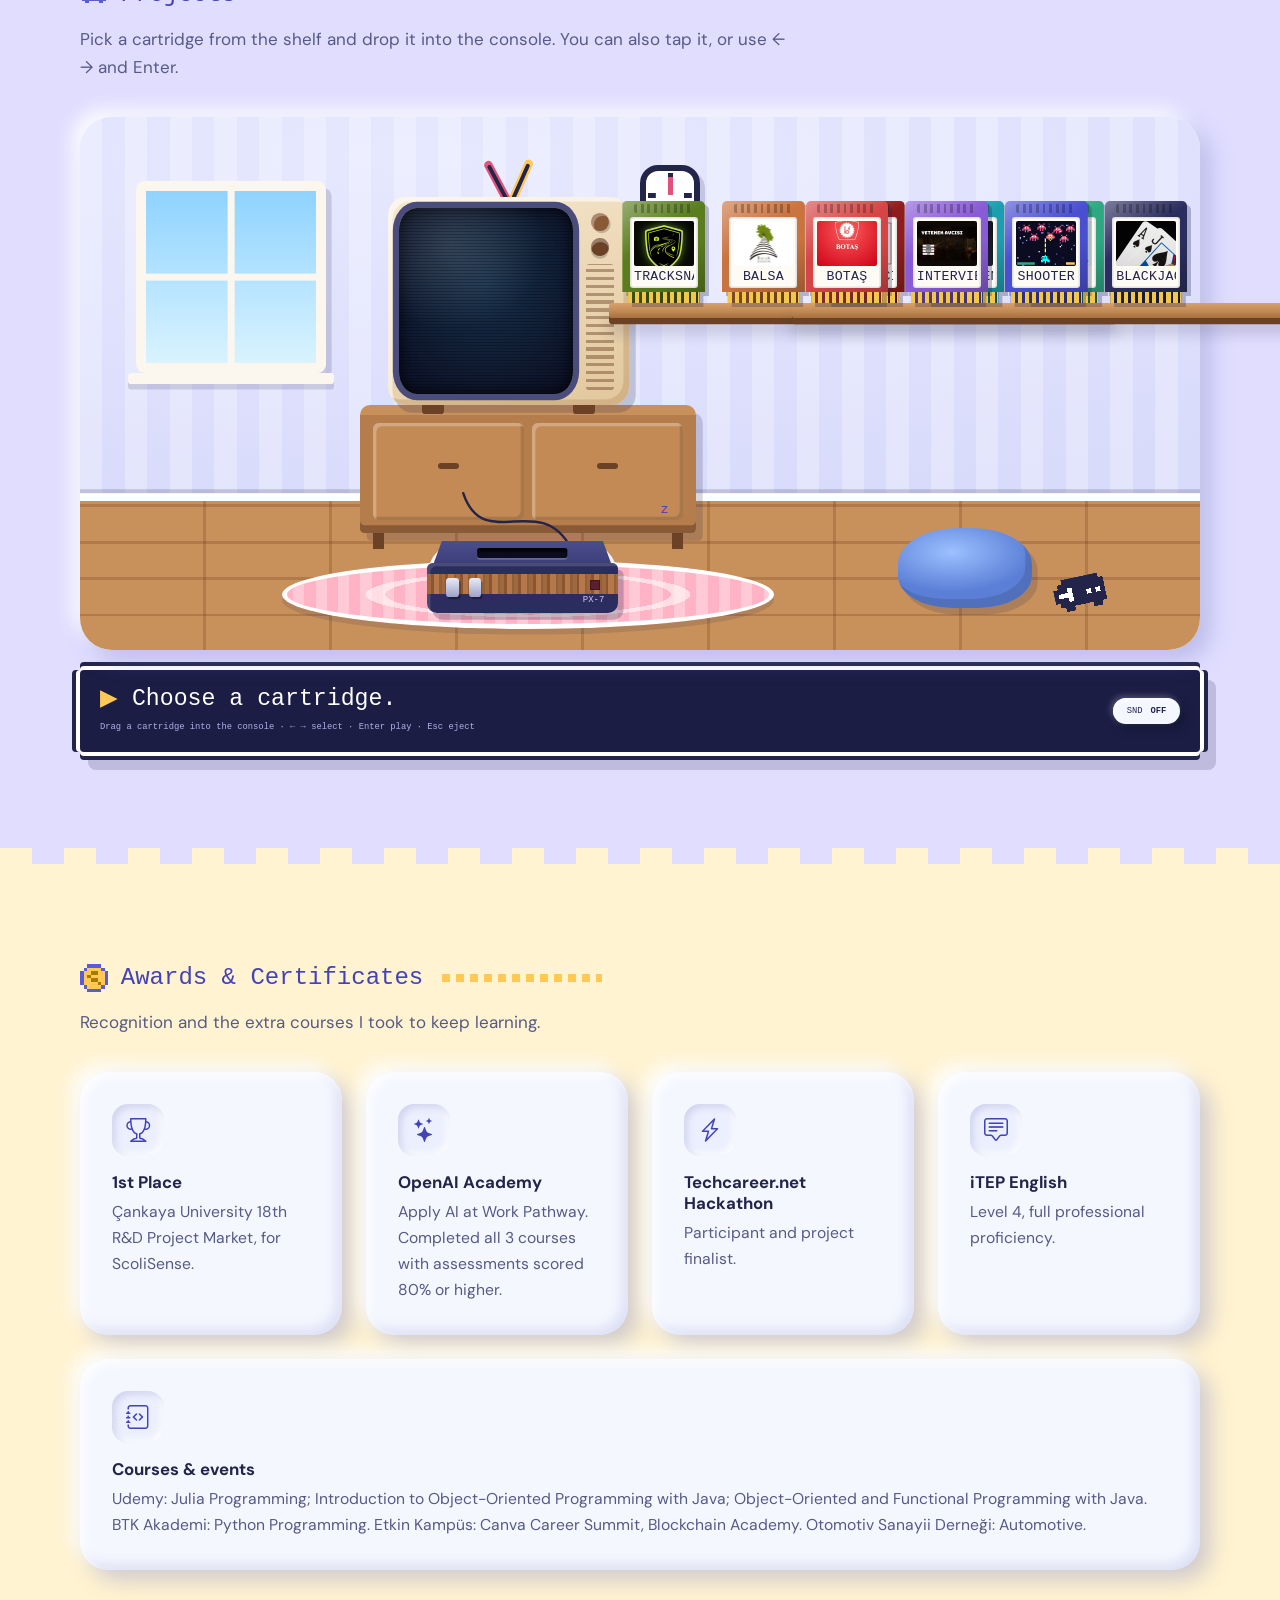
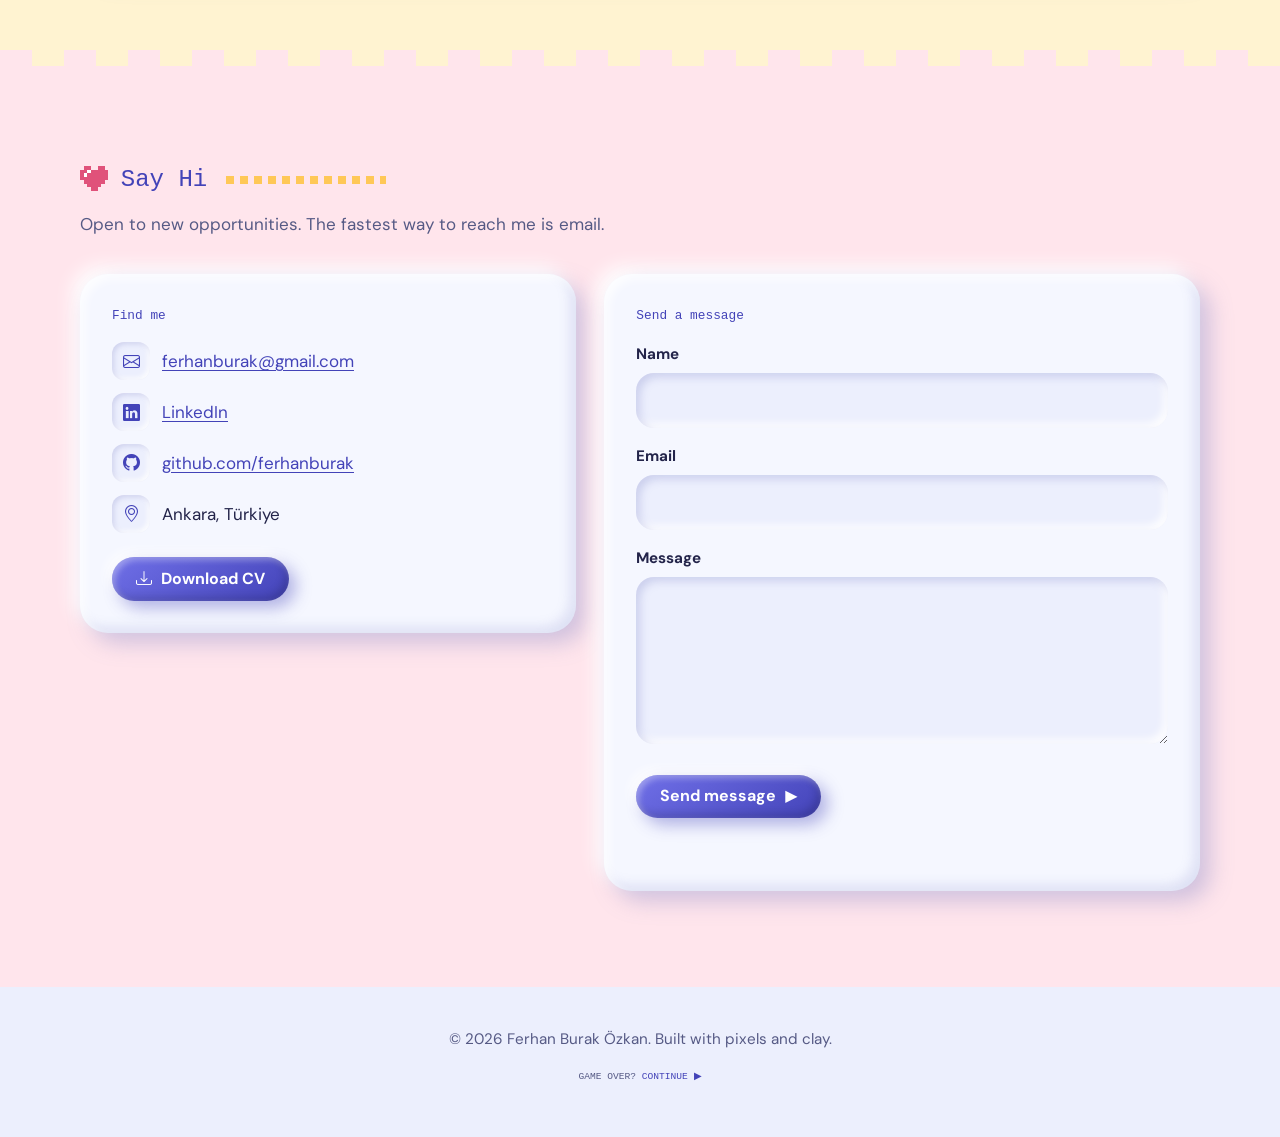
==== commit 6d980654: "Hero card flips between photo and pixel-art portrait - Click, tap or Enter flips the hero card in 3D" ====
--- a/index.html
+++ b/index.html
@@ -96,7 +96,13 @@
 
                 <div class="hero-visual reveal">
                     <div class="portrait clay">
-                        <img src="images/FOTO.jpg" alt="Portrait of Ferhan Burak Özkan" width="725" height="796">
+                        <button class="flip" id="flip" type="button" aria-pressed="false" aria-label="Flip the card to see my pixel-art version">
+                            <span class="flip-inner">
+                                <img class="flip-front" src="images/FOTO.jpg" alt="Portrait of Ferhan Burak Özkan" width="725" height="796">
+                                <img class="flip-back" src="images/avatar-pixel.webp" alt="Pixel-art portrait of Ferhan Burak Özkan" width="800" height="800" loading="lazy">
+                            </span>
+                        </button>
+                        <span class="flip-tag" aria-hidden="true"><span class="flip-tag-icon">↻</span> <span id="flipTag">8-BIT MODE</span></span>
                     </div>
                     <span class="float float-1" data-px="star" style="--px2:#fff"></span>
                     <span class="float float-2" data-px="heart" style="--px2:#fff"></span>
@@ -126,8 +132,8 @@
                         <p>I also have hands-on experience in network security and in open-source LLM fine-tuning and computer vision.</p>
 
                         <ul class="stat-row" aria-label="Highlights">
-                            <li><strong data-count="7">7</strong><span>projects built, from games to production apps</span></li>
-                            <li><strong data-count="2">2</strong><span>products live: TrackSnap on Google Play and balsadekor.com</span></li>
+                            <li><strong data-count="30" data-suffix="+">30+</strong><span>projects built, from games to production apps</span></li>
+                            <li><strong data-count="3">3</strong><span>products live: TrackSnap on Google Play, balsadekor.com and celtikci.av.tr</span></li>
                             <li><strong data-count="3">3</strong><span>internships: CBERNET, Nokia, BOTAŞ</span></li>
                             <li><strong data-count="1" data-suffix="st">1st</strong><span>place at Çankaya R&amp;D Market, plus a pending patent</span></li>
                         </ul>
@@ -296,6 +302,9 @@
                                 <li class="cell"><button type="button" class="cart" data-project="balsa" data-short="BALSA" data-year="2026" data-blurb="Furniture catalog and admin web app, live at balsadekor.com" style="--c1:#c9733f" tabindex="-1" aria-label="BALSA Dekor cartridge (2026). Drag into the console, or press Enter to play">
                                     <span class="cart-shell" aria-hidden="true"><span class="cart-grip"></span><span class="cart-label"><img src="images/carts/balsa-label.webp" alt="" width="480" height="360" loading="lazy"><span class="cart-name">BALSA</span></span></span>
                                 </button></li>
+                                <li class="cell"><button type="button" class="cart" data-project="celtikci" data-short="ÇELTİKCİ" data-year="2026" data-blurb="Bilingual law firm website on React and Vite, live at celtikci.av.tr" style="--c1:#8f1d1d" tabindex="-1" aria-label="Çeltikci Law Firm cartridge (2026). Drag into the console, or press Enter to play">
+                                    <span class="cart-shell" aria-hidden="true"><span class="cart-grip"></span><span class="cart-label"><img src="images/carts/celtikci-label.webp" alt="" width="480" height="360" loading="lazy"><span class="cart-name">ÇELTİKCİ</span></span></span>
+                                </button></li>
                                 <li class="cell"><button type="button" class="cart" data-project="scolisense" data-short="SCOLISENSE" data-year="2024" data-blurb="Real-time IoT healthcare app. 1st place, R&amp;D Market" style="--c1:#1b9fb0" tabindex="-1" aria-label="ScoliSense cartridge (2024). Drag into the console, or press Enter to play">
                                     <span class="cart-shell" aria-hidden="true"><span class="cart-grip"></span><span class="cart-label"><img src="images/carts/scolisense-label.webp" alt="" width="480" height="360" loading="lazy"><span class="cart-name">SCOLISENSE</span></span></span>
                                 </button></li>
@@ -310,6 +319,9 @@
                                 <li class="cell"><button type="button" class="cart" data-project="interview" data-short="INTERVIEW" data-year="2023" data-blurb="Job interviews turned into a card game" style="--c1:#8a5bd6" tabindex="-1" aria-label="Interview Sim cartridge (2023). Drag into the console, or press Enter to play">
                                     <span class="cart-shell" aria-hidden="true"><span class="cart-grip"></span><span class="cart-label"><img src="images/carts/interview-label.webp" alt="" width="480" height="360" loading="lazy"><span class="cart-name">INTERVIEW</span></span></span>
                                 </button></li>
+                                <li class="cell"><button type="button" class="cart" data-project="shooter" data-short="SHOOTER" data-year="2025" data-blurb="2D OpenGL shooter in C++ with a bullet pool and levels" style="--c1:#4a4fd0" tabindex="-1" aria-label="Space Shooter cartridge (2025). Drag into the console, or press Enter to play">
+                                    <span class="cart-shell" aria-hidden="true"><span class="cart-grip"></span><span class="cart-label"><img src="images/carts/shooter-label.webp" alt="" width="480" height="360" loading="lazy"><span class="cart-name">SHOOTER</span></span></span>
+                                </button></li>
                                 <li class="cell"><button type="button" class="cart" data-project="blackjack" data-short="BLACKJACK" data-year="2022" data-blurb="Place your bet and play to win" style="--c1:#2b2d5e" tabindex="-1" aria-label="2D Blackjack cartridge (2022). Drag into the console, or press Enter to play">
                                     <span class="cart-shell" aria-hidden="true"><span class="cart-grip"></span><span class="cart-label"><img src="images/carts/blackjack-label.webp" alt="" width="480" height="360" loading="lazy"><span class="cart-name">BLACKJACK</span></span></span>
                                 </button></li>
@@ -379,6 +391,28 @@
                     <p class="links"><a class="clay-btn clay-btn-sm" href="https://balsadekor.com" target="_blank" rel="noopener"><i class="bi bi-box-arrow-up-right" aria-hidden="true"></i> Visit balsadekor.com</a></p>
                 </article>
 
+                <article data-project="celtikci" data-title="Çeltikci Law Firm">
+                    <header class="dlg-head">
+                        <span class="dlg-icon" data-px="store" style="--px2:#fff;--px3:#ffc857"></span>
+                        <div>
+                            <p class="eyebrow">Frontend Developer · Sep 2026</p>
+                            <h3>Çeltikci Law Firm: Corporate Website</h3>
+                        </div>
+                    </header>
+                    <ul class="badges"><li class="chip chip-mint">Live website</li><li class="chip">Turkish / English</li></ul>
+                    <div class="dlg-pair">
+                        <img src="images/carts/celtikci-home.webp" alt="Çeltikci Law Firm home page introducing the founding attorney" loading="lazy" width="800" height="500">
+                        <img src="images/carts/celtikci-contact.webp" alt="Çeltikci Law Firm contact page with an appointment request form" loading="lazy" width="800" height="500">
+                    </div>
+                    <ul class="points">
+                        <li>Built a single-page corporate website for a law firm with React and Vite, carrying the colour palette and logo over from the firm's business-card design.</li>
+                        <li>Moved the contact form to a Vercel serverless function (Node.js, Nodemailer) so appointment requests reach the firm by email.</li>
+                        <li>Added a Turkish / English switch, SPA rewrites so deep links survive a refresh, and deployed it on the custom domain celtikci.av.tr.</li>
+                    </ul>
+                    <ul class="chips"><li>React</li><li>Vite</li><li>JavaScript</li><li>Vercel Serverless</li><li>Nodemailer</li></ul>
+                    <p class="links"><a class="clay-btn clay-btn-sm" href="https://www.celtikci.av.tr" target="_blank" rel="noopener"><i class="bi bi-box-arrow-up-right" aria-hidden="true"></i> Visit celtikci.av.tr</a> <a class="clay-btn clay-btn-ghost clay-btn-sm" href="https://github.com/ferhanburak/celtikci-law-firm" target="_blank" rel="noopener"><i class="bi bi-github" aria-hidden="true"></i> Code</a></p>
+                </article>
+
                 <article data-project="scolisense" data-title="ScoliSense">
                     <header class="dlg-head">
                         <span class="dlg-icon" data-px="heart" style="--px2:#fff"></span>
@@ -399,6 +433,7 @@
                     </ul>
                     <ul class="chips"><li>Flutter</li><li>Dart</li><li>Angular</li><li>Firebase</li><li>Arduino</li><li>BLE</li><li>Vercel</li></ul>
                     <!-- TODO: add the demo video (YouTube) link here -->
+                    <p class="links"><a class="clay-btn clay-btn-sm" href="https://github.com/ferhanburak/skolyozmobil" target="_blank" rel="noopener"><i class="bi bi-github" aria-hidden="true"></i> Mobile app code</a></p>
                 </article>
 
                 <article data-project="ai" data-title="Applied AI / ML">
@@ -415,8 +450,7 @@
                         <li><strong>Traffic-sign CNN:</strong> engineered a convolutional neural network in PyTorch to classify 42 categories from the GTSRB dataset, reaching 98% test accuracy.</li>
                     </ul>
                     <ul class="chips"><li>Python</li><li>PyTorch</li><li>Unsloth</li><li>LoRA</li><li>CNN</li><li>Google Colab Pro</li></ul>
-                    <!-- TODO: link the two code repositories (Turkish LLM Fine-Tuning, Traffic Sign CNN) -->
-                    <p class="links"><a class="clay-btn clay-btn-sm" href="https://github.com/ferhanburak" target="_blank" rel="noopener"><i class="bi bi-github" aria-hidden="true"></i> Code on GitHub</a></p>
+                    <p class="links"><a class="clay-btn clay-btn-sm" href="https://github.com/ferhanburak/Fine-Tuning-Turkish-Text-Generation" target="_blank" rel="noopener"><i class="bi bi-github" aria-hidden="true"></i> Turkish LLM code</a> <a class="clay-btn clay-btn-ghost clay-btn-sm" href="https://github.com/ferhanburak/TrafficSignImageClassifaction" target="_blank" rel="noopener"><i class="bi bi-github" aria-hidden="true"></i> Traffic-sign CNN code</a></p>
                 </article>
 
                 <article data-project="botas" data-title="BOTAŞ Warehouse System">
@@ -430,11 +464,11 @@
                     <img class="dlg-shot" src="images/projects/botasai.jpg" alt="Screenshot of the BOTAŞ warehouse system" loading="lazy">
                     <ul class="points">
                         <li>A Flutter (Dart) warehouse app that digitizes daily inventory tracking.</li>
-                        <li>On-device machine-learning models recognize barcodes and items, cutting manual logs.</li>
+                        <li>On-device machine-learning models recognize barcodes and items, cutting manual logs; a Python web server backs the object-detection model.</li>
                         <li>Background synchronization makes sure offline entries update correctly against company databases.</li>
                     </ul>
                     <ul class="chips"><li>Flutter</li><li>Dart</li><li>On-device ML</li></ul>
-                    <p class="links"><a class="clay-btn clay-btn-sm" href="https://github.com/ferhanburak" target="_blank" rel="noopener"><i class="bi bi-github" aria-hidden="true"></i> See GitHub for more</a></p>
+                    <p class="links"><a class="clay-btn clay-btn-sm" href="https://github.com/ferhanburak/BotasProje_Mobil" target="_blank" rel="noopener"><i class="bi bi-github" aria-hidden="true"></i> Mobile app code</a> <a class="clay-btn clay-btn-ghost clay-btn-sm" href="https://github.com/ferhanburak/BotasProje_WebServer" target="_blank" rel="noopener"><i class="bi bi-github" aria-hidden="true"></i> ML server code</a></p>
                 </article>
 
                 <article data-project="interview" data-title="Interview Simulation">
@@ -450,7 +484,25 @@
                         <li>Job interviews turned into a card game: answer the question cards with your answer cards.</li>
                         <li>Each answer comes back as a skill point and reveals which department suits your personality.</li>
                     </ul>
-                    <p class="links"><a class="clay-btn clay-btn-sm" href="https://github.com/ferhanburak" target="_blank" rel="noopener"><i class="bi bi-github" aria-hidden="true"></i> See GitHub for more</a></p>
+                    <p class="links"><a class="clay-btn clay-btn-sm" href="https://github.com/ferhanburak/TechcareernetHackathonGame" target="_blank" rel="noopener"><i class="bi bi-github" aria-hidden="true"></i> Code on GitHub</a></p>
+                </article>
+
+                <article data-project="shooter" data-title="Space Shooter">
+                    <header class="dlg-head">
+                        <span class="dlg-icon" data-px="star" style="--px2:#fff"></span>
+                        <div>
+                            <p class="eyebrow">Game project · Jun 2025</p>
+                            <h3>Space Shooter (C++ / OpenGL)</h3>
+                        </div>
+                    </header>
+                    <img class="dlg-shot dlg-pixel" src="images/carts/shooter-label.webp" alt="Pixel illustration of a cyan ship firing at a row of pink invaders" loading="lazy">
+                    <ul class="points">
+                        <li>A small 2D shooting game in C++ with OpenGL and GLUT, structured with object-oriented classes for the game, ship, enemies, bullets and levels.</li>
+                        <li>Bullets come from a reusable pool of 50 objects instead of being created on every shot, with a fire cooldown on the trigger.</li>
+                        <li>The arrow keys move the ship and a 16 ms timer drives the update and render loop, about 60 frames per second.</li>
+                    </ul>
+                    <ul class="chips"><li>C++</li><li>OpenGL</li><li>GLUT</li><li>OOP</li><li>Object pooling</li></ul>
+                    <p class="links"><a class="clay-btn clay-btn-sm" href="https://github.com/ferhanburak/Creating-Our-Skeleton" target="_blank" rel="noopener"><i class="bi bi-github" aria-hidden="true"></i> Code on GitHub</a></p>
                 </article>
 
                 <article data-project="blackjack" data-title="2D Blackjack">
--- a/css/fx.css
+++ b/css/fx.css
@@ -86,8 +86,6 @@
 /* Staggered pops */
 .in .chips li { animation: pop .5s cubic-bezier(.3, 1.6, .5, 1) calc(var(--i, 0) * 35ms + .2s) backwards; }
 .in .stat-row li { animation: pop .6s cubic-bezier(.3, 1.6, .5, 1) calc(var(--i, 0) * 110ms + .25s) backwards; }
-.in.shelf .disc-art { animation: dropIn .8s cubic-bezier(.3, 1.4, .5, 1) calc(var(--i, 0) * 90ms + .2s) backwards; }
-.in.shelf .disc-name, .in.shelf .disc-year { animation: fadeUp .5s ease calc(var(--i, 0) * 90ms + .6s) backwards; }
 @keyframes pop { from { transform: scale(.4) rotate(-10deg); opacity: 0; } }
 @keyframes dropIn { 0% { transform: translateY(-140px) rotate(-200deg); opacity: 0; } 60% { opacity: 1; } 75% { transform: translateY(8px) rotate(10deg); } 100% { transform: none; } }
 @keyframes fadeUp { from { transform: translateY(8px); opacity: 0; } }
@@ -108,28 +106,11 @@
 @keyframes jelly { 30% { transform: scale(1.1, .9); } 50% { transform: scale(.94, 1.08); } 70% { transform: scale(1.04, .97); } }
 .clay-btn:active { animation: none; transform: scale(.94, .88) translateY(2px); }
 
-/* ---------- Console extras ---------- */
-.console[data-state="idle"] .tray { animation: invite 2.6s ease-in-out infinite; }
-@keyframes invite { 50% { box-shadow: inset 7px 7px 14px rgba(0, 0, 0, .55), inset -4px -4px 10px rgba(130, 136, 210, .3), 0 0 0 3px rgba(255, 200, 87, .55), 0 0 22px rgba(255, 200, 87, .4); } }
-.console.bump { animation: bump .42s cubic-bezier(.3, 1.6, .5, 1); }
-@keyframes bump { 30% { transform: scale(1.04, .94) rotate(-.6deg); } 60% { transform: scale(.98, 1.03) rotate(.5deg); } }
-.in .screen { animation: crtOn .7s steps(9) .35s backwards; }
-@keyframes crtOn { 0% { transform: scaleY(.04); filter: brightness(3); } 60% { transform: scaleY(1); filter: brightness(2); } }
-.console[data-state="loading"] .screen { animation: glitch .22s steps(2) 5; }
-@keyframes glitch { 0% { transform: translate(0); filter: none; } 33% { transform: translate(-4px, 1px) skewX(4deg); filter: hue-rotate(40deg); } 66% { transform: translate(4px, -1px) skewX(-4deg); filter: hue-rotate(-40deg); } }
-.console[data-state="open"] .screen-text { animation: blink 1.2s steps(1) infinite; }
-
-.disc[data-hint] .disc-art { animation: nudge 3.4s ease-in-out 2.2s infinite; }
-@keyframes nudge { 0%, 62%, 100% { transform: none; } 70% { transform: translate(18px, -14px) rotate(30deg); } 78% { transform: translate(-8px, 4px) rotate(-10deg); } 86% { transform: translate(12px, -8px) rotate(18deg); } }
-.disc:not(.dragging):not([aria-disabled]):hover .disc-art::after { content: ""; position: absolute; inset: 0; border-radius: 50%; background: linear-gradient(115deg, transparent 35%, rgba(255, 255, 255, .85) 50%, transparent 65%); animation: shine .7s ease; }
-@keyframes shine { from { transform: translateX(-60%) rotate(0); opacity: 0; } 50% { opacity: 1; } to { transform: translateX(60%); opacity: 0; } }
-
-.arcade-bar { margin-top: 1.2rem; display: flex; align-items: center; justify-content: space-between; gap: 1rem; flex-wrap: wrap; }
-.arcade-bar .arcade-hint { margin: 0; }
+/* ---------- Sound toggle ---------- */
 .snd {
-  display: inline-flex; align-items: center; gap: .5rem; padding: .5rem .85rem; border: 0; border-radius: 999px; cursor: pointer;
+  display: inline-flex; align-items: center; gap: .5rem; padding: .5rem .85rem; border: 0; border-radius: 999px; cursor: pointer; flex: none;
   font-family: var(--font-pixel); font-size: .55rem; color: var(--ink); background: var(--surface);
-  box-shadow: 5px 5px 11px rgba(118, 124, 196, .35), -4px -4px 9px #fff, inset 2px 2px 4px rgba(255, 255, 255, .8);
+  box-shadow: 5px 5px 11px rgba(0, 0, 0, .25), -2px -2px 6px rgba(255, 255, 255, .25), inset 2px 2px 4px rgba(255, 255, 255, .8);
 }
 .snd[aria-pressed="true"] { color: #14654b; box-shadow: inset 3px 3px 7px rgba(118, 124, 196, .3), inset -3px -3px 7px #fff; }
 .snd[aria-pressed="true"] b { color: var(--mint); }
@@ -167,5 +148,31 @@
   .ticker-track { animation: none !important; }
   .sky .cloud { display: none; }
   .js .reveal, .js .reveal[data-fx] { opacity: 1; transform: none; }
-  .console[data-state="idle"] .tray, .disc[data-hint] .disc-art, .dlg-icon { animation: none !important; }
+  .dlg-icon { animation: none !important; }
 }
+
+/* ---------- Hero card flip: photo <-> pixel art ---------- */
+.flip { display: block; width: 100%; padding: 0; border: 0; background: none; cursor: pointer; perspective: 1400px; border-radius: 32px; }
+.flip-inner { display: grid; transform-style: preserve-3d; transition: transform .8s cubic-bezier(.3, 1.3, .5, 1); }
+.flip-inner > img { grid-area: 1 / 1; backface-visibility: hidden; -webkit-backface-visibility: hidden; }
+.flip-back { transform: rotateY(180deg); object-position: 50% 30% !important; }
+.flip[aria-pressed="true"] .flip-inner { transform: rotateY(180deg); }
+.flip:focus-visible { outline: 3px solid var(--primary); outline-offset: 6px; }
+.flip.peek .flip-inner { animation: peek 1.4s cubic-bezier(.3, 1.3, .5, 1); }
+@keyframes peek { 35%, 55% { transform: rotateY(-28deg); } }
+
+.flip-tag {
+  position: absolute; left: 50%; bottom: -16px; transform: translateX(-50%); z-index: 2;
+  display: inline-flex; align-items: center; gap: .4rem; padding: .45rem .8rem; border-radius: 999px; white-space: nowrap;
+  font-family: var(--font-pixel); font-size: .55rem; line-height: 1; color: #fff; pointer-events: none;
+  background: linear-gradient(145deg, #7070e8, var(--primary-d));
+  box-shadow: 4px 5px 10px rgba(67, 67, 184, .35), inset 2px 2px 4px rgba(255, 255, 255, .35);
+}
+.flip-tag-icon { display: inline-block; transition: transform .6s ease; }
+.portrait:hover .flip-tag-icon { transform: rotate(180deg); }
+
+@media (prefers-reduced-motion: reduce) {
+  .flip-inner { transition: none; }
+  .flip.peek .flip-inner { animation: none; }
+}
+.portrait { position: relative; }
